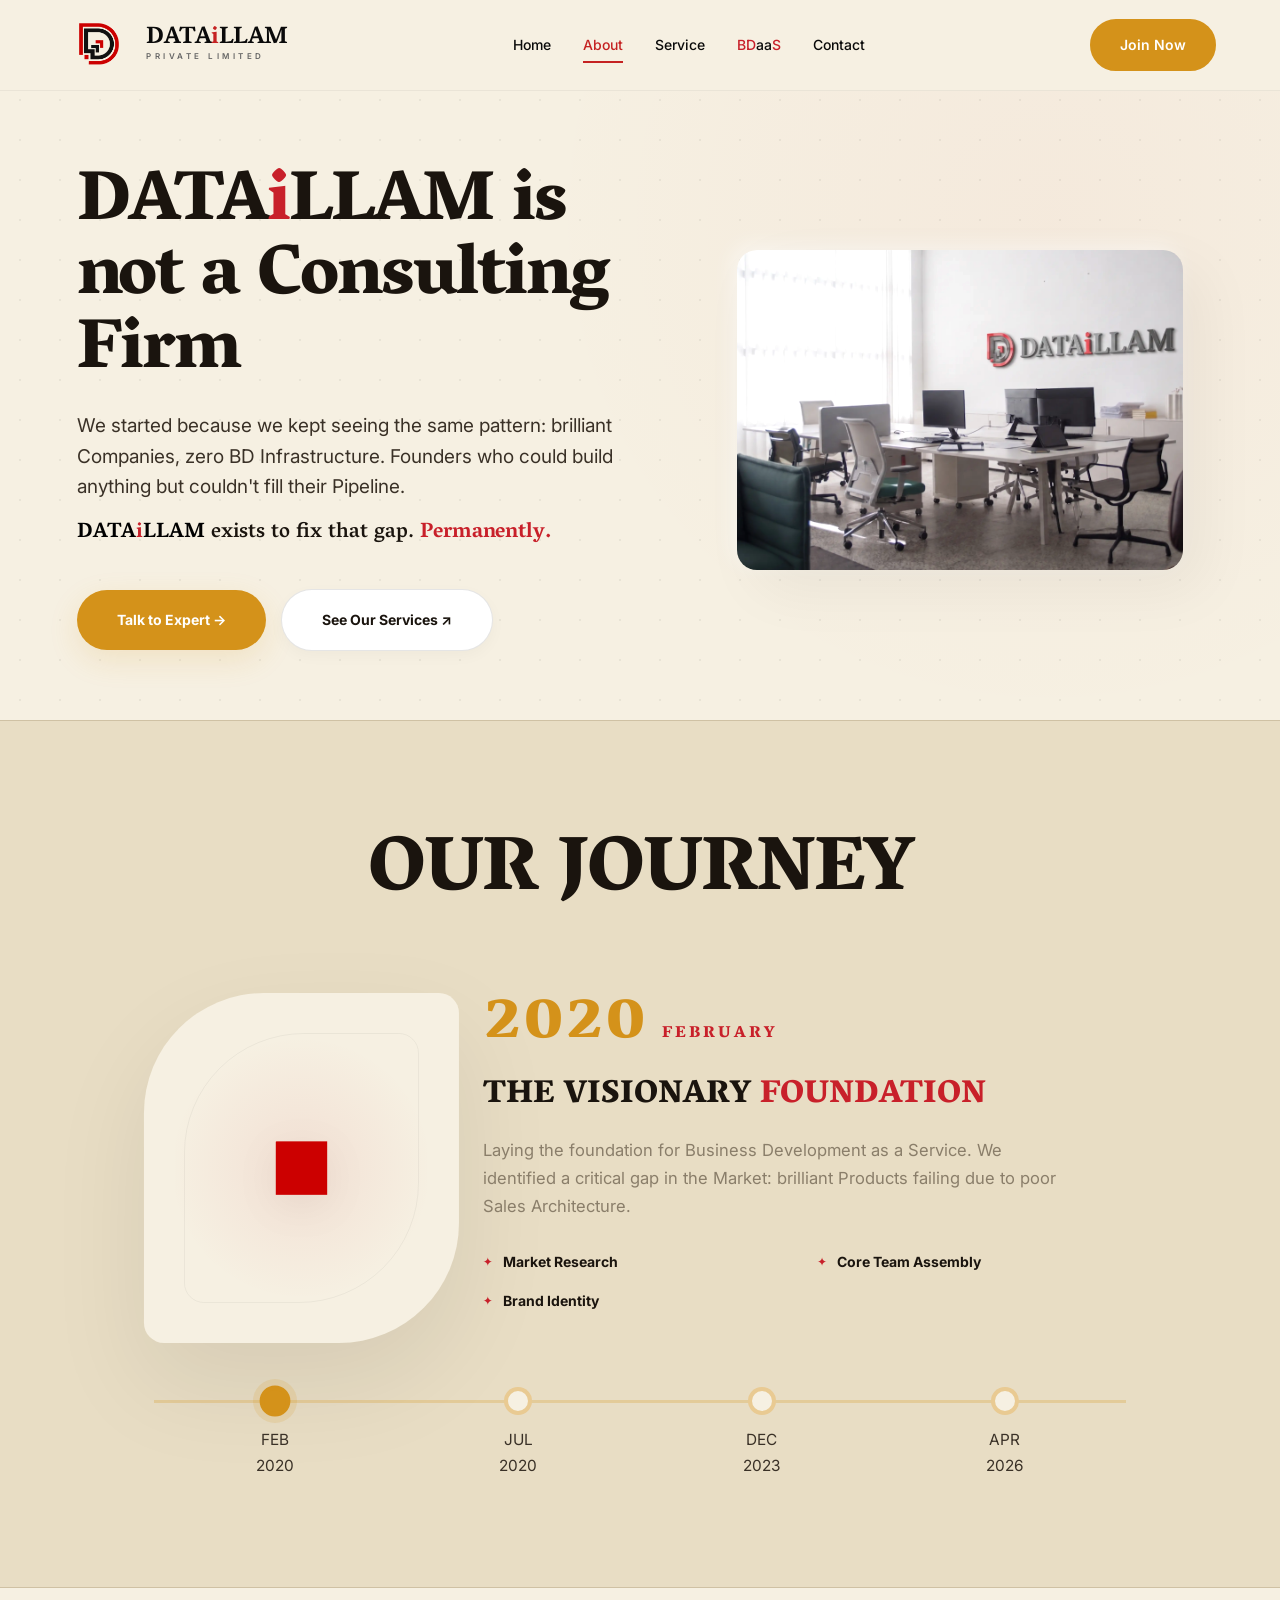
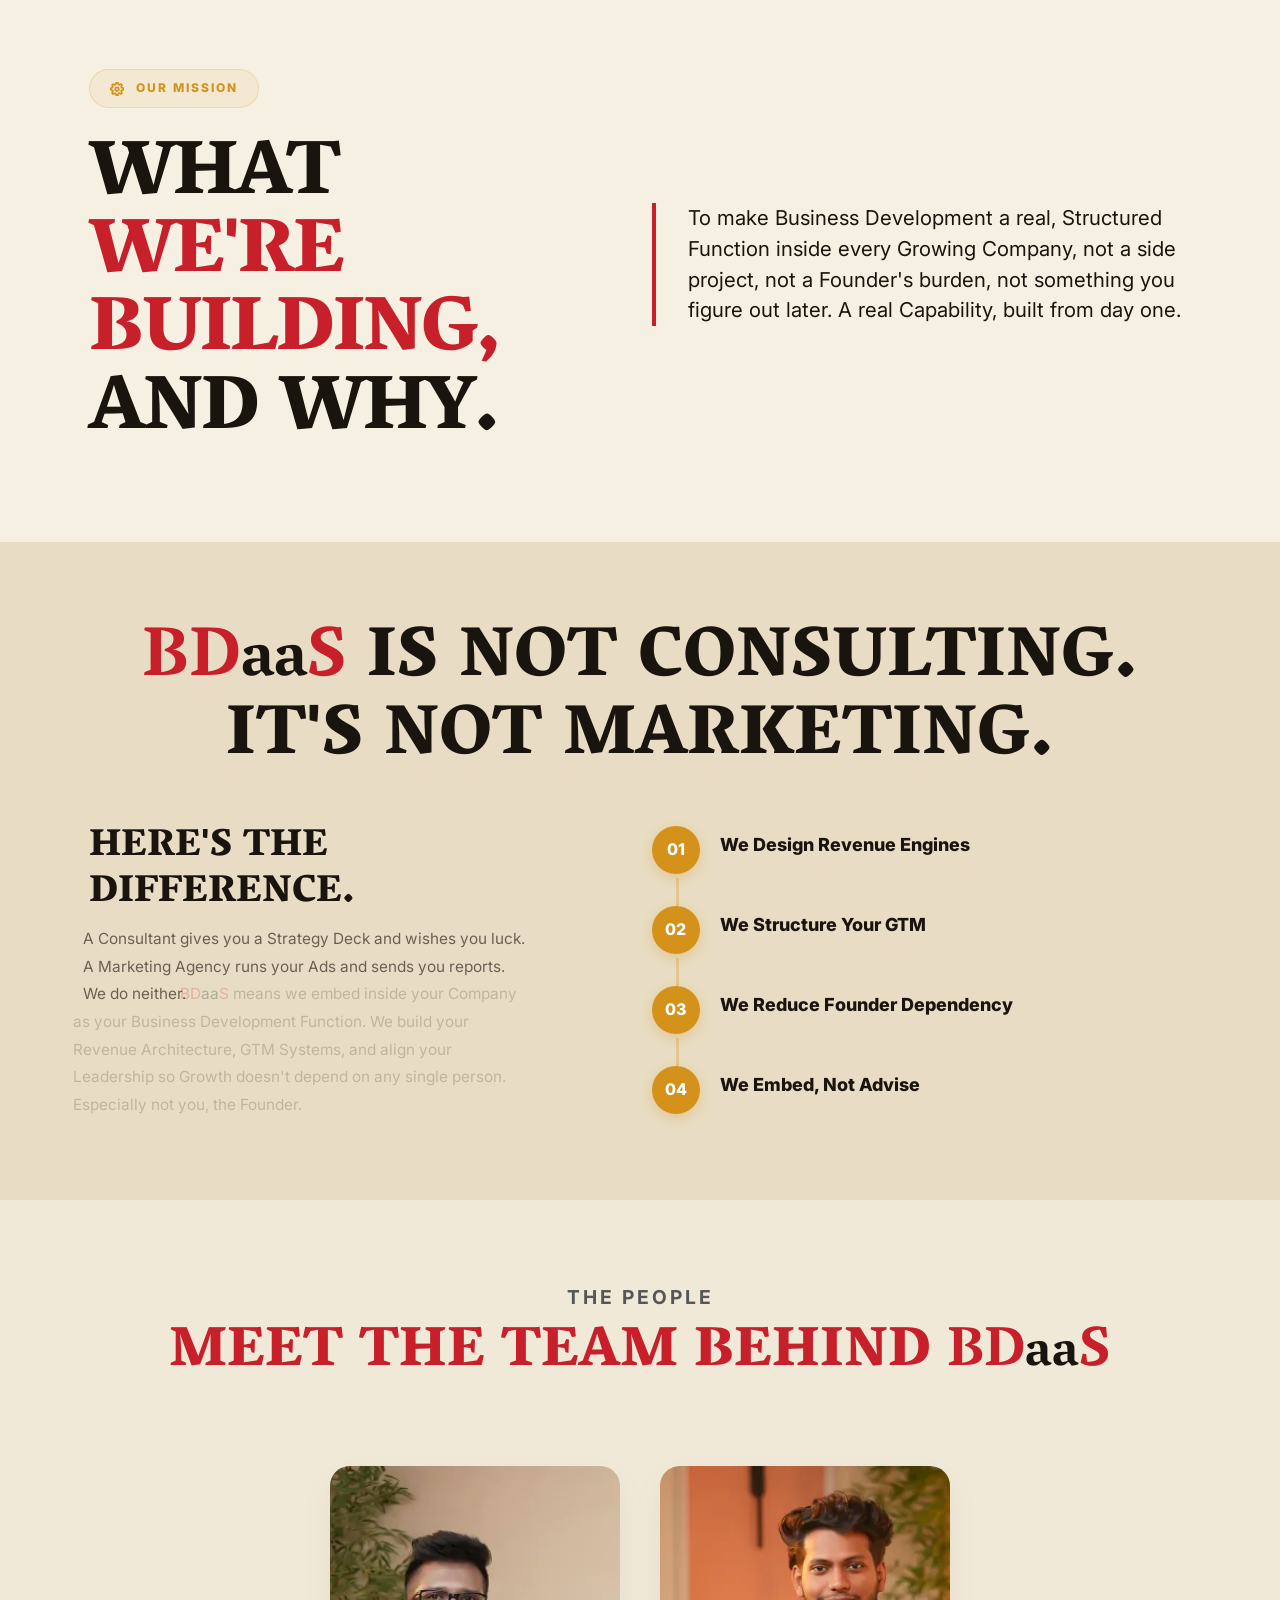
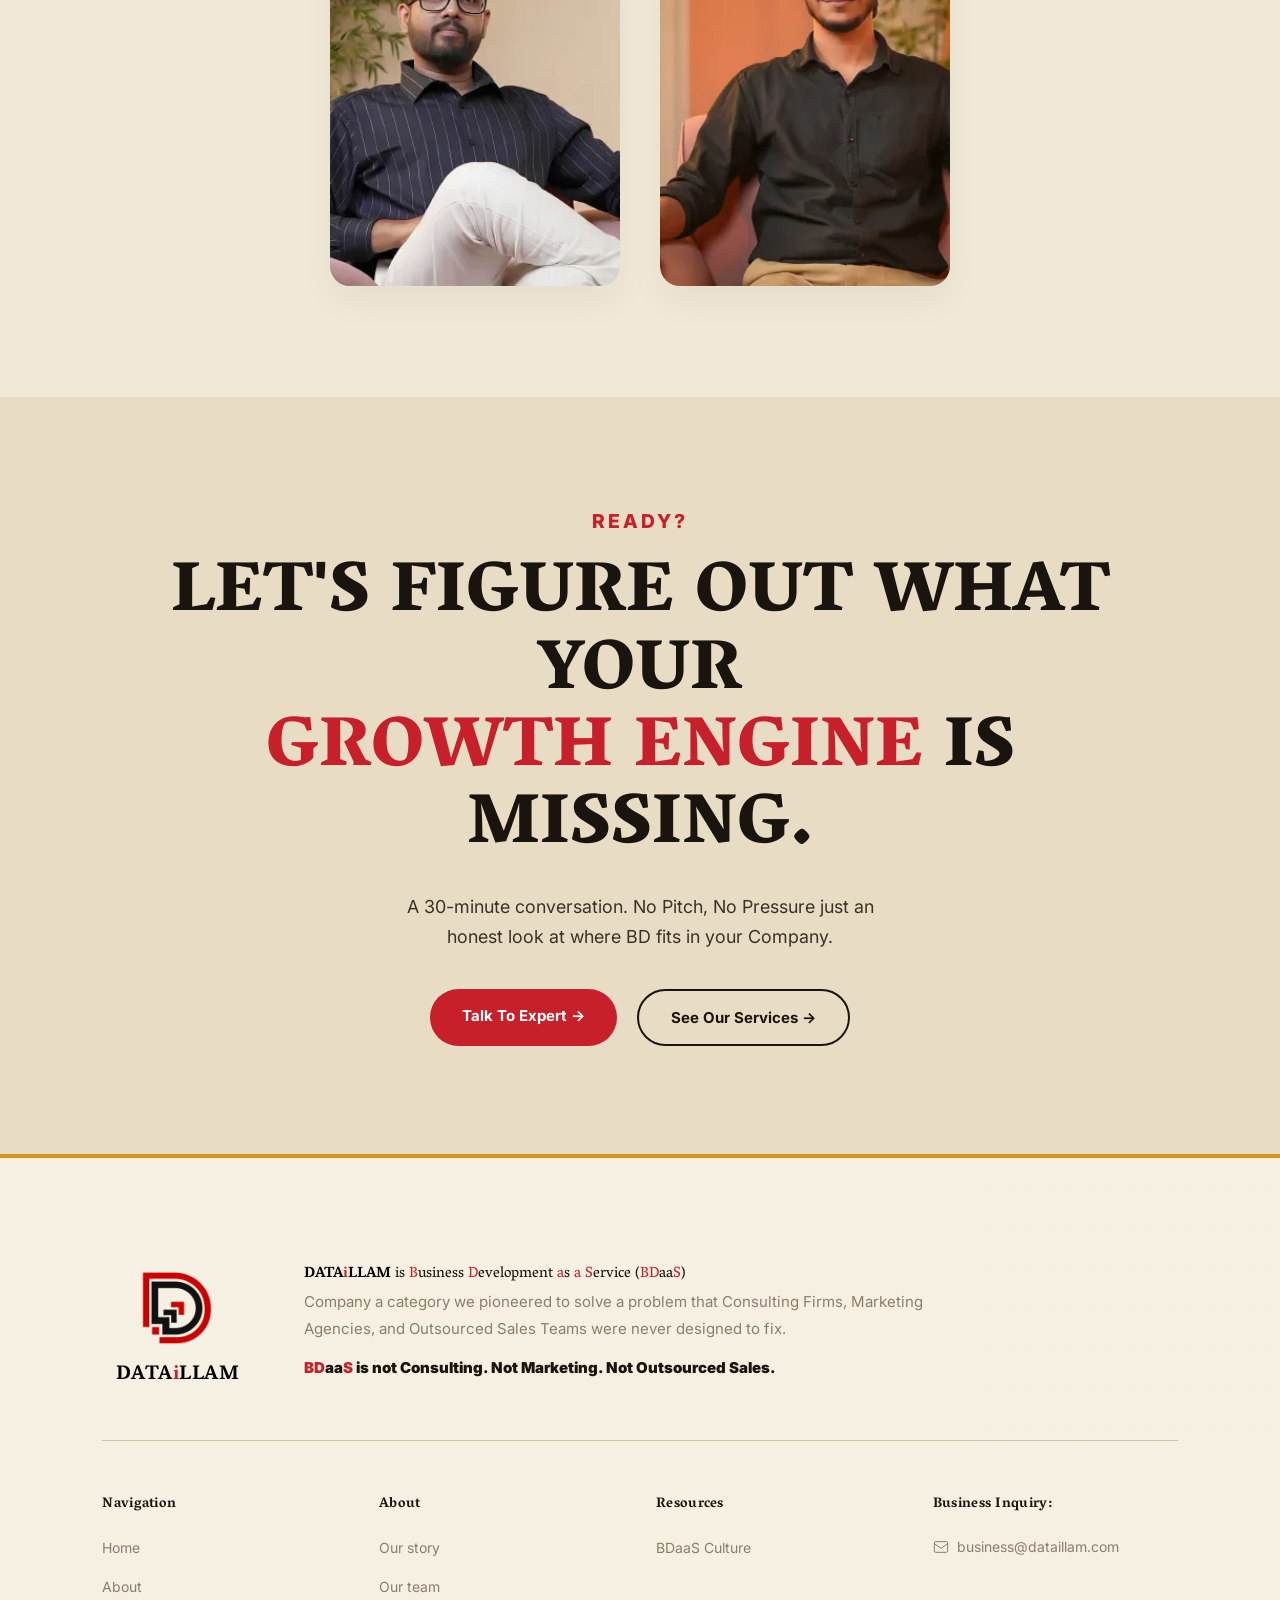
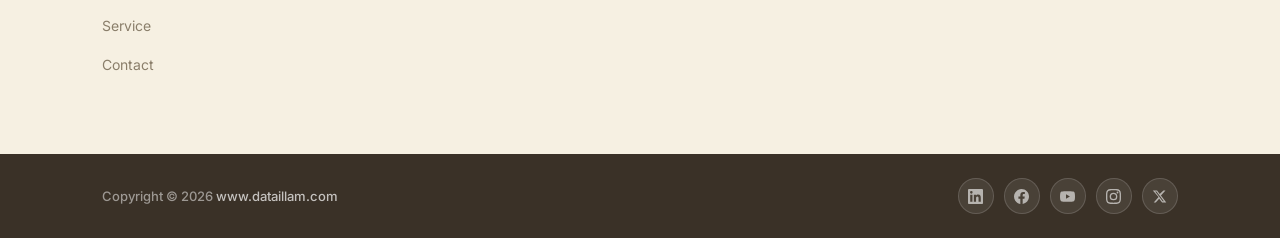
==== About/index.html @ dbd91072 "page speed is completed" ====
<!DOCTYPE html>
<html lang="en">

<head>
    <!-- Google Analytics -->
    <script async src="https://www.googletagmanager.com/gtag/js?id=G-H3YMLE3T8D"></script>
    <script>
        window.dataLayer = window.dataLayer || [];
        function gtag() { dataLayer.push(arguments); }
        gtag('js', new Date());
        gtag('config', 'G-H3YMLE3T8D');
    </script>
    <meta charset="UTF-8">
    <meta name="viewport" content="width=device-width, initial-scale=1.0">
    <meta name="google-site-verification" content="--0mmHBTGhSpj_yF9pYY6tfAIMRShBg6K3k5BnbHZm0" />
    <title>About Dataillam</title>
    <meta name="description" content="Business Development Company Focused on Growth">
    <meta property="og:title" content="About Dataillam">
    <meta property="og:description" content="Business Development Company Focused on Growth">
    <meta property="og:image" content="https://www.dataillam.com/img/Without%20BG%20Without%20Name.png">
    <meta property="og:url" content="https://www.dataillam.com/About/">
    <meta property="og:type" content="website">
    <meta name="twitter:card" content="summary_large_image">
    <meta name="twitter:title" content="About Dataillam">
    <meta name="twitter:description" content="Business Development Company Focused on Growth">
    <meta name="twitter:image" content="https://www.dataillam.com/img/Without%20BG%20Without%20Name.png">
    <link rel="canonical" href="https://www.dataillam.com/About/">
    <meta name="robots" content="index, follow">
    <link rel="preload" href="../img/Gemini_Generated_Image_xd8lttxd8lttxd8l (1).webp" as="image" fetchpriority="high">
    <!-- Bootstrap 5 CSS -->
    <link rel="preload" href="https://cdn.jsdelivr.net/npm/bootstrap@5.3.3/dist/css/bootstrap.min.css" as="style" onload="this.onload=null;this.rel='stylesheet'">
    <noscript><link href="https://cdn.jsdelivr.net/npm/bootstrap@5.3.3/dist/css/bootstrap.min.css" rel="stylesheet"></noscript>
    <!-- Google Fonts -->
    <link rel="preload" href="https://fonts.googleapis.com/css2?family=Vesper+Libre:wght@400;700;900&family=Inter:wght@300;400;500;600;700&display=swap" as="style" onload="this.onload=null;this.rel='stylesheet'">
    <noscript><link href="https://fonts.googleapis.com/css2?family=Vesper+Libre:wght@400;700;900&family=Inter:wght@300;400;500;600;700&display=swap" rel="stylesheet"></noscript>
    <link rel="stylesheet" href="../css/about.css">
    <link rel="stylesheet" href="../css/navbar.css">
    <link rel="stylesheet" href="../css/footer.css">
    <link rel="icon" href="../img/Without BG Without Name.png" />
</head>

<body>


    <!-- ─── UNIFIED NAV ─── -->
    <nav id="mainNav">
        <div class="nav-inner">
            <a href="../" class="logo">
                <div class="logo-img-wrapper">
                    <img src="../img/Without BG Without Name.png" alt="DATAiLLAM Logo" class="logo-img">
                </div>
                <div class="brand-group">
                    <span class="logo-text">DATA<span>i</span>LLAM</span>
                    <span class="brand-sub">PRIVATE LIMITED</span>
                </div>
            </a>
            <ul class="nav-links">
                <li><a href="../" class="nav-link" data-page="home">Home</a></li>
                <li><a href="../About/" class="nav-link" data-page="about">About</a></li>
                <li><a href="../Service/" class="nav-link" data-page="service">Service</a></li>
                <li><a href="../Bdaas/" class="nav-link" data-page="bdaas"> <span class=""><span style="color: var(--red);">B</span><span style="color: var(--red);">D</span>aa<span style="color: var(--red);">S</span></span> </a></li>
                <li><a href="../Contact/" class="nav-link" data-page="contact">Contact</a></li>
            </ul>
            <a href="../Contact/" class="btn-nav">Join Now</a>
            <button class="hamburger" id="hamburger" aria-label="Menu">
                <span></span><span></span><span></span>
            </button>
        </div>
    </nav>
    <div class="mobile-menu" id="mobileMenu">
        <a href="../" class="mob-link" data-page="home">Home</a>
        <a href="../About/" class="mob-link" data-page="about">About</a>
        <a href="../Service/" class="mob-link" data-page="service">Service</a>
        <a href="../Bdaas/" class="mob-link" data-page="bdaas"> <span class=""><span style="color: var(--red);">B</span><span style="color: var(--red);">D</span>aa<span style="color: var(--red);">S</span></span> </a>
        <a href="../Contact/" class="mob-link" data-page="contact">Contact</a>
        <a href="../Contact/" class="btn-mob">Join Now</a>
    </div>

    <!-- Hero Section -->
    <section class="about-hero-v2">


        <div class="hero-main-layout">


            <div class="hero-grid">
                <!-- Left: Content Side -->
                <div class="hero-text-block">
                    <h1 class="hero-title"><span class="brand-text">DATA<span>i</span>LLAM</span> is not a Consulting
                        Firm</h1>

                    <p class="hero-desc">
                        We started because we kept seeing the same pattern: brilliant Companies, zero BD
                        Infrastructure. Founders who could build anything but couldn't fill their Pipeline.
                    </p>
                    <p class="hero-desc-emphasis " style="font-family: var(--serif) !important;">
                        <span class="brand-text">DATA<span>i</span>LLAM</span> exists to fix that gap. <strong
                            style="color: var(--red);">Permanently.</strong>
                    </p>
                    <div class="hero-actions-new">
                        <a href="../Contact/" class="cta-bold-btn">Talk to Expert &rarr;</a>
                        <a href="../Service/" class="cta-outline-btn">See Our Services &#x2197;</a>
                    </div>
                </div>

                <!-- Image Side -->
                <div class="hero-visual-block">
                    <div class="visual-blob-card">
                        <img src="../img/Gemini_Generated_Image_xd8lttxd8lttxd8l (1).webp" alt="DATAiLLAM Hero"
                            class="hero-main-img blob-shape">
                    </div>
                </div>
            </div>
        </div>
    </section>


    <!-- Our Journey (Interactive Carousel) -->
    <section class="journey-section">
        <div class="container">
            <h2 class="journey-title reveal">OUR JOURNEY</h2>

            <!-- Redesigned Journey Layout -->
            <div class="journey-main-container reveal" id="journeyCarousel">
                <div class="row align-items-stretch">
                    <!-- Left: Dynamic Visual Box (Smaller size) -->
                    <div class="col-lg-4 mb-5 mb-lg-0">
                        <div class="journey-visual-frame h-100 d-flex align-items-center">
                            <div class="frame-bg-glow"></div>
                            <div class="frame-inner">
                                <div class="frame-corner corner-tl"></div>
                                <div class="frame-corner corner-br"></div>
                                <img src="../img/Without BG Without Name (2).png" alt="DATAiLLAM Journey"
                                    class="journey-logo">

                            </div>
                        </div>
                    </div>

                    <!-- Right: Content Slides (Wider for better readability) -->
                    <div class="col-lg-8">
                        <div class="journey-slides-wrapper">
                            <!-- Slide 1: FEB 2020 -->
                            <div class="journey-slide active" id="slide-2020-feb"
                                data-img="../img/Without BG Without Name (2).png">
                                <div class="journey-content-new">
                                    <div class="slide-header">
                                        <div class="slide-year serif">2020</div>
                                        <div class="slide-month">FEBRUARY</div>
                                    </div>
                                    <h3 class="slide-title serif">THE VISIONARY <span class="text-red">FOUNDATION</span>
                                    </h3>
                                    <p class="slide-text">Laying the foundation for Business Development as a Service.
                                        We identified a critical gap in the Market: brilliant Products failing due to
                                        poor Sales Architecture.</p>
                                    <div class="slide-features">
                                        <div class="feature-item"><span>&#x2726;</span> Market Research</div>
                                        <div class="feature-item"><span>&#x2726;</span> Core Team Assembly</div>
                                        <div class="feature-item"><span>&#x2726;</span> Brand Identity</div>
                                    </div>
                                </div>
                            </div>

                            <!-- Slide 2: JULY 2020 -->
                            <div class="journey-slide" id="slide-2020-july"
                                data-img="../img/Without BG Without Name (1).png">
                                <div class="journey-content-new">
                                    <div class="slide-header">
                                        <div class="slide-year serif">2020</div>
                                        <div class="slide-month">JULY</div>
                                    </div>
                                    <h3 class="slide-title serif">MODEL 1: <span class="text-red">FOYER FOR
                                            STARTUPS</span></h3>
                                    <p class="slide-text">Executed essential BD Services for B2B Product-based Startups.
                                        This phase validated our "Embedded Growth" philosophy with rapid success.</p>
                                    <div class="slide-features">
                                        <div class="feature-item"><span>&#x2726;</span> Lead Generation</div>
                                        <div class="feature-item"><span>&#x2726;</span> Business Meeting Setup</div>
                                        <div class="feature-item"><span>&#x2726;</span> Sales Partnership</div>
                                    </div>
                                </div>
                            </div>

                            <!-- Slide 3: DEC 2023 -->
                            <div class="journey-slide" id="slide-2023-dec"
                                data-img="../img/Without BG Without Name (3).png">
                                <div class="journey-content-new">
                                    <div class="slide-header">
                                        <div class="slide-year serif">2023</div>
                                        <div class="slide-month">DECEMBER</div>
                                    </div>
                                    <h3 class="slide-title serif">SCALING <span class="text-red">GLOBAL IMPACT</span>
                                    </h3>
                                    <p class="slide-text">Expanding BDaaS to Mid-Market and Enterprise levels,
                                        redefining how Companies institutionalize their Growth Engines.</p>
                                    <div class="slide-features">
                                        <div class="feature-item"><span>&#x2726;</span> Enterprise Outreach</div>
                                        <div class="feature-item"><span>&#x2726;</span> Tech Stack Optimization</div>
                                        <div class="feature-item"><span>&#x2726;</span> Partner Ecosystem</div>
                                    </div>
                                </div>
                            </div>

                            <!-- Slide 4: APRIL 2026 -->
                            <div class="journey-slide" id="slide-2026-april" data-img="../img/Without BG Without Name.png">
                                <div class="journey-content-new">
                                    <div class="slide-header">
                                        <div class="slide-year serif">2026</div>
                                        <div class="slide-month">APRIL</div>
                                    </div>
                                    <h3 class="slide-title serif">THE <span class="text-red">GLOBAL BD ENGINE</span>
                                    </h3>
                                    <p class="slide-text">Redefining global Sales Infrastructure with AI-driven Insights
                                        and a truly borderless BD Service Model.</p>
                                    <div class="slide-features">
                                        <div class="feature-item"><span>&#x2726;</span> Global Expansion</div>
                                        <div class="feature-item"><span>&#x2726;</span> AI Integration</div>
                                        <div class="feature-item"><span>&#x2726;</span> Industry Leadership</div>
                                    </div>
                                    <a href="../Contact/" class="slide-achievement journey-cta-premium">Building the Empire</a>
                                </div>
                            </div>
                        </div>
                    </div> <!-- Close col-lg-6 (Content) -->
                </div> <!-- Close row -->

                <!-- Horizontal Timeline below the carousel (Tightened Spacing) -->
                <div class="mt-4">
                    <div class="timeline-wrapper">
                        <div class="timeline-track">
                            <div class="timeline-line-bg"></div>
                            <div class="timeline-progress" id="timelineProgress"></div>
                            <div class="timeline-point active" data-target="slide-2020-feb" data-index="0">
                                <div class="point-dot"></div>
                                <div class="point-label">FEB<br>2020</div>
                            </div>
                            <div class="timeline-point" data-target="slide-2020-july" data-index="1">
                                <div class="point-dot"></div>
                                <div class="point-label">JUL<br>2020</div>
                            </div>
                            <div class="timeline-point" data-target="slide-2023-dec" data-index="2">
                                <div class="point-dot"></div>
                                <div class="point-label">DEC<br>2023</div>
                            </div>
                            <div class="timeline-point" data-target="slide-2026-april" data-index="3">
                                <div class="point-dot"></div>
                                <div class="point-label">APR<br>2026</div>
                            </div>
                        </div>
                    </div>
                </div>
            </div> <!-- Close journey-main-container -->
        </div> <!-- Close container -->
    </section>

    <!-- Our Mission Matching reference image -->
    <section class="mission-section">
        <div class="mission-bg-shape"></div>
        <div class="container position-relative">
            <div class="row align-items-center">
                <div class="col-lg-5 reveal">
                    <div class="mission-pill">
                        <span class="pill-icon">
                            <svg width="14" height="14" viewBox="0 0 24 24" fill="none" stroke="currentColor"
                                stroke-width="3" stroke-linecap="round" stroke-linejoin="round">
                                <circle cx="12" cy="12" r="3"></circle>
                                <path
                                    d="M19.4 15a1.65 1.65 0 0 0 .33 1.82l.06.06a2 2 0 0 1 0 2.83 2 2 0 0 1-2.83 0l-.06-.06a1.65 1.65 0 0 0-1.82-.33 1.65 1.65 0 0 0-1 1.51V21a2 2 0 0 1-2 2 2 2 0 0 1-2-2v-.09A1.65 1.65 0 0 0 9 19.4a1.65 1.65 0 0 0-1.82.33l-.06.06a2 2 0 0 1-2.83 0 2 2 0 0 1 0-2.83l.06-.06A1.65 1.65 0 0 0 4.68 15a1.65 1.65 0 0 0-1.51-1H3a2 2 0 0 1-2-2 2 2 0 0 1 2-2h.09A1.65 1.65 0 0 0 4.6 9a1.65 1.65 0 0 0-.33-1.82l-.06-.06a2 2 0 0 1 0-2.83 2 2 0 0 1 2.83 0l.06.06A1.65 1.65 0 0 0 9 4.68a1.65 1.65 0 0 0 1-1.51V3a2 2 0 0 1 2-2 2 2 0 0 1 2 2v.09a1.65 1.65 0 0 0 1 1.51 1.65 1.65 0 0 0 1.82-.33l.06-.06a2 2 0 0 1 2.83 0 2 2 0 0 1 0 2.83l-.06.06A1.65 1.65 0 0 0 19.4 9a1.65 1.65 0 0 0 1.51 1H21a2 2 0 0 1 2 2 2 2 0 0 1-2 2h-.09a1.65 1.65 0 0 0-1.51 1z">
                                </path>
                            </svg>
                        </span>
                        <span class="pill-text">OUR MISSION</span>
                    </div>
                    <h2 class="mission-heading serif">WHAT<br><span class="text-red">WE'RE BUILDING,</span><br>AND WHY.
                    </h2>
                </div>
                <div class="col-lg-6 offset-lg-1 reveal">
                    <p class="mission-text">
                        To make Business Development a real, Structured Function inside every Growing Company, not a
                        side project, not a Founder's burden, not something you figure out later. A real Capability,
                        built from day one.
                    </p>
                </div>
            </div>
        </div>
    </section>

    <!-- BDAAS Section Redesigned -->
    <section class="bdaas-section">
        <div class="bdaas-bg-diagonal"></div>
        <div class="container position-relative">
            <!-- Main Heading -->
            <div class="text-center mb-5 reveal">
                <h2 class="bdaas-main-heading serif"><span class="brand-bdaas"><span class=" red-char">B</span><span
                            class="red-char">D</span><span class="small-aa">aa</span><span
                            class="red-char">S</span></span>
                    IS NOT CONSULTING.<br>IT'S NOT MARKETING.</h2>
            </div>

            <div class="row mt-5">
                <!-- Left: Editorial Text -->
                <div class="col-lg-5 reveal">
                    <h3 class="serif bdaas-sub-heading">HERE'S THE DIFFERENCE.</h3>
                    <p class="bdaas-text mt-4 " style="font-family:var(--sans)!important ;">
                        A Consultant gives you a Strategy Deck and wishes you luck. A Marketing Agency runs your Ads and
                        sends you reports. We do neither.
                    </p>
                    <p class="bdaas-text" style="font-family:var(--sans)!important ;">
                        <span>BD<span style="color:black!important;">aa</span>S</span> means we embed inside
                        your Company as your Business Development Function. We build your Revenue Architecture, GTM
                        Systems, and align your Leadership so Growth doesn't depend on any single person. Especially not
                        you, the Founder.
                    </p>
                </div>

                <!-- Right: Vertical Number Timeline with Hover Content -->
                <div class="col-lg-6 offset-lg-1 mt-5 mt-lg-0">
                    <div class="bdaas-steps">
                        <!-- Step 01 -->
                        <div class="bdaas-step reveal" data-step="1">
                            <div class="step-connector"></div>
                            <div class="step-circle-new">01</div>
                            <div class="step-info">
                                <div class="step-title">We Design Revenue Engines</div>
                                <div class="step-content-hover">
                                    <p>We architect your entire Revenue Pipeline from ICP Definition to Outbound
                                        Sequences to CRM Workflows. No guesswork, just Systems.</p>
                                </div>
                            </div>
                        </div>

                        <!-- Step 02 -->
                        <div class="bdaas-step reveal" data-step="2">
                            <div class="step-connector"></div>
                            <div class="step-circle-new">02</div>
                            <div class="step-info">
                                <div class="step-title">We Structure Your GTM</div>
                                <div class="step-content-hover">
                                    <p>Go-To-Market isn't a Slide Deck. We build your Positioning, Messaging, and
                                        Channel Strategy into an Executable Playbook.</p>
                                </div>
                            </div>
                        </div>

                        <!-- Step 03 -->
                        <div class="bdaas-step reveal" data-step="3">
                            <div class="step-connector"></div>
                            <div class="step-circle-new">03</div>
                            <div class="step-info">
                                <div class="step-title">We Reduce Founder Dependency</div>
                                <div class="step-content-hover">
                                    <p>Growth shouldn't rely on one person's calendar. We build BD Teams, Processes and
                                        Accountability that run without you.</p>
                                </div>
                            </div>
                        </div>

                        <!-- Step 04 -->
                        <div class="bdaas-step reveal" data-step="4">
                            <div class="step-connector"></div>
                            <div class="step-circle-new">04</div>
                            <div class="step-info">
                                <div class="step-title">We Embed, Not Advise</div>
                                <div class="step-content-hover">
                                    <p>Our People don't sit on the outside giving recommendations. They sit inside your
                                        Business, own the GTM Motion, and drive results from within. Your Growth is our
                                        responsibility.</p>
                                </div>
                            </div>
                        </div>
                    </div>
                </div>
            </div>
        </div>
    </section>

    <!-- Team Section 3-Card Carousel -->
    <section class="team-section">
        <div class="container">
            <div class="text-center mb-5 reveal">
                <div class="text-uppercase text-muted fw-bold mb-2" style="letter-spacing: 3px; font-size: clamp(18px, 1.5vw, 24px);">THE PEOPLE</div>
                <h2 class="serif text-red" style="font-size: clamp(32px, 5vw, 56px);">MEET THE TEAM BEHIND <span
                        class="brand-bdaas"><span class="red-char">B</span><span class="red-char">D</span><span
                            class="small-aa">aa</span><span class="red-char">S</span></span></h2>
            </div>

            <div class="team-carousel reveal" id="teamCarousel">
                <!-- Card 1: Deepak -->
                <div class="team-card" data-index="0">
                    <div class="team-card-img">
                        <img src="../img/Deepak photo.webp" alt="Deepak Singh C" loading="lazy">
                    </div>
                    <div class="team-card-info">
                        <h3 class="team-name serif">DEEPAK SINGH C</h3>
                        <div class="team-role text-red">FOUNDER & CEO</div>
                        <a href="https://www.linkedin.com/in/deepak-singh-dataillam/" class="team-linkedin">
                            <svg width="16" height="16" viewBox="0 0 24 24" fill="currentColor">
                                <path
                                    d="M20.447 20.452h-3.554v-5.569c0-1.328-.027-3.037-1.852-3.037-1.853 0-2.136 1.445-2.136 2.939v5.667H9.351V9h3.414v1.561h.046c.477-.9 1.637-1.85 3.37-1.85 3.601 0 4.267 2.37 4.267 5.455v6.286zM5.337 7.433c-1.144 0-2.063-.926-2.063-2.065 0-1.138.92-2.063 2.063-2.063 1.14 0 2.064.925 2.064 2.063 0 1.139-.925 2.065-2.064 2.065zm1.782 13.019H3.555V9h3.564v11.452zM22.225 0H1.771C.792 0 0 .774 0 1.729v20.542C0 23.227.792 24 1.771 24h20.451C23.2 24 24 23.227 24 22.271V1.729C24 .774 23.2 0 22.222 0h.003z" />
                            </svg>
                            LinkedIn
                        </a>
                    </div>
                </div>

                <!-- Card 2: Deeraj -->
                <div class="team-card" data-index="1">
                    <div class="team-card-img">
                        <img src="../img/Deeraj photo.webp" alt="Deeraj" loading="lazy">
                    </div>
                    <div class="team-card-info">
                        <h3 class="team-name serif">DEERAJ</h3>
                        <div class="team-role text-red">HEAD OPERATIONS</div>
                        <a href="https://www.linkedin.com/in/deerajprasad/" class="team-linkedin">
                            <svg width="16" height="16" viewBox="0 0 24 24" fill="currentColor">
                                <path
                                    d="M20.447 20.452h-3.554v-5.569c0-1.328-.027-3.037-1.852-3.037-1.853 0-2.136 1.445-2.136 2.939v5.667H9.351V9h3.414v1.561h.046c.477-.9 1.637-1.85 3.37-1.85 3.601 0 4.267 2.37 4.267 5.455v6.286zM5.337 7.433c-1.144 0-2.063-.926-2.063-2.065 0-1.138.92-2.063 2.063-2.063 1.14 0 2.064.925 2.064 2.063 0 1.139-.925 2.065-2.064 2.065zm1.782 13.019H3.555V9h3.564v11.452zM22.225 0H1.771C.792 0 0 .774 0 1.729v20.542C0 23.227.792 24 1.771 24h20.451C23.2 24 24 23.227 24 22.271V1.729C24 .774 23.2 0 22.222 0h.003z" />
                            </svg>
                            LinkedIn
                        </a>
                    </div>
                </div>
            </div>
        </div>
    </section>

    <!-- CTA Section -->
    <section class="cta-section reveal">
        <div class="container text-center">
            <div class="cta-label">READY?</div>
            <h2 class="cta-heading serif">LET'S FIGURE OUT WHAT YOUR<br><span class="text-red">GROWTH ENGINE</span> IS
                MISSING.</h2>
            <p class="cta-desc">A 30-minute conversation. No Pitch, No Pressure just an<br>honest look at where BD
                fits in your Company.</p>
            <div class="cta-buttons">
                <a href="../Contact/" class="btn-cta-red">Talk To Expert &rarr;</a>
                <a href="../Service/" class="btn-cta-outline">See Our Services &rarr;</a>
            </div>
        </div>
    </section>

    <!-- ─── FOOTER ─── -->
    <footer>
        <div class="footer-upper">
            <div class="footer-top-row">
                <div class="footer-logo-block">
                    <img src="../img/Without BG Without Name.png" alt="DATAiLLAM Logo" class="footer-logo-img"
                        onerror="this.style.display='none'">
                    <div class="footer-brand-name brand-text">DATA<span>i</span>LLAM</div>
                </div>
                <div class="footer-description-block">
                    <p class="footer-desc-main"><span class="footer-desc-highlight"><span
                                class="brand-text">DATA<span>i</span>LLAM</span> is <span
                                class="text-red">B</span>usiness <span class="text-red">D</span>evelopment <span
                                class="text-red">a</span>s <span class="text-red">a</span> <span
                                class="text-red">S</span>ervice (<span class="text-red">BD</span>aa<span
                                class="text-red">S</span>)</span><br>
                        Company a category we pioneered to solve a problem that Consulting Firms, Marketing Agencies,
                        and Outsourced Sales Teams were never designed to fix.</p>
                    <p class="footer-desc-tagline"><strong><span><span style="color:var(--red)">B</span><span
                                    style="color:var(--red)">D</span>aa<span style="color:var(--red)">S</span></span> is
                            not Consulting. Not Marketing. Not
                            Outsourced Sales.</strong></p>
                </div>
            </div>
            <div class="footer-nav-row">
                <div>
                    <div class="footer-col-title">Navigation</div>
                    <ul class="footer-links">
                        <li><a href="../">Home</a></li>
                        <li><a href="../About/">About</a></li>
                        <li><a href="../Service/">Service</a></li>
                        <li><a href="../Contact/">Contact</a></li>
                    </ul>
                </div>
                <div>
                    <div class="footer-col-title">About</div>
                    <ul class="footer-links">
                        <li><a href="../About/">Our story</a></li>
                        <li><a href="../About/#teamCarousel">Our team</a></li>
                    </ul>
                </div>
                <div>
                    <div class="footer-col-title">Resources</div>
                    <ul class="footer-links">
                        <li><a href="../Bdaas/">BDaaS Culture</a></li>
                    </ul>
                </div>
                <div>
                    <div class="footer-col-title">Business Inquiry:</div>
                    <ul class="footer-links">
                        <li>
                            <a href="mailto:business@dataillam.com" class="footer-email-link">
                                <svg viewBox="0 0 24 24" xmlns="http://www.w3.org/2000/svg">
                                    <rect x="2" y="4" width="20" height="16" rx="2" />
                                    <path d="M2 7l10 7 10-7" />
                                </svg>
                                business@dataillam.com
                            </a>
                        </li>
                    </ul>
                </div>
            </div>
        </div>
        <div class="footer-bottom-strip">
            <p class="footer-copy">Copyright &copy; 2026 <a href="#">www.dataillam.com</a></p>
            <div class="social-row">
                <a href="https://www.linkedin.com/company/dataillam/" class="social-btn" aria-label="LinkedIn">
                    <svg viewBox="0 0 24 24">
                        <path
                            d="M20.447 20.452h-3.554v-5.569c0-1.328-.027-3.037-1.852-3.037-1.853 0-2.136 1.445-2.136 2.939v5.667H9.351V9h3.414v1.561h.046c.477-.9 1.637-1.85 3.37-1.85 3.601 0 4.267 2.37 4.267 5.455v6.286zM5.337 7.433a2.062 2.062 0 01-2.063-2.065 2.064 2.064 0 112.063 2.065zm1.782 13.019H3.555V9h3.564v11.452zM22.225 0H1.771C.792 0 0 .774 0 1.729v20.542C0 23.227.792 24 1.771 24h20.451C23.2 24 24 23.227 24 22.271V1.729C24 .774 23.2 0 22.222 0h.003z" />
                    </svg>
                </a>
                <a href="https://www.facebook.com/dataillam" class="social-btn" aria-label="Facebook">
                    <svg viewBox="0 0 24 24">
                        <path
                            d="M24 12.073c0-6.627-5.373-12-12-12s-12 5.373-12 12c0 5.99 4.388 10.954 10.125 11.854v-8.385H7.078v-3.47h3.047V9.43c0-3.007 1.792-4.669 4.533-4.669 1.312 0 2.686.235 2.686.235v2.953H15.83c-1.491 0-1.956.925-1.956 1.874v2.25h3.328l-.532 3.47h-2.796v8.385C19.612 23.027 24 18.062 24 12.073z" />
                    </svg>
                </a>
                <a href="#" class="social-btn" aria-label="YouTube">
                    <svg viewBox="0 0 24 24">
                        <path
                            d="M23.495 6.205a3.007 3.007 0 00-2.088-2.088c-1.87-.501-9.396-.501-9.396-.501s-7.507-.01-9.396.501A3.007 3.007 0 00.527 6.205a31.247 31.247 0 00-.522 5.805 31.247 31.247 0 00.522 5.783 3.007 3.007 0 002.088 2.088c1.868.502 9.396.502 9.396.502s7.506 0 9.396-.502a3.007 3.007 0 002.088-2.088 31.247 31.247 0 00.5-5.783 31.247 31.247 0 00-.5-5.805zM9.609 15.601V8.408l6.264 3.602z" />
                    </svg>
                </a>
                <a href="https://www.instagram.com/dataillam/" class="social-btn" aria-label="Instagram">
                    <svg viewBox="0 0 24 24">
                        <path
                            d="M12 2.163c3.204 0 3.584.012 4.85.07 3.252.148 4.771 1.691 4.919 4.919.058 1.265.069 1.645.069 4.849 0 3.205-.012 3.584-.069 4.849-.149 3.225-1.664 4.771-4.919 4.919-1.266.058-1.644.07-4.85.07-3.204 0-3.584-.012-4.849-.07-3.26-.149-4.771-1.699-4.919-4.92-.058-1.265-.07-1.644-.07-4.849 0-3.204.013-3.583.07-4.849.149-3.227 1.664-4.771 4.919-4.919 1.266-.057 1.645-.069 4.849-.069zm0-2.163c-3.259 0-3.667.014-4.947.072-4.358.2-6.78 2.618-6.98 6.98-.059 1.281-.073 1.689-.073 4.948 0 3.259.014 3.668.072 4.948.2 4.358 2.618 6.78 6.98 6.98 1.281.058 1.689.072 4.948.072 3.259 0 3.668-.014 4.948-.072 4.354-.2 6.782-2.618 6.979-6.98.059-1.28.073-1.689.073-4.948 0-3.259-.014-3.667-.072-4.947-.196-4.354-2.617-6.78-6.979-6.98-1.281-.059-1.69-.073-4.949-.073zm0 5.838a6.162 6.162 0 100 12.324 6.162 6.162 0 000-12.324zM12 16a4 4 0 110-8 4 4 0 010 8zm6.406-11.845a1.44 1.44 0 100 2.881 1.44 1.44 0 000-2.881z" />
                    </svg>
                </a>
                <a href="https://x.com/dataillam" class="social-btn" aria-label="X">
                    <svg viewBox="0 0 24 24">
                        <path
                            d="M18.244 2.25h3.308l-7.227 8.26 8.502 11.24H16.17l-4.714-6.231-5.401 6.231H2.744l7.737-8.835L1.254 2.25H8.08l4.253 5.622zm-1.161 17.52h1.833L7.084 4.126H5.117z" />
                    </svg>
                </a>
            </div>
        </div>
    </footer>

    <!-- jQuery and Bootstrap JS -->
    <script src="https://code.jquery.com/jquery-3.7.1.min.js" defer></script>
    <script src="https://cdn.jsdelivr.net/npm/bootstrap@5.3.3/dist/js/bootstrap.bundle.min.js" defer></script>
    <!-- Custom JS -->
    <script src="../js/about.js" defer></script>
    <script src="../js/navbar.js" defer></script>
</body>

</html>
---- css/about.css ----
:root{--paper:#F1E9D8;--paper-deep:#E8DDC4;--paper-soft:#F6F0E2;--ink:#1A140E;--ink-soft:#3A3127;--mute:#8A7E6A;--rule:#CFC1A4;--red:#C8202A;--red-deep:#9A1520;--amber:#D4921A;--amber-light:#E8A830;--amber-pale:#F6EDD6;--serif:'Vesper Libre','Times New Roman',serif;--sans:'Inter',system-ui,sans-serif;--ease:cubic-bezier(.16,1,.3,1);--gold:var(--amber);--gold-light:var(--amber-light);--gold-pale:var(--amber-pale);--off-white:var(--paper);--cream:var(--paper-deep);--warm-white:var(--paper-soft);--black:var(--ink);--dark:var(--ink-soft);--text:var(--ink-soft);--text-muted:var(--mute);--border:var(--rule);}*{margin:0;padding:0;box-sizing:border-box}html{scroll-behavior:smooth}body{font-family:var(--sans);background:var(--paper-soft);color:var(--ink-soft);overflow-x:hidden;font-size:clamp(15px,1.2vw,18px);line-height:1.7;}p,.hero-desc,.slide-desc,.mission-text,.cta-desc{font-family:var(--sans) !important;}h1,h2,h3,h4,h5,h6{font-family:var(--serif) !important;}.brand-text{font-family:var(--serif) !important;font-weight:700;color:#000000 !important;}.brand-text span{color:var(--red) !important;}.brand-bdaas{font-family:var(--serif) !important;font-weight:700;color:var(--ink) !important;display:inline-block;}.brand-bdaas .red-char{color:var(--red) !important;}.brand-bdaas .small-aa{color:var(--ink) !important;text-transform:lowercase;font-size:0.9em;}::-webkit-scrollbar{display:none}html{-ms-overflow-style:none;scrollbar-width:none}.serif{font-family:var(--serif);}h1,h2,h3,.hero-title,.journey-title,.mission-heading,.bdaas-main-heading,.bdaas-sub-heading,.cta-heading,.slide-title,.step-title{font-weight:900;}.text-red,.red{color:var(--red);}.about-hero-v2{padding:160px 6% 60px;min-height:80vh;display:flex;flex-direction:column;justify-content:center;background:var(--paper-soft);position:relative;overflow:hidden;box-sizing:border-box;background-image:radial-gradient(rgba(0,0,0,0.05) 1.2px,transparent 1.2px);background-size:40px 40px;}.about-hero-v2::after{content:'';position:absolute;top:0;right:0;width:60%;height:100%;background:radial-gradient(circle at 70% 30%,rgba(200,32,42,0.03),transparent 70%);pointer-events:none;}.hero-title{font-family:var(--serif);font-size:clamp(42px,5.5vw,96px);font-weight:800;line-height:1.05;color:var(--ink);margin-bottom:20px;text-align:left;letter-spacing:-2px;}.hero-title .brand-text{font-weight:inherit !important;color:inherit !important;letter-spacing:inherit;}.hero-desc{font-size:clamp(19px,1.4vw,26px);line-height:1.6;color:var(--ink-soft);font-family:var(--sans) !important;margin-bottom:16px;font-weight:400;max-width:720px;text-align:left;}.hero-desc-emphasis{font-size:clamp(21px,1.5vw,30px);line-height:1.45;color:var(--ink);font-family:var(--sans) !important;margin-bottom:24px;font-weight:500;text-align:left;}.hero-desc-emphasis .brand-text{font-weight:700 !important;}.hero-desc span{color:var(--red);font-weight:700;}.hero-main-layout{max-width:1700px;margin:0 auto;position:relative;}.layout-bridge{position:absolute;top:50%;left:0;width:100%;height:1px;z-index:1;display:flex;align-items:center;justify-content:center;pointer-events:none;opacity:0.6;}.bridge-line{position:absolute;width:100%;height:1px;background:var(--rule);}.bridge-accent{background:var(--paper-soft);padding:0 20px;font-family:var(--serif);font-size:12px;font-weight:700;letter-spacing:4px;text-transform:uppercase;color:var(--mute);position:relative;z-index:2;}.hero-grid{display:grid;grid-template-columns:1.15fr 1fr;gap:80px;align-items:center;position:relative;z-index:5;}@media (max-width:991px){.hero-grid{grid-template-columns:1fr;gap:50px;text-align:left;}.hero-title{text-align:left;}}.hero-text-block{position:relative;}.hero-text-block{display:flex;flex-direction:column;justify-content:center;padding:0;}.hero-actions-new{margin-top:16px;display:flex;align-items:center;gap:15px;}.cta-bold-btn{display:inline-flex;align-items:center;justify-content:center;text-decoration:none;background:var(--amber);color:#fff;padding:18px 40px;font-weight:700;font-size:14px;border-radius:100px;gap:10px;transition:all 0.3s var(--ease);box-shadow:0 10px 30px rgba(212,146,26,0.15);}.cta-bold-btn:hover{background:var(--ink);transform:translateY(-2px);box-shadow:0 20px 40px rgba(0,0,0,0.15);}.cta-outline-btn{display:inline-flex;align-items:center;justify-content:center;text-decoration:none;background:#fff;color:var(--ink);padding:18px 40px;font-weight:700;font-size:14px;border-radius:100px;transition:all 0.3s var(--ease);border:1px solid rgba(0,0,0,0.1);box-shadow:0 5px 15px rgba(0,0,0,0.03);}.cta-outline-btn:hover{background:var(--paper-soft);transform:translateY(-3px);box-shadow:0 15px 30px rgba(0,0,0,0.08);}.hero-visual-block{position:relative;padding:20px;display:flex;justify-content:center;align-items:center;perspective:1500px;}.visual-blob-card{position:relative;width:100%;max-width:100%;aspect-ratio:1.4 / 1;display:flex;justify-content:center;align-items:center;border-radius:20px;background:transparent;padding:0;box-shadow:20px 20px 60px rgba(0,0,0,0.05),-5px -5px 20px rgba(255,255,255,0.5);transform:rotateY(-12deg) rotateX(8deg);transform-style:preserve-3d;transition:all 0.6s var(--ease);opacity:0;}.hero-main-img.blob-shape{width:100%;height:100%;object-fit:cover;border-radius:inherit;filter:contrast(1.05);transition:all 0.6s var(--ease);}.visual-blob-card:hover{transform:rotateY(-5deg) rotateX(2deg) translateY(-15px) scale(1.02);box-shadow:40px 40px 80px rgba(0,0,0,0.1),-10px -10px 30px rgba(255,255,255,0.8);}.visual-callout{position:absolute;bottom:20px;right:-20px;background:var(--ink);color:#fff;padding:15px 25px;z-index:10;display:flex;flex-direction:column;gap:4px;border-radius:2px;box-shadow:10px 10px 0px var(--red);}.callout-code{font-size:10px;font-weight:800;color:var(--red);letter-spacing:2px;}.callout-text{font-size:12px;font-weight:700;letter-spacing:1px;}.visual-blob-card:hover .hero-main-img.blob-shape{transform:translateY(-12px);box-shadow:0 45px 90px rgba(0,0,0,0.2);}.visual-blob-card:hover::before{top:-10px;left:-10px;border-color:var(--amber);opacity:1;}.visual-blob-card:hover::after{transform:rotate(15deg) scale(1.1);opacity:0.8;}.hero-visual-block:hover .visual-callout{transform:translateY(-10px);}@media (max-width:1100px){.hero-grid{gap:50px;}.layout-bridge{display:none;}}@media (max-width:992px){.about-hero-v2{padding-top:100px;}.hero-grid{grid-template-columns:1fr;text-align:left;gap:40px;}.hero-text-block{order:1;}.hero-visual-block{order:2;max-width:100%;margin:0 auto;padding:0;perspective:none;}.visual-blob-card{transform:none !important;transform-style:flat;box-shadow:0 12px 40px rgba(0,0,0,0.1);max-width:100%;}.visual-blob-card:hover{transform:translateY(-6px) !important;box-shadow:0 20px 50px rgba(0,0,0,0.12);}.hero-title{text-align:left;}.hero-desc{text-align:left;max-width:100%;}.hero-actions-new{justify-content:flex-start;flex-direction:row;flex-wrap:wrap;gap:15px;}}.brand-marquee-section{padding:60px 0;background:var(--paper-soft);border-bottom:1px solid var(--rule);overflow:hidden;}.marquee-container{display:flex;gap:80px;width:fit-content;animation:marqueeScroll 25s linear infinite;}.marquee-item{display:flex;align-items:center;gap:15px;flex-shrink:0;opacity:0.6;transition:opacity 0.3s;}.marquee-item:hover{opacity:1;}.marquee-logo{height:45px;width:auto;filter:grayscale(1) contrast(1.2);}.marquee-text{font-family:var(--serif);font-size:22px;font-weight:700;color:var(--ink);letter-spacing:1px;}@keyframes marqueeScroll{0%{transform:translateX(0);}100%{transform:translateX(-50%);}}.journey-section{padding:12vh 6%;background:var(--paper-deep);border-top:1px solid var(--rule);border-bottom:1px solid var(--rule);}.journey-title{font-family:var(--serif);font-size:clamp(40px,6vw,82px);font-weight:900;text-align:center;margin-bottom:clamp(40px,8vh,100px);letter-spacing:-2px;color:var(--ink);text-transform:uppercase;}.journey-main-container{max-width:1700px;margin:0 auto;padding:0 5%;}.journey-visual-frame{position:relative;width:100%;aspect-ratio:1/1;background:var(--paper-soft);display:flex;align-items:center;justify-content:center;padding:40px;border-radius:120px 20px 120px 20px;box-shadow:0 40px 100px rgba(0,0,0,0.08);transition:all 0.8s var(--ease);overflow:hidden;}@media (max-width:991px){.journey-visual-frame{max-width:340px;margin:0 auto 30px;aspect-ratio:1.1 / 1;border-radius:80px 20px;}.journey-slides-wrapper{margin-top:0;min-height:320px;}}.frame-bg-glow{position:absolute;width:80%;height:80%;background:radial-gradient(circle,rgba(200,32,42,0.08) 0%,transparent 70%);pointer-events:none;}.frame-inner{position:relative;width:100%;height:100%;display:flex;align-items:center;justify-content:center;border:1px solid rgba(0,0,0,0.05);border-radius:inherit;}.frame-corner{position:absolute;width:20px;height:20px;border:2px solid var(--red);}.corner-tl{top:-1px;left:-1px;border-right:none;border-bottom:none;}.corner-br{bottom:-1px;right:-1px;border-left:none;border-top:none;}.journey-logo{max-width:70%;height:auto;filter:drop-shadow(0 10px 20px rgba(0,0,0,0.05));transition:all 0.5s var(--ease);}.visual-badge{position:absolute;bottom:20px;left:20px;font-family:var(--serif);font-size:10px;font-weight:800;letter-spacing:2px;color:var(--mute);opacity:0.6;}.journey-slides-wrapper{position:relative;display:block;width:100%;min-height:350px;}.journey-slide{position:absolute;top:0;left:0;width:100%;opacity:0;visibility:hidden;transform:translateX(15px);transition:opacity 0.6s var(--ease),visibility 0.6s var(--ease),transform 0.6s var(--ease);}.journey-slide.active{position:relative;opacity:1;visibility:visible;transform:translateX(0);z-index:2;}.journey-slide.exiting{opacity:0;transform:translateX(-15px);z-index:1;}.journey-content-new{background:transparent;}.slide-header{display:flex;align-items:baseline;gap:15px;margin-bottom:20px;position:relative;}.slide-year{font-size:64px;font-weight:900;color:var(--amber);line-height:1;opacity:1;}@media (max-width:576px){.slide-year{font-size:40px;}}.slide-month{font-family:var(--serif);font-size:16px;font-weight:800;color:var(--red);letter-spacing:3px;text-transform:uppercase;}.slide-title{font-size:clamp(24px,3vw,32px);font-weight:900;line-height:1.2;margin-bottom:20px;color:var(--ink);}.slide-text{font-size:clamp(14px,1.3vw,18px);line-height:1.7;color:var(--mute);margin-bottom:30px;max-width:90%;}.slide-features{display:grid;grid-template-columns:1fr 1fr;gap:15px;margin-bottom:30px;}@media (max-width:991px){.slide-features{grid-template-columns:1fr;width:100%;max-width:250px;margin:0 0 30px 0;}.journey-content-new{text-align:left;display:flex;flex-direction:column;align-items:flex-start;padding:0 0 15px 0;}.slide-header{justify-content:flex-start;align-items:baseline;width:100%;margin-top:0;}.slide-year{font-size:40px;}.slide-month{font-size:13px;margin-left:5px;}.slide-title{font-size:20px;padding:0;text-align:left;width:100%;margin-bottom:15px;}.slide-text{max-width:100%;margin-bottom:25px;font-size:14px;text-align:left;}.feature-item{justify-content:flex-start;text-align:left;padding-left:0;}}.feature-item{font-size:14px;font-weight:700;color:var(--ink);display:flex;align-items:center;gap:10px;}.feature-item span{color:var(--red);font-size:12px;}.slide-achievement{display:inline-block;padding:12px 24px;background:var(--ink);color:#fff;font-weight:700;font-size:13px;text-transform:uppercase;letter-spacing:1px;border-radius:2px;transition:all 0.4s var(--ease);}.journey-cta-premium{background:var(--amber);border-radius:100px;padding:16px 40px;cursor:pointer;text-decoration:none;display:inline-block;transition:all 0.4s var(--ease);box-shadow:0 10px 25px rgba(212,146,26,0.15);}.journey-cta-premium:hover{background:var(--ink);transform:translateY(-3px);box-shadow:0 15px 35px rgba(0,0,0,0.15);}.journey-visual-frame:hover{transform:translateY(-8px) rotate(1deg);box-shadow:0 50px 120px rgba(200,32,42,0.12);border-radius:140px 10px 140px 10px;}.journey-visual-frame:hover .journey-logo{transform:scale(1.08);}.frame-corner{display:none;}.timeline-wrapper{margin-top:30px;padding:0 10px;}.timeline-track{display:flex;align-items:flex-start;justify-content:space-between;position:relative;padding-top:14px;}.timeline-line-bg{position:absolute;top:27px;left:0;right:0;height:3px;background:rgba(212,146,26,0.25);z-index:1;}.timeline-progress{position:absolute;top:27px;left:0;height:3px;background:var(--amber);z-index:2;transition:width 0.6s var(--ease);width:0%;}.timeline-point{position:relative;z-index:3;text-align:center;cursor:pointer;flex:1;min-width:0;transition:0.3s;}.point-dot{width:28px;height:28px;background:var(--paper-soft);border-radius:50%;margin:0 auto 12px;border:4px solid rgba(212,146,26,0.4);transition:all 0.3s ease;}.timeline-point.active .point-dot{border-color:var(--amber);background:var(--amber);box-shadow:0 0 0 6px rgba(212,146,26,0.15);transform:scale(1.1);}.timeline-point:hover .point-dot{border-color:var(--amber);transform:scale(1.1);}.horizontal-fallback{margin-top:-25px;padding:0 10px;}.horizontal-fallback .timeline-track{display:flex;justify-content:space-between;align-items:center;position:relative;padding-top:25px;}.horizontal-fallback .timeline-line-bg{top:38px;height:2px;}.horizontal-fallback .timeline-progress{top:38px;height:2px;transition:width 0.6s var(--ease);}.horizontal-fallback .point-dot{width:20px;height:20px;margin-bottom:8px;}.horizontal-fallback .point-label{font-size:9px;}.img-placeholder{background:#DDD;width:100%;display:flex;align-items:center;justify-content:center;border-radius:8px;}.reveal{opacity:0;transform:translateY(20px);transition:all 0.6s var(--ease);}.reveal.active{opacity:1;transform:translateY(0);}.mission-section{position:relative;padding:9vh 6%;background:var(--paper-soft);overflow:hidden;}.mission-section .container{max-width:1700px;}.mission-bg-shape{display:none;}.mission-pill{display:inline-flex;align-items:center;gap:12px;padding:8px 20px;background:rgba(212,146,26,0.08);border:1px solid rgba(212,146,26,0.2);border-radius:100px;margin-bottom:32px;opacity:0;}.pill-icon{display:flex;color:var(--amber);}.pill-text{font-size:12px;font-weight:800;letter-spacing:2px;color:var(--amber);text-transform:uppercase;}.mission-heading{font-size:clamp(40px,6vw,92px);font-weight:800;color:var(--ink);line-height:1.02;text-transform:uppercase;letter-spacing:-2px;}.mission-text{font-size:clamp(20px,1.6vw,32px);line-height:1.5;color:var(--ink);font-family:var(--serif);font-weight:400;border-left:4px solid var(--red);padding-left:32px;margin-top:15px;max-width:580px;}.bdaas-section{position:relative;padding:9vh 6%;background:var(--paper-deep);overflow:hidden;}.bdaas-section .container{max-width:1700px;}.bdaas-bg-diagonal{display:none;}.bdaas-main-heading{font-size:clamp(36px,5.5vw,76px);font-weight:900;color:var(--ink);line-height:1.1;text-transform:uppercase;}.bdaas-sub-heading{font-size:clamp(24px,3vw,38px);color:var(--ink);font-weight:900;}.bdaas-text{font-size:clamp(14px,1.4vw,18px);line-height:1.8;color:var(--ink-soft);font-family:var(--serif);}.bdaas-steps{position:relative;padding-left:0;}.bdaas-step{display:flex;align-items:flex-start;gap:20px;position:relative;padding-bottom:32px;cursor:pointer;}.bdaas-step:last-child{padding-bottom:0;}.bdaas-step:last-child .step-connector{display:none;}.step-connector{position:absolute;left:24px;top:52px;width:3px;height:calc(100% - 52px);background:var(--amber);opacity:0.3;}.step-circle-new{width:48px;height:48px;min-width:48px;background:var(--amber);color:white;border-radius:50%;display:flex;align-items:center;justify-content:center;font-weight:800;font-size:16px;font-family:var(--sans);box-shadow:0 4px 14px rgba(212,146,26,0.3);transition:all 0.3s var(--ease);}.bdaas-step:hover .step-circle-new{transform:scale(1.12);box-shadow:0 6px 20px rgba(212,146,26,0.45);}.step-info{flex:1;padding-top:4px;}.step-title{font-size:18px;font-weight:800;color:var(--ink);font-family:var(--sans);text-transform:capitalize;margin-bottom:0;transition:color 0.3s;}.bdaas-step:hover .step-title{color:var(--amber);}.step-content-hover{max-height:0;overflow:hidden;opacity:0;transition:max-height 0.5s var(--ease),opacity 0.4s var(--ease),margin 0.4s var(--ease);margin-top:0;}.bdaas-step:hover .step-content-hover{max-height:200px;opacity:1;margin-top:12px;}.step-content-hover p{font-size:14px;line-height:1.7;color:var(--ink-soft);font-family:var(--sans);padding:14px 16px;background:var(--paper-soft);border-left:3px solid var(--amber);border-radius:0 10px 10px 0;margin:0;}.team-section{padding:80px 0;}.team-img{width:100%;height:auto;border-radius:12px;object-fit:cover;}.cta-section{padding:12vh 6%;background:var(--paper-deep);}.cta-label{font-size:clamp(18px,1.5vw,24px);font-weight:800;text-transform:uppercase;letter-spacing:3px;color:var(--red);margin-bottom:20px;}.cta-heading{font-size:clamp(36px,5.5vw,82px);font-weight:900;color:var(--ink);line-height:1.1;margin-bottom:24px;text-transform:uppercase;}.cta-desc{font-size:clamp(14px,1.4vw,18px);color:var(--ink-soft);line-height:1.7;font-family:var(--serif);margin-bottom:0;}.cta-buttons{margin-top:36px;display:flex;justify-content:center;gap:20px;flex-wrap:wrap;}.btn-cta-red{background:var(--red);color:#fff;padding:14px 32px;border-radius:100px;font-weight:700;font-size:15px;text-decoration:none;transition:all 0.3s var(--ease);font-family:var(--sans);}.btn-cta-red:hover{background:var(--red-deep);color:#fff;transform:translateY(-2px);box-shadow:0 6px 20px rgba(200,32,42,0.25);}.btn-cta-outline{background:transparent;color:var(--ink);padding:14px 32px;border-radius:100px;border:2px solid var(--ink);font-weight:700;font-size:15px;text-decoration:none;transition:all 0.3s var(--ease);font-family:var(--sans);}.btn-cta-outline:hover{background:var(--ink);color:var(--paper);transform:translateY(-2px);}.team-section{padding:9vh 6%;background:var(--paper);overflow:hidden;}.team-carousel{display:flex;align-items:center;justify-content:center;gap:40px;position:relative;height:auto;padding:30px 0;overflow:visible;}.team-card{position:relative;border-radius:20px;overflow:hidden;background:var(--paper-deep);transition:all 0.5s var(--ease);cursor:pointer;flex:0 0 clamp(290px,20vw,380px);height:clamp(420px,28vw,550px);box-shadow:0 15px 35px rgba(26,20,14,0.05);}.team-card:hover{transform:translateY(-8px);box-shadow:0 25px 45px rgba(26,20,14,0.12);}.team-card-img{width:100%;height:100%;overflow:hidden;}.team-card-img img{width:100%;height:100%;object-fit:cover;transition:transform 0.6s var(--ease);}.team-card:hover .team-card-img img{transform:scale(1.05);}.team-card-info{position:absolute;bottom:0;left:0;right:0;padding:24px;background:linear-gradient(to top,rgba(0,0,0,0.9) 0%,rgba(0,0,0,0.4) 60%,transparent 100%);transform:translateY(100%);opacity:0;transition:all 0.4s var(--ease);}.team-card:hover .team-card-info{transform:translateY(0);opacity:1;}.team-num{font-size:14px;font-weight:800;color:rgba(255,255,255,0.5);font-family:var(--sans);margin-bottom:4px;}.team-name{font-size:20px;font-weight:900;color:#fff;margin:0 0 4px;}.team-role{font-size:14px;font-weight:700;margin-bottom:12px;}.team-linkedin{display:inline-flex;align-items:center;gap:8px;background:#0A66C2;color:#fff;padding:8px 18px;border-radius:100px;text-decoration:none;font-size:13px;font-weight:600;transition:0.3s;}.team-linkedin svg{fill:#fff;}.team-linkedin:hover{background:#004182;color:#fff;transform:translateY(-2px);}@media (min-width:1400px){.container{max-width:1580px;}}@media (min-width:1800px){.container{max-width:1720px;}}@media (max-width:992px){.hero-grid{grid-template-columns:1fr;gap:40px;text-align:left;}.hero-text-block{order:1;}.hero-visual-block{order:2;max-width:100%;margin:0 auto;}.layout-bridge{display:none;}.text-tag{justify-content:flex-start;}.hero-actions-new{justify-content:flex-start;}.text-content-wrap{box-shadow:none;padding:30px;}.hero-title{text-align:left;}.journey-visual-frame{margin-bottom:40px;}.bdaas-section{text-align:center;}.bdaas-steps{margin-top:50px;text-align:left;}.bdaas-sub-heading{margin-top:20px;}}@media (max-width:768px){section{padding:60px 0;}.about-hero-v2{padding:100px 5% 60px;}.hero-title{font-size:clamp(28px,8vw,42px);white-space:normal;font-family:var(--serif);text-align:left;}.journey-title{font-size:clamp(28px,6vw,36px);margin-bottom:40px;}.mission-heading{font-size:clamp(28px,6vw,36px);}.bdaas-main-heading{font-size:clamp(28px,6vw,36px);}.cta-heading{font-size:clamp(28px,6vw,36px);}.hero-text-block{order:1;}.hero-visual-block{order:2;padding:0;perspective:none;}.visual-blob-card{transform:none !important;max-width:100%;}.text-content-wrap{padding:25px 20px;}.hero-actions-new{flex-direction:column;gap:14px;width:auto;align-items:flex-start;}.cta-bold-btn,.cta-outline-btn{width:auto;}.cta-label{flex:1;text-align:left;}.journey-visual-frame{padding:20px;aspect-ratio:16/9;}.journey-logo{max-width:150px;}.slide-year{font-size:48px;}.slide-month{font-size:13px;}.slide-title{font-size:24px;}.slide-features{grid-template-columns:1fr;gap:10px;}.timeline-wrapper{margin-top:40px;}.point-label{font-size:9px;letter-spacing:0;}.point-dot{width:22px;height:22px;border-width:3px;}.timeline-line-bg,.timeline-progress{top:25px;}.team-carousel{flex-direction:column;gap:28px;height:auto;padding:10px 0;}.team-card{flex:0 0 auto;width:100%;max-width:320px;height:450px;border-radius:16px;}.team-card-info{transform:translateY(0);opacity:1;}.team-name{font-size:16px;}.team-role{font-size:11px;}.team-linkedin{padding:6px 14px;font-size:11px;}.bdaas-step{gap:15px;}.step-circle-new{width:40px;height:40px;min-width:40px;font-size:14px;}.step-connector{left:20px;top:40px;height:calc(100% - 40px);}.step-title{font-size:16px;}}@media (max-width:480px){.hero-title{font-size:28px;}.journey-visual-frame{aspect-ratio:1/1;}.slide-year{font-size:36px;}.slide-month{font-size:11px;}.slide-title{font-size:20px;}.team-carousel{gap:20px;height:auto;}.team-card{flex:0 0 auto;width:100%;max-width:280px;height:400px;}.point-label{font-size:8px;}}@media (min-width:1600px){.container{max-width:1650px !important;}.about-hero-v2{padding:190px 0 60px;min-height:80vh;}.hero-main-layout{margin:0 auto;max-width:1650px;}.hero-grid{max-width:1650px;gap:100px;margin:0 auto;}.hero-title{font-size:clamp(56px,6.5vw,92px);}.hero-title-main{font-size:clamp(64px,7.5vw,110px);}.hero-desc,.hero-desc-emphasis{font-size:clamp(21px,1.4vw,25px);max-width:760px;}.cta-bold-btn,.cta-outline-btn{padding:20px 46px;font-size:17px;}.journey-section{padding:140px 0;}.journey-main-container{max-width:100% !important;padding:0 2%;}.journey-title{font-size:clamp(38px,4.5vw,64px);}.journey-visual-frame{max-width:1300px;border-radius:24px;padding:60px;min-height:450px;}.slide-year{font-size:140px;}.slide-title{font-size:42px;}.slide-features{gap:24px;}.feature-item{font-size:20px;}.feature-item span{font-size:18px;}.mission-section{padding:150px 0;}.mission-heading{font-size:clamp(48px,6vw,84px);}.mission-desc{font-size:1.3rem;max-width:900px;}.team-section h2{font-size:clamp(48px,6vw,84px) !important;}.team-carousel{gap:48px;height:auto;padding:50px 0;}.team-card{flex:0 0 420px;height:600px;border-radius:24px;}.bdaas-section{padding:140px 0;}.bdaas-main-heading{font-size:clamp(42px,5vw,76px);}.bdaas-sub-heading{font-size:32px !important;max-width:650px;}.bdaas-text{font-size:20px !important;max-width:650px;line-height:1.8 !important;}.step-circle-new{width:64px;height:64px;min-width:64px;font-size:22px;}.step-connector{left:31px;top:64px;width:2px;}.step-title{font-size:24px;}.step-content-hover p{font-size:16px;padding:16px 20px;}.cta-section{padding:120px 0;}.cta-heading{font-size:clamp(38px,4.5vw,64px);}.cta-desc{font-size:1.2rem;}}@media (min-width:2000px){.container{max-width:1920px !important;}.about-hero-v2{padding:240px 0 80px;min-height:80vh;}.hero-main-layout{margin:0 auto;max-width:1920px;}.hero-grid{max-width:1920px;gap:120px;margin:0 auto;}.hero-title{font-size:clamp(68px,7.5vw,120px);}.hero-title-main{font-size:clamp(80px,8.5vw,140px);}.hero-desc,.hero-desc-emphasis{font-size:clamp(25px,1.6vw,32px);max-width:900px;line-height:1.8;}.cta-bold-btn,.cta-outline-btn{padding:22px 54px;font-size:19px;}.journey-section{padding:170px 0;}.journey-main-container{max-width:100% !important;padding:0 2%;}.journey-title{font-size:clamp(46px,5vw,84px);}.journey-visual-frame{max-width:1500px;border-radius:32px;padding:80px;min-height:550px;}.slide-year{font-size:180px;}.slide-month{font-size:24px;}.slide-title{font-size:52px;}.slide-text{font-size:1.4rem;line-height:1.7;max-width:900px;}.slide-features{gap:32px;}.feature-item{font-size:24px;}.feature-item span{font-size:22px;}.mission-section{padding:180px 0;}.mission-heading{font-size:clamp(56px,7vw,110px);}.mission-text{font-size:1.8rem;max-width:1100px;line-height:1.8;}.team-section h2{font-size:clamp(56px,7vw,110px) !important;}.team-carousel{gap:56px;height:auto;padding:60px 0;}.team-card{flex:0 0 520px;height:750px;border-radius:30px;}.team-name{font-size:32px;}.team-role{font-size:20px;}.bdaas-section{padding:170px 0;}.bdaas-grid{gap:100px;margin:0 auto;}.bdaas-main-heading{font-size:clamp(52px,6vw,100px);}.bdaas-sub-heading{font-size:42px !important;max-width:800px;line-height:1.7;}.bdaas-text{font-size:26px !important;max-width:800px;line-height:1.8 !important;}.bdaas-step{gap:40px;margin-bottom:50px;}.step-circle-new{width:80px;height:80px;min-width:80px;font-size:28px;}.step-connector{left:39px;top:80px;width:2px;}.step-title{font-size:32px;}.step-desc{font-size:24px;}.bdaas-step:hover .step-content-hover{max-height:300px;}.step-content-hover p{font-size:20px;padding:20px 24px;border-left-width:4px;}.cta-section{padding:160px 0;}.cta-heading{font-size:clamp(48px,5.5vw,84px);}.cta-desc{font-size:1.7rem;}.btn-cta-red,.btn-cta-outline{padding:20px 48px;font-size:18px;}}@media (min-width:2560px){.container{max-width:2400px !important;}.about-hero-v2{padding:300px 0 90px;min-height:80vh;}.hero-main-layout{margin:0 auto;max-width:2400px;}.hero-grid{max-width:2400px;gap:140px;margin:0 auto;}.hero-title{font-size:clamp(80px,8vw,150px);}.hero-title-main{font-size:clamp(96px,9vw,180px);}.hero-desc,.hero-desc-emphasis{font-size:clamp(30px,2.2vw,42px);max-width:1200px;line-height:1.8;margin-bottom:50px;}.hero-actions-new{gap:30px;}.cta-bold-btn,.cta-outline-btn{padding:26px 64px;font-size:22px;border-radius:100px;}.journey-section{padding:220px 0;}.journey-main-container{max-width:100% !important;padding:0 2%;}.journey-title{font-size:clamp(56px,6vw,110px);margin-bottom:80px;}.journey-visual-frame{max-width:1900px;border-radius:40px;padding:100px;min-height:750px;}.slide-year{font-size:240px;}.slide-month{font-size:32px;letter-spacing:12px;}.slide-title{font-size:68px;margin-bottom:30px;}.slide-text{font-size:1.9rem;line-height:1.7;max-width:1200px;margin-bottom:40px;}.slide-features{gap:40px;}.feature-item{font-size:32px;}.feature-item span{font-size:28px;padding-right:15px;}.mission-section{padding:240px 0;}.mission-heading{font-size:clamp(72px,8vw,150px);margin-bottom:50px;}.mission-text{font-size:2.5rem;max-width:1400px;line-height:1.8;}.team-section h2{font-size:clamp(72px,8vw,150px) !important;}.team-carousel{gap:64px;height:auto;padding:80px 0;}.team-card{flex:0 0 620px;height:900px;border-radius:36px;}.team-info{padding:40px;}.team-name{font-size:42px;margin-bottom:12px;}.team-role{font-size:26px;}.bdaas-section{padding:220px 0;}.bdaas-grid{max-width:2100px;gap:140px;margin:0 auto;}.bdaas-main-heading{font-size:clamp(64px,7vw,130px);margin-bottom:40px;}.bdaas-sub-heading{font-size:56px !important;max-width:1000px;line-height:1.8;margin-bottom:40px;}.bdaas-text{font-size:36px !important;max-width:950px;line-height:1.9 !important;margin-bottom:40px;}.bdaas-step{gap:50px;margin-bottom:70px;}.step-circle-new{width:100px;height:100px;min-width:100px;font-size:36px;border-width:3px;}.step-connector{left:49px;top:100px;width:3px;}.step-title{font-size:40px;margin-bottom:20px;}.step-desc{font-size:32px;line-height:1.7;}.bdaas-step:hover .step-content-hover{max-height:400px;}.step-content-hover p{font-size:24px;padding:24px 32px;border-left-width:5px;}.cta-section{padding:200px 0;}.cta-heading{font-size:clamp(60px,6.5vw,110px);}.cta-desc{font-size:2.4rem;margin-bottom:50px;}.btn-cta-red,.btn-cta-outline{padding:26px 64px;font-size:22px;}}
---- css/navbar.css ----
:root{--nav-bg:rgba(241,233,216,0.97);--nav-ink:#0A0A0A;--nav-red:#C52222;--nav-mute:#666666;--nav-border:rgba(0,0,0,0.05);--nav-sans:'Inter',sans-serif;--nav-serif:'Vesper Libre',serif;}#mainNav{position:fixed;top:0;left:0;width:100%;z-index:1000;background:var(--nav-bg);backdrop-filter:blur(12px);-webkit-backdrop-filter:blur(12px);border-bottom:1px solid var(--nav-border);transition:all 0.3s ease;}#mainNav.scrolled{box-shadow:0 4px 20px rgba(0,0,0,0.03);}.nav-inner{display:flex;justify-content:space-between;align-items:center;height:90px;padding:0 5%;}.logo{display:flex;align-items:center;gap:12px;text-decoration:none;}.logo-img-wrapper{display:flex;align-items:center;justify-content:center;}.logo-img{height:70px;width:auto;object-fit:contain;}.brand-group{display:flex;flex-direction:column;}.logo-text{font-family:var(--nav-serif);font-weight:700;font-size:24px;color:var(--nav-ink);line-height:1.1;letter-spacing:-0.02em;}.logo-text span{color:var(--nav-red);font-family:inherit;}.brand-sub{font-family:var(--nav-sans);font-size:8px;font-weight:600;color:var(--nav-mute);letter-spacing:0.44em;margin-top:-2px;}.nav-links{display:flex;list-style:none;gap:32px;margin:0;padding:0;align-items:center;}.nav-links li{margin:0;}.nav-link{text-decoration:none;color:var(--nav-ink);font-family:var(--nav-sans);font-weight:500;font-size:14px;transition:all 0.3s ease;position:relative;}.nav-link:hover,.nav-link.active{color:var(--nav-red);}.nav-link::after{content:'';position:absolute;bottom:-6px;left:0;width:0;height:2px;background-color:var(--nav-red);transition:width 0.3s ease;}.nav-link.active::after{width:100%;}.bdaas-text{font-family:var(--nav-sans);font-weight:inherit;color:inherit;display:inline;vertical-align:baseline;font-size:inherit;transition:color 0.3s ease;}.bdaas-text span{color:var(--nav-red);transition:color 0.3s ease;}.nav-link.active .bdaas-text,.nav-link:hover .bdaas-text,.nav-link.active .bdaas-text span,.nav-link:hover .bdaas-text span{color:var(--nav-red);}.btn-nav{display:inline-block;padding:12px 28px;background-color:#D4921A;color:#ffffff;text-decoration:none;font-family:var(--nav-sans);font-weight:600;font-size:14px;border-radius:50px;transition:all 0.3s ease;border:2px solid #D4921A;}.btn-nav:hover{background-color:transparent;border-color:#D4921A;color:#D4921A;transform:translateY(-2px);box-shadow:0 4px 12px rgba(212,146,26,0.2);}.hamburger{display:none;flex-direction:column;justify-content:space-between;width:30px;height:20px;background:transparent;border:none;cursor:pointer;padding:0;z-index:1001;}.hamburger span{display:block;width:100%;height:2px;background-color:var(--nav-ink);transition:all 0.3s ease;border-radius:2px;}.hamburger.active span:nth-child(1){transform:translateY(9px) rotate(45deg);}.hamburger.active span:nth-child(2){opacity:0;}.hamburger.active span:nth-child(3){transform:translateY(-9px) rotate(-45deg);}.mobile-menu{position:fixed;top:0;left:0;width:100%;height:100vh;background:var(--nav-bg);display:flex;flex-direction:column;align-items:center;justify-content:flex-start;padding-top:100px;padding-bottom:40px;overflow-y:auto;gap:30px;opacity:0;pointer-events:none;transition:all 0.4s ease;z-index:999;}.mobile-menu.active{opacity:1;pointer-events:auto;}.mob-link{text-decoration:none;font-family:var(--nav-sans);font-weight:600;font-size:24px;color:var(--nav-ink);transition:color 0.3s ease;}.mob-link:hover,.mob-link.active{color:var(--nav-red);}.btn-mob{display:inline-block;padding:14px 36px;background-color:var(--nav-red);color:#ffffff;text-decoration:none;font-family:var(--nav-sans);font-weight:600;font-size:16px;border-radius:50px;margin-top:20px;}@media (min-width:2560px){.nav-inner{height:130px;padding:0 6%;}.logo-img{height:105px;}.logo-text{font-size:38px;}.brand-sub{font-size:12px;letter-spacing:0.6em;}.nav-links{gap:56px;}.nav-link{font-size:20px;}.btn-nav{font-size:18px;padding:16px 38px;border-radius:100px;}}@media (min-width:2000px){.nav-inner{height:120px;padding:0 6%;}.logo-img{height:95px;}.logo-text{font-size:34px;}.brand-sub{font-size:11px;letter-spacing:0.5em;}.nav-links{gap:48px;}.nav-link{font-size:18px;}.btn-nav{font-size:17px;padding:14px 36px;border-radius:100px;}}@media (min-width:1600px){.nav-inner{height:110px;}.logo-img{height:80px;}.logo-text{font-size:28px;}.brand-sub{font-size:10px;}.nav-links{gap:40px;}.nav-link{font-size:16px;}.btn-nav{font-size:16px;padding:14px 32px;border-radius:100px;}}@media (max-width:1100px){.nav-links,.btn-nav{display:none !important;}.hamburger{display:flex;}.nav-inner{height:85px;}}@media (max-width:768px){.nav-inner{height:80px;}.logo-img{height:60px;}.logo-text{font-size:22px;}.brand-sub{font-size:8px;}}@media (max-width:600px){.nav-inner{height:75px;}.logo-img{height:50px;}.logo-text{font-size:20px;}}@media (max-width:480px){.nav-inner{height:70px;}.logo-img{height:45px;}.logo-text{font-size:18px;}.brand-sub{font-size:7px;}}@media (max-width:400px){.nav-inner{height:65px;}.logo-img{height:40px;}.logo-text{font-size:16px;}.brand-sub{font-size:6px;}}.btn-primary:active,.btn-outline:active,.btn-nav:active,.btn-mob:active,.btn-white:active,.btn-card-explore:active,.floating-gold-btn:active,.btn-form:active,.btn-submit:active,.btn-cta-red:active,.btn-cta-outline:active,.cta-bold-btn:active,.cta-outline-btn:active,.journey-cta-premium:active,.btn-price:active,.btn-red-rect:active,.btn-download-pdf:active,.btn-article-pdf:active,.carousel-arrow:active,.carousel-dot:active,.social-btn:active,.team-linkedin:active,.nav-link:active,.mob-link:active{transform:scale(0.95) !important;filter:brightness(0.9) contrast(1.05);transition:transform 0.08s cubic-bezier(0.25,0.46,0.45,0.94),filter 0.08s ease;}
---- css/footer.css ----
footer{background:var(--paper-soft);color:var(--ink)}.footer-upper{padding:80px 8% 60px !important;border-top:4px solid var(--amber);position:relative;overflow:hidden;width:100%;}.footer-upper::before{content:'';position:absolute;top:0;right:0;width:300px;height:300px;background-image:radial-gradient(circle,var(--amber) 1px,transparent 1px);background-size:20px 20px;opacity:0.06;}.footer-top-row{display:grid;grid-template-columns:auto 1fr;gap:52px;align-items:flex-end;margin-bottom:52px;padding-bottom:44px;border-bottom:1px solid var(--rule);}.footer-logo-block{display:flex;flex-direction:column;align-items:center;gap:0;min-width:150px;padding-bottom:4px;}.footer-logo-img{width:120px;height:auto;object-fit:contain;margin-top:12px;margin-bottom:-12px;}.footer-brand-name{font-family:var(--serif,'Vesper Libre',serif);font-size:20px;font-weight:700;color:var(--ink);letter-spacing:0.5px;text-align:center;margin-top:0px;}.footer-brand-name .brand-i{color:var(--red)}.footer-desc-main{font-size:15px;color:var(--mute);line-height:1.8;margin-bottom:14px;max-width:660px;font-family:var(--sans,'Inter',system-ui,sans-serif);}.footer-desc-highlight{font-family:var(--serif,'Vesper Libre',serif) !important;color:var(--ink);}.footer-desc-highlight .text-red{color:var(--red) !important;}.footer-desc-tagline{font-size:15px;font-weight:700;color:var(--ink);line-height:1.6;margin-bottom:16px;font-family:var(--sans,'Inter',system-ui,sans-serif);}.footer-nav-row{display:grid;grid-template-columns:repeat(4,1fr);gap:32px}.footer-col-title{font-size:14px;font-weight:700;color:var(--ink);margin-bottom:18px;letter-spacing:0.3px;font-family:var(--serif,'Vesper Libre',serif);}.footer-links{list-style:none;display:flex;flex-direction:column;gap:13px;padding-left:0;margin-bottom:16px;}.footer-links a{text-decoration:none;color:var(--mute);font-size:14px;transition:color 0.2s;font-family:var(--sans,'Inter',system-ui,sans-serif);}.footer-links a:hover{color:var(--amber)}.footer-email-link{display:inline-flex;align-items:center;gap:8px;color:var(--mute);font-size:14px;text-decoration:none;transition:color 0.2s;font-family:var(--sans,'Inter',system-ui,sans-serif);}.footer-email-link:hover{color:var(--amber)}.footer-email-link svg{width:16px;height:16px;flex-shrink:0;stroke:currentColor;fill:none;stroke-width:1.5}.footer-bottom-strip{background:var(--ink-soft);padding:24px 8% !important;display:flex;align-items:center;justify-content:space-between;flex-wrap:wrap;gap:12px;width:100%;}.footer-copy{font-size:13px;color:rgba(255,255,255,0.5);font-weight:500;font-family:var(--sans,'Inter',system-ui,sans-serif);margin:0;}.footer-copy a{color:rgba(255,255,255,0.7);text-decoration:none}.footer-copy a:hover{color:var(--amber)}.social-row{display:flex;gap:10px}.social-btn{width:36px;height:36px;border-radius:50%;background:rgba(255,255,255,0.08);border:1px solid rgba(255,255,255,0.15);display:flex;align-items:center;justify-content:center;color:rgba(255,255,255,0.6);cursor:pointer;transition:all 0.2s;text-decoration:none;}.social-btn:hover{background:var(--amber);color:#fff;border-color:var(--amber)}.social-btn svg{width:15px;height:15px;fill:currentColor}@media (max-width:1024px){.footer-top-row{grid-template-columns:1fr;gap:32px;align-items:center;text-align:center;}.footer-logo-block{align-items:center;}.footer-desc-main{margin-left:auto;margin-right:auto;}.footer-nav-row{grid-template-columns:repeat(2,1fr);gap:40px;}}@media (max-width:768px){.footer-nav-row{grid-template-columns:repeat(2,1fr);text-align:left;gap:32px 16px;}.footer-nav-row>div:nth-child(even){padding-left:24px;}.footer-links{align-items:flex-start;}.footer-bottom-strip{flex-direction:column;justify-content:center;text-align:center;gap:16px;}}@media (min-width:1600px){.footer-upper{padding:100px 8% 70px !important;}.footer-logo-img{width:140px;}.footer-brand-name{font-size:24px;}.footer-desc-main{font-size:16px;max-width:800px;}.footer-desc-highlight{font-family:var(--serif,'Vesper Libre',serif) !important;color:var(--ink);}.footer-desc-highlight .text-red{color:var(--red) !important;}.footer-desc-tagline{font-size:16px;}.footer-col-title{font-size:16px;margin-bottom:22px;}.footer-links a{font-size:15px;}.footer-links{gap:16px;}.footer-bottom-strip{padding:28px 8% !important;}.footer-copy{font-size:14px;}.social-btn{width:40px;height:40px;}.social-btn svg{width:17px;height:17px;}}@media (min-width:2000px){.footer-upper{padding:120px 8% 80px !important;}.footer-top-row{gap:80px;margin-bottom:70px;padding-bottom:60px;}.footer-logo-img{width:170px;}.footer-brand-name{font-size:28px;}.footer-desc-main{font-size:19px;max-width:1000px;}.footer-desc-highlight{font-family:var(--serif,'Vesper Libre',serif) !important;color:var(--ink);}.footer-desc-highlight .text-red{color:var(--red) !important;}.footer-desc-tagline{font-size:19px;}.footer-col-title{font-size:19px;margin-bottom:26px;}.footer-links a{font-size:18px;}.footer-links{gap:20px;}.footer-email-link{font-size:18px;}.footer-email-link svg{width:22px;height:22px;}.footer-bottom-strip{padding:36px 8% !important;}.footer-copy{font-size:17px;}.social-row{gap:14px;}.social-btn{width:50px;height:50px;}.social-btn svg{width:22px;height:22px;}}@media (min-width:2560px){.footer-upper{padding:150px 8% 100px !important;}.footer-logo-img{width:210px;}.footer-brand-name{font-size:34px;}.footer-desc-main{font-size:24px;max-width:1200px;margin-bottom:24px;}.footer-desc-highlight{font-family:var(--serif,'Vesper Libre',serif) !important;color:var(--ink);}.footer-desc-highlight .text-red{color:var(--red) !important;}.footer-desc-tagline{font-size:24px;}.footer-col-title{font-size:24px;margin-bottom:34px;}.footer-links a{font-size:22px;}.footer-links{gap:26px;}.footer-email-link{font-size:22px;}.footer-email-link svg{width:26px;height:26px;}.footer-bottom-strip{padding:46px 8% !important;}.footer-copy{font-size:22px;}.social-row{gap:18px;}.social-btn{width:64px;height:64px;}.social-btn svg{width:28px;height:28px;}}
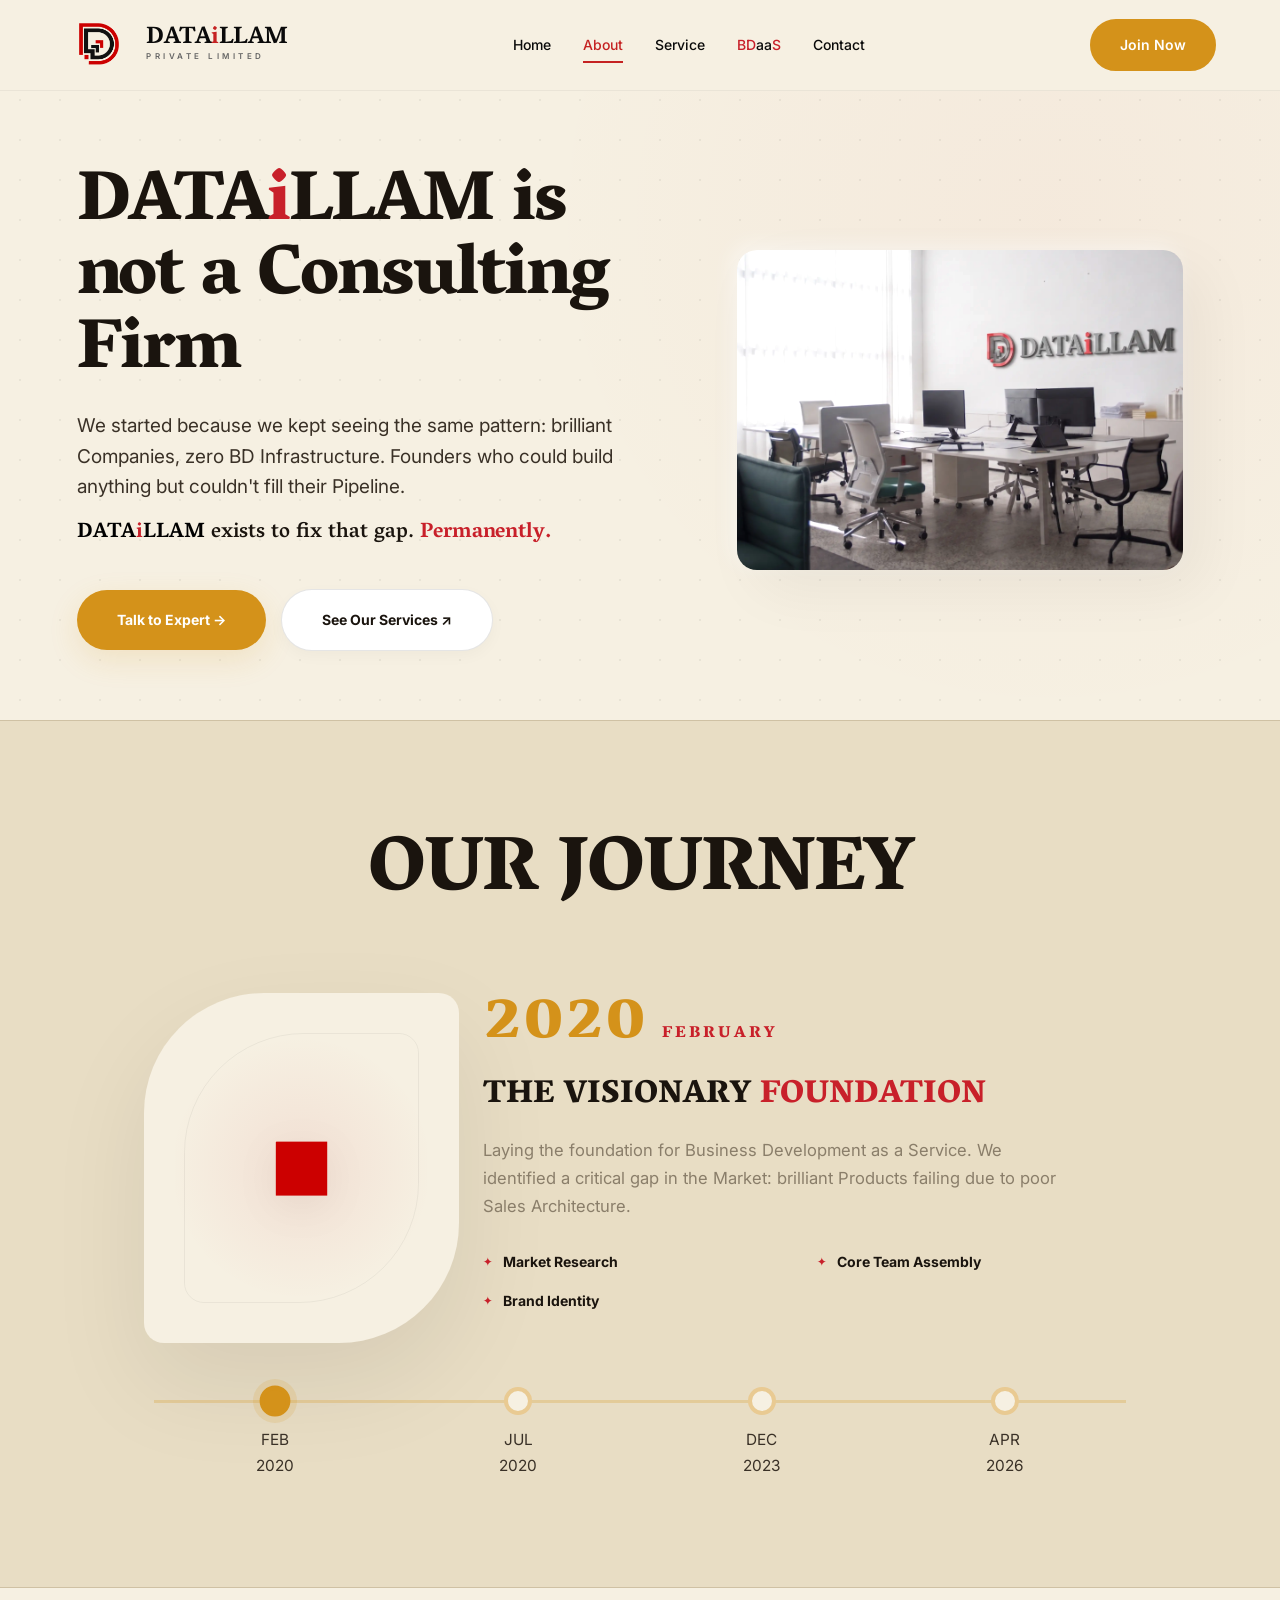
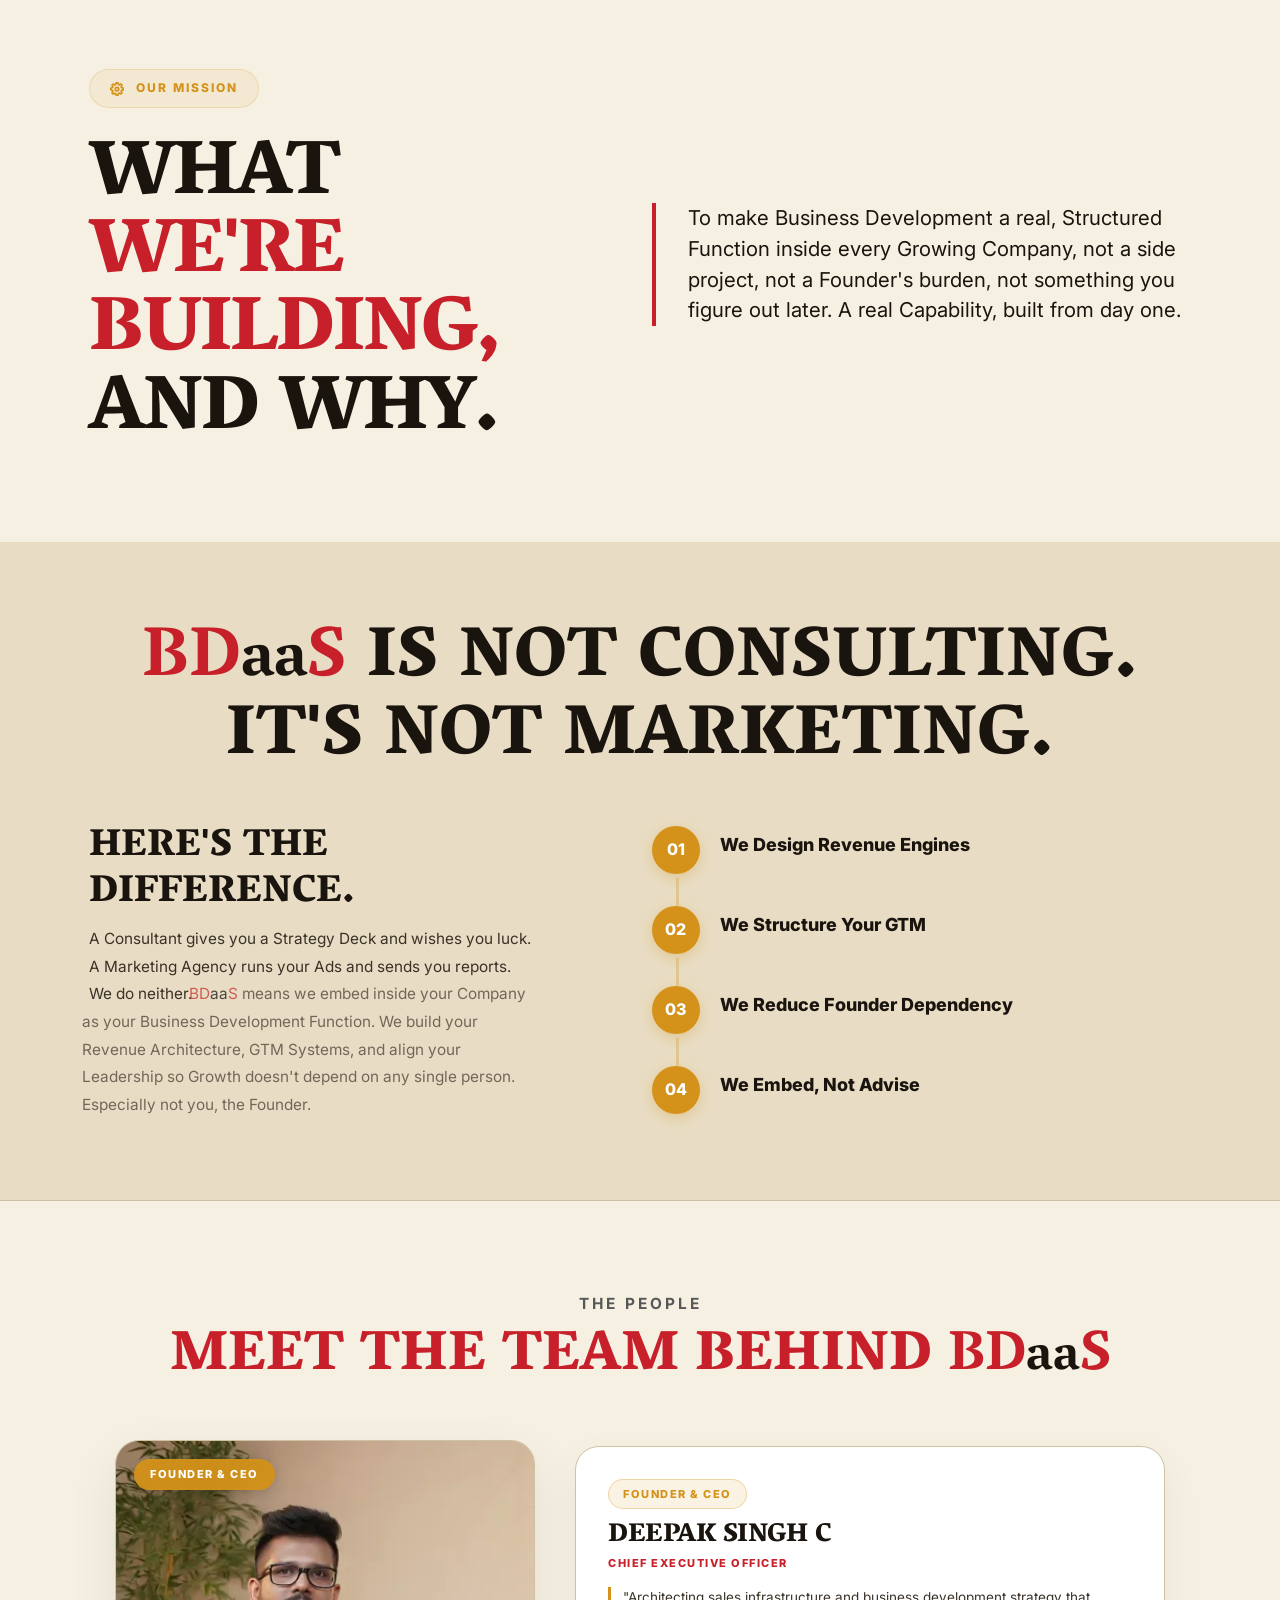
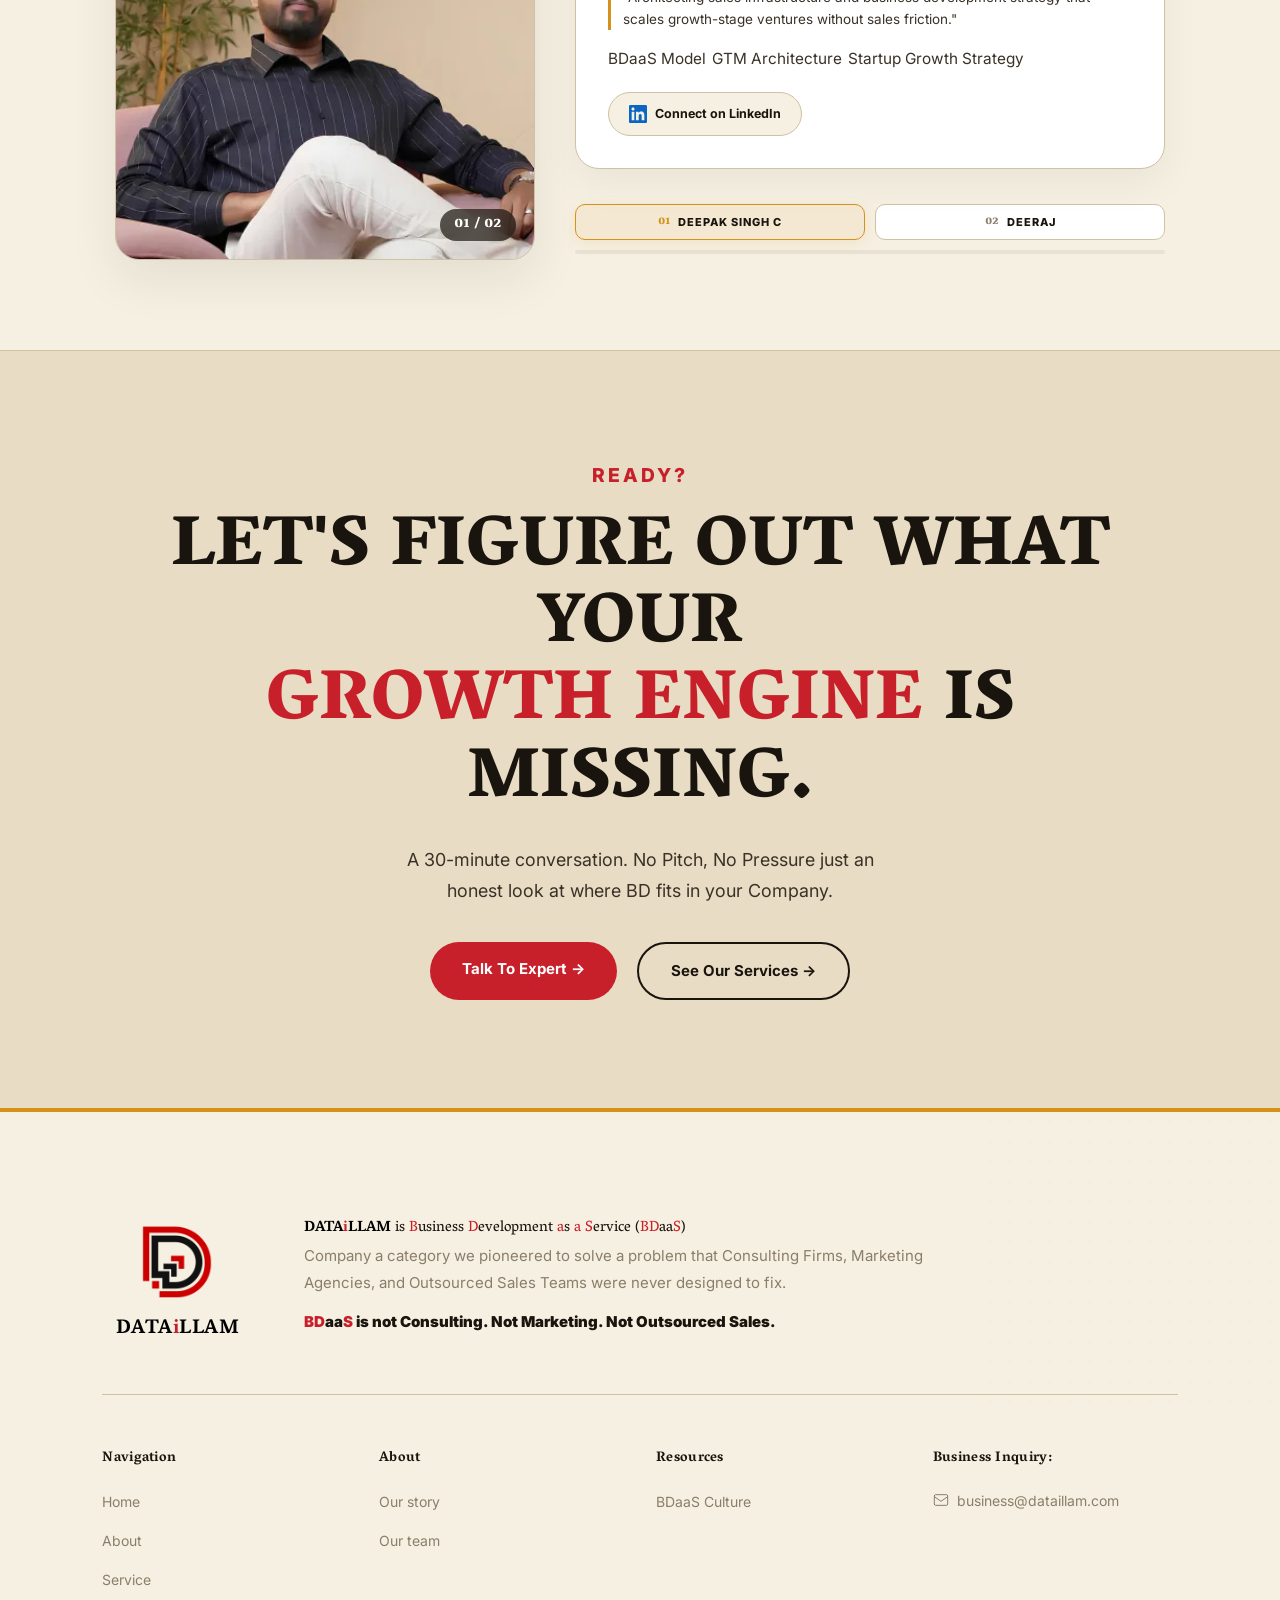
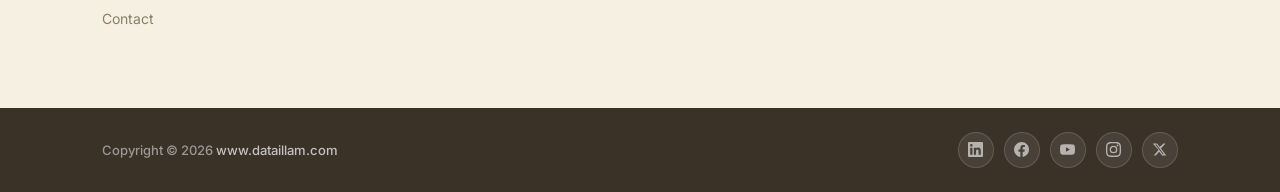
==== commit b2343e2e: "Refactor Team section into 2-column auto-rotating showcase, fix navbar routing and mobile menu" ====
--- a/About/index.html
+++ b/About/index.html
@@ -28,11 +28,20 @@
     <meta name="robots" content="index, follow">
     <link rel="preload" href="../img/Gemini_Generated_Image_xd8lttxd8lttxd8l (1).webp" as="image" fetchpriority="high">
     <!-- Bootstrap 5 CSS -->
-    <link rel="preload" href="https://cdn.jsdelivr.net/npm/bootstrap@5.3.3/dist/css/bootstrap.min.css" as="style" onload="this.onload=null;this.rel='stylesheet'">
-    <noscript><link href="https://cdn.jsdelivr.net/npm/bootstrap@5.3.3/dist/css/bootstrap.min.css" rel="stylesheet"></noscript>
+    <link rel="preload" href="https://cdn.jsdelivr.net/npm/bootstrap@5.3.3/dist/css/bootstrap.min.css" as="style"
+        onload="this.onload=null;this.rel='stylesheet'">
+    <noscript>
+        <link href="https://cdn.jsdelivr.net/npm/bootstrap@5.3.3/dist/css/bootstrap.min.css" rel="stylesheet">
+    </noscript>
     <!-- Google Fonts -->
-    <link rel="preload" href="https://fonts.googleapis.com/css2?family=Vesper+Libre:wght@400;700;900&family=Inter:wght@300;400;500;600;700&display=swap" as="style" onload="this.onload=null;this.rel='stylesheet'">
-    <noscript><link href="https://fonts.googleapis.com/css2?family=Vesper+Libre:wght@400;700;900&family=Inter:wght@300;400;500;600;700&display=swap" rel="stylesheet"></noscript>
+    <link rel="preload"
+        href="https://fonts.googleapis.com/css2?family=Vesper+Libre:wght@400;700;900&family=Inter:wght@300;400;500;600;700&display=swap"
+        as="style" onload="this.onload=null;this.rel='stylesheet'">
+    <noscript>
+        <link
+            href="https://fonts.googleapis.com/css2?family=Vesper+Libre:wght@400;700;900&family=Inter:wght@300;400;500;600;700&display=swap"
+            rel="stylesheet">
+    </noscript>
     <link rel="stylesheet" href="../css/about.css">
     <link rel="stylesheet" href="../css/navbar.css">
     <link rel="stylesheet" href="../css/footer.css">
@@ -58,7 +67,9 @@
                 <li><a href="../" class="nav-link" data-page="home">Home</a></li>
                 <li><a href="../About/" class="nav-link" data-page="about">About</a></li>
                 <li><a href="../Service/" class="nav-link" data-page="service">Service</a></li>
-                <li><a href="../Bdaas/" class="nav-link" data-page="bdaas"> <span class=""><span style="color: var(--red);">B</span><span style="color: var(--red);">D</span>aa<span style="color: var(--red);">S</span></span> </a></li>
+                <li><a href="../Bdaas/" class="nav-link" data-page="bdaas"> <span class=""><span
+                                style="color: var(--red);">B</span><span style="color: var(--red);">D</span>aa<span
+                                style="color: var(--red);">S</span></span> </a></li>
                 <li><a href="../Contact/" class="nav-link" data-page="contact">Contact</a></li>
             </ul>
             <a href="../Contact/" class="btn-nav">Join Now</a>
@@ -71,7 +82,9 @@
         <a href="../" class="mob-link" data-page="home">Home</a>
         <a href="../About/" class="mob-link" data-page="about">About</a>
         <a href="../Service/" class="mob-link" data-page="service">Service</a>
-        <a href="../Bdaas/" class="mob-link" data-page="bdaas"> <span class=""><span style="color: var(--red);">B</span><span style="color: var(--red);">D</span>aa<span style="color: var(--red);">S</span></span> </a>
+        <a href="../Bdaas/" class="mob-link" data-page="bdaas"> <span class=""><span
+                    style="color: var(--red);">B</span><span style="color: var(--red);">D</span>aa<span
+                    style="color: var(--red);">S</span></span> </a>
         <a href="../Contact/" class="mob-link" data-page="contact">Contact</a>
         <a href="../Contact/" class="btn-mob">Join Now</a>
     </div>
@@ -202,7 +215,8 @@
                             </div>
 
                             <!-- Slide 4: APRIL 2026 -->
-                            <div class="journey-slide" id="slide-2026-april" data-img="../img/Without BG Without Name.png">
+                            <div class="journey-slide" id="slide-2026-april"
+                                data-img="../img/Without BG Without Name.png">
                                 <div class="journey-content-new">
                                     <div class="slide-header">
                                         <div class="slide-year serif">2026</div>
@@ -217,7 +231,8 @@
                                         <div class="feature-item"><span>&#x2726;</span> AI Integration</div>
                                         <div class="feature-item"><span>&#x2726;</span> Industry Leadership</div>
                                     </div>
-                                    <a href="../Contact/" class="slide-achievement journey-cta-premium">Building the Empire</a>
+                                    <a href="../Contact/" class="slide-achievement journey-cta-premium">Building the
+                                        Empire</a>
                                 </div>
                             </div>
                         </div>
@@ -374,50 +389,99 @@
         </div>
     </section>
 
-    <!-- Team Section 3-Card Carousel -->
-    <section class="team-section">
+    <!-- Team Section: 2-Column Auto-Rotating Split Showcase -->
+    <section class="team-split-section" id="teamSection">
+        <div class="team-split-bg"></div>
         <div class="container">
             <div class="text-center mb-5 reveal">
-                <div class="text-uppercase text-muted fw-bold mb-2" style="letter-spacing: 3px; font-size: clamp(18px, 1.5vw, 24px);">THE PEOPLE</div>
+                <div class="text-uppercase text-muted fw-bold mb-2" style="letter-spacing: 3px; font-size: clamp(14px, 1.2vw, 18px);">THE PEOPLE</div>
                 <h2 class="serif text-red" style="font-size: clamp(32px, 5vw, 56px);">MEET THE TEAM BEHIND <span
                         class="brand-bdaas"><span class="red-char">B</span><span class="red-char">D</span><span
                             class="small-aa">aa</span><span class="red-char">S</span></span></h2>
             </div>
 
-            <div class="team-carousel reveal" id="teamCarousel">
-                <!-- Card 1: Deepak -->
-                <div class="team-card" data-index="0">
-                    <div class="team-card-img">
-                        <img src="../img/Deepak photo.webp" alt="Deepak Singh C" loading="lazy">
-                    </div>
-                    <div class="team-card-info">
-                        <h3 class="team-name serif">DEEPAK SINGH C</h3>
-                        <div class="team-role text-red">FOUNDER & CEO</div>
-                        <a href="https://www.linkedin.com/in/deepak-singh-dataillam/" class="team-linkedin">
-                            <svg width="16" height="16" viewBox="0 0 24 24" fill="currentColor">
-                                <path
-                                    d="M20.447 20.452h-3.554v-5.569c0-1.328-.027-3.037-1.852-3.037-1.853 0-2.136 1.445-2.136 2.939v5.667H9.351V9h3.414v1.561h.046c.477-.9 1.637-1.85 3.37-1.85 3.601 0 4.267 2.37 4.267 5.455v6.286zM5.337 7.433c-1.144 0-2.063-.926-2.063-2.065 0-1.138.92-2.063 2.063-2.063 1.14 0 2.064.925 2.064 2.063 0 1.139-.925 2.065-2.064 2.065zm1.782 13.019H3.555V9h3.564v11.452zM22.225 0H1.771C.792 0 0 .774 0 1.729v20.542C0 23.227.792 24 1.771 24h20.451C23.2 24 24 23.227 24 22.271V1.729C24 .774 23.2 0 22.222 0h.003z" />
-                            </svg>
-                            LinkedIn
-                        </a>
-                    </div>
-                </div>
-
-                <!-- Card 2: Deeraj -->
-                <div class="team-card" data-index="1">
-                    <div class="team-card-img">
-                        <img src="../img/Deeraj photo.webp" alt="Deeraj" loading="lazy">
-                    </div>
-                    <div class="team-card-info">
-                        <h3 class="team-name serif">DEERAJ</h3>
-                        <div class="team-role text-red">HEAD OPERATIONS</div>
-                        <a href="https://www.linkedin.com/in/deerajprasad/" class="team-linkedin">
-                            <svg width="16" height="16" viewBox="0 0 24 24" fill="currentColor">
-                                <path
-                                    d="M20.447 20.452h-3.554v-5.569c0-1.328-.027-3.037-1.852-3.037-1.853 0-2.136 1.445-2.136 2.939v5.667H9.351V9h3.414v1.561h.046c.477-.9 1.637-1.85 3.37-1.85 3.601 0 4.267 2.37 4.267 5.455v6.286zM5.337 7.433c-1.144 0-2.063-.926-2.063-2.065 0-1.138.92-2.063 2.063-2.063 1.14 0 2.064.925 2.064 2.063 0 1.139-.925 2.065-2.064 2.065zm1.782 13.019H3.555V9h3.564v11.452zM22.225 0H1.771C.792 0 0 .774 0 1.729v20.542C0 23.227.792 24 1.771 24h20.451C23.2 24 24 23.227 24 22.271V1.729C24 .774 23.2 0 22.222 0h.003z" />
-                            </svg>
-                            LinkedIn
-                        </a>
+            <!-- 2-Column Split Showcase Grid -->
+            <div class="team-split-grid reveal" id="teamSplitShowcase">
+                <!-- Left Column: Image Card -->
+                <div class="team-split-image-col">
+                    <div class="split-image-frame">
+                        <img src="../img/Deepak photo.webp" alt="Deepak Singh C" class="split-exec-img active" id="teamImg0">
+                        <img src="../img/Deeraj photo.webp" alt="Deeraj" class="split-exec-img" id="teamImg1">
+                        
+                        <div class="split-image-badge" id="teamBadge">FOUNDER & CEO</div>
+                        <div class="split-image-num" id="teamNum">01 / 02</div>
+                    </div>
+                </div>
+
+                <!-- Right Column: Details Card -->
+                <div class="team-split-details-col">
+                    <div class="details-cards-wrapper">
+                        <!-- Content 1: Deepak -->
+                        <div class="split-details-card active" id="teamCard0">
+                            <div class="details-role-badge amber">FOUNDER & CEO</div>
+                            <h3 class="details-name serif">DEEPAK SINGH C</h3>
+                            <div class="details-subtitle text-red">CHIEF EXECUTIVE OFFICER</div>
+                            <blockquote class="details-quote">
+                                "Architecting sales infrastructure and business development strategy that scales growth-stage ventures without sales friction."
+                            </blockquote>
+                            
+                            <div class="details-tags">
+                                <span class="tag-pill">BDaaS Model</span>
+                                <span class="tag-pill">GTM Architecture</span>
+                                <span class="tag-pill">Startup Growth Strategy</span>
+                            </div>
+
+                            <div class="details-footer">
+                                <a href="https://www.linkedin.com/in/deepak-singh-dataillam/" target="_blank" rel="noopener" class="details-linkedin-btn">
+                                    <svg width="18" height="18" viewBox="0 0 24 24" fill="currentColor">
+                                        <path d="M20.447 20.452h-3.554v-5.569c0-1.328-.027-3.037-1.852-3.037-1.853 0-2.136 1.445-2.136 2.939v5.667H9.351V9h3.414v1.561h.046c.477-.9 1.637-1.85 3.37-1.85 3.601 0 4.267 2.37 4.267 5.455v6.286zM5.337 7.433c-1.144 0-2.063-.926-2.063-2.065 0-1.138.92-2.063 2.063-2.063 1.14 0 2.064.925 2.064 2.063 0 1.139-.925 2.065-2.064 2.065zm1.782 13.019H3.555V9h3.564v11.452zM22.225 0H1.771C.792 0 0 .774 0 1.729v20.542C0 23.227.792 24 1.771 24h20.451C23.2 24 24 23.227 24 22.271V1.729C24 .774 23.2 0 22.222 0h.003z"/>
+                                    </svg>
+                                    <span>Connect on LinkedIn</span>
+                                </a>
+                            </div>
+                        </div>
+
+                        <!-- Content 2: Deeraj -->
+                        <div class="split-details-card" id="teamCard1">
+                            <div class="details-role-badge red">HEAD OPERATIONS</div>
+                            <h3 class="details-name serif">DEERAJ</h3>
+                            <div class="details-subtitle text-red">HEAD OF OPERATIONS</div>
+                            <blockquote class="details-quote">
+                                "Translating strategic GTM mandates into high-yield operational workflows and accountable performance delivery."
+                            </blockquote>
+                            
+                            <div class="details-tags">
+                                <span class="tag-pill">Process Governance</span>
+                                <span class="tag-pill">Pipeline Operations</span>
+                                <span class="tag-pill">Execution Metrics</span>
+                            </div>
+
+                            <div class="details-footer">
+                                <a href="https://www.linkedin.com/in/deerajprasad/" target="_blank" rel="noopener" class="details-linkedin-btn">
+                                    <svg width="18" height="18" viewBox="0 0 24 24" fill="currentColor">
+                                        <path d="M20.447 20.452h-3.554v-5.569c0-1.328-.027-3.037-1.852-3.037-1.853 0-2.136 1.445-2.136 2.939v5.667H9.351V9h3.414v1.561h.046c.477-.9 1.637-1.85 3.37-1.85 3.601 0 4.267 2.37 4.267 5.455v6.286zM5.337 7.433c-1.144 0-2.063-.926-2.063-2.065 0-1.138.92-2.063 2.063-2.063 1.14 0 2.064.925 2.064 2.063 0 1.139-.925 2.065-2.064 2.065zm1.782 13.019H3.555V9h3.564v11.452zM22.225 0H1.771C.792 0 0 .774 0 1.729v20.542C0 23.227.792 24 1.771 24h20.451C23.2 24 24 23.227 24 22.271V1.729C24 .774 23.2 0 22.222 0h.003z"/>
+                                    </svg>
+                                    <span>Connect on LinkedIn</span>
+                                </a>
+                            </div>
+                        </div>
+                    </div>
+
+                    <!-- Navigation Controls & Timer Progress Bar -->
+                    <div class="team-split-controls">
+                        <div class="team-nav-dots">
+                            <button class="team-dot active" data-index="0" aria-label="Deepak Singh C">
+                                <span class="dot-num">01</span>
+                                <span class="dot-name">DEEPAK SINGH C</span>
+                            </button>
+                            <button class="team-dot" data-index="1" aria-label="Deeraj">
+                                <span class="dot-num">02</span>
+                                <span class="dot-name">DEERAJ</span>
+                            </button>
+                        </div>
+                        <div class="team-timer-progress">
+                            <div class="timer-bar" id="teamTimerBar"></div>
+                        </div>
                     </div>
                 </div>
             </div>
--- a/css/about.css
+++ b/css/about.css
@@ -1 +1,2862 @@
-:root{--paper:#F1E9D8;--paper-deep:#E8DDC4;--paper-soft:#F6F0E2;--ink:#1A140E;--ink-soft:#3A3127;--mute:#8A7E6A;--rule:#CFC1A4;--red:#C8202A;--red-deep:#9A1520;--amber:#D4921A;--amber-light:#E8A830;--amber-pale:#F6EDD6;--serif:'Vesper Libre','Times New Roman',serif;--sans:'Inter',system-ui,sans-serif;--ease:cubic-bezier(.16,1,.3,1);--gold:var(--amber);--gold-light:var(--amber-light);--gold-pale:var(--amber-pale);--off-white:var(--paper);--cream:var(--paper-deep);--warm-white:var(--paper-soft);--black:var(--ink);--dark:var(--ink-soft);--text:var(--ink-soft);--text-muted:var(--mute);--border:var(--rule);}*{margin:0;padding:0;box-sizing:border-box}html{scroll-behavior:smooth}body{font-family:var(--sans);background:var(--paper-soft);color:var(--ink-soft);overflow-x:hidden;font-size:clamp(15px,1.2vw,18px);line-height:1.7;}p,.hero-desc,.slide-desc,.mission-text,.cta-desc{font-family:var(--sans) !important;}h1,h2,h3,h4,h5,h6{font-family:var(--serif) !important;}.brand-text{font-family:var(--serif) !important;font-weight:700;color:#000000 !important;}.brand-text span{color:var(--red) !important;}.brand-bdaas{font-family:var(--serif) !important;font-weight:700;color:var(--ink) !important;display:inline-block;}.brand-bdaas .red-char{color:var(--red) !important;}.brand-bdaas .small-aa{color:var(--ink) !important;text-transform:lowercase;font-size:0.9em;}::-webkit-scrollbar{display:none}html{-ms-overflow-style:none;scrollbar-width:none}.serif{font-family:var(--serif);}h1,h2,h3,.hero-title,.journey-title,.mission-heading,.bdaas-main-heading,.bdaas-sub-heading,.cta-heading,.slide-title,.step-title{font-weight:900;}.text-red,.red{color:var(--red);}.about-hero-v2{padding:160px 6% 60px;min-height:80vh;display:flex;flex-direction:column;justify-content:center;background:var(--paper-soft);position:relative;overflow:hidden;box-sizing:border-box;background-image:radial-gradient(rgba(0,0,0,0.05) 1.2px,transparent 1.2px);background-size:40px 40px;}.about-hero-v2::after{content:'';position:absolute;top:0;right:0;width:60%;height:100%;background:radial-gradient(circle at 70% 30%,rgba(200,32,42,0.03),transparent 70%);pointer-events:none;}.hero-title{font-family:var(--serif);font-size:clamp(42px,5.5vw,96px);font-weight:800;line-height:1.05;color:var(--ink);margin-bottom:20px;text-align:left;letter-spacing:-2px;}.hero-title .brand-text{font-weight:inherit !important;color:inherit !important;letter-spacing:inherit;}.hero-desc{font-size:clamp(19px,1.4vw,26px);line-height:1.6;color:var(--ink-soft);font-family:var(--sans) !important;margin-bottom:16px;font-weight:400;max-width:720px;text-align:left;}.hero-desc-emphasis{font-size:clamp(21px,1.5vw,30px);line-height:1.45;color:var(--ink);font-family:var(--sans) !important;margin-bottom:24px;font-weight:500;text-align:left;}.hero-desc-emphasis .brand-text{font-weight:700 !important;}.hero-desc span{color:var(--red);font-weight:700;}.hero-main-layout{max-width:1700px;margin:0 auto;position:relative;}.layout-bridge{position:absolute;top:50%;left:0;width:100%;height:1px;z-index:1;display:flex;align-items:center;justify-content:center;pointer-events:none;opacity:0.6;}.bridge-line{position:absolute;width:100%;height:1px;background:var(--rule);}.bridge-accent{background:var(--paper-soft);padding:0 20px;font-family:var(--serif);font-size:12px;font-weight:700;letter-spacing:4px;text-transform:uppercase;color:var(--mute);position:relative;z-index:2;}.hero-grid{display:grid;grid-template-columns:1.15fr 1fr;gap:80px;align-items:center;position:relative;z-index:5;}@media (max-width:991px){.hero-grid{grid-template-columns:1fr;gap:50px;text-align:left;}.hero-title{text-align:left;}}.hero-text-block{position:relative;}.hero-text-block{display:flex;flex-direction:column;justify-content:center;padding:0;}.hero-actions-new{margin-top:16px;display:flex;align-items:center;gap:15px;}.cta-bold-btn{display:inline-flex;align-items:center;justify-content:center;text-decoration:none;background:var(--amber);color:#fff;padding:18px 40px;font-weight:700;font-size:14px;border-radius:100px;gap:10px;transition:all 0.3s var(--ease);box-shadow:0 10px 30px rgba(212,146,26,0.15);}.cta-bold-btn:hover{background:var(--ink);transform:translateY(-2px);box-shadow:0 20px 40px rgba(0,0,0,0.15);}.cta-outline-btn{display:inline-flex;align-items:center;justify-content:center;text-decoration:none;background:#fff;color:var(--ink);padding:18px 40px;font-weight:700;font-size:14px;border-radius:100px;transition:all 0.3s var(--ease);border:1px solid rgba(0,0,0,0.1);box-shadow:0 5px 15px rgba(0,0,0,0.03);}.cta-outline-btn:hover{background:var(--paper-soft);transform:translateY(-3px);box-shadow:0 15px 30px rgba(0,0,0,0.08);}.hero-visual-block{position:relative;padding:20px;display:flex;justify-content:center;align-items:center;perspective:1500px;}.visual-blob-card{position:relative;width:100%;max-width:100%;aspect-ratio:1.4 / 1;display:flex;justify-content:center;align-items:center;border-radius:20px;background:transparent;padding:0;box-shadow:20px 20px 60px rgba(0,0,0,0.05),-5px -5px 20px rgba(255,255,255,0.5);transform:rotateY(-12deg) rotateX(8deg);transform-style:preserve-3d;transition:all 0.6s var(--ease);opacity:0;}.hero-main-img.blob-shape{width:100%;height:100%;object-fit:cover;border-radius:inherit;filter:contrast(1.05);transition:all 0.6s var(--ease);}.visual-blob-card:hover{transform:rotateY(-5deg) rotateX(2deg) translateY(-15px) scale(1.02);box-shadow:40px 40px 80px rgba(0,0,0,0.1),-10px -10px 30px rgba(255,255,255,0.8);}.visual-callout{position:absolute;bottom:20px;right:-20px;background:var(--ink);color:#fff;padding:15px 25px;z-index:10;display:flex;flex-direction:column;gap:4px;border-radius:2px;box-shadow:10px 10px 0px var(--red);}.callout-code{font-size:10px;font-weight:800;color:var(--red);letter-spacing:2px;}.callout-text{font-size:12px;font-weight:700;letter-spacing:1px;}.visual-blob-card:hover .hero-main-img.blob-shape{transform:translateY(-12px);box-shadow:0 45px 90px rgba(0,0,0,0.2);}.visual-blob-card:hover::before{top:-10px;left:-10px;border-color:var(--amber);opacity:1;}.visual-blob-card:hover::after{transform:rotate(15deg) scale(1.1);opacity:0.8;}.hero-visual-block:hover .visual-callout{transform:translateY(-10px);}@media (max-width:1100px){.hero-grid{gap:50px;}.layout-bridge{display:none;}}@media (max-width:992px){.about-hero-v2{padding-top:100px;}.hero-grid{grid-template-columns:1fr;text-align:left;gap:40px;}.hero-text-block{order:1;}.hero-visual-block{order:2;max-width:100%;margin:0 auto;padding:0;perspective:none;}.visual-blob-card{transform:none !important;transform-style:flat;box-shadow:0 12px 40px rgba(0,0,0,0.1);max-width:100%;}.visual-blob-card:hover{transform:translateY(-6px) !important;box-shadow:0 20px 50px rgba(0,0,0,0.12);}.hero-title{text-align:left;}.hero-desc{text-align:left;max-width:100%;}.hero-actions-new{justify-content:flex-start;flex-direction:row;flex-wrap:wrap;gap:15px;}}.brand-marquee-section{padding:60px 0;background:var(--paper-soft);border-bottom:1px solid var(--rule);overflow:hidden;}.marquee-container{display:flex;gap:80px;width:fit-content;animation:marqueeScroll 25s linear infinite;}.marquee-item{display:flex;align-items:center;gap:15px;flex-shrink:0;opacity:0.6;transition:opacity 0.3s;}.marquee-item:hover{opacity:1;}.marquee-logo{height:45px;width:auto;filter:grayscale(1) contrast(1.2);}.marquee-text{font-family:var(--serif);font-size:22px;font-weight:700;color:var(--ink);letter-spacing:1px;}@keyframes marqueeScroll{0%{transform:translateX(0);}100%{transform:translateX(-50%);}}.journey-section{padding:12vh 6%;background:var(--paper-deep);border-top:1px solid var(--rule);border-bottom:1px solid var(--rule);}.journey-title{font-family:var(--serif);font-size:clamp(40px,6vw,82px);font-weight:900;text-align:center;margin-bottom:clamp(40px,8vh,100px);letter-spacing:-2px;color:var(--ink);text-transform:uppercase;}.journey-main-container{max-width:1700px;margin:0 auto;padding:0 5%;}.journey-visual-frame{position:relative;width:100%;aspect-ratio:1/1;background:var(--paper-soft);display:flex;align-items:center;justify-content:center;padding:40px;border-radius:120px 20px 120px 20px;box-shadow:0 40px 100px rgba(0,0,0,0.08);transition:all 0.8s var(--ease);overflow:hidden;}@media (max-width:991px){.journey-visual-frame{max-width:340px;margin:0 auto 30px;aspect-ratio:1.1 / 1;border-radius:80px 20px;}.journey-slides-wrapper{margin-top:0;min-height:320px;}}.frame-bg-glow{position:absolute;width:80%;height:80%;background:radial-gradient(circle,rgba(200,32,42,0.08) 0%,transparent 70%);pointer-events:none;}.frame-inner{position:relative;width:100%;height:100%;display:flex;align-items:center;justify-content:center;border:1px solid rgba(0,0,0,0.05);border-radius:inherit;}.frame-corner{position:absolute;width:20px;height:20px;border:2px solid var(--red);}.corner-tl{top:-1px;left:-1px;border-right:none;border-bottom:none;}.corner-br{bottom:-1px;right:-1px;border-left:none;border-top:none;}.journey-logo{max-width:70%;height:auto;filter:drop-shadow(0 10px 20px rgba(0,0,0,0.05));transition:all 0.5s var(--ease);}.visual-badge{position:absolute;bottom:20px;left:20px;font-family:var(--serif);font-size:10px;font-weight:800;letter-spacing:2px;color:var(--mute);opacity:0.6;}.journey-slides-wrapper{position:relative;display:block;width:100%;min-height:350px;}.journey-slide{position:absolute;top:0;left:0;width:100%;opacity:0;visibility:hidden;transform:translateX(15px);transition:opacity 0.6s var(--ease),visibility 0.6s var(--ease),transform 0.6s var(--ease);}.journey-slide.active{position:relative;opacity:1;visibility:visible;transform:translateX(0);z-index:2;}.journey-slide.exiting{opacity:0;transform:translateX(-15px);z-index:1;}.journey-content-new{background:transparent;}.slide-header{display:flex;align-items:baseline;gap:15px;margin-bottom:20px;position:relative;}.slide-year{font-size:64px;font-weight:900;color:var(--amber);line-height:1;opacity:1;}@media (max-width:576px){.slide-year{font-size:40px;}}.slide-month{font-family:var(--serif);font-size:16px;font-weight:800;color:var(--red);letter-spacing:3px;text-transform:uppercase;}.slide-title{font-size:clamp(24px,3vw,32px);font-weight:900;line-height:1.2;margin-bottom:20px;color:var(--ink);}.slide-text{font-size:clamp(14px,1.3vw,18px);line-height:1.7;color:var(--mute);margin-bottom:30px;max-width:90%;}.slide-features{display:grid;grid-template-columns:1fr 1fr;gap:15px;margin-bottom:30px;}@media (max-width:991px){.slide-features{grid-template-columns:1fr;width:100%;max-width:250px;margin:0 0 30px 0;}.journey-content-new{text-align:left;display:flex;flex-direction:column;align-items:flex-start;padding:0 0 15px 0;}.slide-header{justify-content:flex-start;align-items:baseline;width:100%;margin-top:0;}.slide-year{font-size:40px;}.slide-month{font-size:13px;margin-left:5px;}.slide-title{font-size:20px;padding:0;text-align:left;width:100%;margin-bottom:15px;}.slide-text{max-width:100%;margin-bottom:25px;font-size:14px;text-align:left;}.feature-item{justify-content:flex-start;text-align:left;padding-left:0;}}.feature-item{font-size:14px;font-weight:700;color:var(--ink);display:flex;align-items:center;gap:10px;}.feature-item span{color:var(--red);font-size:12px;}.slide-achievement{display:inline-block;padding:12px 24px;background:var(--ink);color:#fff;font-weight:700;font-size:13px;text-transform:uppercase;letter-spacing:1px;border-radius:2px;transition:all 0.4s var(--ease);}.journey-cta-premium{background:var(--amber);border-radius:100px;padding:16px 40px;cursor:pointer;text-decoration:none;display:inline-block;transition:all 0.4s var(--ease);box-shadow:0 10px 25px rgba(212,146,26,0.15);}.journey-cta-premium:hover{background:var(--ink);transform:translateY(-3px);box-shadow:0 15px 35px rgba(0,0,0,0.15);}.journey-visual-frame:hover{transform:translateY(-8px) rotate(1deg);box-shadow:0 50px 120px rgba(200,32,42,0.12);border-radius:140px 10px 140px 10px;}.journey-visual-frame:hover .journey-logo{transform:scale(1.08);}.frame-corner{display:none;}.timeline-wrapper{margin-top:30px;padding:0 10px;}.timeline-track{display:flex;align-items:flex-start;justify-content:space-between;position:relative;padding-top:14px;}.timeline-line-bg{position:absolute;top:27px;left:0;right:0;height:3px;background:rgba(212,146,26,0.25);z-index:1;}.timeline-progress{position:absolute;top:27px;left:0;height:3px;background:var(--amber);z-index:2;transition:width 0.6s var(--ease);width:0%;}.timeline-point{position:relative;z-index:3;text-align:center;cursor:pointer;flex:1;min-width:0;transition:0.3s;}.point-dot{width:28px;height:28px;background:var(--paper-soft);border-radius:50%;margin:0 auto 12px;border:4px solid rgba(212,146,26,0.4);transition:all 0.3s ease;}.timeline-point.active .point-dot{border-color:var(--amber);background:var(--amber);box-shadow:0 0 0 6px rgba(212,146,26,0.15);transform:scale(1.1);}.timeline-point:hover .point-dot{border-color:var(--amber);transform:scale(1.1);}.horizontal-fallback{margin-top:-25px;padding:0 10px;}.horizontal-fallback .timeline-track{display:flex;justify-content:space-between;align-items:center;position:relative;padding-top:25px;}.horizontal-fallback .timeline-line-bg{top:38px;height:2px;}.horizontal-fallback .timeline-progress{top:38px;height:2px;transition:width 0.6s var(--ease);}.horizontal-fallback .point-dot{width:20px;height:20px;margin-bottom:8px;}.horizontal-fallback .point-label{font-size:9px;}.img-placeholder{background:#DDD;width:100%;display:flex;align-items:center;justify-content:center;border-radius:8px;}.reveal{opacity:0;transform:translateY(20px);transition:all 0.6s var(--ease);}.reveal.active{opacity:1;transform:translateY(0);}.mission-section{position:relative;padding:9vh 6%;background:var(--paper-soft);overflow:hidden;}.mission-section .container{max-width:1700px;}.mission-bg-shape{display:none;}.mission-pill{display:inline-flex;align-items:center;gap:12px;padding:8px 20px;background:rgba(212,146,26,0.08);border:1px solid rgba(212,146,26,0.2);border-radius:100px;margin-bottom:32px;opacity:0;}.pill-icon{display:flex;color:var(--amber);}.pill-text{font-size:12px;font-weight:800;letter-spacing:2px;color:var(--amber);text-transform:uppercase;}.mission-heading{font-size:clamp(40px,6vw,92px);font-weight:800;color:var(--ink);line-height:1.02;text-transform:uppercase;letter-spacing:-2px;}.mission-text{font-size:clamp(20px,1.6vw,32px);line-height:1.5;color:var(--ink);font-family:var(--serif);font-weight:400;border-left:4px solid var(--red);padding-left:32px;margin-top:15px;max-width:580px;}.bdaas-section{position:relative;padding:9vh 6%;background:var(--paper-deep);overflow:hidden;}.bdaas-section .container{max-width:1700px;}.bdaas-bg-diagonal{display:none;}.bdaas-main-heading{font-size:clamp(36px,5.5vw,76px);font-weight:900;color:var(--ink);line-height:1.1;text-transform:uppercase;}.bdaas-sub-heading{font-size:clamp(24px,3vw,38px);color:var(--ink);font-weight:900;}.bdaas-text{font-size:clamp(14px,1.4vw,18px);line-height:1.8;color:var(--ink-soft);font-family:var(--serif);}.bdaas-steps{position:relative;padding-left:0;}.bdaas-step{display:flex;align-items:flex-start;gap:20px;position:relative;padding-bottom:32px;cursor:pointer;}.bdaas-step:last-child{padding-bottom:0;}.bdaas-step:last-child .step-connector{display:none;}.step-connector{position:absolute;left:24px;top:52px;width:3px;height:calc(100% - 52px);background:var(--amber);opacity:0.3;}.step-circle-new{width:48px;height:48px;min-width:48px;background:var(--amber);color:white;border-radius:50%;display:flex;align-items:center;justify-content:center;font-weight:800;font-size:16px;font-family:var(--sans);box-shadow:0 4px 14px rgba(212,146,26,0.3);transition:all 0.3s var(--ease);}.bdaas-step:hover .step-circle-new{transform:scale(1.12);box-shadow:0 6px 20px rgba(212,146,26,0.45);}.step-info{flex:1;padding-top:4px;}.step-title{font-size:18px;font-weight:800;color:var(--ink);font-family:var(--sans);text-transform:capitalize;margin-bottom:0;transition:color 0.3s;}.bdaas-step:hover .step-title{color:var(--amber);}.step-content-hover{max-height:0;overflow:hidden;opacity:0;transition:max-height 0.5s var(--ease),opacity 0.4s var(--ease),margin 0.4s var(--ease);margin-top:0;}.bdaas-step:hover .step-content-hover{max-height:200px;opacity:1;margin-top:12px;}.step-content-hover p{font-size:14px;line-height:1.7;color:var(--ink-soft);font-family:var(--sans);padding:14px 16px;background:var(--paper-soft);border-left:3px solid var(--amber);border-radius:0 10px 10px 0;margin:0;}.team-section{padding:80px 0;}.team-img{width:100%;height:auto;border-radius:12px;object-fit:cover;}.cta-section{padding:12vh 6%;background:var(--paper-deep);}.cta-label{font-size:clamp(18px,1.5vw,24px);font-weight:800;text-transform:uppercase;letter-spacing:3px;color:var(--red);margin-bottom:20px;}.cta-heading{font-size:clamp(36px,5.5vw,82px);font-weight:900;color:var(--ink);line-height:1.1;margin-bottom:24px;text-transform:uppercase;}.cta-desc{font-size:clamp(14px,1.4vw,18px);color:var(--ink-soft);line-height:1.7;font-family:var(--serif);margin-bottom:0;}.cta-buttons{margin-top:36px;display:flex;justify-content:center;gap:20px;flex-wrap:wrap;}.btn-cta-red{background:var(--red);color:#fff;padding:14px 32px;border-radius:100px;font-weight:700;font-size:15px;text-decoration:none;transition:all 0.3s var(--ease);font-family:var(--sans);}.btn-cta-red:hover{background:var(--red-deep);color:#fff;transform:translateY(-2px);box-shadow:0 6px 20px rgba(200,32,42,0.25);}.btn-cta-outline{background:transparent;color:var(--ink);padding:14px 32px;border-radius:100px;border:2px solid var(--ink);font-weight:700;font-size:15px;text-decoration:none;transition:all 0.3s var(--ease);font-family:var(--sans);}.btn-cta-outline:hover{background:var(--ink);color:var(--paper);transform:translateY(-2px);}.team-section{padding:9vh 6%;background:var(--paper);overflow:hidden;}.team-carousel{display:flex;align-items:center;justify-content:center;gap:40px;position:relative;height:auto;padding:30px 0;overflow:visible;}.team-card{position:relative;border-radius:20px;overflow:hidden;background:var(--paper-deep);transition:all 0.5s var(--ease);cursor:pointer;flex:0 0 clamp(290px,20vw,380px);height:clamp(420px,28vw,550px);box-shadow:0 15px 35px rgba(26,20,14,0.05);}.team-card:hover{transform:translateY(-8px);box-shadow:0 25px 45px rgba(26,20,14,0.12);}.team-card-img{width:100%;height:100%;overflow:hidden;}.team-card-img img{width:100%;height:100%;object-fit:cover;transition:transform 0.6s var(--ease);}.team-card:hover .team-card-img img{transform:scale(1.05);}.team-card-info{position:absolute;bottom:0;left:0;right:0;padding:24px;background:linear-gradient(to top,rgba(0,0,0,0.9) 0%,rgba(0,0,0,0.4) 60%,transparent 100%);transform:translateY(100%);opacity:0;transition:all 0.4s var(--ease);}.team-card:hover .team-card-info{transform:translateY(0);opacity:1;}.team-num{font-size:14px;font-weight:800;color:rgba(255,255,255,0.5);font-family:var(--sans);margin-bottom:4px;}.team-name{font-size:20px;font-weight:900;color:#fff;margin:0 0 4px;}.team-role{font-size:14px;font-weight:700;margin-bottom:12px;}.team-linkedin{display:inline-flex;align-items:center;gap:8px;background:#0A66C2;color:#fff;padding:8px 18px;border-radius:100px;text-decoration:none;font-size:13px;font-weight:600;transition:0.3s;}.team-linkedin svg{fill:#fff;}.team-linkedin:hover{background:#004182;color:#fff;transform:translateY(-2px);}@media (min-width:1400px){.container{max-width:1580px;}}@media (min-width:1800px){.container{max-width:1720px;}}@media (max-width:992px){.hero-grid{grid-template-columns:1fr;gap:40px;text-align:left;}.hero-text-block{order:1;}.hero-visual-block{order:2;max-width:100%;margin:0 auto;}.layout-bridge{display:none;}.text-tag{justify-content:flex-start;}.hero-actions-new{justify-content:flex-start;}.text-content-wrap{box-shadow:none;padding:30px;}.hero-title{text-align:left;}.journey-visual-frame{margin-bottom:40px;}.bdaas-section{text-align:center;}.bdaas-steps{margin-top:50px;text-align:left;}.bdaas-sub-heading{margin-top:20px;}}@media (max-width:768px){section{padding:60px 0;}.about-hero-v2{padding:100px 5% 60px;}.hero-title{font-size:clamp(28px,8vw,42px);white-space:normal;font-family:var(--serif);text-align:left;}.journey-title{font-size:clamp(28px,6vw,36px);margin-bottom:40px;}.mission-heading{font-size:clamp(28px,6vw,36px);}.bdaas-main-heading{font-size:clamp(28px,6vw,36px);}.cta-heading{font-size:clamp(28px,6vw,36px);}.hero-text-block{order:1;}.hero-visual-block{order:2;padding:0;perspective:none;}.visual-blob-card{transform:none !important;max-width:100%;}.text-content-wrap{padding:25px 20px;}.hero-actions-new{flex-direction:column;gap:14px;width:auto;align-items:flex-start;}.cta-bold-btn,.cta-outline-btn{width:auto;}.cta-label{flex:1;text-align:left;}.journey-visual-frame{padding:20px;aspect-ratio:16/9;}.journey-logo{max-width:150px;}.slide-year{font-size:48px;}.slide-month{font-size:13px;}.slide-title{font-size:24px;}.slide-features{grid-template-columns:1fr;gap:10px;}.timeline-wrapper{margin-top:40px;}.point-label{font-size:9px;letter-spacing:0;}.point-dot{width:22px;height:22px;border-width:3px;}.timeline-line-bg,.timeline-progress{top:25px;}.team-carousel{flex-direction:column;gap:28px;height:auto;padding:10px 0;}.team-card{flex:0 0 auto;width:100%;max-width:320px;height:450px;border-radius:16px;}.team-card-info{transform:translateY(0);opacity:1;}.team-name{font-size:16px;}.team-role{font-size:11px;}.team-linkedin{padding:6px 14px;font-size:11px;}.bdaas-step{gap:15px;}.step-circle-new{width:40px;height:40px;min-width:40px;font-size:14px;}.step-connector{left:20px;top:40px;height:calc(100% - 40px);}.step-title{font-size:16px;}}@media (max-width:480px){.hero-title{font-size:28px;}.journey-visual-frame{aspect-ratio:1/1;}.slide-year{font-size:36px;}.slide-month{font-size:11px;}.slide-title{font-size:20px;}.team-carousel{gap:20px;height:auto;}.team-card{flex:0 0 auto;width:100%;max-width:280px;height:400px;}.point-label{font-size:8px;}}@media (min-width:1600px){.container{max-width:1650px !important;}.about-hero-v2{padding:190px 0 60px;min-height:80vh;}.hero-main-layout{margin:0 auto;max-width:1650px;}.hero-grid{max-width:1650px;gap:100px;margin:0 auto;}.hero-title{font-size:clamp(56px,6.5vw,92px);}.hero-title-main{font-size:clamp(64px,7.5vw,110px);}.hero-desc,.hero-desc-emphasis{font-size:clamp(21px,1.4vw,25px);max-width:760px;}.cta-bold-btn,.cta-outline-btn{padding:20px 46px;font-size:17px;}.journey-section{padding:140px 0;}.journey-main-container{max-width:100% !important;padding:0 2%;}.journey-title{font-size:clamp(38px,4.5vw,64px);}.journey-visual-frame{max-width:1300px;border-radius:24px;padding:60px;min-height:450px;}.slide-year{font-size:140px;}.slide-title{font-size:42px;}.slide-features{gap:24px;}.feature-item{font-size:20px;}.feature-item span{font-size:18px;}.mission-section{padding:150px 0;}.mission-heading{font-size:clamp(48px,6vw,84px);}.mission-desc{font-size:1.3rem;max-width:900px;}.team-section h2{font-size:clamp(48px,6vw,84px) !important;}.team-carousel{gap:48px;height:auto;padding:50px 0;}.team-card{flex:0 0 420px;height:600px;border-radius:24px;}.bdaas-section{padding:140px 0;}.bdaas-main-heading{font-size:clamp(42px,5vw,76px);}.bdaas-sub-heading{font-size:32px !important;max-width:650px;}.bdaas-text{font-size:20px !important;max-width:650px;line-height:1.8 !important;}.step-circle-new{width:64px;height:64px;min-width:64px;font-size:22px;}.step-connector{left:31px;top:64px;width:2px;}.step-title{font-size:24px;}.step-content-hover p{font-size:16px;padding:16px 20px;}.cta-section{padding:120px 0;}.cta-heading{font-size:clamp(38px,4.5vw,64px);}.cta-desc{font-size:1.2rem;}}@media (min-width:2000px){.container{max-width:1920px !important;}.about-hero-v2{padding:240px 0 80px;min-height:80vh;}.hero-main-layout{margin:0 auto;max-width:1920px;}.hero-grid{max-width:1920px;gap:120px;margin:0 auto;}.hero-title{font-size:clamp(68px,7.5vw,120px);}.hero-title-main{font-size:clamp(80px,8.5vw,140px);}.hero-desc,.hero-desc-emphasis{font-size:clamp(25px,1.6vw,32px);max-width:900px;line-height:1.8;}.cta-bold-btn,.cta-outline-btn{padding:22px 54px;font-size:19px;}.journey-section{padding:170px 0;}.journey-main-container{max-width:100% !important;padding:0 2%;}.journey-title{font-size:clamp(46px,5vw,84px);}.journey-visual-frame{max-width:1500px;border-radius:32px;padding:80px;min-height:550px;}.slide-year{font-size:180px;}.slide-month{font-size:24px;}.slide-title{font-size:52px;}.slide-text{font-size:1.4rem;line-height:1.7;max-width:900px;}.slide-features{gap:32px;}.feature-item{font-size:24px;}.feature-item span{font-size:22px;}.mission-section{padding:180px 0;}.mission-heading{font-size:clamp(56px,7vw,110px);}.mission-text{font-size:1.8rem;max-width:1100px;line-height:1.8;}.team-section h2{font-size:clamp(56px,7vw,110px) !important;}.team-carousel{gap:56px;height:auto;padding:60px 0;}.team-card{flex:0 0 520px;height:750px;border-radius:30px;}.team-name{font-size:32px;}.team-role{font-size:20px;}.bdaas-section{padding:170px 0;}.bdaas-grid{gap:100px;margin:0 auto;}.bdaas-main-heading{font-size:clamp(52px,6vw,100px);}.bdaas-sub-heading{font-size:42px !important;max-width:800px;line-height:1.7;}.bdaas-text{font-size:26px !important;max-width:800px;line-height:1.8 !important;}.bdaas-step{gap:40px;margin-bottom:50px;}.step-circle-new{width:80px;height:80px;min-width:80px;font-size:28px;}.step-connector{left:39px;top:80px;width:2px;}.step-title{font-size:32px;}.step-desc{font-size:24px;}.bdaas-step:hover .step-content-hover{max-height:300px;}.step-content-hover p{font-size:20px;padding:20px 24px;border-left-width:4px;}.cta-section{padding:160px 0;}.cta-heading{font-size:clamp(48px,5.5vw,84px);}.cta-desc{font-size:1.7rem;}.btn-cta-red,.btn-cta-outline{padding:20px 48px;font-size:18px;}}@media (min-width:2560px){.container{max-width:2400px !important;}.about-hero-v2{padding:300px 0 90px;min-height:80vh;}.hero-main-layout{margin:0 auto;max-width:2400px;}.hero-grid{max-width:2400px;gap:140px;margin:0 auto;}.hero-title{font-size:clamp(80px,8vw,150px);}.hero-title-main{font-size:clamp(96px,9vw,180px);}.hero-desc,.hero-desc-emphasis{font-size:clamp(30px,2.2vw,42px);max-width:1200px;line-height:1.8;margin-bottom:50px;}.hero-actions-new{gap:30px;}.cta-bold-btn,.cta-outline-btn{padding:26px 64px;font-size:22px;border-radius:100px;}.journey-section{padding:220px 0;}.journey-main-container{max-width:100% !important;padding:0 2%;}.journey-title{font-size:clamp(56px,6vw,110px);margin-bottom:80px;}.journey-visual-frame{max-width:1900px;border-radius:40px;padding:100px;min-height:750px;}.slide-year{font-size:240px;}.slide-month{font-size:32px;letter-spacing:12px;}.slide-title{font-size:68px;margin-bottom:30px;}.slide-text{font-size:1.9rem;line-height:1.7;max-width:1200px;margin-bottom:40px;}.slide-features{gap:40px;}.feature-item{font-size:32px;}.feature-item span{font-size:28px;padding-right:15px;}.mission-section{padding:240px 0;}.mission-heading{font-size:clamp(72px,8vw,150px);margin-bottom:50px;}.mission-text{font-size:2.5rem;max-width:1400px;line-height:1.8;}.team-section h2{font-size:clamp(72px,8vw,150px) !important;}.team-carousel{gap:64px;height:auto;padding:80px 0;}.team-card{flex:0 0 620px;height:900px;border-radius:36px;}.team-info{padding:40px;}.team-name{font-size:42px;margin-bottom:12px;}.team-role{font-size:26px;}.bdaas-section{padding:220px 0;}.bdaas-grid{max-width:2100px;gap:140px;margin:0 auto;}.bdaas-main-heading{font-size:clamp(64px,7vw,130px);margin-bottom:40px;}.bdaas-sub-heading{font-size:56px !important;max-width:1000px;line-height:1.8;margin-bottom:40px;}.bdaas-text{font-size:36px !important;max-width:950px;line-height:1.9 !important;margin-bottom:40px;}.bdaas-step{gap:50px;margin-bottom:70px;}.step-circle-new{width:100px;height:100px;min-width:100px;font-size:36px;border-width:3px;}.step-connector{left:49px;top:100px;width:3px;}.step-title{font-size:40px;margin-bottom:20px;}.step-desc{font-size:32px;line-height:1.7;}.bdaas-step:hover .step-content-hover{max-height:400px;}.step-content-hover p{font-size:24px;padding:24px 32px;border-left-width:5px;}.cta-section{padding:200px 0;}.cta-heading{font-size:clamp(60px,6.5vw,110px);}.cta-desc{font-size:2.4rem;margin-bottom:50px;}.btn-cta-red,.btn-cta-outline{padding:26px 64px;font-size:22px;}}+:root {
+    --paper: #F1E9D8;
+    --paper-deep: #E8DDC4;
+    --paper-soft: #F6F0E2;
+    --ink: #1A140E;
+    --ink-soft: #3A3127;
+    --mute: #8A7E6A;
+    --rule: #CFC1A4;
+    --red: #C8202A;
+    --red-deep: #9A1520;
+    --amber: #D4921A;
+    --amber-light: #E8A830;
+    --amber-pale: #F6EDD6;
+    --serif: 'Vesper Libre', 'Times New Roman', serif;
+    --sans: 'Inter', system-ui, sans-serif;
+    --ease: cubic-bezier(.16, 1, .3, 1);
+    --gold: var(--amber);
+    --gold-light: var(--amber-light);
+    --gold-pale: var(--amber-pale);
+    --off-white: var(--paper);
+    --cream: var(--paper-deep);
+    --warm-white: var(--paper-soft);
+    --black: var(--ink);
+    --dark: var(--ink-soft);
+    --text: var(--ink-soft);
+    --text-muted: var(--mute);
+    --border: var(--rule);
+}
+
+* {
+    margin: 0;
+    padding: 0;
+    box-sizing: border-box
+}
+
+html {
+    scroll-behavior: smooth
+}
+
+body {
+    font-family: var(--sans);
+    background: var(--paper-soft);
+    color: var(--ink-soft);
+    overflow-x: hidden;
+    font-size: clamp(15px, 1.2vw, 18px);
+    line-height: 1.7;
+}
+
+p,
+.hero-desc,
+.slide-desc,
+.mission-text,
+.cta-desc {
+    font-family: var(--sans) !important;
+}
+
+h1,
+h2,
+h3,
+h4,
+h5,
+h6 {
+    font-family: var(--serif) !important;
+}
+
+.brand-text {
+    font-family: var(--serif) !important;
+    font-weight: 700;
+    color: #000000 !important;
+}
+
+.brand-text span {
+    color: var(--red) !important;
+}
+
+.brand-bdaas {
+    font-family: var(--serif) !important;
+    font-weight: 700;
+    color: var(--ink) !important;
+    display: inline-block;
+}
+
+.brand-bdaas .red-char {
+    color: var(--red) !important;
+}
+
+.brand-bdaas .small-aa {
+    color: var(--ink) !important;
+    text-transform: lowercase;
+    font-size: 0.9em;
+}
+
+::-webkit-scrollbar {
+    display: none
+}
+
+html {
+    -ms-overflow-style: none;
+    scrollbar-width: none
+}
+
+.serif {
+    font-family: var(--serif);
+}
+
+h1,
+h2,
+h3,
+.hero-title,
+.journey-title,
+.mission-heading,
+.bdaas-main-heading,
+.bdaas-sub-heading,
+.cta-heading,
+.slide-title,
+.step-title {
+    font-weight: 900;
+}
+
+.text-red,
+.red {
+    color: var(--red);
+}
+
+.about-hero-v2 {
+    padding: 160px 6% 60px;
+    min-height: 80vh;
+    display: flex;
+    flex-direction: column;
+    justify-content: center;
+    background: var(--paper-soft);
+    position: relative;
+    overflow: hidden;
+    box-sizing: border-box;
+    background-image: radial-gradient(rgba(0, 0, 0, 0.05) 1.2px, transparent 1.2px);
+    background-size: 40px 40px;
+}
+
+.about-hero-v2::after {
+    content: '';
+    position: absolute;
+    top: 0;
+    right: 0;
+    width: 60%;
+    height: 100%;
+    background: radial-gradient(circle at 70% 30%, rgba(200, 32, 42, 0.03), transparent 70%);
+    pointer-events: none;
+}
+
+.hero-title {
+    font-family: var(--serif);
+    font-size: clamp(42px, 5.5vw, 96px);
+    font-weight: 800;
+    line-height: 1.05;
+    color: var(--ink);
+    margin-bottom: 20px;
+    text-align: left;
+    letter-spacing: -2px;
+}
+
+.hero-title .brand-text {
+    font-weight: inherit !important;
+    color: inherit !important;
+    letter-spacing: inherit;
+}
+
+.hero-desc {
+    font-size: clamp(19px, 1.4vw, 26px);
+    line-height: 1.6;
+    color: var(--ink-soft);
+    font-family: var(--sans) !important;
+    margin-bottom: 16px;
+    font-weight: 400;
+    max-width: 720px;
+    text-align: left;
+}
+
+.hero-desc-emphasis {
+    font-size: clamp(21px, 1.5vw, 30px);
+    line-height: 1.45;
+    color: var(--ink);
+    font-family: var(--sans) !important;
+    margin-bottom: 24px;
+    font-weight: 500;
+    text-align: left;
+}
+
+.hero-desc-emphasis .brand-text {
+    font-weight: 700 !important;
+}
+
+.hero-desc span {
+    color: var(--red);
+    font-weight: 700;
+}
+
+.hero-main-layout {
+    max-width: 1700px;
+    margin: 0 auto;
+    position: relative;
+}
+
+.layout-bridge {
+    position: absolute;
+    top: 50%;
+    left: 0;
+    width: 100%;
+    height: 1px;
+    z-index: 1;
+    display: flex;
+    align-items: center;
+    justify-content: center;
+    pointer-events: none;
+    opacity: 0.6;
+}
+
+.bridge-line {
+    position: absolute;
+    width: 100%;
+    height: 1px;
+    background: var(--rule);
+}
+
+.bridge-accent {
+    background: var(--paper-soft);
+    padding: 0 20px;
+    font-family: var(--serif);
+    font-size: 12px;
+    font-weight: 700;
+    letter-spacing: 4px;
+    text-transform: uppercase;
+    color: var(--mute);
+    position: relative;
+    z-index: 2;
+}
+
+.hero-grid {
+    display: grid;
+    grid-template-columns: 1.15fr 1fr;
+    gap: 80px;
+    align-items: center;
+    position: relative;
+    z-index: 5;
+}
+
+@media (max-width:991px) {
+    .hero-grid {
+        grid-template-columns: 1fr;
+        gap: 50px;
+        text-align: left;
+    }
+
+    .hero-title {
+        text-align: left;
+    }
+}
+
+.hero-text-block {
+    position: relative;
+}
+
+.hero-text-block {
+    display: flex;
+    flex-direction: column;
+    justify-content: center;
+    padding: 0;
+}
+
+.hero-actions-new {
+    margin-top: 16px;
+    display: flex;
+    align-items: center;
+    gap: 15px;
+}
+
+.cta-bold-btn {
+    display: inline-flex;
+    align-items: center;
+    justify-content: center;
+    text-decoration: none;
+    background: var(--amber);
+    color: #fff;
+    padding: 18px 40px;
+    font-weight: 700;
+    font-size: 14px;
+    border-radius: 100px;
+    gap: 10px;
+    transition: all 0.3s var(--ease);
+    box-shadow: 0 10px 30px rgba(212, 146, 26, 0.15);
+}
+
+.cta-bold-btn:hover {
+    background: var(--ink);
+    transform: translateY(-2px);
+    box-shadow: 0 20px 40px rgba(0, 0, 0, 0.15);
+}
+
+.cta-outline-btn {
+    display: inline-flex;
+    align-items: center;
+    justify-content: center;
+    text-decoration: none;
+    background: #fff;
+    color: var(--ink);
+    padding: 18px 40px;
+    font-weight: 700;
+    font-size: 14px;
+    border-radius: 100px;
+    transition: all 0.3s var(--ease);
+    border: 1px solid rgba(0, 0, 0, 0.1);
+    box-shadow: 0 5px 15px rgba(0, 0, 0, 0.03);
+}
+
+.cta-outline-btn:hover {
+    background: var(--paper-soft);
+    transform: translateY(-3px);
+    box-shadow: 0 15px 30px rgba(0, 0, 0, 0.08);
+}
+
+.hero-visual-block {
+    position: relative;
+    padding: 20px;
+    display: flex;
+    justify-content: center;
+    align-items: center;
+    perspective: 1500px;
+}
+
+.visual-blob-card {
+    position: relative;
+    width: 100%;
+    max-width: 100%;
+    aspect-ratio: 1.4 / 1;
+    display: flex;
+    justify-content: center;
+    align-items: center;
+    border-radius: 20px;
+    background: transparent;
+    padding: 0;
+    box-shadow: 20px 20px 60px rgba(0, 0, 0, 0.05), -5px -5px 20px rgba(255, 255, 255, 0.5);
+    transform: rotateY(-12deg) rotateX(8deg);
+    transform-style: preserve-3d;
+    transition: all 0.6s var(--ease);
+    opacity: 0;
+}
+
+.hero-main-img.blob-shape {
+    width: 100%;
+    height: 100%;
+    object-fit: cover;
+    border-radius: inherit;
+    filter: contrast(1.05);
+    transition: all 0.6s var(--ease);
+}
+
+.visual-blob-card:hover {
+    transform: rotateY(-5deg) rotateX(2deg) translateY(-15px) scale(1.02);
+    box-shadow: 40px 40px 80px rgba(0, 0, 0, 0.1), -10px -10px 30px rgba(255, 255, 255, 0.8);
+}
+
+.visual-callout {
+    position: absolute;
+    bottom: 20px;
+    right: -20px;
+    background: var(--ink);
+    color: #fff;
+    padding: 15px 25px;
+    z-index: 10;
+    display: flex;
+    flex-direction: column;
+    gap: 4px;
+    border-radius: 2px;
+    box-shadow: 10px 10px 0px var(--red);
+}
+
+.callout-code {
+    font-size: 10px;
+    font-weight: 800;
+    color: var(--red);
+    letter-spacing: 2px;
+}
+
+.callout-text {
+    font-size: 12px;
+    font-weight: 700;
+    letter-spacing: 1px;
+}
+
+.visual-blob-card:hover .hero-main-img.blob-shape {
+    transform: translateY(-12px);
+    box-shadow: 0 45px 90px rgba(0, 0, 0, 0.2);
+}
+
+.visual-blob-card:hover::before {
+    top: -10px;
+    left: -10px;
+    border-color: var(--amber);
+    opacity: 1;
+}
+
+.visual-blob-card:hover::after {
+    transform: rotate(15deg) scale(1.1);
+    opacity: 0.8;
+}
+
+.hero-visual-block:hover .visual-callout {
+    transform: translateY(-10px);
+}
+
+@media (max-width:1100px) {
+    .hero-grid {
+        gap: 50px;
+    }
+
+    .layout-bridge {
+        display: none;
+    }
+}
+
+@media (max-width:992px) {
+    .about-hero-v2 {
+        padding-top: 100px;
+    }
+
+    .hero-grid {
+        grid-template-columns: 1fr;
+        text-align: left;
+        gap: 40px;
+    }
+
+    .hero-text-block {
+        order: 1;
+    }
+
+    .hero-visual-block {
+        order: 2;
+        max-width: 100%;
+        margin: 0 auto;
+        padding: 0;
+        perspective: none;
+    }
+
+    .visual-blob-card {
+        transform: none !important;
+        transform-style: flat;
+        box-shadow: 0 12px 40px rgba(0, 0, 0, 0.1);
+        max-width: 100%;
+    }
+
+    .visual-blob-card:hover {
+        transform: translateY(-6px) !important;
+        box-shadow: 0 20px 50px rgba(0, 0, 0, 0.12);
+    }
+
+    .hero-title {
+        text-align: left;
+    }
+
+    .hero-desc {
+        text-align: left;
+        max-width: 100%;
+    }
+
+    .hero-actions-new {
+        justify-content: flex-start;
+        flex-direction: row;
+        flex-wrap: wrap;
+        gap: 15px;
+    }
+}
+
+.brand-marquee-section {
+    padding: 60px 0;
+    background: var(--paper-soft);
+    border-bottom: 1px solid var(--rule);
+    overflow: hidden;
+}
+
+.marquee-container {
+    display: flex;
+    gap: 80px;
+    width: fit-content;
+    animation: marqueeScroll 25s linear infinite;
+}
+
+.marquee-item {
+    display: flex;
+    align-items: center;
+    gap: 15px;
+    flex-shrink: 0;
+    opacity: 0.6;
+    transition: opacity 0.3s;
+}
+
+.marquee-item:hover {
+    opacity: 1;
+}
+
+.marquee-logo {
+    height: 45px;
+    width: auto;
+    filter: grayscale(1) contrast(1.2);
+}
+
+.marquee-text {
+    font-family: var(--serif);
+    font-size: 22px;
+    font-weight: 700;
+    color: var(--ink);
+    letter-spacing: 1px;
+}
+
+@keyframes marqueeScroll {
+    0% {
+        transform: translateX(0);
+    }
+
+    100% {
+        transform: translateX(-50%);
+    }
+}
+
+.journey-section {
+    padding: 12vh 6%;
+    background: var(--paper-deep);
+    border-top: 1px solid var(--rule);
+    border-bottom: 1px solid var(--rule);
+}
+
+.journey-title {
+    font-family: var(--serif);
+    font-size: clamp(40px, 6vw, 82px);
+    font-weight: 900;
+    text-align: center;
+    margin-bottom: clamp(40px, 8vh, 100px);
+    letter-spacing: -2px;
+    color: var(--ink);
+    text-transform: uppercase;
+}
+
+.journey-main-container {
+    max-width: 1700px;
+    margin: 0 auto;
+    padding: 0 5%;
+}
+
+.journey-visual-frame {
+    position: relative;
+    width: 100%;
+    aspect-ratio: 1/1;
+    background: var(--paper-soft);
+    display: flex;
+    align-items: center;
+    justify-content: center;
+    padding: 40px;
+    border-radius: 120px 20px 120px 20px;
+    box-shadow: 0 40px 100px rgba(0, 0, 0, 0.08);
+    transition: all 0.8s var(--ease);
+    overflow: hidden;
+}
+
+@media (max-width:991px) {
+    .journey-visual-frame {
+        max-width: 340px;
+        margin: 0 auto 30px;
+        aspect-ratio: 1.1 / 1;
+        border-radius: 80px 20px;
+    }
+
+    .journey-slides-wrapper {
+        margin-top: 0;
+        min-height: 320px;
+    }
+}
+
+.frame-bg-glow {
+    position: absolute;
+    width: 80%;
+    height: 80%;
+    background: radial-gradient(circle, rgba(200, 32, 42, 0.08) 0%, transparent 70%);
+    pointer-events: none;
+}
+
+.frame-inner {
+    position: relative;
+    width: 100%;
+    height: 100%;
+    display: flex;
+    align-items: center;
+    justify-content: center;
+    border: 1px solid rgba(0, 0, 0, 0.05);
+    border-radius: inherit;
+}
+
+.frame-corner {
+    position: absolute;
+    width: 20px;
+    height: 20px;
+    border: 2px solid var(--red);
+}
+
+.corner-tl {
+    top: -1px;
+    left: -1px;
+    border-right: none;
+    border-bottom: none;
+}
+
+.corner-br {
+    bottom: -1px;
+    right: -1px;
+    border-left: none;
+    border-top: none;
+}
+
+.journey-logo {
+    max-width: 70%;
+    height: auto;
+    filter: drop-shadow(0 10px 20px rgba(0, 0, 0, 0.05));
+    transition: all 0.5s var(--ease);
+}
+
+.visual-badge {
+    position: absolute;
+    bottom: 20px;
+    left: 20px;
+    font-family: var(--serif);
+    font-size: 10px;
+    font-weight: 800;
+    letter-spacing: 2px;
+    color: var(--mute);
+    opacity: 0.6;
+}
+
+.journey-slides-wrapper {
+    position: relative;
+    display: block;
+    width: 100%;
+    min-height: 350px;
+}
+
+.journey-slide {
+    position: absolute;
+    top: 0;
+    left: 0;
+    width: 100%;
+    opacity: 0;
+    visibility: hidden;
+    transform: translateX(15px);
+    transition: opacity 0.6s var(--ease), visibility 0.6s var(--ease), transform 0.6s var(--ease);
+}
+
+.journey-slide.active {
+    position: relative;
+    opacity: 1;
+    visibility: visible;
+    transform: translateX(0);
+    z-index: 2;
+}
+
+.journey-slide.exiting {
+    opacity: 0;
+    transform: translateX(-15px);
+    z-index: 1;
+}
+
+.journey-content-new {
+    background: transparent;
+}
+
+.slide-header {
+    display: flex;
+    align-items: baseline;
+    gap: 15px;
+    margin-bottom: 20px;
+    position: relative;
+}
+
+.slide-year {
+    font-size: 64px;
+    font-weight: 900;
+    color: var(--amber);
+    line-height: 1;
+    opacity: 1;
+}
+
+@media (max-width:576px) {
+    .slide-year {
+        font-size: 40px;
+    }
+}
+
+.slide-month {
+    font-family: var(--serif);
+    font-size: 16px;
+    font-weight: 800;
+    color: var(--red);
+    letter-spacing: 3px;
+    text-transform: uppercase;
+}
+
+.slide-title {
+    font-size: clamp(24px, 3vw, 32px);
+    font-weight: 900;
+    line-height: 1.2;
+    margin-bottom: 20px;
+    color: var(--ink);
+}
+
+.slide-text {
+    font-size: clamp(14px, 1.3vw, 18px);
+    line-height: 1.7;
+    color: var(--mute);
+    margin-bottom: 30px;
+    max-width: 90%;
+}
+
+.slide-features {
+    display: grid;
+    grid-template-columns: 1fr 1fr;
+    gap: 15px;
+    margin-bottom: 30px;
+}
+
+@media (max-width:991px) {
+    .slide-features {
+        grid-template-columns: 1fr;
+        width: 100%;
+        max-width: 250px;
+        margin: 0 0 30px 0;
+    }
+
+    .journey-content-new {
+        text-align: left;
+        display: flex;
+        flex-direction: column;
+        align-items: flex-start;
+        padding: 0 0 15px 0;
+    }
+
+    .slide-header {
+        justify-content: flex-start;
+        align-items: baseline;
+        width: 100%;
+        margin-top: 0;
+    }
+
+    .slide-year {
+        font-size: 40px;
+    }
+
+    .slide-month {
+        font-size: 13px;
+        margin-left: 5px;
+    }
+
+    .slide-title {
+        font-size: 20px;
+        padding: 0;
+        text-align: left;
+        width: 100%;
+        margin-bottom: 15px;
+    }
+
+    .slide-text {
+        max-width: 100%;
+        margin-bottom: 25px;
+        font-size: 14px;
+        text-align: left;
+    }
+
+    .feature-item {
+        justify-content: flex-start;
+        text-align: left;
+        padding-left: 0;
+    }
+}
+
+.feature-item {
+    font-size: 14px;
+    font-weight: 700;
+    color: var(--ink);
+    display: flex;
+    align-items: center;
+    gap: 10px;
+}
+
+.feature-item span {
+    color: var(--red);
+    font-size: 12px;
+}
+
+.slide-achievement {
+    display: inline-block;
+    padding: 12px 24px;
+    background: var(--ink);
+    color: #fff;
+    font-weight: 700;
+    font-size: 13px;
+    text-transform: uppercase;
+    letter-spacing: 1px;
+    border-radius: 2px;
+    transition: all 0.4s var(--ease);
+}
+
+.journey-cta-premium {
+    background: var(--amber);
+    border-radius: 100px;
+    padding: 16px 40px;
+    cursor: pointer;
+    text-decoration: none;
+    display: inline-block;
+    transition: all 0.4s var(--ease);
+    box-shadow: 0 10px 25px rgba(212, 146, 26, 0.15);
+}
+
+.journey-cta-premium:hover {
+    background: var(--ink);
+    transform: translateY(-3px);
+    box-shadow: 0 15px 35px rgba(0, 0, 0, 0.15);
+}
+
+.journey-visual-frame:hover {
+    transform: translateY(-8px) rotate(1deg);
+    box-shadow: 0 50px 120px rgba(200, 32, 42, 0.12);
+    border-radius: 140px 10px 140px 10px;
+}
+
+.journey-visual-frame:hover .journey-logo {
+    transform: scale(1.08);
+}
+
+.frame-corner {
+    display: none;
+}
+
+.timeline-wrapper {
+    margin-top: 30px;
+    padding: 0 10px;
+}
+
+.timeline-track {
+    display: flex;
+    align-items: flex-start;
+    justify-content: space-between;
+    position: relative;
+    padding-top: 14px;
+}
+
+.timeline-line-bg {
+    position: absolute;
+    top: 27px;
+    left: 0;
+    right: 0;
+    height: 3px;
+    background: rgba(212, 146, 26, 0.25);
+    z-index: 1;
+}
+
+.timeline-progress {
+    position: absolute;
+    top: 27px;
+    left: 0;
+    height: 3px;
+    background: var(--amber);
+    z-index: 2;
+    transition: width 0.6s var(--ease);
+    width: 0%;
+}
+
+.timeline-point {
+    position: relative;
+    z-index: 3;
+    text-align: center;
+    cursor: pointer;
+    flex: 1;
+    min-width: 0;
+    transition: 0.3s;
+}
+
+.point-dot {
+    width: 28px;
+    height: 28px;
+    background: var(--paper-soft);
+    border-radius: 50%;
+    margin: 0 auto 12px;
+    border: 4px solid rgba(212, 146, 26, 0.4);
+    transition: all 0.3s ease;
+}
+
+.timeline-point.active .point-dot {
+    border-color: var(--amber);
+    background: var(--amber);
+    box-shadow: 0 0 0 6px rgba(212, 146, 26, 0.15);
+    transform: scale(1.1);
+}
+
+.timeline-point:hover .point-dot {
+    border-color: var(--amber);
+    transform: scale(1.1);
+}
+
+.horizontal-fallback {
+    margin-top: -25px;
+    padding: 0 10px;
+}
+
+.horizontal-fallback .timeline-track {
+    display: flex;
+    justify-content: space-between;
+    align-items: center;
+    position: relative;
+    padding-top: 25px;
+}
+
+.horizontal-fallback .timeline-line-bg {
+    top: 38px;
+    height: 2px;
+}
+
+.horizontal-fallback .timeline-progress {
+    top: 38px;
+    height: 2px;
+    transition: width 0.6s var(--ease);
+}
+
+.horizontal-fallback .point-dot {
+    width: 20px;
+    height: 20px;
+    margin-bottom: 8px;
+}
+
+.horizontal-fallback .point-label {
+    font-size: 9px;
+}
+
+.img-placeholder {
+    background: #DDD;
+    width: 100%;
+    display: flex;
+    align-items: center;
+    justify-content: center;
+    border-radius: 8px;
+}
+
+.reveal {
+    opacity: 0;
+    transform: translateY(20px);
+    transition: all 0.6s var(--ease);
+}
+
+.reveal.active {
+    opacity: 1;
+    transform: translateY(0);
+}
+
+.mission-section {
+    position: relative;
+    padding: 9vh 6%;
+    background: var(--paper-soft);
+    overflow: hidden;
+}
+
+.mission-section .container {
+    max-width: 1700px;
+}
+
+.mission-bg-shape {
+    display: none;
+}
+
+.mission-pill {
+    display: inline-flex;
+    align-items: center;
+    gap: 12px;
+    padding: 8px 20px;
+    background: rgba(212, 146, 26, 0.08);
+    border: 1px solid rgba(212, 146, 26, 0.2);
+    border-radius: 100px;
+    margin-bottom: 32px;
+    opacity: 0;
+}
+
+.pill-icon {
+    display: flex;
+    color: var(--amber);
+}
+
+.pill-text {
+    font-size: 12px;
+    font-weight: 800;
+    letter-spacing: 2px;
+    color: var(--amber);
+    text-transform: uppercase;
+}
+
+.mission-heading {
+    font-size: clamp(40px, 6vw, 92px);
+    font-weight: 800;
+    color: var(--ink);
+    line-height: 1.02;
+    text-transform: uppercase;
+    letter-spacing: -2px;
+}
+
+.mission-text {
+    font-size: clamp(20px, 1.6vw, 32px);
+    line-height: 1.5;
+    color: var(--ink);
+    font-family: var(--serif);
+    font-weight: 400;
+    border-left: 4px solid var(--red);
+    padding-left: 32px;
+    margin-top: 15px;
+    max-width: 580px;
+}
+
+.bdaas-section {
+    position: relative;
+    padding: 9vh 6%;
+    background: var(--paper-deep);
+    overflow: hidden;
+}
+
+.bdaas-section .container {
+    max-width: 1700px;
+}
+
+.bdaas-bg-diagonal {
+    display: none;
+}
+
+.bdaas-main-heading {
+    font-size: clamp(36px, 5.5vw, 76px);
+    font-weight: 900;
+    color: var(--ink);
+    line-height: 1.1;
+    text-transform: uppercase;
+}
+
+.bdaas-sub-heading {
+    font-size: clamp(24px, 3vw, 38px);
+    color: var(--ink);
+    font-weight: 900;
+}
+
+.bdaas-text {
+    font-size: clamp(14px, 1.4vw, 18px);
+    line-height: 1.8;
+    color: var(--ink-soft);
+    font-family: var(--serif);
+}
+
+.bdaas-steps {
+    position: relative;
+    padding-left: 0;
+}
+
+.bdaas-step {
+    display: flex;
+    align-items: flex-start;
+    gap: 20px;
+    position: relative;
+    padding-bottom: 32px;
+    cursor: pointer;
+}
+
+.bdaas-step:last-child {
+    padding-bottom: 0;
+}
+
+.bdaas-step:last-child .step-connector {
+    display: none;
+}
+
+.step-connector {
+    position: absolute;
+    left: 24px;
+    top: 52px;
+    width: 3px;
+    height: calc(100% - 52px);
+    background: var(--amber);
+    opacity: 0.3;
+}
+
+.step-circle-new {
+    width: 48px;
+    height: 48px;
+    min-width: 48px;
+    background: var(--amber);
+    color: white;
+    border-radius: 50%;
+    display: flex;
+    align-items: center;
+    justify-content: center;
+    font-weight: 800;
+    font-size: 16px;
+    font-family: var(--sans);
+    box-shadow: 0 4px 14px rgba(212, 146, 26, 0.3);
+    transition: all 0.3s var(--ease);
+}
+
+.bdaas-step:hover .step-circle-new {
+    transform: scale(1.12);
+    box-shadow: 0 6px 20px rgba(212, 146, 26, 0.45);
+}
+
+.step-info {
+    flex: 1;
+    padding-top: 4px;
+}
+
+.step-title {
+    font-size: 18px;
+    font-weight: 800;
+    color: var(--ink);
+    font-family: var(--sans);
+    text-transform: capitalize;
+    margin-bottom: 0;
+    transition: color 0.3s;
+}
+
+.bdaas-step:hover .step-title {
+    color: var(--amber);
+}
+
+.step-content-hover {
+    max-height: 0;
+    overflow: hidden;
+    opacity: 0;
+    transition: max-height 0.5s var(--ease), opacity 0.4s var(--ease), margin 0.4s var(--ease);
+    margin-top: 0;
+}
+
+.bdaas-step:hover .step-content-hover {
+    max-height: 200px;
+    opacity: 1;
+    margin-top: 12px;
+}
+
+.step-content-hover p {
+    font-size: 14px;
+    line-height: 1.7;
+    color: var(--ink-soft);
+    font-family: var(--sans);
+    padding: 14px 16px;
+    background: var(--paper-soft);
+    border-left: 3px solid var(--amber);
+    border-radius: 0 10px 10px 0;
+    margin: 0;
+}
+
+.team-section {
+    padding: 80px 0;
+}
+
+.team-img {
+    width: 100%;
+    height: auto;
+    border-radius: 12px;
+    object-fit: cover;
+}
+
+.cta-section {
+    padding: 12vh 6%;
+    background: var(--paper-deep);
+}
+
+.cta-label {
+    font-size: clamp(18px, 1.5vw, 24px);
+    font-weight: 800;
+    text-transform: uppercase;
+    letter-spacing: 3px;
+    color: var(--red);
+    margin-bottom: 20px;
+}
+
+.cta-heading {
+    font-size: clamp(36px, 5.5vw, 82px);
+    font-weight: 900;
+    color: var(--ink);
+    line-height: 1.1;
+    margin-bottom: 24px;
+    text-transform: uppercase;
+}
+
+.cta-desc {
+    font-size: clamp(14px, 1.4vw, 18px);
+    color: var(--ink-soft);
+    line-height: 1.7;
+    font-family: var(--serif);
+    margin-bottom: 0;
+}
+
+.cta-buttons {
+    margin-top: 36px;
+    display: flex;
+    justify-content: center;
+    gap: 20px;
+    flex-wrap: wrap;
+}
+
+.btn-cta-red {
+    background: var(--red);
+    color: #fff;
+    padding: 14px 32px;
+    border-radius: 100px;
+    font-weight: 700;
+    font-size: 15px;
+    text-decoration: none;
+    transition: all 0.3s var(--ease);
+    font-family: var(--sans);
+}
+
+.btn-cta-red:hover {
+    background: var(--red-deep);
+    color: #fff;
+    transform: translateY(-2px);
+    box-shadow: 0 6px 20px rgba(200, 32, 42, 0.25);
+}
+
+.btn-cta-outline {
+    background: transparent;
+    color: var(--ink);
+    padding: 14px 32px;
+    border-radius: 100px;
+    border: 2px solid var(--ink);
+    font-weight: 700;
+    font-size: 15px;
+    text-decoration: none;
+    transition: all 0.3s var(--ease);
+    font-family: var(--sans);
+}
+
+.btn-cta-outline:hover {
+    background: var(--ink);
+    color: var(--paper);
+    transform: translateY(-2px);
+}
+
+.team-section {
+    padding: 9vh 6%;
+    background: var(--paper);
+    overflow: hidden;
+}
+
+.team-carousel {
+    display: flex;
+    align-items: center;
+    justify-content: center;
+    gap: 40px;
+    position: relative;
+    height: auto;
+    padding: 30px 0;
+    overflow: visible;
+}
+
+.team-card {
+    position: relative;
+    border-radius: 20px;
+    overflow: hidden;
+    background: var(--paper-deep);
+    transition: all 0.5s var(--ease);
+    cursor: pointer;
+    flex: 0 0 clamp(290px, 20vw, 380px);
+    height: clamp(420px, 28vw, 550px);
+    box-shadow: 0 15px 35px rgba(26, 20, 14, 0.05);
+}
+
+.team-card:hover {
+    transform: translateY(-8px);
+    box-shadow: 0 25px 45px rgba(26, 20, 14, 0.12);
+}
+
+.team-card-img {
+    width: 100%;
+    height: 100%;
+    overflow: hidden;
+}
+
+.team-card-img img {
+    width: 100%;
+    height: 100%;
+    object-fit: cover;
+    transition: transform 0.6s var(--ease);
+}
+
+.team-card:hover .team-card-img img {
+    transform: scale(1.05);
+}
+
+.team-card-info {
+    position: absolute;
+    bottom: 0;
+    left: 0;
+    right: 0;
+    padding: 24px;
+    background: linear-gradient(to top, rgba(0, 0, 0, 0.9) 0%, rgba(0, 0, 0, 0.4) 60%, transparent 100%);
+    transform: translateY(100%);
+    opacity: 0;
+    transition: all 0.4s var(--ease);
+}
+
+.team-card:hover .team-card-info {
+    transform: translateY(0);
+    opacity: 1;
+}
+
+.team-num {
+    font-size: 14px;
+    font-weight: 800;
+    color: rgba(255, 255, 255, 0.5);
+    font-family: var(--sans);
+    margin-bottom: 4px;
+}
+
+.team-name {
+    font-size: 20px;
+    font-weight: 900;
+    color: #fff;
+    margin: 0 0 4px;
+}
+
+.team-role {
+    font-size: 14px;
+    font-weight: 700;
+    margin-bottom: 12px;
+}
+
+.team-linkedin {
+    display: inline-flex;
+    align-items: center;
+    gap: 8px;
+    background: #0A66C2;
+    color: #fff;
+    padding: 8px 18px;
+    border-radius: 100px;
+    text-decoration: none;
+    font-size: 13px;
+    font-weight: 600;
+    transition: 0.3s;
+}
+
+.team-linkedin svg {
+    fill: #fff;
+}
+
+.team-linkedin:hover {
+    background: #004182;
+    color: #fff;
+    transform: translateY(-2px);
+}
+
+@media (min-width:1400px) {
+    .container {
+        max-width: 1580px;
+    }
+}
+
+@media (min-width:1800px) {
+    .container {
+        max-width: 1720px;
+    }
+}
+
+@media (max-width:992px) {
+    .hero-grid {
+        grid-template-columns: 1fr;
+        gap: 40px;
+        text-align: left;
+    }
+
+    .hero-text-block {
+        order: 1;
+    }
+
+    .hero-visual-block {
+        order: 2;
+        max-width: 100%;
+        margin: 0 auto;
+    }
+
+    .layout-bridge {
+        display: none;
+    }
+
+    .text-tag {
+        justify-content: flex-start;
+    }
+
+    .hero-actions-new {
+        justify-content: flex-start;
+    }
+
+    .text-content-wrap {
+        box-shadow: none;
+        padding: 30px;
+    }
+
+    .hero-title {
+        text-align: left;
+    }
+
+    .journey-visual-frame {
+        margin-bottom: 40px;
+    }
+
+    .bdaas-section {
+        text-align: center;
+    }
+
+    .bdaas-steps {
+        margin-top: 50px;
+        text-align: left;
+    }
+
+    .bdaas-sub-heading {
+        margin-top: 20px;
+    }
+}
+
+@media (max-width:768px) {
+    section {
+        padding: 60px 0;
+    }
+
+    .about-hero-v2 {
+        padding: 100px 5% 60px;
+    }
+
+    .hero-title {
+        font-size: clamp(28px, 8vw, 42px);
+        white-space: normal;
+        font-family: var(--serif);
+        text-align: left;
+    }
+
+    .journey-title {
+        font-size: clamp(28px, 6vw, 36px);
+        margin-bottom: 40px;
+    }
+
+    .mission-heading {
+        font-size: clamp(28px, 6vw, 36px);
+    }
+
+    .bdaas-main-heading {
+        font-size: clamp(28px, 6vw, 36px);
+    }
+
+    .cta-heading {
+        font-size: clamp(28px, 6vw, 36px);
+    }
+
+    .hero-text-block {
+        order: 1;
+    }
+
+    .hero-visual-block {
+        order: 2;
+        padding: 0;
+        perspective: none;
+    }
+
+    .visual-blob-card {
+        transform: none !important;
+        max-width: 100%;
+    }
+
+    .text-content-wrap {
+        padding: 25px 20px;
+    }
+
+    .hero-actions-new {
+        flex-direction: column;
+        gap: 14px;
+        width: auto;
+        align-items: flex-start;
+    }
+
+    .cta-bold-btn,
+    .cta-outline-btn {
+        width: auto;
+    }
+
+    .cta-label {
+        flex: 1;
+        text-align: left;
+    }
+
+    .journey-visual-frame {
+        padding: 20px;
+        aspect-ratio: 16/9;
+    }
+
+    .journey-logo {
+        max-width: 150px;
+    }
+
+    .slide-year {
+        font-size: 48px;
+    }
+
+    .slide-month {
+        font-size: 13px;
+    }
+
+    .slide-title {
+        font-size: 24px;
+    }
+
+    .slide-features {
+        grid-template-columns: 1fr;
+        gap: 10px;
+    }
+
+    .timeline-wrapper {
+        margin-top: 40px;
+    }
+
+    .point-label {
+        font-size: 9px;
+        letter-spacing: 0;
+    }
+
+    .point-dot {
+        width: 22px;
+        height: 22px;
+        border-width: 3px;
+    }
+
+    .timeline-line-bg,
+    .timeline-progress {
+        top: 25px;
+    }
+
+    .team-carousel {
+        flex-direction: column;
+        gap: 28px;
+        height: auto;
+        padding: 10px 0;
+    }
+
+    .team-card {
+        flex: 0 0 auto;
+        width: 100%;
+        max-width: 320px;
+        height: 450px;
+        border-radius: 16px;
+    }
+
+    .team-card-info {
+        transform: translateY(0);
+        opacity: 1;
+    }
+
+    .team-name {
+        font-size: 16px;
+    }
+
+    .team-role {
+        font-size: 11px;
+    }
+
+    .team-linkedin {
+        padding: 6px 14px;
+        font-size: 11px;
+    }
+
+    .bdaas-step {
+        gap: 15px;
+    }
+
+    .step-circle-new {
+        width: 40px;
+        height: 40px;
+        min-width: 40px;
+        font-size: 14px;
+    }
+
+    .step-connector {
+        left: 20px;
+        top: 40px;
+        height: calc(100% - 40px);
+    }
+
+    .step-title {
+        font-size: 16px;
+    }
+}
+
+@media (max-width:480px) {
+    .hero-title {
+        font-size: 28px;
+    }
+
+    .journey-visual-frame {
+        aspect-ratio: 1/1;
+    }
+
+    .slide-year {
+        font-size: 36px;
+    }
+
+    .slide-month {
+        font-size: 11px;
+    }
+
+    .slide-title {
+        font-size: 20px;
+    }
+
+    .team-carousel {
+        gap: 20px;
+        height: auto;
+    }
+
+    .team-card {
+        flex: 0 0 auto;
+        width: 100%;
+        max-width: 280px;
+        height: 400px;
+    }
+
+    .point-label {
+        font-size: 8px;
+    }
+}
+
+@media (min-width:1600px) {
+    .container {
+        max-width: 1650px !important;
+    }
+
+    .about-hero-v2 {
+        padding: 190px 0 60px;
+        min-height: 80vh;
+    }
+
+    .hero-main-layout {
+        margin: 0 auto;
+        max-width: 1650px;
+    }
+
+    .hero-grid {
+        max-width: 1650px;
+        gap: 100px;
+        margin: 0 auto;
+    }
+
+    .hero-title {
+        font-size: clamp(56px, 6.5vw, 92px);
+    }
+
+    .hero-title-main {
+        font-size: clamp(64px, 7.5vw, 110px);
+    }
+
+    .hero-desc,
+    .hero-desc-emphasis {
+        font-size: clamp(21px, 1.4vw, 25px);
+        max-width: 760px;
+    }
+
+    .cta-bold-btn,
+    .cta-outline-btn {
+        padding: 20px 46px;
+        font-size: 17px;
+    }
+
+    .journey-section {
+        padding: 140px 0;
+    }
+
+    .journey-main-container {
+        max-width: 100% !important;
+        padding: 0 2%;
+    }
+
+    .journey-title {
+        font-size: clamp(38px, 4.5vw, 64px);
+    }
+
+    .journey-visual-frame {
+        max-width: 1300px;
+        border-radius: 24px;
+        padding: 60px;
+        min-height: 450px;
+    }
+
+    .slide-year {
+        font-size: 140px;
+    }
+
+    .slide-title {
+        font-size: 42px;
+    }
+
+    .slide-features {
+        gap: 24px;
+    }
+
+    .feature-item {
+        font-size: 20px;
+    }
+
+    .feature-item span {
+        font-size: 18px;
+    }
+
+    .mission-section {
+        padding: 150px 0;
+    }
+
+    .mission-heading {
+        font-size: clamp(48px, 6vw, 84px);
+    }
+
+    .mission-desc {
+        font-size: 1.3rem;
+        max-width: 900px;
+    }
+
+    .team-section h2 {
+        font-size: clamp(48px, 6vw, 84px) !important;
+    }
+
+    .team-carousel {
+        gap: 48px;
+        height: auto;
+        padding: 50px 0;
+    }
+
+    .team-card {
+        flex: 0 0 420px;
+        height: 600px;
+        border-radius: 24px;
+    }
+
+    .bdaas-section {
+        padding: 140px 0;
+    }
+
+    .bdaas-main-heading {
+        font-size: clamp(42px, 5vw, 76px);
+    }
+
+    .bdaas-sub-heading {
+        font-size: 32px !important;
+        max-width: 650px;
+    }
+
+    .bdaas-text {
+        font-size: 20px !important;
+        max-width: 650px;
+        line-height: 1.8 !important;
+    }
+
+    .step-circle-new {
+        width: 64px;
+        height: 64px;
+        min-width: 64px;
+        font-size: 22px;
+    }
+
+    .step-connector {
+        left: 31px;
+        top: 64px;
+        width: 2px;
+    }
+
+    .step-title {
+        font-size: 24px;
+    }
+
+    .step-content-hover p {
+        font-size: 16px;
+        padding: 16px 20px;
+    }
+
+    .cta-section {
+        padding: 120px 0;
+    }
+
+    .cta-heading {
+        font-size: clamp(38px, 4.5vw, 64px);
+    }
+
+    .cta-desc {
+        font-size: 1.2rem;
+    }
+}
+
+@media (min-width:2000px) {
+    .container {
+        max-width: 1920px !important;
+    }
+
+    .about-hero-v2 {
+        padding: 240px 0 80px;
+        min-height: 80vh;
+    }
+
+    .hero-main-layout {
+        margin: 0 auto;
+        max-width: 1920px;
+    }
+
+    .hero-grid {
+        max-width: 1920px;
+        gap: 120px;
+        margin: 0 auto;
+    }
+
+    .hero-title {
+        font-size: clamp(68px, 7.5vw, 120px);
+    }
+
+    .hero-title-main {
+        font-size: clamp(80px, 8.5vw, 140px);
+    }
+
+    .hero-desc,
+    .hero-desc-emphasis {
+        font-size: clamp(25px, 1.6vw, 32px);
+        max-width: 900px;
+        line-height: 1.8;
+    }
+
+    .cta-bold-btn,
+    .cta-outline-btn {
+        padding: 22px 54px;
+        font-size: 19px;
+    }
+
+    .journey-section {
+        padding: 170px 0;
+    }
+
+    .journey-main-container {
+        max-width: 100% !important;
+        padding: 0 2%;
+    }
+
+    .journey-title {
+        font-size: clamp(46px, 5vw, 84px);
+    }
+
+    .journey-visual-frame {
+        max-width: 1500px;
+        border-radius: 32px;
+        padding: 80px;
+        min-height: 550px;
+    }
+
+    .slide-year {
+        font-size: 180px;
+    }
+
+    .slide-month {
+        font-size: 24px;
+    }
+
+    .slide-title {
+        font-size: 52px;
+    }
+
+    .slide-text {
+        font-size: 1.4rem;
+        line-height: 1.7;
+        max-width: 900px;
+    }
+
+    .slide-features {
+        gap: 32px;
+    }
+
+    .feature-item {
+        font-size: 24px;
+    }
+
+    .feature-item span {
+        font-size: 22px;
+    }
+
+    .mission-section {
+        padding: 180px 0;
+    }
+
+    .mission-heading {
+        font-size: clamp(56px, 7vw, 110px);
+    }
+
+    .mission-text {
+        font-size: 1.8rem;
+        max-width: 1100px;
+        line-height: 1.8;
+    }
+
+    .team-section h2 {
+        font-size: clamp(56px, 7vw, 110px) !important;
+    }
+
+    .team-carousel {
+        gap: 56px;
+        height: auto;
+        padding: 60px 0;
+    }
+
+    .team-card {
+        flex: 0 0 520px;
+        height: 750px;
+        border-radius: 30px;
+    }
+
+    .team-name {
+        font-size: 32px;
+    }
+
+    .team-role {
+        font-size: 20px;
+    }
+
+    .bdaas-section {
+        padding: 170px 0;
+    }
+
+    .bdaas-grid {
+        gap: 100px;
+        margin: 0 auto;
+    }
+
+    .bdaas-main-heading {
+        font-size: clamp(52px, 6vw, 100px);
+    }
+
+    .bdaas-sub-heading {
+        font-size: 42px !important;
+        max-width: 800px;
+        line-height: 1.7;
+    }
+
+    .bdaas-text {
+        font-size: 26px !important;
+        max-width: 800px;
+        line-height: 1.8 !important;
+    }
+
+    .bdaas-step {
+        gap: 40px;
+        margin-bottom: 50px;
+    }
+
+    .step-circle-new {
+        width: 80px;
+        height: 80px;
+        min-width: 80px;
+        font-size: 28px;
+    }
+
+    .step-connector {
+        left: 39px;
+        top: 80px;
+        width: 2px;
+    }
+
+    .step-title {
+        font-size: 32px;
+    }
+
+    .step-desc {
+        font-size: 24px;
+    }
+
+    .bdaas-step:hover .step-content-hover {
+        max-height: 300px;
+    }
+
+    .step-content-hover p {
+        font-size: 20px;
+        padding: 20px 24px;
+        border-left-width: 4px;
+    }
+
+    .cta-section {
+        padding: 160px 0;
+    }
+
+    .cta-heading {
+        font-size: clamp(48px, 5.5vw, 84px);
+    }
+
+    .cta-desc {
+        font-size: 1.7rem;
+    }
+
+    .btn-cta-red,
+    .btn-cta-outline {
+        padding: 20px 48px;
+        font-size: 18px;
+    }
+}
+
+@media (min-width:2560px) {
+    .container {
+        max-width: 2400px !important;
+    }
+
+    .about-hero-v2 {
+        padding: 300px 0 90px;
+        min-height: 80vh;
+    }
+
+    .hero-main-layout {
+        margin: 0 auto;
+        max-width: 2400px;
+    }
+
+    .hero-grid {
+        max-width: 2400px;
+        gap: 140px;
+        margin: 0 auto;
+    }
+
+    .hero-title {
+        font-size: clamp(80px, 8vw, 150px);
+    }
+
+    .hero-title-main {
+        font-size: clamp(96px, 9vw, 180px);
+    }
+
+    .hero-desc,
+    .hero-desc-emphasis {
+        font-size: clamp(30px, 2.2vw, 42px);
+        max-width: 1200px;
+        line-height: 1.8;
+        margin-bottom: 50px;
+    }
+
+    .hero-actions-new {
+        gap: 30px;
+    }
+
+    .cta-bold-btn,
+    .cta-outline-btn {
+        padding: 26px 64px;
+        font-size: 22px;
+        border-radius: 100px;
+    }
+
+    .journey-section {
+        padding: 220px 0;
+    }
+
+    .journey-main-container {
+        max-width: 100% !important;
+        padding: 0 2%;
+    }
+
+    .journey-title {
+        font-size: clamp(56px, 6vw, 110px);
+        margin-bottom: 80px;
+    }
+
+    .journey-visual-frame {
+        max-width: 1900px;
+        border-radius: 40px;
+        padding: 100px;
+        min-height: 750px;
+    }
+
+    .slide-year {
+        font-size: 240px;
+    }
+
+    .slide-month {
+        font-size: 32px;
+        letter-spacing: 12px;
+    }
+
+    .slide-title {
+        font-size: 68px;
+        margin-bottom: 30px;
+    }
+
+    .slide-text {
+        font-size: 1.9rem;
+        line-height: 1.7;
+        max-width: 1200px;
+        margin-bottom: 40px;
+    }
+
+    .slide-features {
+        gap: 40px;
+    }
+
+    .feature-item {
+        font-size: 32px;
+    }
+
+    .feature-item span {
+        font-size: 28px;
+        padding-right: 15px;
+    }
+
+    .mission-section {
+        padding: 240px 0;
+    }
+
+    .mission-heading {
+        font-size: clamp(72px, 8vw, 150px);
+        margin-bottom: 50px;
+    }
+
+    .mission-text {
+        font-size: 2.5rem;
+        max-width: 1400px;
+        line-height: 1.8;
+    }
+
+    .team-section h2 {
+        font-size: clamp(72px, 8vw, 150px) !important;
+    }
+
+    .team-carousel {
+        gap: 64px;
+        height: auto;
+        padding: 80px 0;
+    }
+
+    .team-card {
+        flex: 0 0 620px;
+        height: 900px;
+        border-radius: 36px;
+    }
+
+    .team-info {
+        padding: 40px;
+    }
+
+    .team-name {
+        font-size: 42px;
+        margin-bottom: 12px;
+    }
+
+    .team-role {
+        font-size: 26px;
+    }
+
+    .bdaas-section {
+        padding: 220px 0;
+    }
+
+    .bdaas-grid {
+        max-width: 2100px;
+        gap: 140px;
+        margin: 0 auto;
+    }
+
+    .bdaas-main-heading {
+        font-size: clamp(64px, 7vw, 130px);
+        margin-bottom: 40px;
+    }
+
+    .bdaas-sub-heading {
+        font-size: 56px !important;
+        max-width: 1000px;
+        line-height: 1.8;
+        margin-bottom: 40px;
+    }
+
+    .bdaas-text {
+        font-size: 36px !important;
+        max-width: 950px;
+        line-height: 1.9 !important;
+        margin-bottom: 40px;
+    }
+
+    .bdaas-step {
+        gap: 50px;
+        margin-bottom: 70px;
+    }
+
+    .step-circle-new {
+        width: 100px;
+        height: 100px;
+        min-width: 100px;
+        font-size: 36px;
+        border-width: 3px;
+    }
+
+    .step-connector {
+        left: 49px;
+        top: 100px;
+        width: 3px;
+    }
+
+    .step-title {
+        font-size: 40px;
+        margin-bottom: 20px;
+    }
+
+    .step-desc {
+        font-size: 32px;
+        line-height: 1.7;
+    }
+
+    .bdaas-step:hover .step-content-hover {
+        max-height: 400px;
+    }
+
+    .step-content-hover p {
+        font-size: 24px;
+        padding: 24px 32px;
+        border-left-width: 5px;
+    }
+
+    .cta-section {
+        padding: 200px 0;
+    }
+
+    .cta-heading {
+        font-size: clamp(60px, 6.5vw, 110px);
+    }
+
+    .cta-desc {
+        font-size: 2.4rem;
+        margin-bottom: 50px;
+    }
+
+    .btn-cta-red,
+    .btn-cta-outline {
+        padding: 26px 64px;
+        font-size: 22px;
+    }
+}
+
+/* IDEA 2: EXECUTIVE BLUEPRINT SHOWCASE STYLES */
+.team-blueprint-section {
+    position: relative;
+    padding: 100px 5%;
+    background: var(--paper-deep);
+    border-top: 1px solid var(--rule);
+    border-bottom: 1px solid var(--rule);
+    overflow: hidden;
+}
+.team-blueprint-bg {
+    position: absolute;
+    inset: 0;
+    pointer-events: none;
+    opacity: 0.15;
+}
+.team-grid-pattern {
+    width: 100%;
+    height: 100%;
+    background-image: radial-gradient(var(--ink) 1px, transparent 1px);
+    background-size: 24px 24px;
+}
+.team-blueprint-grid {
+    display: grid;
+    grid-template-columns: repeat(auto-fit, minmax(340px, 560px));
+    gap: 40px;
+    justify-content: center;
+    align-items: stretch;
+    margin-top: 40px;
+}
+.team-exec-box {
+    background: var(--paper-soft);
+    border: 1.5px solid var(--rule);
+    border-radius: 20px;
+    padding: 32px;
+    box-shadow: 0 15px 45px rgba(26, 20, 14, 0.05);
+    transition: transform 0.4s var(--ease), box-shadow 0.4s var(--ease), border-color 0.4s var(--ease);
+    display: flex;
+    flex-direction: column;
+    position: relative;
+}
+.team-exec-box:hover {
+    transform: translateY(-6px);
+    box-shadow: 0 25px 60px rgba(212, 146, 26, 0.12);
+    border-color: var(--amber);
+}
+.team-exec-header {
+    display: flex;
+    justify-content: space-between;
+    align-items: center;
+    margin-bottom: 24px;
+    border-bottom: 1px solid rgba(26, 20, 14, 0.08);
+    padding-bottom: 16px;
+}
+.exec-pill {
+    font-size: 11px;
+    font-weight: 800;
+    letter-spacing: 1.5px;
+    text-transform: uppercase;
+    padding: 4px 12px;
+    border-radius: 6px;
+    font-family: var(--sans);
+}
+.exec-pill.amber {
+    background: rgba(212, 146, 26, 0.12);
+    color: var(--amber);
+    border: 1px solid rgba(212, 146, 26, 0.3);
+}
+.exec-pill.red {
+    background: rgba(200, 32, 42, 0.12);
+    color: var(--red);
+    border: 1px solid rgba(200, 32, 42, 0.3);
+}
+.exec-social-icon {
+    width: 36px;
+    height: 36px;
+    border-radius: 50%;
+    background: var(--paper);
+    border: 1px solid var(--rule);
+    display: flex;
+    align-items: center;
+    justify-content: center;
+    color: var(--ink);
+    transition: all 0.3s ease;
+    text-decoration: none;
+}
+.exec-social-icon:hover {
+    background: #0A66C2;
+    color: #ffffff;
+    border-color: #0A66C2;
+    transform: scale(1.1);
+}
+.team-exec-body {
+    display: grid;
+    grid-template-columns: 160px 1fr;
+    gap: 24px;
+    align-items: flex-start;
+}
+.exec-avatar-frame {
+    position: relative;
+    width: 160px;
+    height: 200px;
+    border-radius: 14px;
+    overflow: hidden;
+    box-shadow: 0 8px 24px rgba(0, 0, 0, 0.08);
+    border: 2px solid var(--paper);
+}
+.exec-avatar-frame img {
+    width: 100%;
+    height: 100%;
+    object-fit: cover;
+    transition: transform 0.5s var(--ease);
+}
+.team-exec-box:hover .exec-avatar-frame img {
+    transform: scale(1.06);
+}
+.exec-frame-tag {
+    position: absolute;
+    bottom: 8px;
+    right: 8px;
+    background: var(--ink);
+    color: #ffffff;
+    font-size: 9px;
+    font-weight: 800;
+    letter-spacing: 1px;
+    padding: 2px 8px;
+    border-radius: 4px;
+}
+.exec-info-col {
+    display: flex;
+    flex-direction: column;
+}
+.exec-title {
+    font-family: var(--serif);
+    font-size: 22px;
+    font-weight: 900;
+    color: var(--ink);
+    margin-bottom: 2px;
+}
+.exec-role {
+    font-size: 12px;
+    font-weight: 800;
+    letter-spacing: 1px;
+    margin-bottom: 12px;
+}
+.exec-quote {
+    font-family: var(--serif);
+    font-style: italic;
+    font-size: 13.5px;
+    line-height: 1.5;
+    color: var(--ink-soft);
+    margin-bottom: 16px;
+    padding-left: 12px;
+    border-left: 2.5px solid var(--amber);
+}
+.exec-highlights {
+    list-style: none;
+    padding: 0;
+    margin: 0;
+    display: flex;
+    flex-direction: column;
+    gap: 6px;
+}
+.exec-highlights li {
+    font-size: 12.5px;
+    font-weight: 600;
+    color: var(--mute);
+    display: flex;
+    align-items: center;
+    gap: 8px;
+}
+.bullet-star {
+    color: var(--red);
+    font-size: 10px;
+}
+/* IDEA 3: EXECUTIVE MONOLITH & LEADERSHIP DOSSIER STYLES */
+.team-monolith-section {
+    position: relative;
+    padding: 110px 5%;
+    background: var(--paper-soft);
+    overflow: hidden;
+}
+.monolith-grid {
+    display: grid;
+    grid-template-columns: repeat(auto-fit, minmax(360px, 580px));
+    gap: 40px;
+    justify-content: center;
+    align-items: stretch;
+    margin-top: 40px;
+}
+.monolith-card {
+    background: #ffffff;
+    border: 1.5px solid var(--rule);
+    border-radius: 24px;
+    overflow: hidden;
+    display: grid;
+    grid-template-columns: 220px 1fr;
+    box-shadow: 0 20px 50px rgba(26, 20, 14, 0.06);
+    transition: transform 0.4s var(--ease), box-shadow 0.4s var(--ease), border-color 0.4s var(--ease);
+}
+.monolith-card:hover {
+    transform: translateY(-8px);
+    box-shadow: 0 30px 70px rgba(212, 146, 26, 0.15);
+    border-color: var(--amber);
+}
+.monolith-image-col {
+    position: relative;
+    width: 100%;
+    height: 100%;
+    min-height: 320px;
+    background: var(--ink);
+}
+.monolith-image-col img {
+    width: 100%;
+    height: 100%;
+    object-fit: cover;
+    transition: transform 0.6s var(--ease);
+}
+.monolith-card:hover .monolith-image-col img {
+    transform: scale(1.06);
+}
+.monolith-image-badge {
+    position: absolute;
+    top: 16px;
+    left: 16px;
+    background: rgba(26, 20, 14, 0.85);
+    backdrop-filter: blur(8px);
+    color: #ffffff;
+    font-size: 10px;
+    font-weight: 800;
+    letter-spacing: 1.5px;
+    padding: 4px 10px;
+    border-radius: 6px;
+}
+.monolith-content-col {
+    padding: 32px 28px;
+    display: flex;
+    flex-direction: column;
+}
+.monolith-header {
+    display: flex;
+    justify-content: space-between;
+    align-items: center;
+    margin-bottom: 12px;
+}
+.monolith-status {
+    font-size: 11px;
+    font-weight: 800;
+    letter-spacing: 1px;
+    text-transform: uppercase;
+}
+.monolith-status.amber {
+    color: var(--amber);
+}
+.monolith-status.red {
+    color: var(--red);
+}
+.monolith-tag {
+    font-size: 10px;
+    font-weight: 800;
+    letter-spacing: 1px;
+    color: var(--mute);
+    opacity: 0.6;
+}
+.monolith-name {
+    font-family: var(--serif);
+    font-size: 24px;
+    font-weight: 900;
+    color: var(--ink);
+    margin-bottom: 8px;
+}
+.monolith-quote {
+    font-family: var(--sans);
+    font-size: 13px;
+    line-height: 1.55;
+    color: var(--ink-soft);
+    margin-bottom: 20px;
+}
+.monolith-matrix {
+    display: flex;
+    flex-direction: column;
+    gap: 10px;
+    background: var(--paper-soft);
+    padding: 14px;
+    border-radius: 12px;
+    border: 1px solid rgba(0, 0, 0, 0.04);
+    margin-bottom: 24px;
+}
+.matrix-item {
+    display: flex;
+    flex-direction: column;
+}
+.matrix-label {
+    font-size: 9px;
+    font-weight: 800;
+    letter-spacing: 1.5px;
+    color: var(--mute);
+}
+.matrix-val {
+    font-size: 12.5px;
+    font-weight: 700;
+    color: var(--ink);
+}
+.monolith-footer {
+    margin-top: auto;
+}
+.monolith-btn {
+    display: inline-flex;
+    align-items: center;
+    gap: 8px;
+    background: var(--ink);
+    color: #ffffff;
+    padding: 10px 20px;
+    border-radius: 100px;
+    font-size: 12.5px;
+    font-weight: 700;
+    text-decoration: none;
+    transition: all 0.3s var(--ease);
+}
+.monolith-btn svg {
+    fill: #ffffff;
+}
+.monolith-btn:hover {
+    background: #0A66C2;
+    transform: translateY(-2px);
+    box-shadow: 0 8px 20px rgba(10, 102, 194, 0.3);
+}
+/* ═══════════════════════════════════════════════
+   2-COLUMN AUTO-ROTATING SPLIT TEAM SHOWCASE STYLES
+   (OPTIMIZED FOR NATIVE 1:1 SQUARE ASPECT RATIO 400x400)
+   ═══════════════════════════════════════════════ */
+.team-split-section {
+    position: relative;
+    padding: 90px 5%;
+    background: var(--paper-soft);
+    border-top: 1px solid var(--rule);
+    border-bottom: 1px solid var(--rule);
+    overflow: hidden;
+}
+.team-split-grid {
+    display: grid;
+    grid-template-columns: minmax(280px, 420px) 1fr;
+    gap: 40px;
+    align-items: center;
+    max-width: 1050px;
+    margin: 30px auto 0;
+}
+.team-split-image-col {
+    position: relative;
+    width: 100%;
+}
+.split-image-frame {
+    position: relative;
+    width: 100%;
+    aspect-ratio: 1 / 1;
+    max-width: 420px;
+    margin: 0 auto;
+    border-radius: 24px;
+    overflow: hidden;
+    box-shadow: 0 20px 50px rgba(26, 20, 14, 0.08);
+    border: 1.5px solid var(--rule);
+    background: var(--paper-deep);
+}
+.split-exec-img {
+    position: absolute;
+    inset: 0;
+    width: 100%;
+    height: 100%;
+    object-fit: cover;
+    object-position: center top;
+    opacity: 0;
+    transform: scale(0.96);
+    transition: opacity 0.7s var(--ease), transform 0.7s var(--ease);
+}
+.split-exec-img.active {
+    opacity: 1;
+    transform: scale(1);
+    z-index: 1;
+}
+.split-image-badge {
+    position: absolute;
+    top: 18px;
+    left: 18px;
+    z-index: 2;
+    font-size: 11px;
+    font-weight: 800;
+    letter-spacing: 1.5px;
+    text-transform: uppercase;
+    padding: 6px 16px;
+    border-radius: 100px;
+    background: rgba(212, 146, 26, 0.95);
+    color: #ffffff;
+    backdrop-filter: blur(10px);
+    box-shadow: 0 4px 14px rgba(0, 0, 0, 0.15);
+    transition: all 0.4s ease;
+}
+.split-image-num {
+    position: absolute;
+    bottom: 18px;
+    right: 18px;
+    z-index: 2;
+    font-family: var(--serif);
+    font-size: 14px;
+    font-weight: 900;
+    color: #ffffff;
+    background: rgba(26, 20, 14, 0.7);
+    backdrop-filter: blur(8px);
+    padding: 4px 14px;
+    border-radius: 100px;
+}
+.team-split-details-col {
+    display: flex;
+    flex-direction: column;
+    justify-content: center;
+    position: relative;
+    width: 100%;
+}
+.details-cards-wrapper {
+    position: relative;
+    width: 100%;
+    min-height: 340px;
+}
+.split-details-card {
+    opacity: 0;
+    transform: translateY(15px);
+    position: absolute;
+    top: 0;
+    left: 0;
+    width: 100%;
+    transition: opacity 0.6s var(--ease), transform 0.6s var(--ease);
+    pointer-events: none;
+    background: #ffffff;
+    border: 1.5px solid var(--rule);
+    border-radius: 24px;
+    padding: 32px;
+    box-shadow: 0 15px 40px rgba(26, 20, 14, 0.05);
+}
+.split-details-card.active {
+    opacity: 1;
+    transform: translateY(0);
+    position: relative;
+    top: auto;
+    left: auto;
+    pointer-events: auto;
+}
+.details-role-badge {
+    display: inline-block;
+    font-size: 11px;
+    font-weight: 800;
+    letter-spacing: 1.5px;
+    text-transform: uppercase;
+    padding: 5px 14px;
+    border-radius: 100px;
+    margin-bottom: 12px;
+    align-self: flex-start;
+}
+.details-role-badge.amber {
+    background: rgba(212, 146, 26, 0.12);
+    color: var(--amber);
+    border: 1px solid rgba(212, 146, 26, 0.3);
+}
+.details-role-badge.red {
+    background: rgba(200, 32, 42, 0.12);
+    color: var(--red);
+    border: 1px solid rgba(200, 32, 42, 0.3);
+}
+.details-name {
+    font-family: var(--serif);
+    font-size: 26px;
+    font-weight: 900;
+    color: var(--ink);
+    margin-bottom: 2px;
+    letter-spacing: -0.5px;
+}
+.details-subtitle {
+    font-size: 11px;
+    font-weight: 800;
+    letter-spacing: 1.5px;
+    margin-bottom: 14px;
+}
+.details-quote {
+    font-family: var(--sans);
+    font-size: 13.5px;
+    line-height: 1.6;
+    color: var(--ink-soft);
+    margin-bottom: 16px;
+    padding-left: 12px;
+    border-left: 3px solid var(--amber);
+}
+.details-tags {
+    display: flex;
+    flex-wrap: wrap;
+    gap: 6px;
+    margin-bottom: 20px;
+}
+.details-footer {
+    margin-top: auto;
+}
+.details-linkedin-btn {
+    display: inline-flex;
+    align-items: center;
+    gap: 8px;
+    background: var(--paper-soft);
+    color: var(--ink);
+    border: 1.5px solid var(--rule);
+    padding: 10px 20px;
+    border-radius: 100px;
+    font-size: 12.5px;
+    font-weight: 700;
+    text-decoration: none;
+    transition: all 0.3s var(--ease);
+}
+.details-linkedin-btn svg {
+    fill: #0A66C2;
+    transition: transform 0.3s var(--ease);
+}
+.details-linkedin-btn:hover {
+    background: #0A66C2;
+    color: #ffffff;
+    border-color: #0A66C2;
+    transform: translateY(-2px);
+    box-shadow: 0 8px 20px rgba(10, 102, 194, 0.25);
+}
+.details-linkedin-btn:hover svg {
+    fill: #ffffff;
+    transform: scale(1.1);
+}
+.team-split-controls {
+    margin-top: 18px;
+    display: flex;
+    flex-direction: column;
+    gap: 10px;
+}
+.team-nav-dots {
+    display: flex;
+    gap: 10px;
+}
+.team-dot {
+    background: #ffffff;
+    border: 1.5px solid var(--rule);
+    padding: 8px 16px;
+    border-radius: 10px;
+    display: flex;
+    align-items: center;
+    gap: 8px;
+    cursor: pointer;
+    transition: all 0.3s var(--ease);
+    flex: 1;
+    justify-content: center;
+}
+.team-dot .dot-num {
+    font-family: var(--serif);
+    font-size: 11px;
+    font-weight: 900;
+    color: var(--mute);
+}
+.team-dot .dot-name {
+    font-size: 11px;
+    font-weight: 800;
+    letter-spacing: 1px;
+    color: var(--ink);
+}
+.team-dot:hover, .team-dot.active {
+    border-color: var(--amber);
+    background: rgba(212, 146, 26, 0.08);
+    box-shadow: 0 4px 14px rgba(212, 146, 26, 0.12);
+}
+.team-dot.active .dot-num {
+    color: var(--amber);
+}
+.team-timer-progress {
+    width: 100%;
+    height: 4px;
+    background: rgba(0, 0, 0, 0.06);
+    border-radius: 100px;
+    overflow: hidden;
+}
+.timer-bar {
+    height: 100%;
+    width: 0%;
+    background: var(--amber);
+    border-radius: 100px;
+}
+
+/* RESPONSIVE BREAKPOINTS FOR TABLET & MOBILE */
+@media (max-width: 991px) {
+    .team-split-grid {
+        grid-template-columns: 1fr;
+        gap: 24px;
+        max-width: 520px;
+    }
+    .split-image-frame {
+        max-width: 360px;
+        aspect-ratio: 1 / 1;
+    }
+    .details-cards-wrapper {
+        min-height: auto;
+    }
+}
+@media (max-width: 576px) {
+    .team-split-section {
+        padding: 60px 4%;
+    }
+    .split-image-frame {
+        max-width: 100%;
+        aspect-ratio: 1 / 1;
+        border-radius: 20px;
+    }
+    .split-details-card {
+        padding: 24px 20px;
+        border-radius: 20px;
+    }
+    .details-name {
+        font-size: 22px;
+    }
+    .details-quote {
+        font-size: 13px;
+    }
+    .team-dot {
+        padding: 8px 10px;
+    }
+    .team-dot .dot-name {
+        font-size: 10px;
+    }
+}
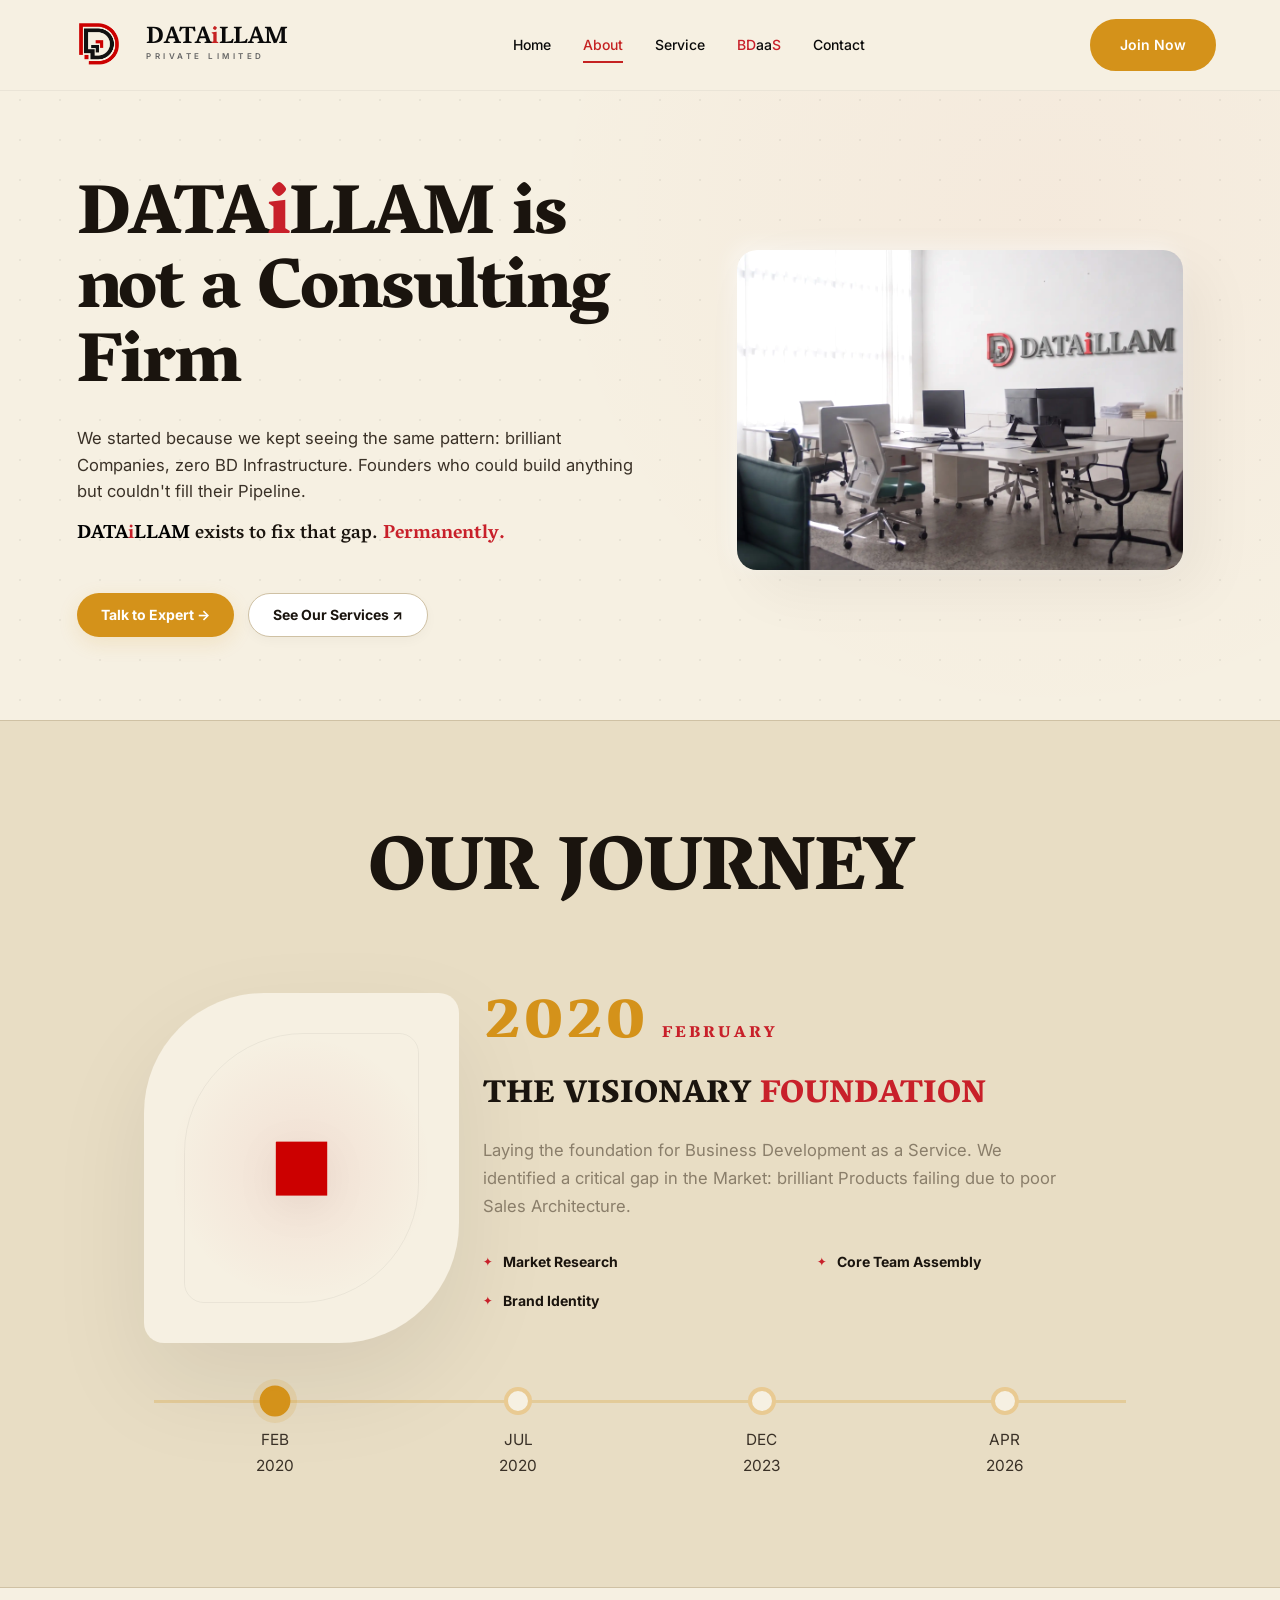
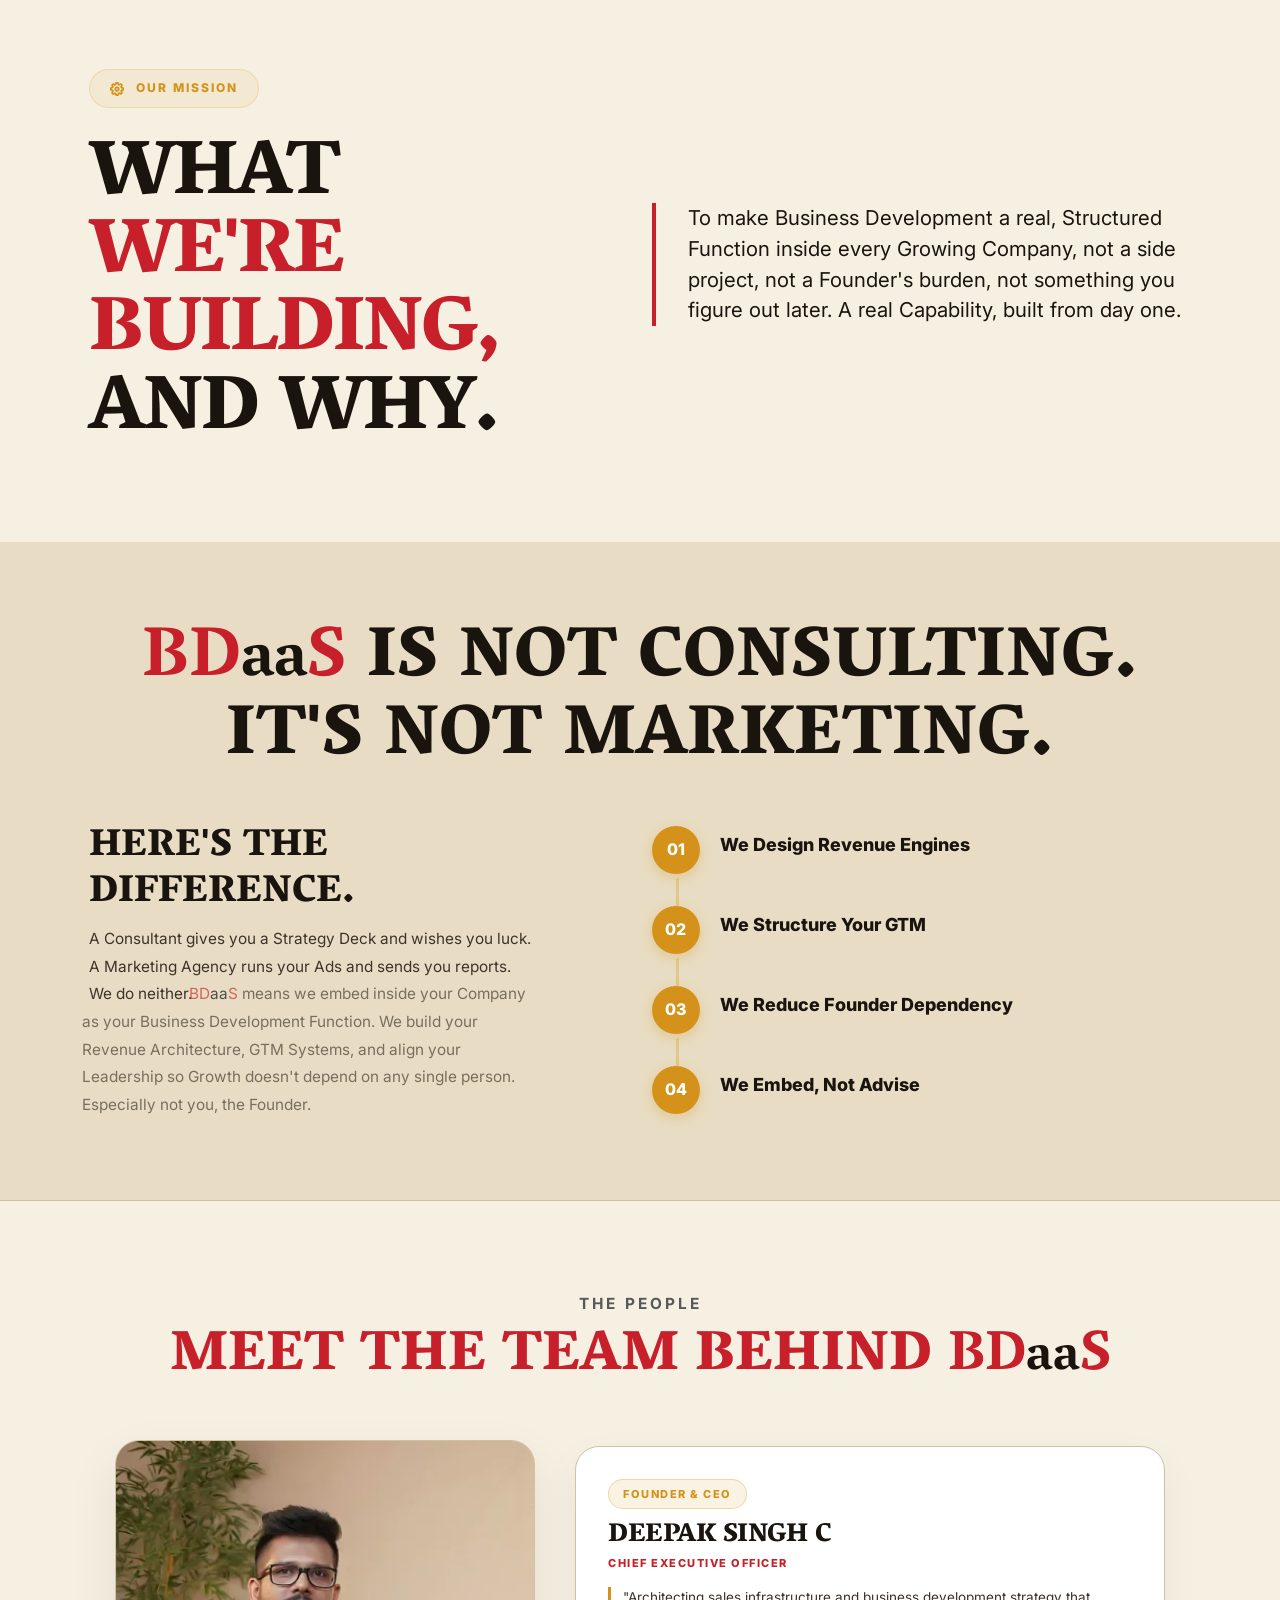
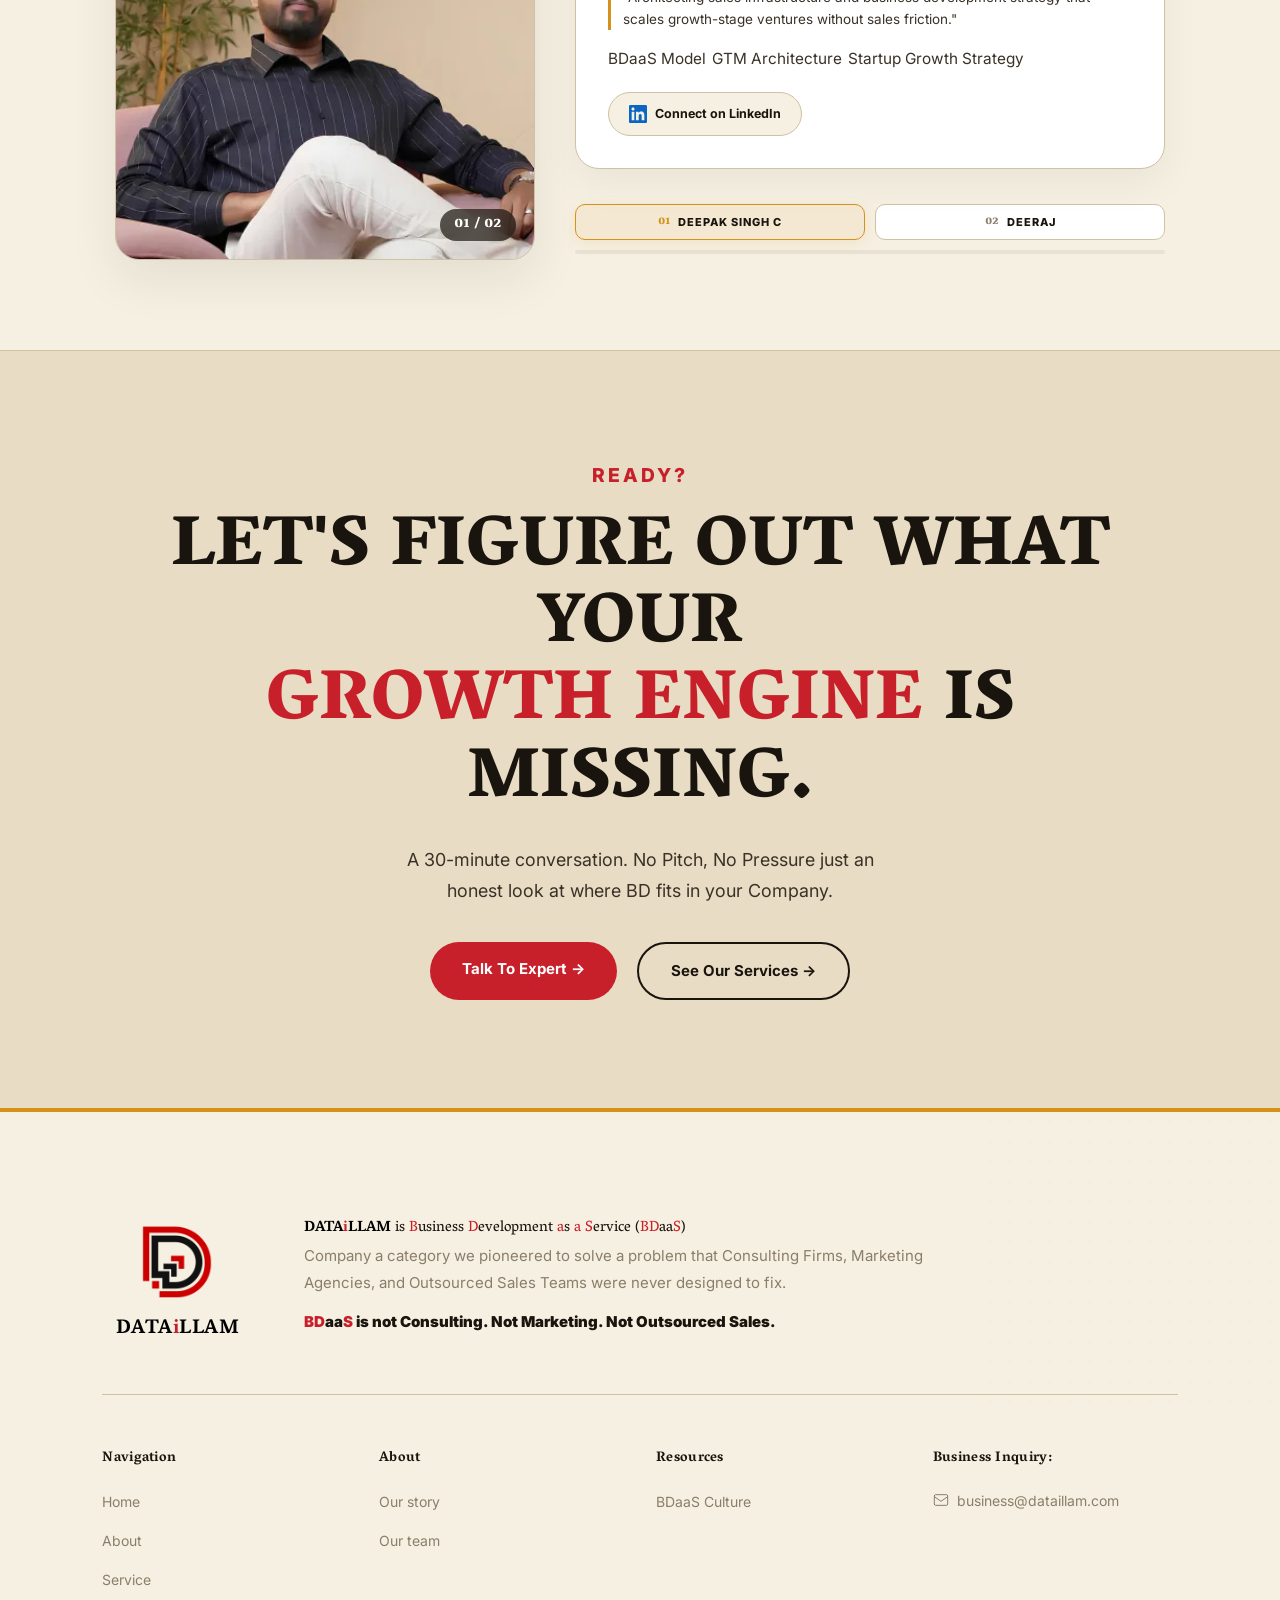
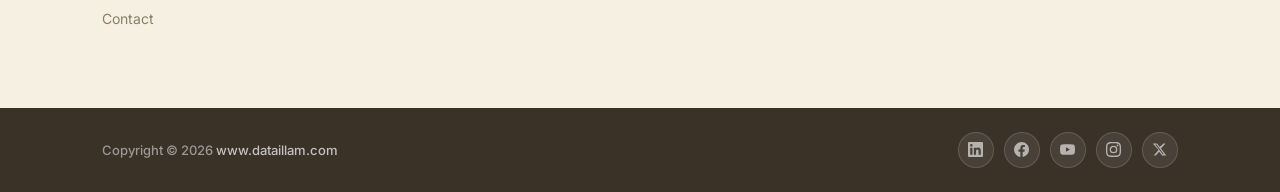
==== commit 7f2c543d: "Fix hero button mobile alignment, remove team image badges, and optimize mobile heading typography" ====
--- a/About/index.html
+++ b/About/index.html
@@ -309,7 +309,7 @@
                 <h2 class="bdaas-main-heading serif"><span class="brand-bdaas"><span class=" red-char">B</span><span
                             class="red-char">D</span><span class="small-aa">aa</span><span
                             class="red-char">S</span></span>
-                    IS NOT CONSULTING.<br>IT'S NOT MARKETING.</h2>
+                    IS NOT CONSULTING. <br class="d-none d-md-inline">IT'S NOT MARKETING.</h2>
             </div>
 
             <div class="row mt-5">
@@ -408,7 +408,6 @@
                         <img src="../img/Deepak photo.webp" alt="Deepak Singh C" class="split-exec-img active" id="teamImg0">
                         <img src="../img/Deeraj photo.webp" alt="Deeraj" class="split-exec-img" id="teamImg1">
                         
-                        <div class="split-image-badge" id="teamBadge">FOUNDER & CEO</div>
                         <div class="split-image-num" id="teamNum">01 / 02</div>
                     </div>
                 </div>
--- a/css/about.css
+++ b/css/about.css
@@ -165,18 +165,18 @@
 }
 
 .hero-desc {
-    font-size: clamp(19px, 1.4vw, 26px);
+    font-size: clamp(16px, 1.3vw, 20px);
     line-height: 1.6;
     color: var(--ink-soft);
     font-family: var(--sans) !important;
     margin-bottom: 16px;
+    max-width: 600px;
     font-weight: 400;
-    max-width: 720px;
     text-align: left;
 }
 
 .hero-desc-emphasis {
-    font-size: clamp(21px, 1.5vw, 30px);
+    font-size: clamp(18px, 1.5vw, 22px);
     line-height: 1.45;
     color: var(--ink);
     font-family: var(--sans) !important;
@@ -246,7 +246,7 @@
 @media (max-width:991px) {
     .hero-grid {
         grid-template-columns: 1fr;
-        gap: 50px;
+        gap: 40px;
         text-align: left;
     }
 
@@ -267,10 +267,13 @@
 }
 
 .hero-actions-new {
-    margin-top: 16px;
+    margin-top: 20px;
     display: flex;
     align-items: center;
-    gap: 15px;
+    gap: 14px;
+    flex-direction: row;
+    flex-wrap: nowrap;
+    width: 100%;
 }
 
 .cta-bold-btn {
@@ -280,19 +283,23 @@
     text-decoration: none;
     background: var(--amber);
     color: #fff;
-    padding: 18px 40px;
+    padding: 11px 24px;
+    height: 44px;
     font-weight: 700;
     font-size: 14px;
     border-radius: 100px;
-    gap: 10px;
+    gap: 6px;
     transition: all 0.3s var(--ease);
-    box-shadow: 0 10px 30px rgba(212, 146, 26, 0.15);
+    box-shadow: 0 6px 20px rgba(212, 146, 26, 0.15);
+    box-sizing: border-box;
+    white-space: nowrap;
 }
 
 .cta-bold-btn:hover {
     background: var(--ink);
+    color: #fff;
     transform: translateY(-2px);
-    box-shadow: 0 20px 40px rgba(0, 0, 0, 0.15);
+    box-shadow: 0 12px 28px rgba(0, 0, 0, 0.15);
 }
 
 .cta-outline-btn {
@@ -302,19 +309,62 @@
     text-decoration: none;
     background: #fff;
     color: var(--ink);
-    padding: 18px 40px;
+    padding: 11px 24px;
+    height: 44px;
     font-weight: 700;
     font-size: 14px;
     border-radius: 100px;
     transition: all 0.3s var(--ease);
-    border: 1px solid rgba(0, 0, 0, 0.1);
-    box-shadow: 0 5px 15px rgba(0, 0, 0, 0.03);
+    border: 1.5px solid var(--rule);
+    box-shadow: 0 4px 12px rgba(0, 0, 0, 0.03);
+    box-sizing: border-box;
+    white-space: nowrap;
 }
 
 .cta-outline-btn:hover {
     background: var(--paper-soft);
-    transform: translateY(-3px);
-    box-shadow: 0 15px 30px rgba(0, 0, 0, 0.08);
+    transform: translateY(-2px);
+    box-shadow: 0 10px 24px rgba(0, 0, 0, 0.08);
+}
+
+@media (max-width: 991px) {
+    .hero-actions-new {
+        display: flex !important;
+        flex-direction: row !important;
+        flex-wrap: nowrap !important;
+        align-items: center !important;
+        justify-content: flex-start !important;
+        gap: 10px !important;
+        width: 100% !important;
+        margin-top: 20px !important;
+    }
+
+    .cta-bold-btn,
+    .cta-outline-btn {
+        flex: 1 1 0% !important;
+        min-width: 0 !important;
+        padding: 0 10px !important;
+        height: 44px !important;
+        font-size: 13px !important;
+        font-weight: 700 !important;
+        text-align: center !important;
+        justify-content: center !important;
+        white-space: nowrap !important;
+        box-sizing: border-box !important;
+    }
+}
+
+@media (max-width: 480px) {
+    .hero-actions-new {
+        gap: 8px !important;
+    }
+
+    .cta-bold-btn,
+    .cta-outline-btn {
+        padding: 0 6px !important;
+        height: 42px !important;
+        font-size: 12px !important;
+    }
 }
 
 .hero-visual-block {
@@ -1015,6 +1065,10 @@
     max-width: 580px;
 }
 
+.split-image-badge {
+    display: none !important;
+}
+
 .bdaas-section {
     position: relative;
     padding: 9vh 6%;
@@ -1036,6 +1090,31 @@
     color: var(--ink);
     line-height: 1.1;
     text-transform: uppercase;
+}
+
+@media (max-width: 768px) {
+    .bdaas-section {
+        padding: 50px 5% !important;
+    }
+
+    .bdaas-main-heading {
+        font-size: clamp(22px, 5.5vw, 30px) !important;
+        line-height: 1.25 !important;
+        font-weight: 900 !important;
+        letter-spacing: -0.5px !important;
+        text-align: center !important;
+        margin-bottom: 16px !important;
+    }
+
+    .bdaas-sub-heading {
+        font-size: 20px !important;
+        margin-top: 10px !important;
+    }
+
+    .bdaas-text {
+        font-size: 14.5px !important;
+        line-height: 1.65 !important;
+    }
 }
 
 .bdaas-sub-heading {
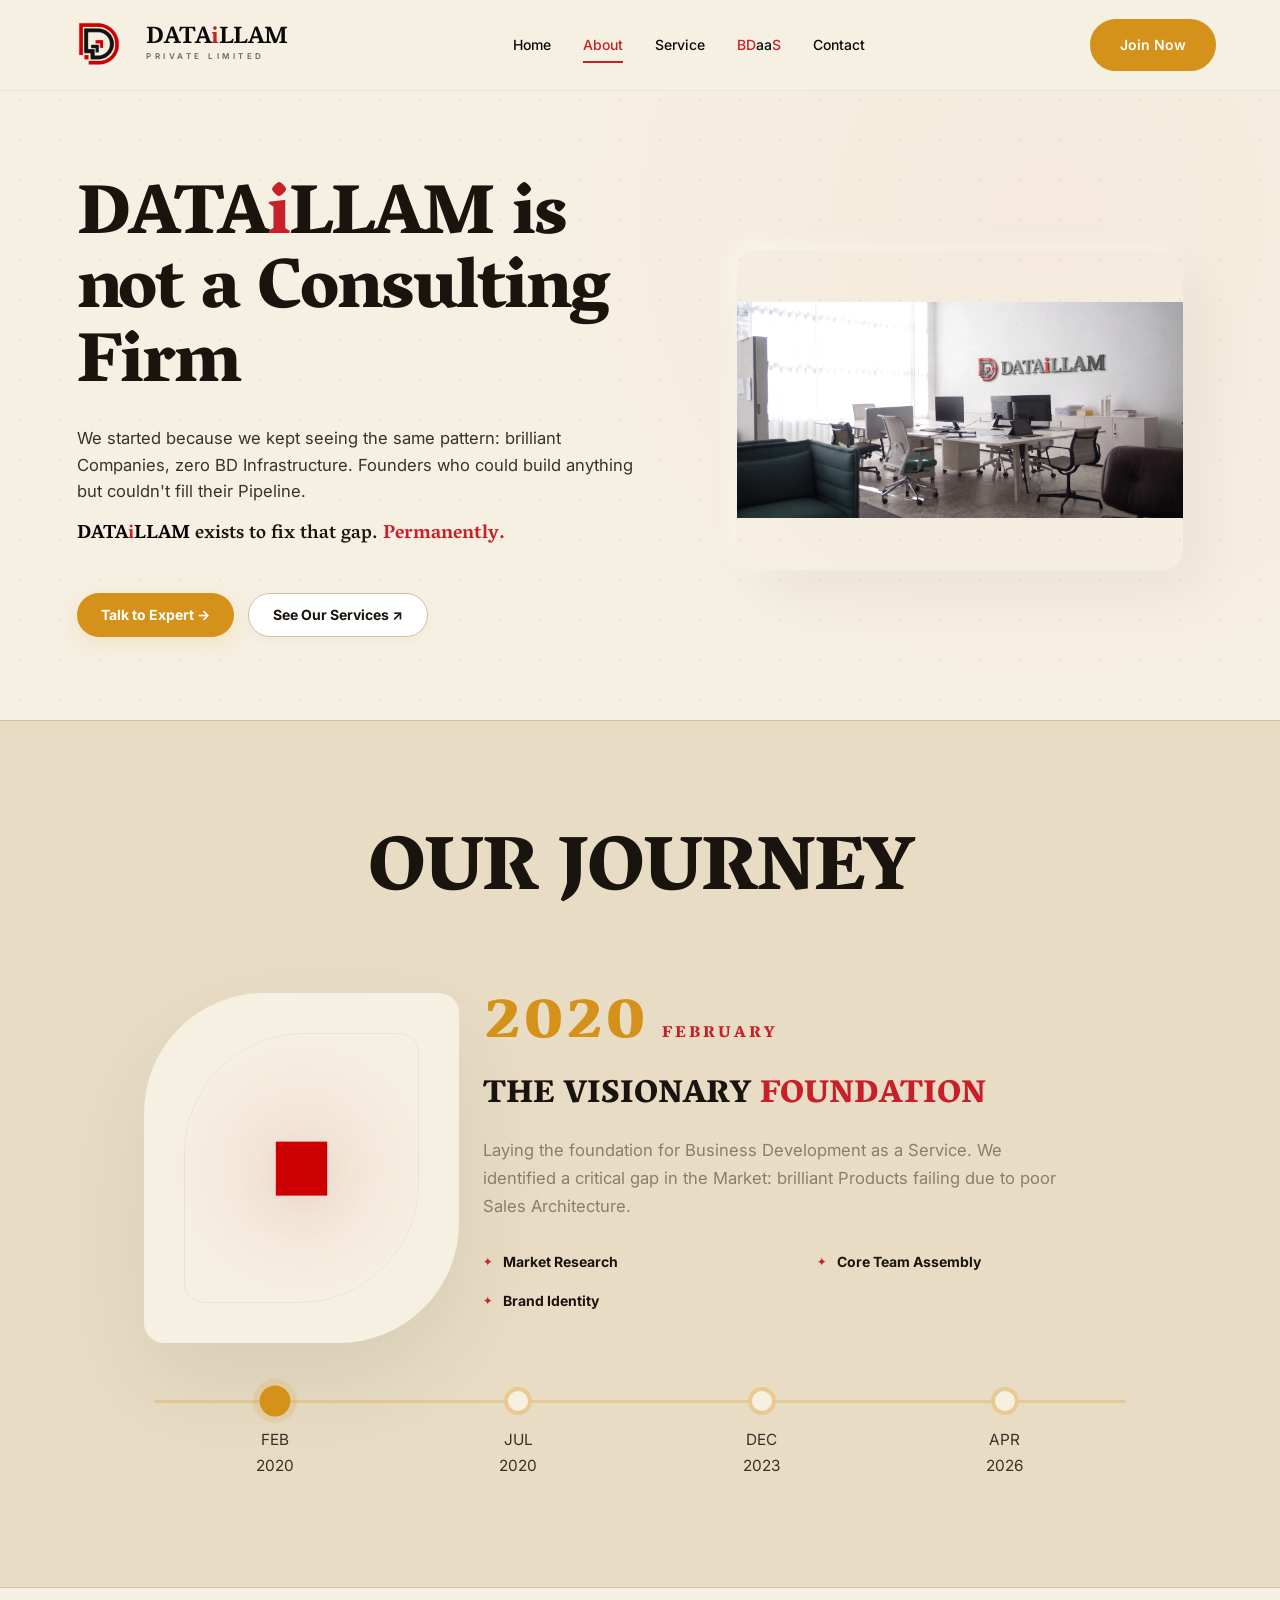
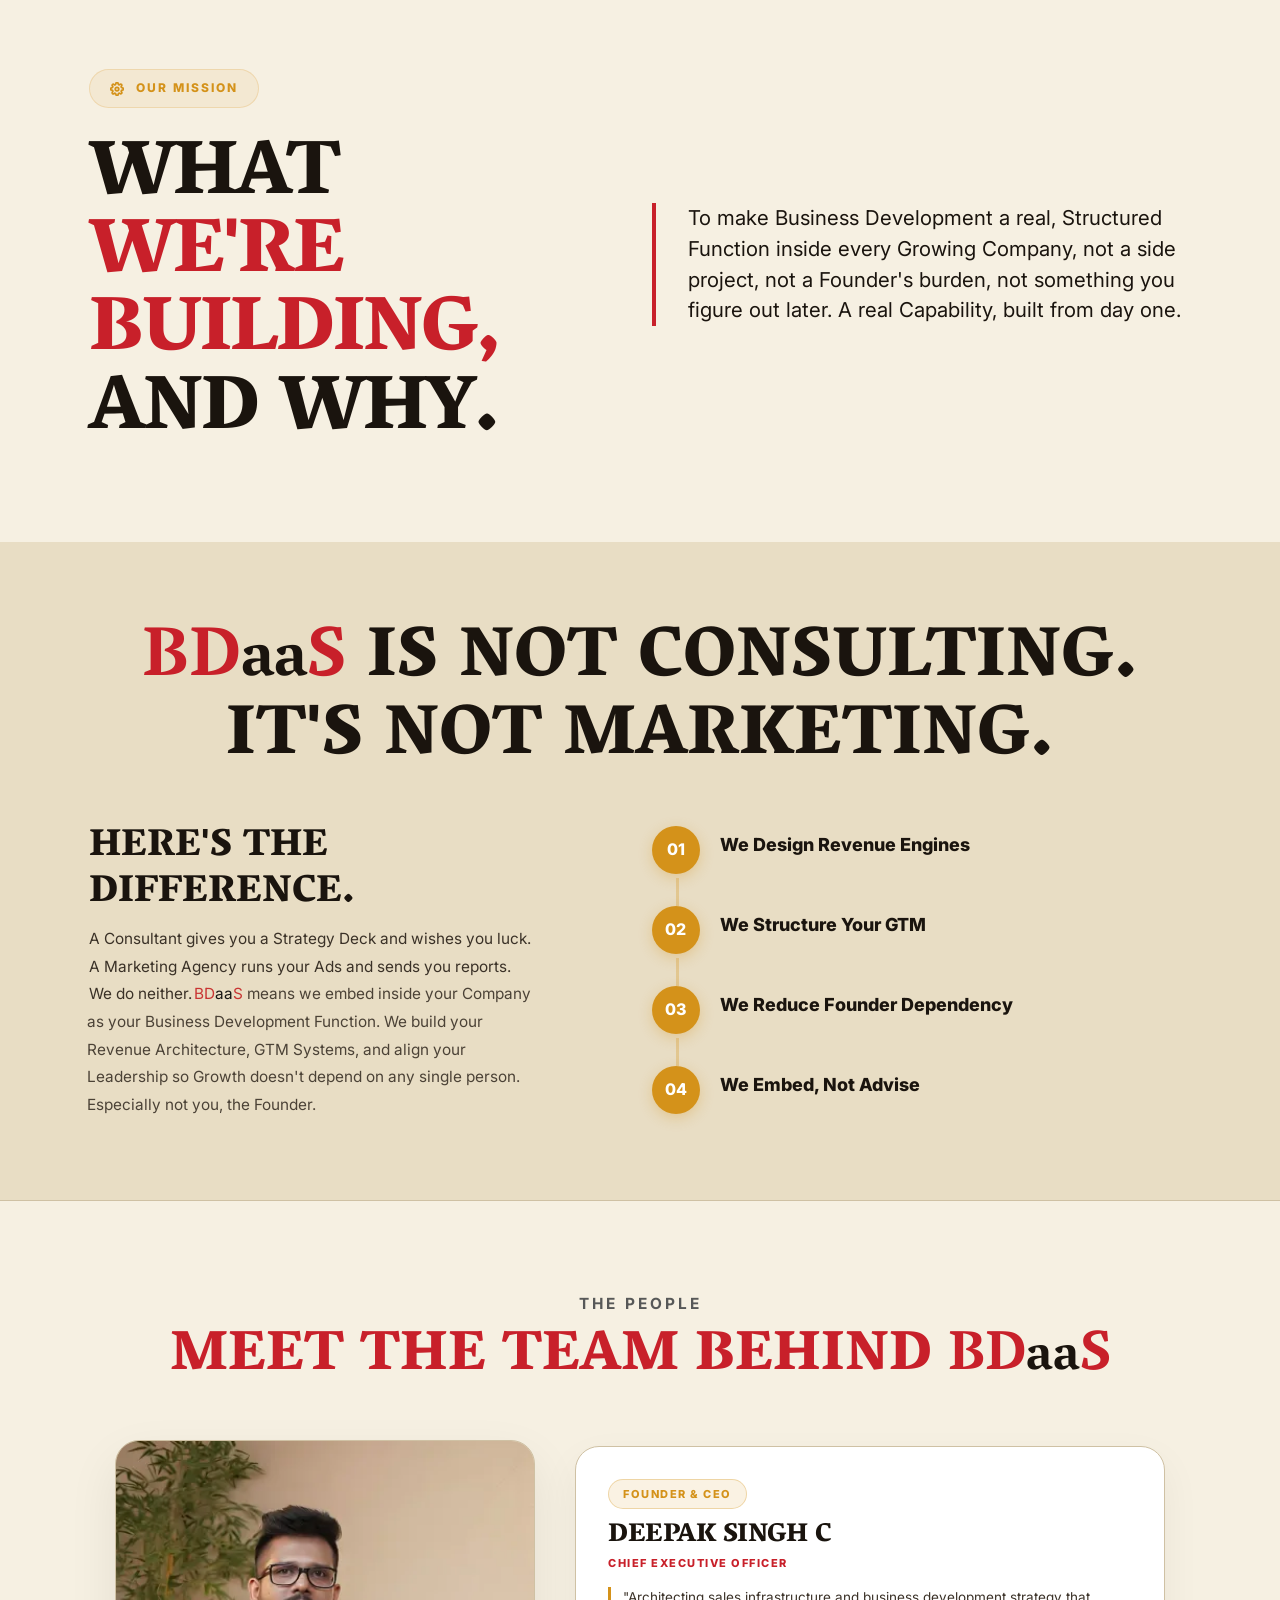
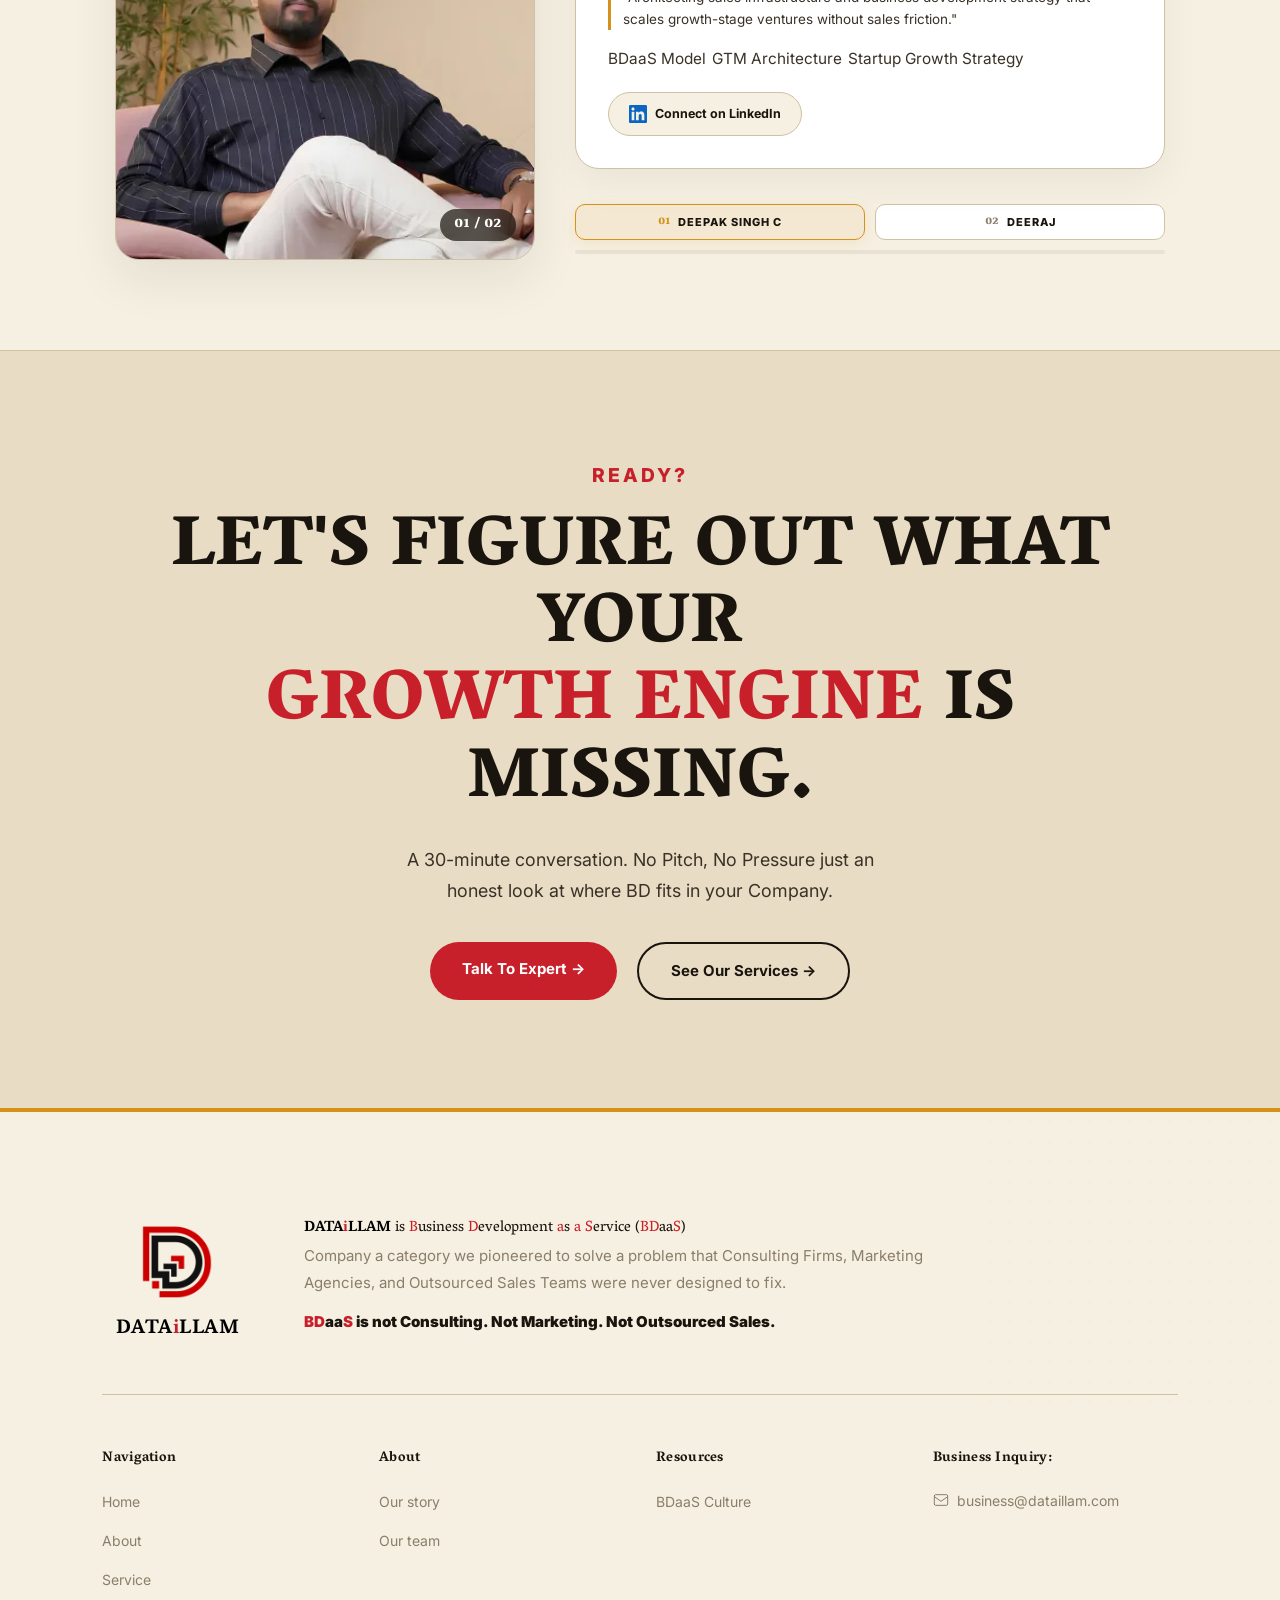
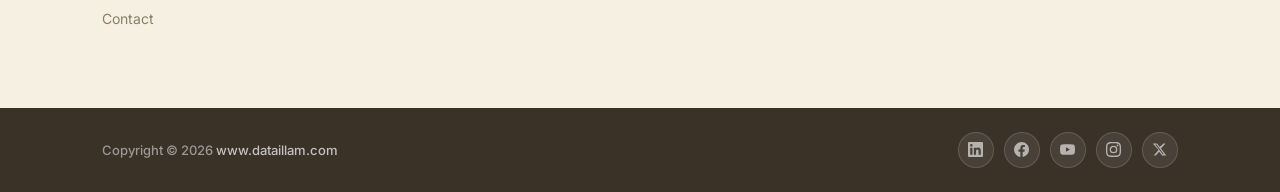
==== commit 572db62f: "Optimize mobile performance: responsive WebP LCP images, non-blocking CSS/fonts, zero-CLS dimensions" ====
--- a/About/index.html
+++ b/About/index.html
@@ -26,7 +26,8 @@
     <meta name="twitter:image" content="https://www.dataillam.com/img/Without%20BG%20Without%20Name.png">
     <link rel="canonical" href="https://www.dataillam.com/About/">
     <meta name="robots" content="index, follow">
-    <link rel="preload" href="../img/Gemini_Generated_Image_xd8lttxd8lttxd8l (1).webp" as="image" fetchpriority="high">
+    <link rel="preload" href="../img/Gemini_Generated_Image_mobile.webp" as="image" media="(max-width: 768px)" fetchpriority="high">
+    <link rel="preload" href="../img/Gemini_Generated_Image_xd8lttxd8lttxd8l (1).webp" as="image" media="(min-width: 769px)" fetchpriority="high">
     <!-- Bootstrap 5 CSS -->
     <link rel="preload" href="https://cdn.jsdelivr.net/npm/bootstrap@5.3.3/dist/css/bootstrap.min.css" as="style"
         onload="this.onload=null;this.rel='stylesheet'">
@@ -56,7 +57,7 @@
         <div class="nav-inner">
             <a href="../" class="logo">
                 <div class="logo-img-wrapper">
-                    <img src="../img/Without BG Without Name.png" alt="DATAiLLAM Logo" class="logo-img">
+                    <img src="../img/logo_optimized.webp" alt="DATAiLLAM Symbol" class="logo-img" width="40" height="40">
                 </div>
                 <div class="brand-group">
                     <span class="logo-text">DATA<span>i</span>LLAM</span>
@@ -119,8 +120,11 @@
                 <!-- Image Side -->
                 <div class="hero-visual-block">
                     <div class="visual-blob-card">
-                        <img src="../img/Gemini_Generated_Image_xd8lttxd8lttxd8l (1).webp" alt="DATAiLLAM Hero"
-                            class="hero-main-img blob-shape">
+                        <picture>
+                            <source media="(max-width: 768px)" srcset="../img/Gemini_Generated_Image_mobile.webp">
+                            <img src="../img/Gemini_Generated_Image_xd8lttxd8lttxd8l (1).webp" alt="DATAiLLAM Hero"
+                                class="hero-main-img blob-shape" width="600" height="600" fetchpriority="high">
+                        </picture>
                     </div>
                 </div>
             </div>
@@ -405,8 +409,8 @@
                 <!-- Left Column: Image Card -->
                 <div class="team-split-image-col">
                     <div class="split-image-frame">
-                        <img src="../img/Deepak photo.webp" alt="Deepak Singh C" class="split-exec-img active" id="teamImg0">
-                        <img src="../img/Deeraj photo.webp" alt="Deeraj" class="split-exec-img" id="teamImg1">
+                        <img src="../img/Deepak photo.webp" alt="Deepak Singh C" class="split-exec-img active" id="teamImg0" width="400" height="480" loading="lazy" decoding="async">
+                        <img src="../img/Deeraj photo.webp" alt="Deeraj" class="split-exec-img" id="teamImg1" width="400" height="480" loading="lazy" decoding="async">
                         
                         <div class="split-image-num" id="teamNum">01 / 02</div>
                     </div>
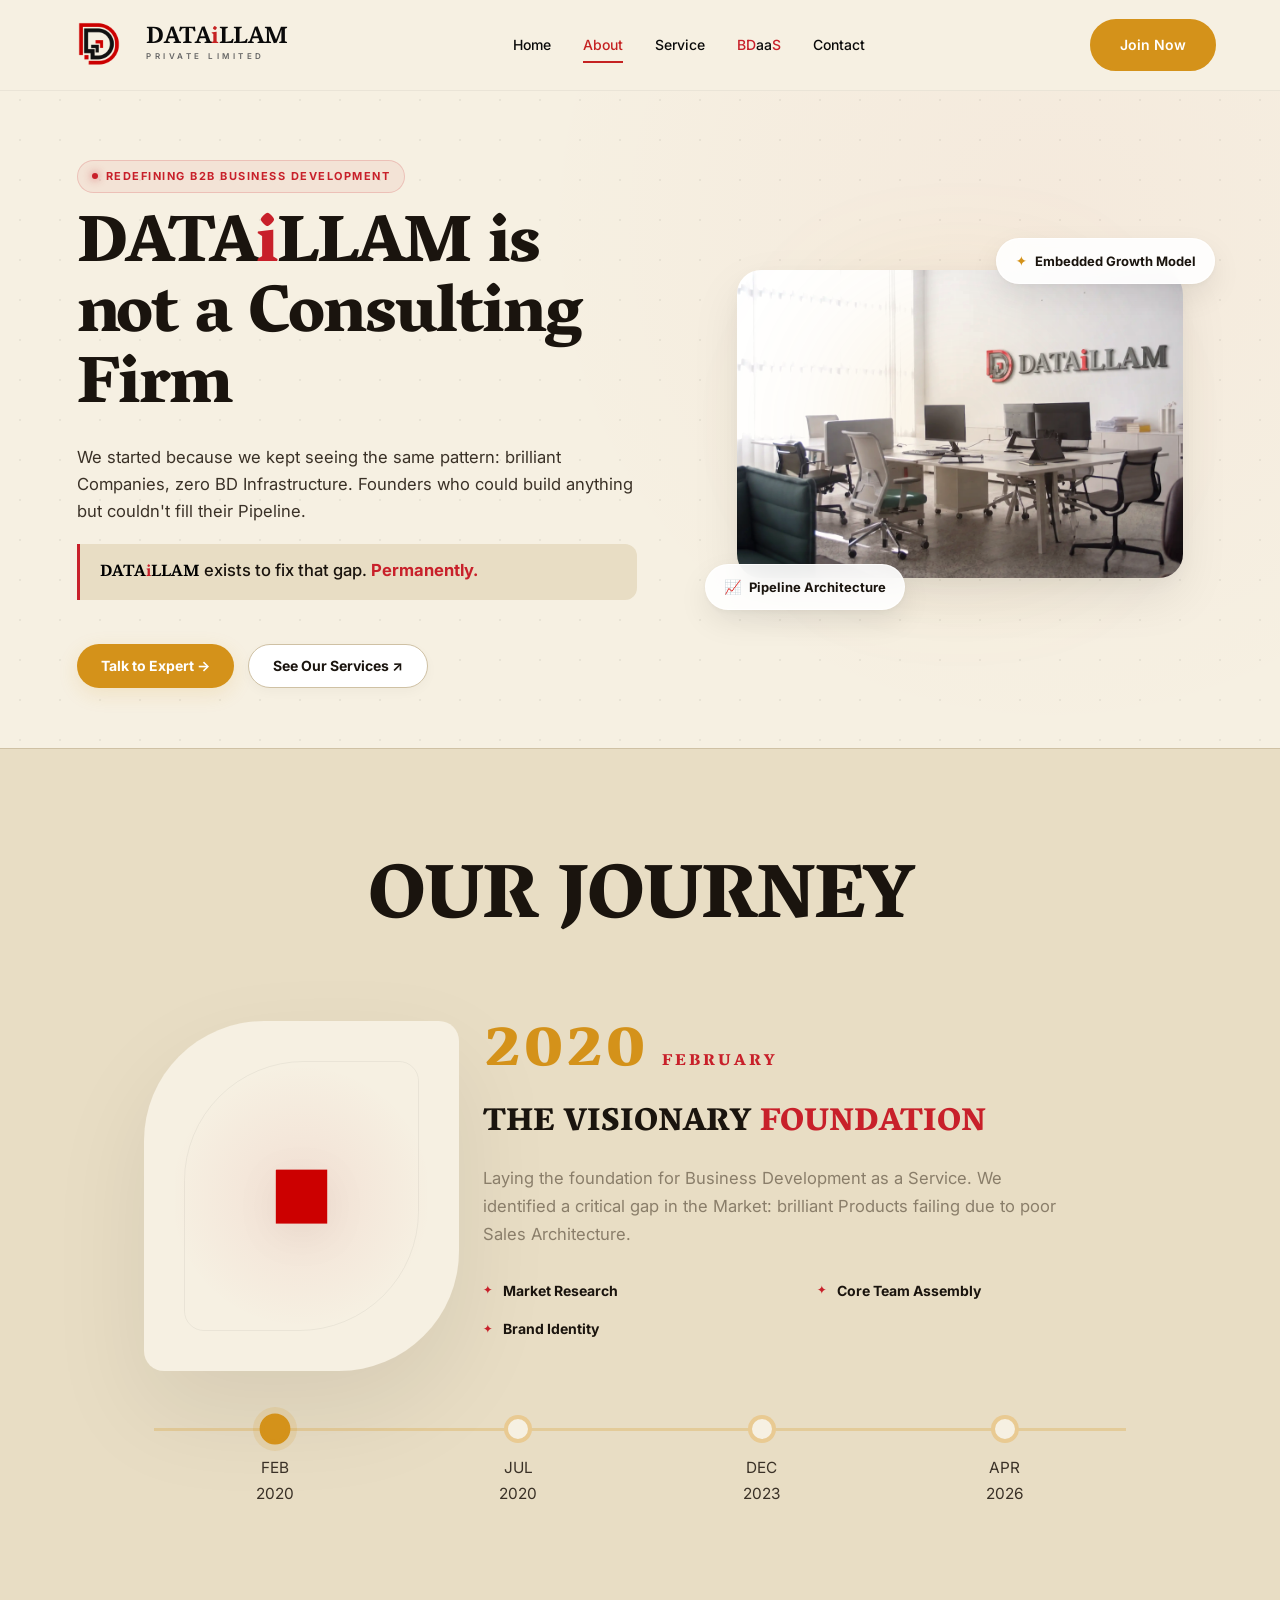
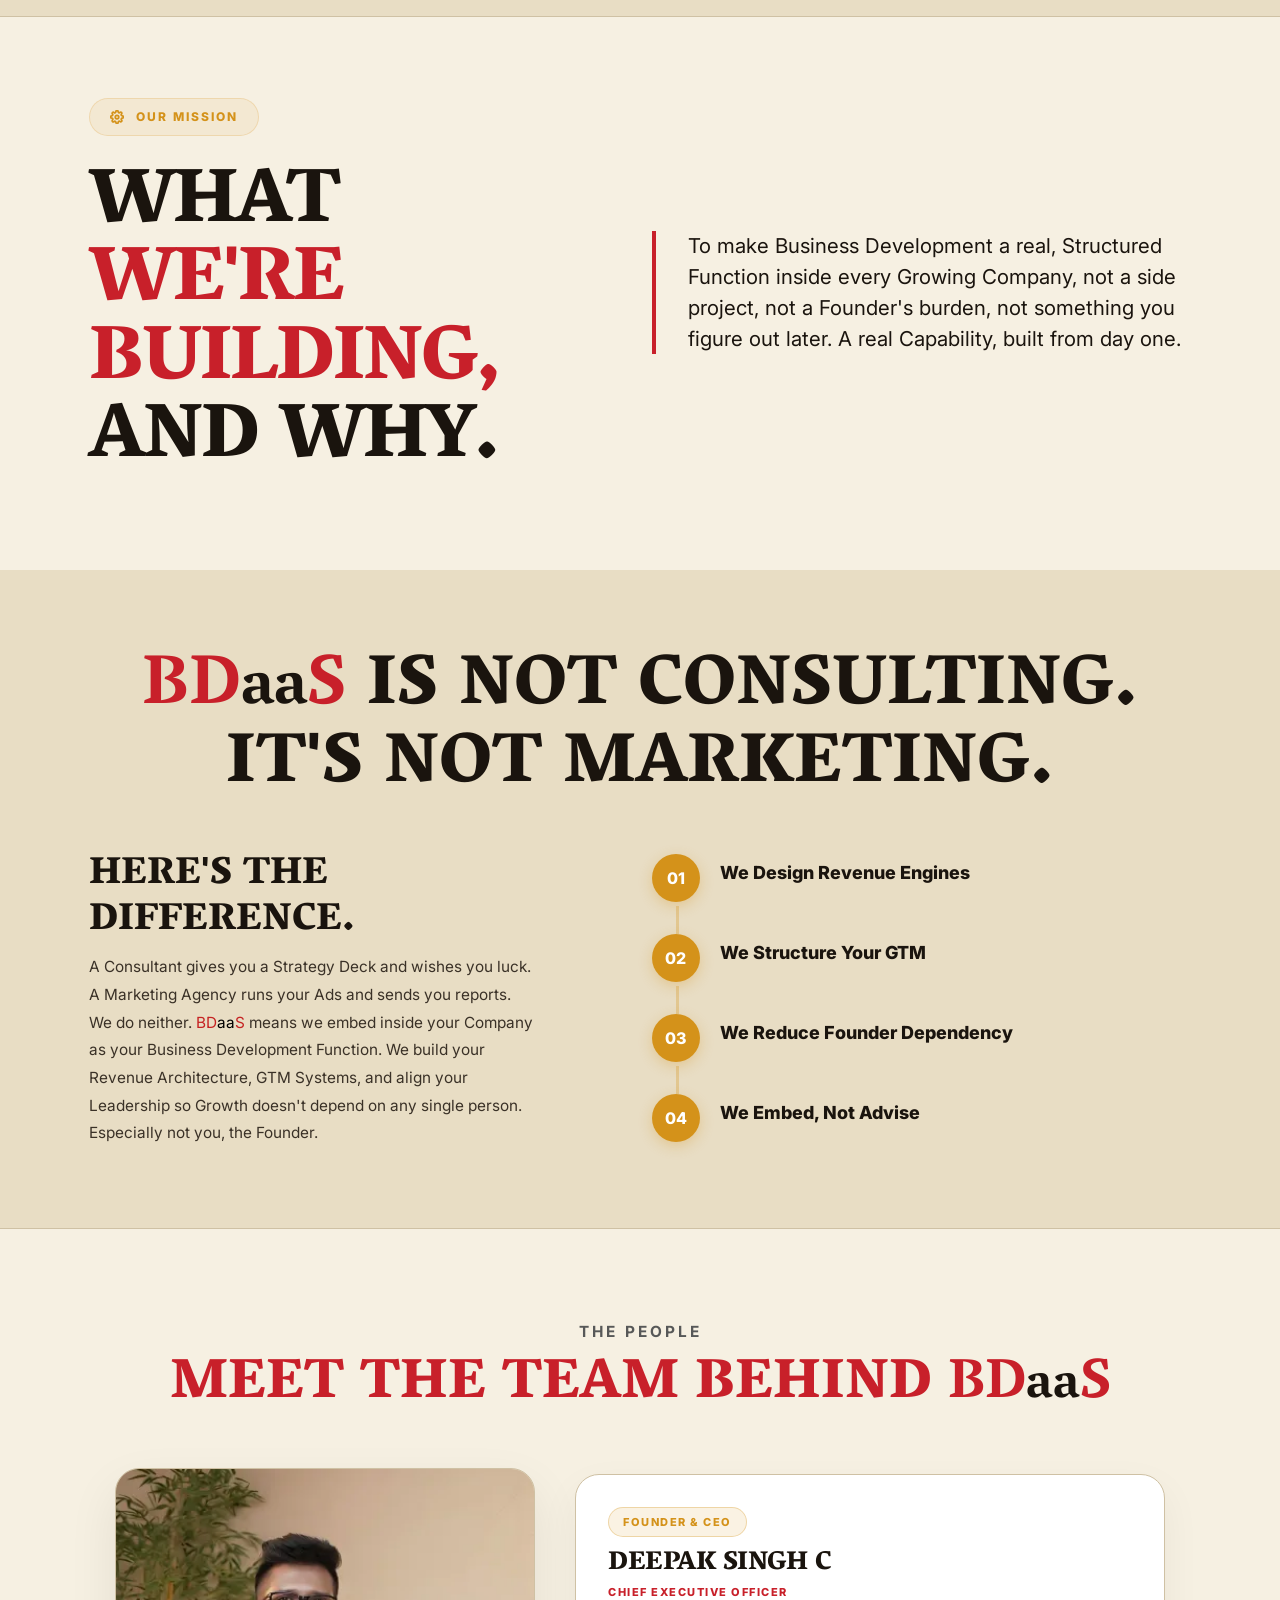
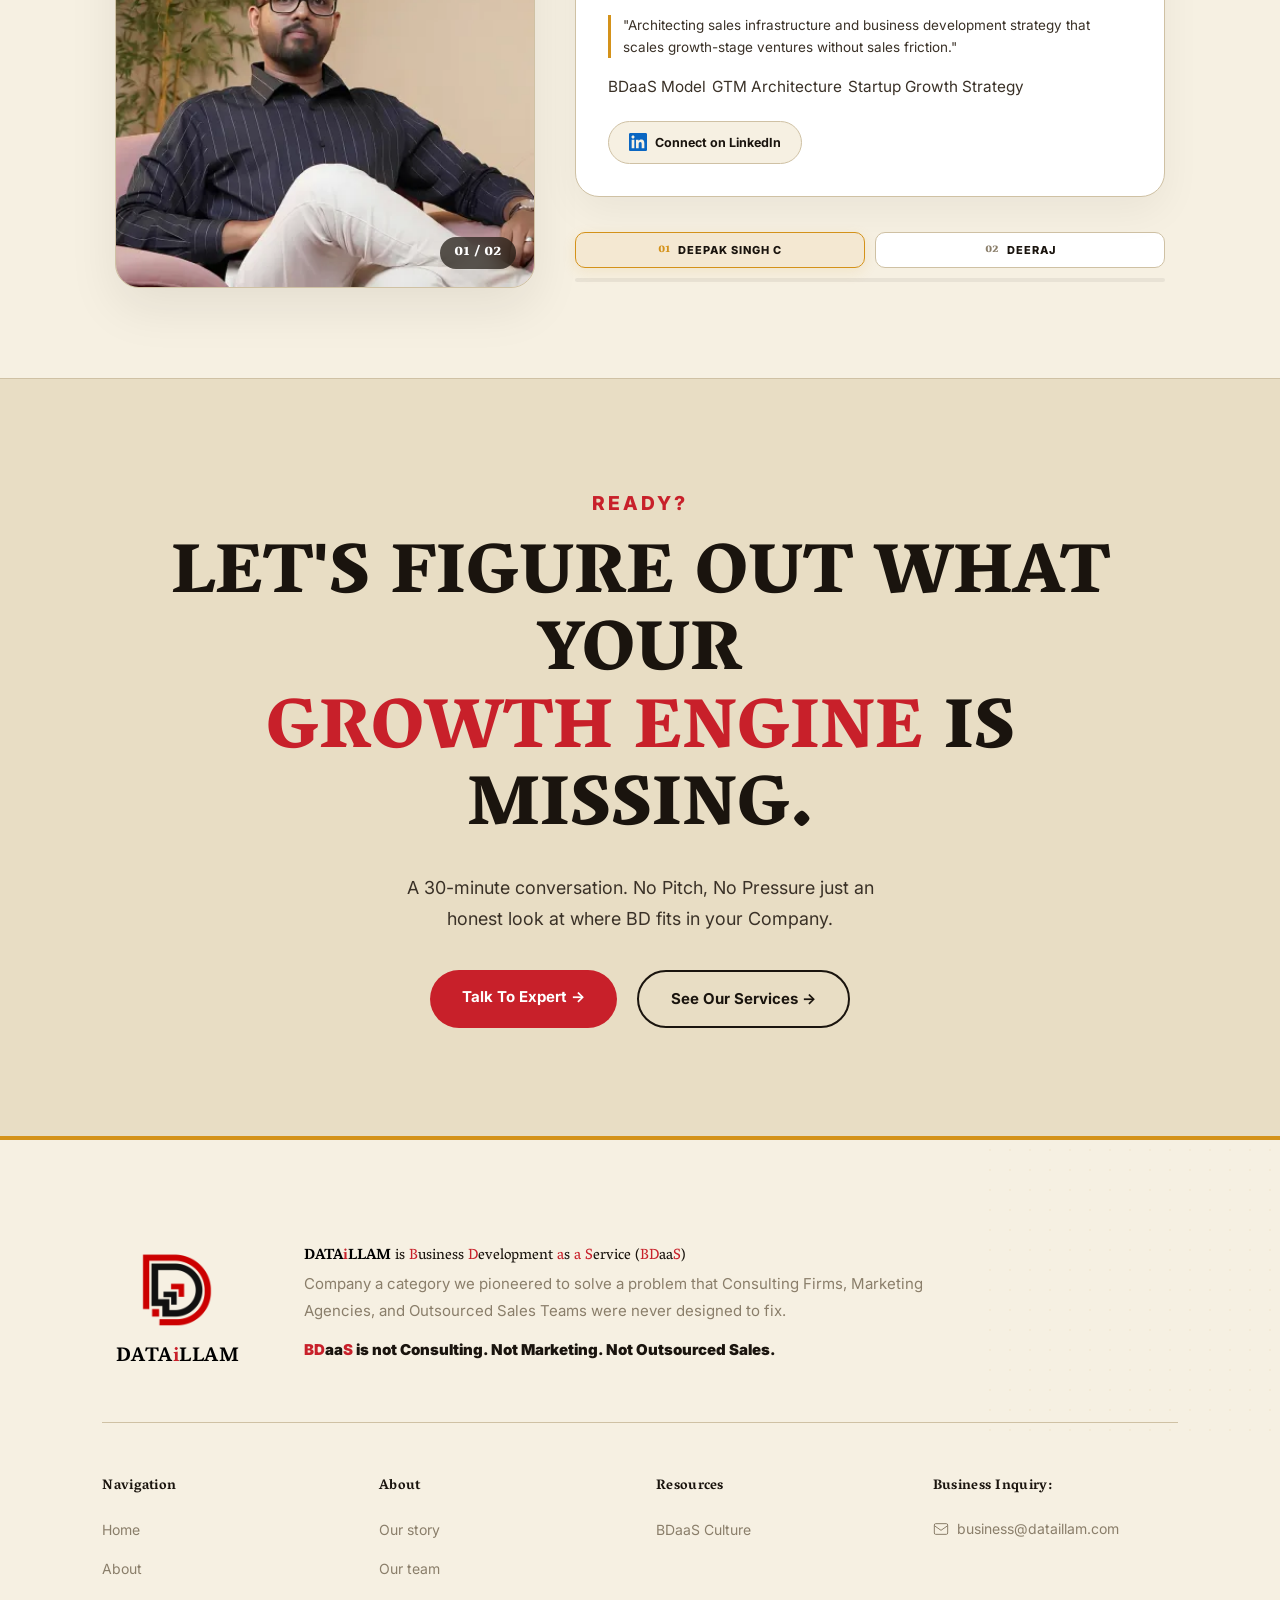
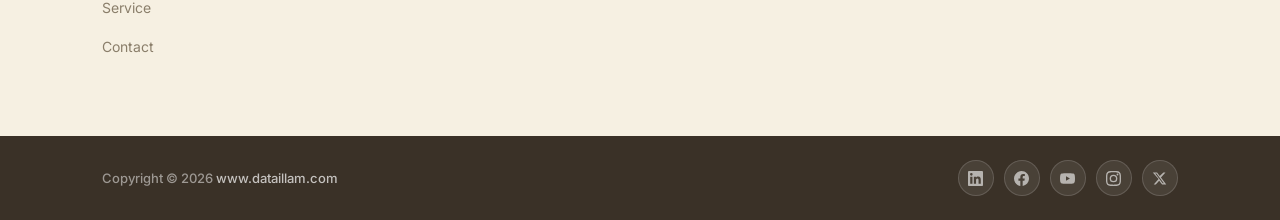
==== commit f7ad9931: "Refine About page hero section, floating card layout, YouTube links, and navbar active page indicato" ====
--- a/About/index.html
+++ b/About/index.html
@@ -92,25 +92,29 @@
 
     <!-- Hero Section -->
     <section class="about-hero-v2">
-
-
+        <div class="hero-ambient-bg"></div>
         <div class="hero-main-layout">
-
-
             <div class="hero-grid">
                 <!-- Left: Content Side -->
                 <div class="hero-text-block">
-                    <h1 class="hero-title"><span class="brand-text">DATA<span>i</span>LLAM</span> is not a Consulting
-                        Firm</h1>
+                    <div class="hero-badge">
+                        <span class="badge-dot"></span>
+                        <span>REDEFINING B2B BUSINESS DEVELOPMENT</span>
+                    </div>
+
+                    <h1 class="hero-title"><span class="brand-text">DATA<span>i</span>LLAM</span> is not a Consulting Firm</h1>
 
                     <p class="hero-desc">
                         We started because we kept seeing the same pattern: brilliant Companies, zero BD
                         Infrastructure. Founders who could build anything but couldn't fill their Pipeline.
                     </p>
-                    <p class="hero-desc-emphasis " style="font-family: var(--serif) !important;">
-                        <span class="brand-text">DATA<span>i</span>LLAM</span> exists to fix that gap. <strong
-                            style="color: var(--red);">Permanently.</strong>
-                    </p>
+
+                    <div class="hero-emphasis-box">
+                        <p class="hero-desc-emphasis">
+                            <span class="brand-text">DATA<span>i</span>LLAM</span> exists to fix that gap. <strong style="color: var(--red);">Permanently.</strong>
+                        </p>
+                    </div>
+
                     <div class="hero-actions-new">
                         <a href="../Contact/" class="cta-bold-btn">Talk to Expert &rarr;</a>
                         <a href="../Service/" class="cta-outline-btn">See Our Services &#x2197;</a>
@@ -119,12 +123,23 @@
 
                 <!-- Image Side -->
                 <div class="hero-visual-block">
+                    <div class="hero-ambient-glow"></div>
                     <div class="visual-blob-card">
                         <picture>
                             <source media="(max-width: 768px)" srcset="../img/Gemini_Generated_Image_mobile.webp">
                             <img src="../img/Gemini_Generated_Image_xd8lttxd8lttxd8l (1).webp" alt="DATAiLLAM Hero"
                                 class="hero-main-img blob-shape" width="600" height="600" fetchpriority="high">
                         </picture>
+                    </div>
+
+                    <div class="glass-badge badge-top-right">
+                        <span class="badge-icon">✦</span>
+                        <span>Embedded Growth Model</span>
+                    </div>
+
+                    <div class="glass-badge badge-bottom-left">
+                        <span class="badge-icon">📈</span>
+                        <span>Pipeline Architecture</span>
                     </div>
                 </div>
             </div>
@@ -544,7 +559,7 @@
                     <div class="footer-col-title">About</div>
                     <ul class="footer-links">
                         <li><a href="../About/">Our story</a></li>
-                        <li><a href="../About/#teamCarousel">Our team</a></li>
+                        <li><a href="#teamSection">Our team</a></li>
                     </ul>
                 </div>
                 <div>
@@ -584,7 +599,7 @@
                             d="M24 12.073c0-6.627-5.373-12-12-12s-12 5.373-12 12c0 5.99 4.388 10.954 10.125 11.854v-8.385H7.078v-3.47h3.047V9.43c0-3.007 1.792-4.669 4.533-4.669 1.312 0 2.686.235 2.686.235v2.953H15.83c-1.491 0-1.956.925-1.956 1.874v2.25h3.328l-.532 3.47h-2.796v8.385C19.612 23.027 24 18.062 24 12.073z" />
                     </svg>
                 </a>
-                <a href="#" class="social-btn" aria-label="YouTube">
+                <a href="https://www.youtube.com/@BDaaSLaunchbyDATAiLLAM" class="social-btn" aria-label="YouTube" target="_blank" rel="noopener noreferrer">
                     <svg viewBox="0 0 24 24">
                         <path
                             d="M23.495 6.205a3.007 3.007 0 00-2.088-2.088c-1.87-.501-9.396-.501-9.396-.501s-7.507-.01-9.396.501A3.007 3.007 0 00.527 6.205a31.247 31.247 0 00-.522 5.805 31.247 31.247 0 00.522 5.783 3.007 3.007 0 002.088 2.088c1.868.502 9.396.502 9.396.502s7.506 0 9.396-.502a3.007 3.007 0 002.088-2.088 31.247 31.247 0 00.5-5.783 31.247 31.247 0 00-.5-5.805zM9.609 15.601V8.408l6.264 3.602z" />
--- a/css/about.css
+++ b/css/about.css
@@ -1,107 +1,189 @@
-:root {
+:root  {
+    
     --paper: #F1E9D8;
+    
     --paper-deep: #E8DDC4;
+    
     --paper-soft: #F6F0E2;
+    
     --ink: #1A140E;
+    
     --ink-soft: #3A3127;
+    
     --mute: #8A7E6A;
+    
     --rule: #CFC1A4;
+    
     --red: #C8202A;
+    
     --red-deep: #9A1520;
+    
     --amber: #D4921A;
+    
     --amber-light: #E8A830;
+    
     --amber-pale: #F6EDD6;
+    
     --serif: 'Vesper Libre', 'Times New Roman', serif;
+    
     --sans: 'Inter', system-ui, sans-serif;
+    
     --ease: cubic-bezier(.16, 1, .3, 1);
+    
     --gold: var(--amber);
+    
     --gold-light: var(--amber-light);
+    
     --gold-pale: var(--amber-pale);
+    
     --off-white: var(--paper);
+    
     --cream: var(--paper-deep);
+    
     --warm-white: var(--paper-soft);
+    
     --black: var(--ink);
+    
     --dark: var(--ink-soft);
+    
     --text: var(--ink-soft);
+    
     --text-muted: var(--mute);
+    
     --border: var(--rule);
 }
 
-* {
+
+
+*  {
+    
     margin: 0;
+    
     padding: 0;
+    
     box-sizing: border-box
 }
 
-html {
+
+
+html  {
+    
     scroll-behavior: smooth
 }
 
-body {
+
+
+body  {
+    
     font-family: var(--sans);
+    
     background: var(--paper-soft);
+    
     color: var(--ink-soft);
+    
     overflow-x: hidden;
+    
     font-size: clamp(15px, 1.2vw, 18px);
+    
     line-height: 1.7;
 }
+
+
 
 p,
 .hero-desc,
 .slide-desc,
 .mission-text,
-.cta-desc {
+.cta-desc  {
+    
     font-family: var(--sans) !important;
 }
+
+
 
 h1,
 h2,
 h3,
 h4,
 h5,
-h6 {
+h6  {
+    
     font-family: var(--serif) !important;
 }
 
-.brand-text {
+
+
+.brand-text  {
+    
     font-family: var(--serif) !important;
+    
     font-weight: 700;
+    
     color: #000000 !important;
 }
 
-.brand-text span {
+
+
+.brand-text span  {
+    
     color: var(--red) !important;
 }
 
-.brand-bdaas {
+
+
+.brand-bdaas  {
+    
     font-family: var(--serif) !important;
+    
     font-weight: 700;
+    
     color: var(--ink) !important;
+    
     display: inline-block;
 }
 
-.brand-bdaas .red-char {
+
+
+.brand-bdaas .red-char  {
+    
     color: var(--red) !important;
 }
 
-.brand-bdaas .small-aa {
+
+
+.brand-bdaas .small-aa  {
+    
     color: var(--ink) !important;
+    
     text-transform: lowercase;
+    
     font-size: 0.9em;
 }
 
-::-webkit-scrollbar {
+
+
+::-webkit-scrollbar  {
+    
     display: none
 }
 
-html {
+
+
+html  {
+    
     -ms-overflow-style: none;
+    
     scrollbar-width: none
 }
 
-.serif {
+
+
+.serif  {
+    
     font-family: var(--serif);
 }
+
+
 
 h1,
 h2,
@@ -113,2829 +195,5399 @@
 .bdaas-sub-heading,
 .cta-heading,
 .slide-title,
-.step-title {
+.step-title  {
+    
     font-weight: 900;
 }
 
+
+
 .text-red,
-.red {
+.red  {
+    
     color: var(--red);
 }
 
-.about-hero-v2 {
+
+
+.about-hero-v2  {
+    
     padding: 160px 6% 60px;
+    
     min-height: 80vh;
+    
     display: flex;
+    
     flex-direction: column;
+    
     justify-content: center;
+    
     background: var(--paper-soft);
+    
     position: relative;
+    
     overflow: hidden;
+    
     box-sizing: border-box;
+    
     background-image: radial-gradient(rgba(0, 0, 0, 0.05) 1.2px, transparent 1.2px);
+    
     background-size: 40px 40px;
 }
 
-.about-hero-v2::after {
+
+
+.about-hero-v2::after  {
+    
     content: '';
+    
     position: absolute;
+    
     top: 0;
+    
     right: 0;
+    
     width: 60%;
+    
     height: 100%;
+    
     background: radial-gradient(circle at 70% 30%, rgba(200, 32, 42, 0.03), transparent 70%);
+    
+    
     pointer-events: none;
 }
 
-.hero-title {
-    font-family: var(--serif);
-    font-size: clamp(42px, 5.5vw, 96px);
-    font-weight: 800;
-    line-height: 1.05;
-    color: var(--ink);
-    margin-bottom: 20px;
-    text-align: left;
-    letter-spacing: -2px;
-}
-
-.hero-title .brand-text {
-    font-weight: inherit !important;
-    color: inherit !important;
-    letter-spacing: inherit;
-}
-
-.hero-desc {
-    font-size: clamp(16px, 1.3vw, 20px);
-    line-height: 1.6;
-    color: var(--ink-soft);
-    font-family: var(--sans) !important;
-    margin-bottom: 16px;
-    max-width: 600px;
-    font-weight: 400;
-    text-align: left;
-}
-
-.hero-desc-emphasis {
-    font-size: clamp(18px, 1.5vw, 22px);
-    line-height: 1.45;
-    color: var(--ink);
-    font-family: var(--sans) !important;
-    margin-bottom: 24px;
-    font-weight: 500;
-    text-align: left;
-}
-
-.hero-desc-emphasis .brand-text {
-    font-weight: 700 !important;
-}
-
-.hero-desc span {
-    color: var(--red);
-    font-weight: 700;
-}
-
-.hero-main-layout {
-    max-width: 1700px;
-    margin: 0 auto;
-    position: relative;
-}
-
-.layout-bridge {
-    position: absolute;
-    top: 50%;
-    left: 0;
-    width: 100%;
-    height: 1px;
-    z-index: 1;
-    display: flex;
-    align-items: center;
-    justify-content: center;
-    pointer-events: none;
-    opacity: 0.6;
-}
-
-.bridge-line {
-    position: absolute;
-    width: 100%;
-    height: 1px;
-    background: var(--rule);
-}
-
-.bridge-accent {
-    background: var(--paper-soft);
-    padding: 0 20px;
-    font-family: var(--serif);
-    font-size: 12px;
-    font-weight: 700;
-    letter-spacing: 4px;
-    text-transform: uppercase;
-    color: var(--mute);
-    position: relative;
-    z-index: 2;
-}
-
-.hero-grid {
-    display: grid;
-    grid-template-columns: 1.15fr 1fr;
-    gap: 80px;
-    align-items: center;
-    position: relative;
-    z-index: 5;
-}
-
-@media (max-width:991px) {
-    .hero-grid {
-        grid-template-columns: 1fr;
-        gap: 40px;
-        text-align: left;
-    }
-
-    .hero-title {
-        text-align: left;
-    }
-}
-
-.hero-text-block {
-    position: relative;
-}
-
-.hero-text-block {
-    display: flex;
-    flex-direction: column;
-    justify-content: center;
-    padding: 0;
-}
-
-.hero-actions-new {
-    margin-top: 20px;
-    display: flex;
-    align-items: center;
-    gap: 14px;
-    flex-direction: row;
-    flex-wrap: nowrap;
-    width: 100%;
-}
-
-.cta-bold-btn {
-    display: inline-flex;
-    align-items: center;
-    justify-content: center;
-    text-decoration: none;
-    background: var(--amber);
-    color: #fff;
-    padding: 11px 24px;
-    height: 44px;
-    font-weight: 700;
-    font-size: 14px;
-    border-radius: 100px;
-    gap: 6px;
-    transition: all 0.3s var(--ease);
-    box-shadow: 0 6px 20px rgba(212, 146, 26, 0.15);
-    box-sizing: border-box;
-    white-space: nowrap;
-}
-
-.cta-bold-btn:hover {
-    background: var(--ink);
-    color: #fff;
-    transform: translateY(-2px);
-    box-shadow: 0 12px 28px rgba(0, 0, 0, 0.15);
-}
-
-.cta-outline-btn {
-    display: inline-flex;
-    align-items: center;
-    justify-content: center;
-    text-decoration: none;
-    background: #fff;
-    color: var(--ink);
-    padding: 11px 24px;
-    height: 44px;
-    font-weight: 700;
-    font-size: 14px;
-    border-radius: 100px;
-    transition: all 0.3s var(--ease);
-    border: 1.5px solid var(--rule);
-    box-shadow: 0 4px 12px rgba(0, 0, 0, 0.03);
-    box-sizing: border-box;
-    white-space: nowrap;
-}
-
-.cta-outline-btn:hover {
-    background: var(--paper-soft);
-    transform: translateY(-2px);
-    box-shadow: 0 10px 24px rgba(0, 0, 0, 0.08);
-}
-
-@media (max-width: 991px) {
-    .hero-actions-new {
-        display: flex !important;
-        flex-direction: row !important;
-        flex-wrap: nowrap !important;
-        align-items: center !important;
-        justify-content: flex-start !important;
-        gap: 10px !important;
-        width: 100% !important;
-        margin-top: 20px !important;
-    }
-
-    .cta-bold-btn,
-    .cta-outline-btn {
-        flex: 1 1 0% !important;
-        min-width: 0 !important;
-        padding: 0 10px !important;
-        height: 44px !important;
-        font-size: 13px !important;
-        font-weight: 700 !important;
-        text-align: center !important;
-        justify-content: center !important;
-        white-space: nowrap !important;
-        box-sizing: border-box !important;
-    }
-}
-
-@media (max-width: 480px) {
-    .hero-actions-new {
-        gap: 8px !important;
-    }
-
-    .cta-bold-btn,
-    .cta-outline-btn {
-        padding: 0 6px !important;
-        height: 42px !important;
-        font-size: 12px !important;
-    }
-}
-
-.hero-visual-block {
-    position: relative;
-    padding: 20px;
-    display: flex;
-    justify-content: center;
-    align-items: center;
-    perspective: 1500px;
-}
-
-.visual-blob-card {
-    position: relative;
-    width: 100%;
-    max-width: 100%;
-    aspect-ratio: 1.4 / 1;
-    display: flex;
-    justify-content: center;
-    align-items: center;
-    border-radius: 20px;
-    background: transparent;
-    padding: 0;
-    box-shadow: 20px 20px 60px rgba(0, 0, 0, 0.05), -5px -5px 20px rgba(255, 255, 255, 0.5);
-    transform: rotateY(-12deg) rotateX(8deg);
-    transform-style: preserve-3d;
-    transition: all 0.6s var(--ease);
-    opacity: 0;
-}
-
-.hero-main-img.blob-shape {
-    width: 100%;
-    height: 100%;
-    object-fit: cover;
-    border-radius: inherit;
-    filter: contrast(1.05);
-    transition: all 0.6s var(--ease);
-}
-
-.visual-blob-card:hover {
-    transform: rotateY(-5deg) rotateX(2deg) translateY(-15px) scale(1.02);
-    box-shadow: 40px 40px 80px rgba(0, 0, 0, 0.1), -10px -10px 30px rgba(255, 255, 255, 0.8);
-}
-
-.visual-callout {
-    position: absolute;
-    bottom: 20px;
-    right: -20px;
-    background: var(--ink);
-    color: #fff;
-    padding: 15px 25px;
-    z-index: 10;
-    display: flex;
-    flex-direction: column;
-    gap: 4px;
-    border-radius: 2px;
-    box-shadow: 10px 10px 0px var(--red);
-}
-
-.callout-code {
-    font-size: 10px;
-    font-weight: 800;
-    color: var(--red);
-    letter-spacing: 2px;
-}
-
-.callout-text {
-    font-size: 12px;
-    font-weight: 700;
-    letter-spacing: 1px;
-}
-
-.visual-blob-card:hover .hero-main-img.blob-shape {
-    transform: translateY(-12px);
-    box-shadow: 0 45px 90px rgba(0, 0, 0, 0.2);
-}
-
-.visual-blob-card:hover::before {
-    top: -10px;
-    left: -10px;
-    border-color: var(--amber);
-    opacity: 1;
-}
-
-.visual-blob-card:hover::after {
-    transform: rotate(15deg) scale(1.1);
-    opacity: 0.8;
-}
-
-.hero-visual-block:hover .visual-callout {
-    transform: translateY(-10px);
-}
-
-@media (max-width:1100px) {
-    .hero-grid {
-        gap: 50px;
-    }
-
-    .layout-bridge {
-        display: none;
-    }
-}
-
-@media (max-width:992px) {
-    .about-hero-v2 {
-        padding-top: 100px;
-    }
-
-    .hero-grid {
-        grid-template-columns: 1fr;
-        text-align: left;
-        gap: 40px;
-    }
-
-    .hero-text-block {
-        order: 1;
-    }
-
-    .hero-visual-block {
-        order: 2;
-        max-width: 100%;
-        margin: 0 auto;
-        padding: 0;
-        perspective: none;
-    }
-
-    .visual-blob-card {
-        transform: none !important;
-        transform-style: flat;
-        box-shadow: 0 12px 40px rgba(0, 0, 0, 0.1);
-        max-width: 100%;
-    }
-
-    .visual-blob-card:hover {
-        transform: translateY(-6px) !important;
-        box-shadow: 0 20px 50px rgba(0, 0, 0, 0.12);
-    }
-
-    .hero-title {
-        text-align: left;
-    }
-
-    .hero-desc {
-        text-align: left;
-        max-width: 100%;
-    }
-
-    .hero-actions-new {
-        justify-content: flex-start;
-        flex-direction: row;
-        flex-wrap: wrap;
-        gap: 15px;
-    }
-}
-
-.brand-marquee-section {
-    padding: 60px 0;
-    background: var(--paper-soft);
-    border-bottom: 1px solid var(--rule);
-    overflow: hidden;
-}
-
-.marquee-container {
-    display: flex;
-    gap: 80px;
-    width: fit-content;
-    animation: marqueeScroll 25s linear infinite;
-}
-
-.marquee-item {
-    display: flex;
-    align-items: center;
-    gap: 15px;
-    flex-shrink: 0;
-    opacity: 0.6;
-    transition: opacity 0.3s;
-}
-
-.marquee-item:hover {
-    opacity: 1;
-}
-
-.marquee-logo {
-    height: 45px;
-    width: auto;
-    filter: grayscale(1) contrast(1.2);
-}
-
-.marquee-text {
-    font-family: var(--serif);
-    font-size: 22px;
-    font-weight: 700;
-    color: var(--ink);
-    letter-spacing: 1px;
-}
-
-@keyframes marqueeScroll {
-    0% {
-        transform: translateX(0);
-    }
-
-    100% {
-        transform: translateX(-50%);
-    }
-}
-
-.journey-section {
-    padding: 12vh 6%;
-    background: var(--paper-deep);
-    border-top: 1px solid var(--rule);
-    border-bottom: 1px solid var(--rule);
-}
-
-.journey-title {
-    font-family: var(--serif);
-    font-size: clamp(40px, 6vw, 82px);
-    font-weight: 900;
-    text-align: center;
-    margin-bottom: clamp(40px, 8vh, 100px);
-    letter-spacing: -2px;
-    color: var(--ink);
-    text-transform: uppercase;
-}
-
-.journey-main-container {
-    max-width: 1700px;
-    margin: 0 auto;
-    padding: 0 5%;
-}
-
-.journey-visual-frame {
-    position: relative;
-    width: 100%;
-    aspect-ratio: 1/1;
-    background: var(--paper-soft);
-    display: flex;
-    align-items: center;
-    justify-content: center;
-    padding: 40px;
-    border-radius: 120px 20px 120px 20px;
-    box-shadow: 0 40px 100px rgba(0, 0, 0, 0.08);
-    transition: all 0.8s var(--ease);
-    overflow: hidden;
-}
-
-@media (max-width:991px) {
-    .journey-visual-frame {
-        max-width: 340px;
-        margin: 0 auto 30px;
-        aspect-ratio: 1.1 / 1;
-        border-radius: 80px 20px;
-    }
-
-    .journey-slides-wrapper {
-        margin-top: 0;
-        min-height: 320px;
-    }
-}
-
-.frame-bg-glow {
-    position: absolute;
-    width: 80%;
-    height: 80%;
-    background: radial-gradient(circle, rgba(200, 32, 42, 0.08) 0%, transparent 70%);
-    pointer-events: none;
-}
-
-.frame-inner {
-    position: relative;
-    width: 100%;
-    height: 100%;
-    display: flex;
-    align-items: center;
-    justify-content: center;
-    border: 1px solid rgba(0, 0, 0, 0.05);
-    border-radius: inherit;
-}
-
-.frame-corner {
-    position: absolute;
-    width: 20px;
-    height: 20px;
-    border: 2px solid var(--red);
-}
-
-.corner-tl {
-    top: -1px;
-    left: -1px;
-    border-right: none;
-    border-bottom: none;
-}
-
-.corner-br {
-    bottom: -1px;
-    right: -1px;
-    border-left: none;
-    border-top: none;
-}
-
-.journey-logo {
-    max-width: 70%;
-    height: auto;
-    filter: drop-shadow(0 10px 20px rgba(0, 0, 0, 0.05));
-    transition: all 0.5s var(--ease);
-}
-
-.visual-badge {
-    position: absolute;
-    bottom: 20px;
-    left: 20px;
-    font-family: var(--serif);
-    font-size: 10px;
-    font-weight: 800;
-    letter-spacing: 2px;
-    color: var(--mute);
-    opacity: 0.6;
-}
-
-.journey-slides-wrapper {
-    position: relative;
-    display: block;
-    width: 100%;
-    min-height: 350px;
-}
-
-.journey-slide {
-    position: absolute;
-    top: 0;
-    left: 0;
-    width: 100%;
-    opacity: 0;
-    visibility: hidden;
-    transform: translateX(15px);
-    transition: opacity 0.6s var(--ease), visibility 0.6s var(--ease), transform 0.6s var(--ease);
-}
-
-.journey-slide.active {
-    position: relative;
-    opacity: 1;
-    visibility: visible;
-    transform: translateX(0);
-    z-index: 2;
-}
-
-.journey-slide.exiting {
-    opacity: 0;
-    transform: translateX(-15px);
-    z-index: 1;
-}
-
-.journey-content-new {
-    background: transparent;
-}
-
-.slide-header {
-    display: flex;
-    align-items: baseline;
-    gap: 15px;
-    margin-bottom: 20px;
-    position: relative;
-}
-
-.slide-year {
-    font-size: 64px;
-    font-weight: 900;
-    color: var(--amber);
-    line-height: 1;
-    opacity: 1;
-}
-
-@media (max-width:576px) {
-    .slide-year {
-        font-size: 40px;
-    }
-}
-
-.slide-month {
-    font-family: var(--serif);
-    font-size: 16px;
-    font-weight: 800;
-    color: var(--red);
-    letter-spacing: 3px;
-    text-transform: uppercase;
-}
-
-.slide-title {
-    font-size: clamp(24px, 3vw, 32px);
-    font-weight: 900;
-    line-height: 1.2;
-    margin-bottom: 20px;
-    color: var(--ink);
-}
-
-.slide-text {
-    font-size: clamp(14px, 1.3vw, 18px);
-    line-height: 1.7;
-    color: var(--mute);
-    margin-bottom: 30px;
-    max-width: 90%;
-}
-
-.slide-features {
-    display: grid;
-    grid-template-columns: 1fr 1fr;
-    gap: 15px;
-    margin-bottom: 30px;
-}
-
-@media (max-width:991px) {
-    .slide-features {
-        grid-template-columns: 1fr;
-        width: 100%;
-        max-width: 250px;
-        margin: 0 0 30px 0;
-    }
-
-    .journey-content-new {
-        text-align: left;
-        display: flex;
-        flex-direction: column;
-        align-items: flex-start;
-        padding: 0 0 15px 0;
-    }
-
-    .slide-header {
-        justify-content: flex-start;
-        align-items: baseline;
-        width: 100%;
-        margin-top: 0;
-    }
-
-    .slide-year {
-        font-size: 40px;
-    }
-
-    .slide-month {
-        font-size: 13px;
-        margin-left: 5px;
-    }
-
-    .slide-title {
-        font-size: 20px;
-        padding: 0;
-        text-align: left;
-        width: 100%;
-        margin-bottom: 15px;
-    }
-
-    .slide-text {
-        max-width: 100%;
-        margin-bottom: 25px;
-        font-size: 14px;
-        text-align: left;
-    }
-
-    .feature-item {
-        justify-content: flex-start;
-        text-align: left;
-        padding-left: 0;
-    }
-}
-
-.feature-item {
-    font-size: 14px;
-    font-weight: 700;
-    color: var(--ink);
-    display: flex;
-    align-items: center;
-    gap: 10px;
-}
-
-.feature-item span {
-    color: var(--red);
-    font-size: 12px;
-}
-
-.slide-achievement {
-    display: inline-block;
-    padding: 12px 24px;
-    background: var(--ink);
-    color: #fff;
-    font-weight: 700;
-    font-size: 13px;
-    text-transform: uppercase;
-    letter-spacing: 1px;
-    border-radius: 2px;
-    transition: all 0.4s var(--ease);
-}
-
-.journey-cta-premium {
-    background: var(--amber);
-    border-radius: 100px;
-    padding: 16px 40px;
-    cursor: pointer;
-    text-decoration: none;
-    display: inline-block;
-    transition: all 0.4s var(--ease);
-    box-shadow: 0 10px 25px rgba(212, 146, 26, 0.15);
-}
-
-.journey-cta-premium:hover {
-    background: var(--ink);
-    transform: translateY(-3px);
-    box-shadow: 0 15px 35px rgba(0, 0, 0, 0.15);
-}
-
-.journey-visual-frame:hover {
-    transform: translateY(-8px) rotate(1deg);
-    box-shadow: 0 50px 120px rgba(200, 32, 42, 0.12);
-    border-radius: 140px 10px 140px 10px;
-}
-
-.journey-visual-frame:hover .journey-logo {
-    transform: scale(1.08);
-}
-
-.frame-corner {
-    display: none;
-}
-
-.timeline-wrapper {
-    margin-top: 30px;
-    padding: 0 10px;
-}
-
-.timeline-track {
-    display: flex;
-    align-items: flex-start;
-    justify-content: space-between;
-    position: relative;
-    padding-top: 14px;
-}
-
-.timeline-line-bg {
-    position: absolute;
-    top: 27px;
-    left: 0;
-    right: 0;
-    height: 3px;
-    background: rgba(212, 146, 26, 0.25);
-    z-index: 1;
-}
-
-.timeline-progress {
-    position: absolute;
-    top: 27px;
-    left: 0;
-    height: 3px;
-    background: var(--amber);
-    z-index: 2;
-    transition: width 0.6s var(--ease);
-    width: 0%;
-}
-
-.timeline-point {
-    position: relative;
-    z-index: 3;
-    text-align: center;
-    cursor: pointer;
-    flex: 1;
-    min-width: 0;
-    transition: 0.3s;
-}
-
-.point-dot {
-    width: 28px;
-    height: 28px;
-    background: var(--paper-soft);
-    border-radius: 50%;
-    margin: 0 auto 12px;
-    border: 4px solid rgba(212, 146, 26, 0.4);
-    transition: all 0.3s ease;
-}
-
-.timeline-point.active .point-dot {
-    border-color: var(--amber);
-    background: var(--amber);
-    box-shadow: 0 0 0 6px rgba(212, 146, 26, 0.15);
-    transform: scale(1.1);
-}
-
-.timeline-point:hover .point-dot {
-    border-color: var(--amber);
-    transform: scale(1.1);
-}
-
-.horizontal-fallback {
-    margin-top: -25px;
-    padding: 0 10px;
-}
-
-.horizontal-fallback .timeline-track {
-    display: flex;
-    justify-content: space-between;
-    align-items: center;
-    position: relative;
-    padding-top: 25px;
-}
-
-.horizontal-fallback .timeline-line-bg {
-    top: 38px;
-    height: 2px;
-}
-
-.horizontal-fallback .timeline-progress {
-    top: 38px;
-    height: 2px;
-    transition: width 0.6s var(--ease);
-}
-
-.horizontal-fallback .point-dot {
-    width: 20px;
-    height: 20px;
-    margin-bottom: 8px;
-}
-
-.horizontal-fallback .point-label {
-    font-size: 9px;
-}
-
-.img-placeholder {
-    background: #DDD;
-    width: 100%;
-    display: flex;
-    align-items: center;
-    justify-content: center;
-    border-radius: 8px;
-}
-
-.reveal {
-    opacity: 0;
-    transform: translateY(20px);
-    transition: all 0.6s var(--ease);
-}
-
-.reveal.active {
-    opacity: 1;
-    transform: translateY(0);
-}
-
-.mission-section {
-    position: relative;
-    padding: 9vh 6%;
-    background: var(--paper-soft);
-    overflow: hidden;
-}
-
-.mission-section .container {
-    max-width: 1700px;
-}
-
-.mission-bg-shape {
-    display: none;
-}
-
-.mission-pill {
-    display: inline-flex;
-    align-items: center;
-    gap: 12px;
-    padding: 8px 20px;
-    background: rgba(212, 146, 26, 0.08);
-    border: 1px solid rgba(212, 146, 26, 0.2);
-    border-radius: 100px;
-    margin-bottom: 32px;
-    opacity: 0;
-}
-
-.pill-icon {
-    display: flex;
-    color: var(--amber);
-}
-
-.pill-text {
-    font-size: 12px;
-    font-weight: 800;
-    letter-spacing: 2px;
-    color: var(--amber);
-    text-transform: uppercase;
-}
-
-.mission-heading {
-    font-size: clamp(40px, 6vw, 92px);
-    font-weight: 800;
-    color: var(--ink);
-    line-height: 1.02;
-    text-transform: uppercase;
-    letter-spacing: -2px;
-}
-
-.mission-text {
-    font-size: clamp(20px, 1.6vw, 32px);
-    line-height: 1.5;
-    color: var(--ink);
-    font-family: var(--serif);
-    font-weight: 400;
-    border-left: 4px solid var(--red);
-    padding-left: 32px;
-    margin-top: 15px;
-    max-width: 580px;
-}
-
-.split-image-badge {
-    display: none !important;
-}
-
-.bdaas-section {
-    position: relative;
-    padding: 9vh 6%;
-    background: var(--paper-deep);
-    overflow: hidden;
-}
-
-.bdaas-section .container {
-    max-width: 1700px;
-}
-
-.bdaas-bg-diagonal {
-    display: none;
-}
-
-.bdaas-main-heading {
-    font-size: clamp(36px, 5.5vw, 76px);
-    font-weight: 900;
-    color: var(--ink);
-    line-height: 1.1;
-    text-transform: uppercase;
-}
-
-@media (max-width: 768px) {
-    .bdaas-section {
-        padding: 50px 5% !important;
-    }
-
-    .bdaas-main-heading {
-        font-size: clamp(22px, 5.5vw, 30px) !important;
-        line-height: 1.25 !important;
-        font-weight: 900 !important;
-        letter-spacing: -0.5px !important;
-        text-align: center !important;
-        margin-bottom: 16px !important;
-    }
-
-    .bdaas-sub-heading {
-        font-size: 20px !important;
-        margin-top: 10px !important;
-    }
-
-    .bdaas-text {
-        font-size: 14.5px !important;
-        line-height: 1.65 !important;
-    }
-}
-
-.bdaas-sub-heading {
-    font-size: clamp(24px, 3vw, 38px);
-    color: var(--ink);
-    font-weight: 900;
-}
-
-.bdaas-text {
-    font-size: clamp(14px, 1.4vw, 18px);
-    line-height: 1.8;
-    color: var(--ink-soft);
-    font-family: var(--serif);
-}
-
-.bdaas-steps {
-    position: relative;
-    padding-left: 0;
-}
-
-.bdaas-step {
-    display: flex;
-    align-items: flex-start;
-    gap: 20px;
-    position: relative;
-    padding-bottom: 32px;
-    cursor: pointer;
-}
-
-.bdaas-step:last-child {
-    padding-bottom: 0;
-}
-
-.bdaas-step:last-child .step-connector {
-    display: none;
-}
-
-.step-connector {
-    position: absolute;
-    left: 24px;
-    top: 52px;
-    width: 3px;
-    height: calc(100% - 52px);
-    background: var(--amber);
-    opacity: 0.3;
-}
-
-.step-circle-new {
-    width: 48px;
-    height: 48px;
-    min-width: 48px;
-    background: var(--amber);
-    color: white;
-    border-radius: 50%;
-    display: flex;
-    align-items: center;
-    justify-content: center;
-    font-weight: 800;
-    font-size: 16px;
-    font-family: var(--sans);
-    box-shadow: 0 4px 14px rgba(212, 146, 26, 0.3);
-    transition: all 0.3s var(--ease);
-}
-
-.bdaas-step:hover .step-circle-new {
-    transform: scale(1.12);
-    box-shadow: 0 6px 20px rgba(212, 146, 26, 0.45);
-}
-
-.step-info {
-    flex: 1;
-    padding-top: 4px;
-}
-
-.step-title {
-    font-size: 18px;
-    font-weight: 800;
-    color: var(--ink);
-    font-family: var(--sans);
-    text-transform: capitalize;
-    margin-bottom: 0;
-    transition: color 0.3s;
-}
-
-.bdaas-step:hover .step-title {
-    color: var(--amber);
-}
-
-.step-content-hover {
-    max-height: 0;
-    overflow: hidden;
-    opacity: 0;
-    transition: max-height 0.5s var(--ease), opacity 0.4s var(--ease), margin 0.4s var(--ease);
-    margin-top: 0;
-}
-
-.bdaas-step:hover .step-content-hover {
-    max-height: 200px;
-    opacity: 1;
-    margin-top: 12px;
-}
-
-.step-content-hover p {
-    font-size: 14px;
-    line-height: 1.7;
-    color: var(--ink-soft);
-    font-family: var(--sans);
-    padding: 14px 16px;
-    background: var(--paper-soft);
-    border-left: 3px solid var(--amber);
-    border-radius: 0 10px 10px 0;
-    margin: 0;
-}
-
-.team-section {
-    padding: 80px 0;
-}
-
-.team-img {
-    width: 100%;
-    height: auto;
-    border-radius: 12px;
-    object-fit: cover;
-}
-
-.cta-section {
-    padding: 12vh 6%;
-    background: var(--paper-deep);
-}
-
-.cta-label {
-    font-size: clamp(18px, 1.5vw, 24px);
-    font-weight: 800;
-    text-transform: uppercase;
-    letter-spacing: 3px;
-    color: var(--red);
-    margin-bottom: 20px;
-}
-
-.cta-heading {
-    font-size: clamp(36px, 5.5vw, 82px);
-    font-weight: 900;
-    color: var(--ink);
-    line-height: 1.1;
-    margin-bottom: 24px;
-    text-transform: uppercase;
-}
-
-.cta-desc {
-    font-size: clamp(14px, 1.4vw, 18px);
-    color: var(--ink-soft);
-    line-height: 1.7;
-    font-family: var(--serif);
-    margin-bottom: 0;
-}
-
-.cta-buttons {
-    margin-top: 36px;
-    display: flex;
-    justify-content: center;
-    gap: 20px;
-    flex-wrap: wrap;
-}
-
-.btn-cta-red {
-    background: var(--red);
-    color: #fff;
-    padding: 14px 32px;
-    border-radius: 100px;
-    font-weight: 700;
-    font-size: 15px;
-    text-decoration: none;
-    transition: all 0.3s var(--ease);
-    font-family: var(--sans);
-}
-
-.btn-cta-red:hover {
-    background: var(--red-deep);
-    color: #fff;
-    transform: translateY(-2px);
-    box-shadow: 0 6px 20px rgba(200, 32, 42, 0.25);
-}
-
-.btn-cta-outline {
-    background: transparent;
-    color: var(--ink);
-    padding: 14px 32px;
-    border-radius: 100px;
-    border: 2px solid var(--ink);
-    font-weight: 700;
-    font-size: 15px;
-    text-decoration: none;
-    transition: all 0.3s var(--ease);
-    font-family: var(--sans);
-}
-
-.btn-cta-outline:hover {
-    background: var(--ink);
-    color: var(--paper);
-    transform: translateY(-2px);
-}
-
-.team-section {
-    padding: 9vh 6%;
-    background: var(--paper);
-    overflow: hidden;
-}
-
-.team-carousel {
-    display: flex;
-    align-items: center;
-    justify-content: center;
-    gap: 40px;
-    position: relative;
-    height: auto;
-    padding: 30px 0;
-    overflow: visible;
-}
-
-.team-card {
-    position: relative;
-    border-radius: 20px;
-    overflow: hidden;
-    background: var(--paper-deep);
-    transition: all 0.5s var(--ease);
-    cursor: pointer;
-    flex: 0 0 clamp(290px, 20vw, 380px);
-    height: clamp(420px, 28vw, 550px);
-    box-shadow: 0 15px 35px rgba(26, 20, 14, 0.05);
-}
-
-.team-card:hover {
-    transform: translateY(-8px);
-    box-shadow: 0 25px 45px rgba(26, 20, 14, 0.12);
-}
-
-.team-card-img {
-    width: 100%;
-    height: 100%;
-    overflow: hidden;
-}
-
-.team-card-img img {
-    width: 100%;
-    height: 100%;
-    object-fit: cover;
-    transition: transform 0.6s var(--ease);
-}
-
-.team-card:hover .team-card-img img {
-    transform: scale(1.05);
-}
-
-.team-card-info {
-    position: absolute;
-    bottom: 0;
-    left: 0;
-    right: 0;
-    padding: 24px;
-    background: linear-gradient(to top, rgba(0, 0, 0, 0.9) 0%, rgba(0, 0, 0, 0.4) 60%, transparent 100%);
-    transform: translateY(100%);
-    opacity: 0;
-    transition: all 0.4s var(--ease);
-}
-
-.team-card:hover .team-card-info {
-    transform: translateY(0);
-    opacity: 1;
-}
-
-.team-num {
-    font-size: 14px;
-    font-weight: 800;
-    color: rgba(255, 255, 255, 0.5);
-    font-family: var(--sans);
-    margin-bottom: 4px;
-}
-
-.team-name {
-    font-size: 20px;
-    font-weight: 900;
-    color: #fff;
-    margin: 0 0 4px;
-}
-
-.team-role {
-    font-size: 14px;
-    font-weight: 700;
-    margin-bottom: 12px;
-}
-
-.team-linkedin {
+
+
+.hero-badge  {
     display: inline-flex;
     align-items: center;
     gap: 8px;
-    background: #0A66C2;
+    padding: 6px 14px;
+    background: rgba(200, 32, 42, 0.06);
+    border: 1px solid rgba(200, 32, 42, 0.18);
+    border-radius: 100px;
+    font-size: 11px;
+    font-weight: 700;
+    letter-spacing: 1.5px;
+    color: var(--red);
+    margin-bottom: 20px;
+    text-transform: uppercase;
+    width: fit-content;
+}
+
+.badge-dot  {
+    width: 6px;
+    height: 6px;
+    border-radius: 50%;
+    background: var(--red);
+    box-shadow: 0 0 8px rgba(200, 32, 42, 0.8);
+    animation: pulseDot 2s infinite ease-in-out;
+}
+
+@keyframes pulseDot  {
+    0%, 100% { transform: scale(1); opacity: 1; }
+    50% { transform: scale(1.4); opacity: 0.6; }
+}
+
+.hero-title  {
+    
+    font-family: var(--serif);
+    
+    font-size: clamp(40px, 5.2vw, 86px);
+    
+    font-weight: 800;
+    
+    line-height: 1.06;
+    
+    color: var(--ink);
+    
+    margin-bottom: 20px;
+    
+    text-align: left;
+    
+    letter-spacing: -2px;
+}
+
+
+
+.hero-title .brand-text  {
+    
+    font-weight: inherit !important;
+    
+    color: inherit !important;
+    
+    letter-spacing: inherit;
+}
+
+
+
+.hero-desc  {
+    
+    font-size: clamp(16px, 1.3vw, 20px);
+    
+    line-height: 1.6;
+    
+    color: var(--ink-soft);
+    
+    font-family: var(--sans) !important;
+    
+    margin-bottom: 20px;
+    
+    max-width: 620px;
+    
+    font-weight: 400;
+    
+    text-align: left;
+}
+
+.hero-emphasis-box  {
+    background: var(--paper-deep);
+    border-left: 3.5px solid var(--red);
+    padding: 14px 20px;
+    border-radius: 0 12px 12px 0;
+    margin-bottom: 24px;
+    max-width: 620px;
+}
+
+.hero-desc-emphasis  {
+    
+    font-size: clamp(16px, 1.3vw, 20px);
+    
+    line-height: 1.5;
+    
+    color: var(--ink);
+    
+    font-family: var(--sans) !important;
+    
+    margin-bottom: 0;
+    
+    font-weight: 500;
+    
+    text-align: left;
+}
+
+
+
+.hero-desc-emphasis .brand-text  {
+    
+    font-weight: 700 !important;
+}
+
+
+
+.hero-desc span  {
+    
+    color: var(--red);
+    
+    font-weight: 700;
+}
+
+.hero-main-layout  {
+    
+    max-width: 1700px;
+    
+    margin: 0 auto;
+    
+    position: relative;
+}
+
+
+
+.layout-bridge  {
+    
+    position: absolute;
+    
+    top: 50%;
+    
+    left: 0;
+    
+    width: 100%;
+    
+    height: 1px;
+    
+    z-index: 1;
+    
+    display: flex;
+    
+    align-items: center;
+    
+    justify-content: center;
+    
+    pointer-events: none;
+    
+    opacity: 0.6;
+}
+
+
+
+.bridge-line  {
+    
+    position: absolute;
+    
+    width: 100%;
+    
+    height: 1px;
+    
+    background: var(--rule);
+}
+
+
+
+.bridge-accent  {
+    
+    background: var(--paper-soft);
+    
+    padding: 0 20px;
+    
+    font-family: var(--serif);
+    
+    font-size: 12px;
+    
+    font-weight: 700;
+    
+    letter-spacing: 4px;
+    
+    text-transform: uppercase;
+    
+    color: var(--mute);
+    
+    position: relative;
+    
+    z-index: 2;
+}
+
+
+
+.hero-grid  {
+    
+    display: grid;
+    
+    grid-template-columns: 1.15fr 1fr;
+    
+    gap: 80px;
+    
+    align-items: center;
+    
+    position: relative;
+    
+    z-index: 5;
+}
+
+
+
+@media (max-width:991px)  {
+  .hero-grid  {
+    
+        grid-template-columns: 1fr;
+    
+        gap: 40px;
+    
+        text-align: left;
+}
+
+
+
+    .hero-title  {
+    
+        text-align: left;
+}
+
+}
+
+
+
+.hero-text-block  {
+    
+    position: relative;
+}
+
+
+
+.hero-text-block  {
+    
+    display: flex;
+    
+    flex-direction: column;
+    
+    justify-content: center;
+    
+    padding: 0;
+}
+
+
+
+.hero-actions-new  {
+    
+    margin-top: 20px;
+    
+    display: flex;
+    
+    align-items: center;
+    
+    gap: 14px;
+    
+    flex-direction: row;
+    
+    flex-wrap: nowrap;
+    
+    width: 100%;
+}
+
+
+
+.cta-bold-btn  {
+    
+    display: inline-flex;
+    
+    align-items: center;
+    
+    justify-content: center;
+    
+    text-decoration: none;
+    
+    background: var(--amber);
+    
     color: #fff;
-    padding: 8px 18px;
+    
+    padding: 11px 24px;
+    
+    height: 44px;
+    
+    font-weight: 700;
+    
+    font-size: 14px;
+    
     border-radius: 100px;
+    
+    gap: 6px;
+    
+    transition: all 0.3s var(--ease);
+    
+    box-shadow: 0 6px 20px rgba(212, 146, 26, 0.15);
+    
+    box-sizing: border-box;
+    
+    white-space: nowrap;
+}
+
+
+
+.cta-bold-btn:hover  {
+    
+    background: var(--ink);
+    
+    color: #fff;
+    
+    transform: translateY(-2px);
+    
+    box-shadow: 0 12px 28px rgba(0, 0, 0, 0.15);
+}
+
+
+
+.cta-outline-btn  {
+    
+    display: inline-flex;
+    
+    align-items: center;
+    
+    justify-content: center;
+    
     text-decoration: none;
-    font-size: 13px;
-    font-weight: 600;
-    transition: 0.3s;
-}
-
-.team-linkedin svg {
-    fill: #fff;
-}
-
-.team-linkedin:hover {
-    background: #004182;
-    color: #fff;
+    
+    background: #fff;
+    
+    color: var(--ink);
+    
+    padding: 11px 24px;
+    
+    height: 44px;
+    
+    font-weight: 700;
+    
+    font-size: 14px;
+    
+    border-radius: 100px;
+    
+    transition: all 0.3s var(--ease);
+    
+    border: 1.5px solid var(--rule);
+    
+    box-shadow: 0 4px 12px rgba(0, 0, 0, 0.03);
+    
+    box-sizing: border-box;
+    
+    white-space: nowrap;
+}
+
+
+
+.cta-outline-btn:hover  {
+    
+    background: var(--paper-soft);
+    
     transform: translateY(-2px);
-}
-
-@media (min-width:1400px) {
-    .container {
-        max-width: 1580px;
-    }
-}
-
-@media (min-width:1800px) {
-    .container {
-        max-width: 1720px;
-    }
-}
-
-@media (max-width:992px) {
-    .hero-grid {
-        grid-template-columns: 1fr;
-        gap: 40px;
-        text-align: left;
-    }
-
-    .hero-text-block {
-        order: 1;
-    }
-
-    .hero-visual-block {
-        order: 2;
-        max-width: 100%;
-        margin: 0 auto;
-    }
-
-    .layout-bridge {
-        display: none;
-    }
-
-    .text-tag {
-        justify-content: flex-start;
-    }
-
-    .hero-actions-new {
-        justify-content: flex-start;
-    }
-
-    .text-content-wrap {
-        box-shadow: none;
-        padding: 30px;
-    }
-
-    .hero-title {
-        text-align: left;
-    }
-
-    .journey-visual-frame {
-        margin-bottom: 40px;
-    }
-
-    .bdaas-section {
-        text-align: center;
-    }
-
-    .bdaas-steps {
-        margin-top: 50px;
-        text-align: left;
-    }
-
-    .bdaas-sub-heading {
-        margin-top: 20px;
-    }
-}
-
-@media (max-width:768px) {
-    section {
-        padding: 60px 0;
-    }
-
-    .about-hero-v2 {
-        padding: 100px 5% 60px;
-    }
-
-    .hero-title {
-        font-size: clamp(28px, 8vw, 42px);
-        white-space: normal;
-        font-family: var(--serif);
-        text-align: left;
-    }
-
-    .journey-title {
-        font-size: clamp(28px, 6vw, 36px);
-        margin-bottom: 40px;
-    }
-
-    .mission-heading {
-        font-size: clamp(28px, 6vw, 36px);
-    }
-
-    .bdaas-main-heading {
-        font-size: clamp(28px, 6vw, 36px);
-    }
-
-    .cta-heading {
-        font-size: clamp(28px, 6vw, 36px);
-    }
-
-    .hero-text-block {
-        order: 1;
-    }
-
-    .hero-visual-block {
-        order: 2;
-        padding: 0;
-        perspective: none;
-    }
-
-    .visual-blob-card {
-        transform: none !important;
-        max-width: 100%;
-    }
-
-    .text-content-wrap {
-        padding: 25px 20px;
-    }
-
-    .hero-actions-new {
-        flex-direction: column;
-        gap: 14px;
-        width: auto;
-        align-items: flex-start;
-    }
+    
+    box-shadow: 0 10px 24px rgba(0, 0, 0, 0.08);
+}
+
+
+
+@media (max-width: 991px)  {
+  .hero-actions-new  {
+    
+        display: flex !important;
+    
+        flex-direction: row !important;
+    
+        flex-wrap: nowrap !important;
+    
+        align-items: center !important;
+    
+        justify-content: flex-start !important;
+    
+        gap: 10px !important;
+    
+        width: 100% !important;
+    
+        margin-top: 20px !important;
+}
+
+
 
     .cta-bold-btn,
-    .cta-outline-btn {
-        width: auto;
-    }
-
-    .cta-label {
-        flex: 1;
-        text-align: left;
-    }
-
-    .journey-visual-frame {
-        padding: 20px;
-        aspect-ratio: 16/9;
-    }
-
-    .journey-logo {
-        max-width: 150px;
-    }
-
-    .slide-year {
-        font-size: 48px;
-    }
-
-    .slide-month {
-        font-size: 13px;
-    }
-
-    .slide-title {
-        font-size: 24px;
-    }
-
-    .slide-features {
-        grid-template-columns: 1fr;
-        gap: 10px;
-    }
-
-    .timeline-wrapper {
-        margin-top: 40px;
-    }
-
-    .point-label {
-        font-size: 9px;
-        letter-spacing: 0;
-    }
-
-    .point-dot {
-        width: 22px;
-        height: 22px;
-        border-width: 3px;
-    }
-
-    .timeline-line-bg,
-    .timeline-progress {
-        top: 25px;
-    }
-
-    .team-carousel {
-        flex-direction: column;
-        gap: 28px;
-        height: auto;
-        padding: 10px 0;
-    }
-
-    .team-card {
-        flex: 0 0 auto;
-        width: 100%;
-        max-width: 320px;
-        height: 450px;
-        border-radius: 16px;
-    }
-
-    .team-card-info {
-        transform: translateY(0);
-        opacity: 1;
-    }
-
-    .team-name {
-        font-size: 16px;
-    }
-
-    .team-role {
-        font-size: 11px;
-    }
-
-    .team-linkedin {
-        padding: 6px 14px;
-        font-size: 11px;
-    }
-
-    .bdaas-step {
-        gap: 15px;
-    }
-
-    .step-circle-new {
-        width: 40px;
-        height: 40px;
-        min-width: 40px;
-        font-size: 14px;
-    }
-
-    .step-connector {
-        left: 20px;
-        top: 40px;
-        height: calc(100% - 40px);
-    }
-
-    .step-title {
-        font-size: 16px;
-    }
-}
-
-@media (max-width:480px) {
-    .hero-title {
-        font-size: 28px;
-    }
-
-    .journey-visual-frame {
-        aspect-ratio: 1/1;
-    }
-
-    .slide-year {
-        font-size: 36px;
-    }
-
-    .slide-month {
-        font-size: 11px;
-    }
-
-    .slide-title {
-        font-size: 20px;
-    }
-
-    .team-carousel {
-        gap: 20px;
-        height: auto;
-    }
-
-    .team-card {
-        flex: 0 0 auto;
-        width: 100%;
-        max-width: 280px;
-        height: 400px;
-    }
-
-    .point-label {
-        font-size: 8px;
-    }
-}
-
-@media (min-width:1600px) {
-    .container {
-        max-width: 1650px !important;
-    }
-
-    .about-hero-v2 {
-        padding: 190px 0 60px;
-        min-height: 80vh;
-    }
-
-    .hero-main-layout {
-        margin: 0 auto;
-        max-width: 1650px;
-    }
-
-    .hero-grid {
-        max-width: 1650px;
-        gap: 100px;
-        margin: 0 auto;
-    }
-
-    .hero-title {
-        font-size: clamp(56px, 6.5vw, 92px);
-    }
-
-    .hero-title-main {
-        font-size: clamp(64px, 7.5vw, 110px);
-    }
-
-    .hero-desc,
-    .hero-desc-emphasis {
-        font-size: clamp(21px, 1.4vw, 25px);
-        max-width: 760px;
-    }
+    .cta-outline-btn  {
+    
+        flex: 1 1 0% !important;
+    
+        min-width: 0 !important;
+    
+        padding: 0 10px !important;
+    
+        height: 44px !important;
+    
+        font-size: 13px !important;
+    
+        font-weight: 700 !important;
+    
+        text-align: center !important;
+    
+        justify-content: center !important;
+    
+        white-space: nowrap !important;
+    
+        box-sizing: border-box !important;
+}
+
+}
+
+
+
+@media (max-width: 480px)  {
+  .hero-actions-new  {
+    
+        gap: 8px !important;
+}
+
+
 
     .cta-bold-btn,
-    .cta-outline-btn {
-        padding: 20px 46px;
-        font-size: 17px;
-    }
-
-    .journey-section {
-        padding: 140px 0;
-    }
-
-    .journey-main-container {
-        max-width: 100% !important;
-        padding: 0 2%;
-    }
-
-    .journey-title {
-        font-size: clamp(38px, 4.5vw, 64px);
-    }
-
-    .journey-visual-frame {
-        max-width: 1300px;
-        border-radius: 24px;
-        padding: 60px;
-        min-height: 450px;
-    }
-
-    .slide-year {
-        font-size: 140px;
-    }
-
-    .slide-title {
-        font-size: 42px;
-    }
-
-    .slide-features {
-        gap: 24px;
-    }
-
-    .feature-item {
-        font-size: 20px;
-    }
-
-    .feature-item span {
-        font-size: 18px;
-    }
-
-    .mission-section {
-        padding: 150px 0;
-    }
-
-    .mission-heading {
-        font-size: clamp(48px, 6vw, 84px);
-    }
-
-    .mission-desc {
-        font-size: 1.3rem;
-        max-width: 900px;
-    }
-
-    .team-section h2 {
-        font-size: clamp(48px, 6vw, 84px) !important;
-    }
-
-    .team-carousel {
-        gap: 48px;
-        height: auto;
-        padding: 50px 0;
-    }
-
-    .team-card {
-        flex: 0 0 420px;
-        height: 600px;
-        border-radius: 24px;
-    }
-
-    .bdaas-section {
-        padding: 140px 0;
-    }
-
-    .bdaas-main-heading {
-        font-size: clamp(42px, 5vw, 76px);
-    }
-
-    .bdaas-sub-heading {
-        font-size: 32px !important;
-        max-width: 650px;
-    }
-
-    .bdaas-text {
-        font-size: 20px !important;
-        max-width: 650px;
-        line-height: 1.8 !important;
-    }
-
-    .step-circle-new {
-        width: 64px;
-        height: 64px;
-        min-width: 64px;
-        font-size: 22px;
-    }
-
-    .step-connector {
-        left: 31px;
-        top: 64px;
-        width: 2px;
-    }
-
-    .step-title {
-        font-size: 24px;
-    }
-
-    .step-content-hover p {
-        font-size: 16px;
-        padding: 16px 20px;
-    }
-
-    .cta-section {
-        padding: 120px 0;
-    }
-
-    .cta-heading {
-        font-size: clamp(38px, 4.5vw, 64px);
-    }
-
-    .cta-desc {
-        font-size: 1.2rem;
-    }
-}
-
-@media (min-width:2000px) {
-    .container {
-        max-width: 1920px !important;
-    }
-
-    .about-hero-v2 {
-        padding: 240px 0 80px;
-        min-height: 80vh;
-    }
-
-    .hero-main-layout {
-        margin: 0 auto;
-        max-width: 1920px;
-    }
-
-    .hero-grid {
-        max-width: 1920px;
-        gap: 120px;
-        margin: 0 auto;
-    }
-
-    .hero-title {
-        font-size: clamp(68px, 7.5vw, 120px);
-    }
-
-    .hero-title-main {
-        font-size: clamp(80px, 8.5vw, 140px);
-    }
-
-    .hero-desc,
-    .hero-desc-emphasis {
-        font-size: clamp(25px, 1.6vw, 32px);
-        max-width: 900px;
-        line-height: 1.8;
-    }
-
-    .cta-bold-btn,
-    .cta-outline-btn {
-        padding: 22px 54px;
-        font-size: 19px;
-    }
-
-    .journey-section {
-        padding: 170px 0;
-    }
-
-    .journey-main-container {
-        max-width: 100% !important;
-        padding: 0 2%;
-    }
-
-    .journey-title {
-        font-size: clamp(46px, 5vw, 84px);
-    }
-
-    .journey-visual-frame {
-        max-width: 1500px;
-        border-radius: 32px;
-        padding: 80px;
-        min-height: 550px;
-    }
-
-    .slide-year {
-        font-size: 180px;
-    }
-
-    .slide-month {
-        font-size: 24px;
-    }
-
-    .slide-title {
-        font-size: 52px;
-    }
-
-    .slide-text {
-        font-size: 1.4rem;
-        line-height: 1.7;
-        max-width: 900px;
-    }
-
-    .slide-features {
-        gap: 32px;
-    }
-
-    .feature-item {
-        font-size: 24px;
-    }
-
-    .feature-item span {
-        font-size: 22px;
-    }
-
-    .mission-section {
-        padding: 180px 0;
-    }
-
-    .mission-heading {
-        font-size: clamp(56px, 7vw, 110px);
-    }
-
-    .mission-text {
-        font-size: 1.8rem;
-        max-width: 1100px;
-        line-height: 1.8;
-    }
-
-    .team-section h2 {
-        font-size: clamp(56px, 7vw, 110px) !important;
-    }
-
-    .team-carousel {
-        gap: 56px;
-        height: auto;
-        padding: 60px 0;
-    }
-
-    .team-card {
-        flex: 0 0 520px;
-        height: 750px;
-        border-radius: 30px;
-    }
-
-    .team-name {
-        font-size: 32px;
-    }
-
-    .team-role {
-        font-size: 20px;
-    }
-
-    .bdaas-section {
-        padding: 170px 0;
-    }
-
-    .bdaas-grid {
-        gap: 100px;
-        margin: 0 auto;
-    }
-
-    .bdaas-main-heading {
-        font-size: clamp(52px, 6vw, 100px);
-    }
-
-    .bdaas-sub-heading {
-        font-size: 42px !important;
-        max-width: 800px;
-        line-height: 1.7;
-    }
-
-    .bdaas-text {
-        font-size: 26px !important;
-        max-width: 800px;
-        line-height: 1.8 !important;
-    }
-
-    .bdaas-step {
-        gap: 40px;
-        margin-bottom: 50px;
-    }
-
-    .step-circle-new {
-        width: 80px;
-        height: 80px;
-        min-width: 80px;
-        font-size: 28px;
-    }
-
-    .step-connector {
-        left: 39px;
-        top: 80px;
-        width: 2px;
-    }
-
-    .step-title {
-        font-size: 32px;
-    }
-
-    .step-desc {
-        font-size: 24px;
-    }
-
-    .bdaas-step:hover .step-content-hover {
-        max-height: 300px;
-    }
-
-    .step-content-hover p {
-        font-size: 20px;
-        padding: 20px 24px;
-        border-left-width: 4px;
-    }
-
-    .cta-section {
-        padding: 160px 0;
-    }
-
-    .cta-heading {
-        font-size: clamp(48px, 5.5vw, 84px);
-    }
-
-    .cta-desc {
-        font-size: 1.7rem;
-    }
-
-    .btn-cta-red,
-    .btn-cta-outline {
-        padding: 20px 48px;
-        font-size: 18px;
-    }
-}
-
-@media (min-width:2560px) {
-    .container {
-        max-width: 2400px !important;
-    }
-
-    .about-hero-v2 {
-        padding: 300px 0 90px;
-        min-height: 80vh;
-    }
-
-    .hero-main-layout {
-        margin: 0 auto;
-        max-width: 2400px;
-    }
-
-    .hero-grid {
-        max-width: 2400px;
-        gap: 140px;
-        margin: 0 auto;
-    }
-
-    .hero-title {
-        font-size: clamp(80px, 8vw, 150px);
-    }
-
-    .hero-title-main {
-        font-size: clamp(96px, 9vw, 180px);
-    }
-
-    .hero-desc,
-    .hero-desc-emphasis {
-        font-size: clamp(30px, 2.2vw, 42px);
-        max-width: 1200px;
-        line-height: 1.8;
-        margin-bottom: 50px;
-    }
-
-    .hero-actions-new {
-        gap: 30px;
-    }
-
-    .cta-bold-btn,
-    .cta-outline-btn {
-        padding: 26px 64px;
-        font-size: 22px;
-        border-radius: 100px;
-    }
-
-    .journey-section {
-        padding: 220px 0;
-    }
-
-    .journey-main-container {
-        max-width: 100% !important;
-        padding: 0 2%;
-    }
-
-    .journey-title {
-        font-size: clamp(56px, 6vw, 110px);
-        margin-bottom: 80px;
-    }
-
-    .journey-visual-frame {
-        max-width: 1900px;
-        border-radius: 40px;
-        padding: 100px;
-        min-height: 750px;
-    }
-
-    .slide-year {
-        font-size: 240px;
-    }
-
-    .slide-month {
-        font-size: 32px;
-        letter-spacing: 12px;
-    }
-
-    .slide-title {
-        font-size: 68px;
-        margin-bottom: 30px;
-    }
-
-    .slide-text {
-        font-size: 1.9rem;
-        line-height: 1.7;
-        max-width: 1200px;
-        margin-bottom: 40px;
-    }
-
-    .slide-features {
-        gap: 40px;
-    }
-
-    .feature-item {
-        font-size: 32px;
-    }
-
-    .feature-item span {
-        font-size: 28px;
-        padding-right: 15px;
-    }
-
-    .mission-section {
-        padding: 240px 0;
-    }
-
-    .mission-heading {
-        font-size: clamp(72px, 8vw, 150px);
-        margin-bottom: 50px;
-    }
-
-    .mission-text {
-        font-size: 2.5rem;
-        max-width: 1400px;
-        line-height: 1.8;
-    }
-
-    .team-section h2 {
-        font-size: clamp(72px, 8vw, 150px) !important;
-    }
-
-    .team-carousel {
-        gap: 64px;
-        height: auto;
-        padding: 80px 0;
-    }
-
-    .team-card {
-        flex: 0 0 620px;
-        height: 900px;
-        border-radius: 36px;
-    }
-
-    .team-info {
-        padding: 40px;
-    }
-
-    .team-name {
-        font-size: 42px;
-        margin-bottom: 12px;
-    }
-
-    .team-role {
-        font-size: 26px;
-    }
-
-    .bdaas-section {
-        padding: 220px 0;
-    }
-
-    .bdaas-grid {
-        max-width: 2100px;
-        gap: 140px;
-        margin: 0 auto;
-    }
-
-    .bdaas-main-heading {
-        font-size: clamp(64px, 7vw, 130px);
-        margin-bottom: 40px;
-    }
-
-    .bdaas-sub-heading {
-        font-size: 56px !important;
-        max-width: 1000px;
-        line-height: 1.8;
-        margin-bottom: 40px;
-    }
-
-    .bdaas-text {
-        font-size: 36px !important;
-        max-width: 950px;
-        line-height: 1.9 !important;
-        margin-bottom: 40px;
-    }
-
-    .bdaas-step {
-        gap: 50px;
-        margin-bottom: 70px;
-    }
-
-    .step-circle-new {
-        width: 100px;
-        height: 100px;
-        min-width: 100px;
-        font-size: 36px;
-        border-width: 3px;
-    }
-
-    .step-connector {
-        left: 49px;
-        top: 100px;
-        width: 3px;
-    }
-
-    .step-title {
-        font-size: 40px;
-        margin-bottom: 20px;
-    }
-
-    .step-desc {
-        font-size: 32px;
-        line-height: 1.7;
-    }
-
-    .bdaas-step:hover .step-content-hover {
-        max-height: 400px;
-    }
-
-    .step-content-hover p {
-        font-size: 24px;
-        padding: 24px 32px;
-        border-left-width: 5px;
-    }
-
-    .cta-section {
-        padding: 200px 0;
-    }
-
-    .cta-heading {
-        font-size: clamp(60px, 6.5vw, 110px);
-    }
-
-    .cta-desc {
-        font-size: 2.4rem;
-        margin-bottom: 50px;
-    }
-
-    .btn-cta-red,
-    .btn-cta-outline {
-        padding: 26px 64px;
-        font-size: 22px;
-    }
-}
-
-/* IDEA 2: EXECUTIVE BLUEPRINT SHOWCASE STYLES */
-.team-blueprint-section {
+    .cta-outline-btn  {
+    
+        padding: 0 6px !important;
+    
+        height: 42px !important;
+    
+        font-size: 12px !important;
+}
+
+}
+
+
+
+.hero-visual-block  {
+    
     position: relative;
-    padding: 100px 5%;
-    background: var(--paper-deep);
-    border-top: 1px solid var(--rule);
-    border-bottom: 1px solid var(--rule);
-    overflow: hidden;
-}
-.team-blueprint-bg {
+    
+    padding: 20px;
+    
+    display: flex;
+    
+    justify-content: center;
+    
+    align-items: center;
+    
+    perspective: 1500px;
+
+    width: 100%;
+
+    max-width: 620px;
+
+    margin: 0 auto;
+
+    align-self: center;
+}
+
+.hero-ambient-glow  {
     position: absolute;
-    inset: 0;
+    width: 110%;
+    height: 110%;
+    top: -5%;
+    left: -5%;
+    background: radial-gradient(circle, rgba(212, 146, 26, 0.15) 0%, rgba(212, 146, 26, 0.04) 40%, transparent 70%);
+    filter: blur(40px);
+    z-index: 1;
     pointer-events: none;
-    opacity: 0.15;
-}
-.team-grid-pattern {
-    width: 100%;
-    height: 100%;
-    background-image: radial-gradient(var(--ink) 1px, transparent 1px);
-    background-size: 24px 24px;
-}
-.team-blueprint-grid {
-    display: grid;
-    grid-template-columns: repeat(auto-fit, minmax(340px, 560px));
-    gap: 40px;
-    justify-content: center;
-    align-items: stretch;
-    margin-top: 40px;
-}
-.team-exec-box {
-    background: var(--paper-soft);
-    border: 1.5px solid var(--rule);
-    border-radius: 20px;
-    padding: 32px;
-    box-shadow: 0 15px 45px rgba(26, 20, 14, 0.05);
-    transition: transform 0.4s var(--ease), box-shadow 0.4s var(--ease), border-color 0.4s var(--ease);
-    display: flex;
-    flex-direction: column;
-    position: relative;
-}
-.team-exec-box:hover {
-    transform: translateY(-6px);
-    box-shadow: 0 25px 60px rgba(212, 146, 26, 0.12);
-    border-color: var(--amber);
-}
-.team-exec-header {
-    display: flex;
-    justify-content: space-between;
-    align-items: center;
-    margin-bottom: 24px;
-    border-bottom: 1px solid rgba(26, 20, 14, 0.08);
-    padding-bottom: 16px;
-}
-.exec-pill {
-    font-size: 11px;
-    font-weight: 800;
-    letter-spacing: 1.5px;
-    text-transform: uppercase;
-    padding: 4px 12px;
-    border-radius: 6px;
-    font-family: var(--sans);
-}
-.exec-pill.amber {
-    background: rgba(212, 146, 26, 0.12);
-    color: var(--amber);
-    border: 1px solid rgba(212, 146, 26, 0.3);
-}
-.exec-pill.red {
-    background: rgba(200, 32, 42, 0.12);
-    color: var(--red);
-    border: 1px solid rgba(200, 32, 42, 0.3);
-}
-.exec-social-icon {
-    width: 36px;
-    height: 36px;
-    border-radius: 50%;
-    background: var(--paper);
-    border: 1px solid var(--rule);
-    display: flex;
-    align-items: center;
-    justify-content: center;
-    color: var(--ink);
-    transition: all 0.3s ease;
-    text-decoration: none;
-}
-.exec-social-icon:hover {
-    background: #0A66C2;
-    color: #ffffff;
-    border-color: #0A66C2;
-    transform: scale(1.1);
-}
-.team-exec-body {
-    display: grid;
-    grid-template-columns: 160px 1fr;
-    gap: 24px;
-    align-items: flex-start;
-}
-.exec-avatar-frame {
-    position: relative;
-    width: 160px;
-    height: 200px;
-    border-radius: 14px;
-    overflow: hidden;
-    box-shadow: 0 8px 24px rgba(0, 0, 0, 0.08);
-    border: 2px solid var(--paper);
-}
-.exec-avatar-frame img {
-    width: 100%;
-    height: 100%;
-    object-fit: cover;
-    transition: transform 0.5s var(--ease);
-}
-.team-exec-box:hover .exec-avatar-frame img {
-    transform: scale(1.06);
-}
-.exec-frame-tag {
+}
+
+.glass-badge  {
     position: absolute;
-    bottom: 8px;
-    right: 8px;
-    background: var(--ink);
-    color: #ffffff;
-    font-size: 9px;
-    font-weight: 800;
-    letter-spacing: 1px;
-    padding: 2px 8px;
-    border-radius: 4px;
-}
-.exec-info-col {
-    display: flex;
-    flex-direction: column;
-}
-.exec-title {
-    font-family: var(--serif);
-    font-size: 22px;
-    font-weight: 900;
-    color: var(--ink);
-    margin-bottom: 2px;
-}
-.exec-role {
-    font-size: 12px;
-    font-weight: 800;
-    letter-spacing: 1px;
-    margin-bottom: 12px;
-}
-.exec-quote {
-    font-family: var(--serif);
-    font-style: italic;
-    font-size: 13.5px;
-    line-height: 1.5;
-    color: var(--ink-soft);
-    margin-bottom: 16px;
-    padding-left: 12px;
-    border-left: 2.5px solid var(--amber);
-}
-.exec-highlights {
-    list-style: none;
-    padding: 0;
-    margin: 0;
-    display: flex;
-    flex-direction: column;
-    gap: 6px;
-}
-.exec-highlights li {
-    font-size: 12.5px;
-    font-weight: 600;
-    color: var(--mute);
-    display: flex;
-    align-items: center;
-    gap: 8px;
-}
-.bullet-star {
-    color: var(--red);
-    font-size: 10px;
-}
-/* IDEA 3: EXECUTIVE MONOLITH & LEADERSHIP DOSSIER STYLES */
-.team-monolith-section {
-    position: relative;
-    padding: 110px 5%;
-    background: var(--paper-soft);
-    overflow: hidden;
-}
-.monolith-grid {
-    display: grid;
-    grid-template-columns: repeat(auto-fit, minmax(360px, 580px));
-    gap: 40px;
-    justify-content: center;
-    align-items: stretch;
-    margin-top: 40px;
-}
-.monolith-card {
-    background: #ffffff;
-    border: 1.5px solid var(--rule);
-    border-radius: 24px;
-    overflow: hidden;
-    display: grid;
-    grid-template-columns: 220px 1fr;
-    box-shadow: 0 20px 50px rgba(26, 20, 14, 0.06);
-    transition: transform 0.4s var(--ease), box-shadow 0.4s var(--ease), border-color 0.4s var(--ease);
-}
-.monolith-card:hover {
-    transform: translateY(-8px);
-    box-shadow: 0 30px 70px rgba(212, 146, 26, 0.15);
-    border-color: var(--amber);
-}
-.monolith-image-col {
-    position: relative;
-    width: 100%;
-    height: 100%;
-    min-height: 320px;
-    background: var(--ink);
-}
-.monolith-image-col img {
-    width: 100%;
-    height: 100%;
-    object-fit: cover;
-    transition: transform 0.6s var(--ease);
-}
-.monolith-card:hover .monolith-image-col img {
-    transform: scale(1.06);
-}
-.monolith-image-badge {
-    position: absolute;
-    top: 16px;
-    left: 16px;
-    background: rgba(26, 20, 14, 0.85);
-    backdrop-filter: blur(8px);
-    color: #ffffff;
-    font-size: 10px;
-    font-weight: 800;
-    letter-spacing: 1.5px;
-    padding: 4px 10px;
-    border-radius: 6px;
-}
-.monolith-content-col {
-    padding: 32px 28px;
-    display: flex;
-    flex-direction: column;
-}
-.monolith-header {
-    display: flex;
-    justify-content: space-between;
-    align-items: center;
-    margin-bottom: 12px;
-}
-.monolith-status {
-    font-size: 11px;
-    font-weight: 800;
-    letter-spacing: 1px;
-    text-transform: uppercase;
-}
-.monolith-status.amber {
-    color: var(--amber);
-}
-.monolith-status.red {
-    color: var(--red);
-}
-.monolith-tag {
-    font-size: 10px;
-    font-weight: 800;
-    letter-spacing: 1px;
-    color: var(--mute);
-    opacity: 0.6;
-}
-.monolith-name {
-    font-family: var(--serif);
-    font-size: 24px;
-    font-weight: 900;
-    color: var(--ink);
-    margin-bottom: 8px;
-}
-.monolith-quote {
-    font-family: var(--sans);
-    font-size: 13px;
-    line-height: 1.55;
-    color: var(--ink-soft);
-    margin-bottom: 20px;
-}
-.monolith-matrix {
-    display: flex;
-    flex-direction: column;
-    gap: 10px;
-    background: var(--paper-soft);
-    padding: 14px;
-    border-radius: 12px;
-    border: 1px solid rgba(0, 0, 0, 0.04);
-    margin-bottom: 24px;
-}
-.matrix-item {
-    display: flex;
-    flex-direction: column;
-}
-.matrix-label {
-    font-size: 9px;
-    font-weight: 800;
-    letter-spacing: 1.5px;
-    color: var(--mute);
-}
-.matrix-val {
-    font-size: 12.5px;
-    font-weight: 700;
-    color: var(--ink);
-}
-.monolith-footer {
-    margin-top: auto;
-}
-.monolith-btn {
+    z-index: 10;
     display: inline-flex;
     align-items: center;
     gap: 8px;
+    padding: 10px 18px;
+    background: rgba(255, 255, 255, 0.9);
+    backdrop-filter: blur(12px);
+    -webkit-backdrop-filter: blur(12px);
+    border: 1.5px solid rgba(255, 255, 255, 0.8);
+    border-radius: 100px;
+    box-shadow: 0 12px 30px rgba(0, 0, 0, 0.08), 0 2px 6px rgba(0, 0, 0, 0.04);
+    font-size: 13px;
+    font-weight: 700;
+    color: var(--ink);
+    white-space: nowrap;
+    transition: transform 0.4s var(--ease), box-shadow 0.4s var(--ease);
+}
+
+.glass-badge:hover  {
+    transform: translateY(-4px) scale(1.03);
+    box-shadow: 0 18px 40px rgba(0, 0, 0, 0.14);
+}
+
+.badge-top-right  {
+    top: -12px;
+    right: -12px;
+}
+
+.badge-bottom-left  {
+    bottom: -12px;
+    left: -12px;
+}
+
+.badge-icon  {
+    font-size: 14px;
+    color: var(--amber);
+}
+
+
+
+
+
+.visual-blob-card  {
+    
+    position: relative;
+    
+    width: 100%;
+    
+    max-width: 100%;
+    
+    aspect-ratio: 1.45 / 1;
+    
+    display: flex;
+    
+    justify-content: center;
+    
+    align-items: center;
+    
+    border-radius: 24px;
+    
+    background: transparent;
+    
+    padding: 0;
+    
+    overflow: hidden;
+    
+    box-shadow: 0 20px 50px rgba(0, 0, 0, 0.08), 0 6px 18px rgba(0, 0, 0, 0.03);
+    
+    transition: transform 0.5s var(--ease), box-shadow 0.5s var(--ease);
+    
+    opacity: 0;
+}
+
+
+
+.visual-blob-card picture  {
+    
+    width: 100%;
+    
+    height: 100%;
+    
+    display: block;
+}
+
+
+
+.hero-main-img.blob-shape  {
+    
+    width: 100%;
+    
+    height: 100%;
+    
+    object-fit: cover;
+    
+    border-radius: inherit;
+    
+    filter: contrast(1.05);
+    
+    transition: transform 0.6s var(--ease), filter 0.6s var(--ease);
+    
+    display: block;
+}
+
+
+
+.visual-blob-card:hover  {
+    
+    transform: translateY(-8px);
+    
+    box-shadow: 0 30px 65px rgba(0, 0, 0, 0.12), 0 10px 25px rgba(0, 0, 0, 0.05);
+}
+
+
+
+.visual-callout  {
+    
+    position: absolute;
+    
+    bottom: 20px;
+    
+    right: -20px;
+    
     background: var(--ink);
+    
+    color: #fff;
+    
+    padding: 15px 25px;
+    
+    z-index: 10;
+    
+    display: flex;
+    
+    flex-direction: column;
+    
+    gap: 4px;
+    
+    border-radius: 2px;
+    
+    box-shadow: 10px 10px 0px var(--red);
+}
+
+
+
+.callout-code  {
+    
+    font-size: 10px;
+    
+    font-weight: 800;
+    
+    color: var(--red);
+    
+    letter-spacing: 2px;
+}
+
+
+
+.callout-text  {
+    
+    font-size: 12px;
+    
+    font-weight: 700;
+    
+    letter-spacing: 1px;
+}
+
+
+
+.visual-blob-card:hover .hero-main-img.blob-shape  {
+    
+    transform: scale(1.05);
+    
+    filter: contrast(1.08) brightness(1.02);
+}
+
+
+
+.visual-blob-card:hover::before  {
+    
+    top: -10px;
+    
+    left: -10px;
+    
+    border-color: var(--amber);
+    
+    opacity: 1;
+}
+
+
+
+.visual-blob-card:hover::after  {
+    
+    transform: rotate(15deg) scale(1.1);
+    
+    opacity: 0.8;
+}
+
+
+
+.hero-visual-block:hover .visual-callout  {
+    
+    transform: translateY(-10px);
+}
+
+
+
+@media (max-width:1100px)  {
+  .hero-grid  {
+    
+        gap: 50px;
+}
+
+
+
+    .layout-bridge  {
+    
+        display: none;
+}
+
+}
+
+
+
+@media (max-width:992px)  {
+  .about-hero-v2  {
+    
+        padding-top: 110px;
+        padding-bottom: 40px;
+}
+
+
+
+    .hero-grid  {
+    
+        grid-template-columns: 1fr;
+    
+        text-align: left;
+    
+        gap: 36px;
+}
+
+
+
+    .hero-text-block  {
+    
+        order: 1;
+}
+
+
+
+    .hero-visual-block  {
+    
+        order: 2;
+    
+        max-width: 680px;
+    
+        width: 100%;
+    
+        margin: 0 auto;
+    
+        padding: 0;
+    
+        perspective: none;
+}
+
+
+
+    .glass-badge  {
+        padding: 8px 14px;
+        font-size: 12px;
+        background: rgba(255, 255, 255, 0.94);
+        box-shadow: 0 6px 20px rgba(0, 0, 0, 0.1);
+}
+
+    .badge-top-right  {
+        top: 12px;
+        right: 12px;
+}
+
+    .badge-bottom-left  {
+        bottom: 12px;
+        left: 12px;
+}
+
+    .visual-blob-card  {
+        aspect-ratio: 1.6 / 1;
+        border-radius: 20px;
+        box-shadow: 0 16px 40px rgba(0, 0, 0, 0.08);
+}
+
+
+
+    .visual-blob-card  {
+    
+        transform: none !important;
+    
+        transform-style: flat;
+    
+        box-shadow: 0 12px 40px rgba(0, 0, 0, 0.1);
+    
+        max-width: 100%;
+}
+
+
+
+    .visual-blob-card:hover  {
+    
+        transform: translateY(-6px) !important;
+    
+        box-shadow: 0 20px 50px rgba(0, 0, 0, 0.12);
+}
+
+
+
+    .hero-title  {
+    
+        text-align: left;
+}
+
+
+
+    .hero-desc  {
+    
+        text-align: left;
+    
+        max-width: 100%;
+}
+
+
+
+    .hero-actions-new  {
+    
+        justify-content: flex-start;
+    
+        flex-direction: row;
+    
+        flex-wrap: wrap;
+    
+        gap: 15px;
+}
+
+}
+
+
+
+.brand-marquee-section  {
+    
+    padding: 60px 0;
+    
+    background: var(--paper-soft);
+    
+    border-bottom: 1px solid var(--rule);
+    
+    overflow: hidden;
+}
+
+
+
+.marquee-container  {
+    
+    display: flex;
+    
+    gap: 80px;
+    
+    width: fit-content;
+    
+    animation: marqueeScroll 25s linear infinite;
+}
+
+
+
+.marquee-item  {
+    
+    display: flex;
+    
+    align-items: center;
+    
+    gap: 15px;
+    
+    flex-shrink: 0;
+    
+    opacity: 0.6;
+    
+    transition: opacity 0.3s;
+}
+
+
+
+.marquee-item:hover  {
+    
+    opacity: 1;
+}
+
+
+
+.marquee-logo  {
+    
+    height: 45px;
+    
+    width: auto;
+    
+    filter: grayscale(1) contrast(1.2);
+}
+
+
+
+.marquee-text  {
+    
+    font-family: var(--serif);
+    
+    font-size: 22px;
+    
+    font-weight: 700;
+    
+    color: var(--ink);
+    
+    letter-spacing: 1px;
+}
+
+
+
+@keyframes marqueeScroll  {
+    
+    0%  {
+    
+        transform: translateX(0);
+}
+
+
+
+    100%  {
+    
+        transform: translateX(-50%);
+}
+
+}
+
+
+
+.journey-section  {
+    
+    padding: 12vh 6%;
+    
+    background: var(--paper-deep);
+    
+    border-top: 1px solid var(--rule);
+    
+    border-bottom: 1px solid var(--rule);
+}
+
+
+
+.journey-title  {
+    
+    font-family: var(--serif);
+    
+    font-size: clamp(40px, 6vw, 82px);
+    
+    font-weight: 900;
+    
+    text-align: center;
+    
+    margin-bottom: clamp(40px, 8vh, 100px);
+    
+    letter-spacing: -2px;
+    
+    color: var(--ink);
+    
+    text-transform: uppercase;
+}
+
+
+
+.journey-main-container  {
+    
+    max-width: 1700px;
+    
+    margin: 0 auto;
+    
+    padding: 0 5%;
+}
+
+
+
+.journey-visual-frame  {
+    
+    position: relative;
+    
+    width: 100%;
+    
+    aspect-ratio: 1/1;
+    
+    background: var(--paper-soft);
+    
+    display: flex;
+    
+    align-items: center;
+    
+    justify-content: center;
+    
+    padding: 40px;
+    
+    border-radius: 120px 20px 120px 20px;
+    
+    box-shadow: 0 40px 100px rgba(0, 0, 0, 0.08);
+    
+    transition: all 0.8s var(--ease);
+    
+    overflow: hidden;
+}
+
+
+
+@media (max-width:991px)  {
+  .journey-visual-frame  {
+    
+        max-width: 340px;
+    
+        margin: 0 auto 30px;
+    
+        aspect-ratio: 1.1 / 1;
+    
+        border-radius: 80px 20px;
+}
+
+
+
+    .journey-slides-wrapper  {
+    
+        margin-top: 0;
+    
+        min-height: 320px;
+}
+
+}
+
+
+
+.frame-bg-glow  {
+    
+    position: absolute;
+    
+    width: 80%;
+    
+    height: 80%;
+    
+    background: radial-gradient(circle, rgba(200, 32, 42, 0.08) 0%, transparent 70%);
+    
+    pointer-events: none;
+}
+
+
+
+.frame-inner  {
+    
+    position: relative;
+    
+    width: 100%;
+    
+    height: 100%;
+    
+    display: flex;
+    
+    align-items: center;
+    
+    justify-content: center;
+    
+    border: 1px solid rgba(0, 0, 0, 0.05);
+    
+    border-radius: inherit;
+}
+
+
+
+.frame-corner  {
+    
+    position: absolute;
+    
+    width: 20px;
+    
+    height: 20px;
+    
+    border: 2px solid var(--red);
+}
+
+
+
+.corner-tl  {
+    
+    top: -1px;
+    
+    left: -1px;
+    
+    border-right: none;
+    
+    border-bottom: none;
+}
+
+
+
+.corner-br  {
+    
+    bottom: -1px;
+    
+    right: -1px;
+    
+    border-left: none;
+    
+    border-top: none;
+}
+
+
+
+.journey-logo  {
+    
+    max-width: 70%;
+    
+    height: auto;
+    
+    filter: drop-shadow(0 10px 20px rgba(0, 0, 0, 0.05));
+    
+    transition: all 0.5s var(--ease);
+}
+
+
+
+.visual-badge  {
+    
+    position: absolute;
+    
+    bottom: 20px;
+    
+    left: 20px;
+    
+    font-family: var(--serif);
+    
+    font-size: 10px;
+    
+    font-weight: 800;
+    
+    letter-spacing: 2px;
+    
+    color: var(--mute);
+    
+    opacity: 0.6;
+}
+
+
+
+.journey-slides-wrapper  {
+    
+    position: relative;
+    
+    display: block;
+    
+    width: 100%;
+    
+    min-height: 350px;
+}
+
+
+
+.journey-slide  {
+    
+    position: absolute;
+    
+    top: 0;
+    
+    left: 0;
+    
+    width: 100%;
+    
+    opacity: 0;
+    
+    visibility: hidden;
+    
+    transform: translateX(15px);
+    
+    transition: opacity 0.6s var(--ease), visibility 0.6s var(--ease), transform 0.6s var(--ease);
+}
+
+
+
+.journey-slide.active  {
+    
+    position: relative;
+    
+    opacity: 1;
+    
+    visibility: visible;
+    
+    transform: translateX(0);
+    
+    z-index: 2;
+}
+
+
+
+.journey-slide.exiting  {
+    
+    opacity: 0;
+    
+    transform: translateX(-15px);
+    
+    z-index: 1;
+}
+
+
+
+.journey-content-new  {
+    
+    background: transparent;
+}
+
+
+
+.slide-header  {
+    
+    display: flex;
+    
+    align-items: baseline;
+    
+    gap: 15px;
+    
+    margin-bottom: 20px;
+    
+    position: relative;
+}
+
+
+
+.slide-year  {
+    
+    font-size: 64px;
+    
+    font-weight: 900;
+    
+    color: var(--amber);
+    
+    line-height: 1;
+    
+    opacity: 1;
+}
+
+
+
+@media (max-width:576px)  {
+  .slide-year  {
+    
+        font-size: 40px;
+}
+
+}
+
+
+
+.slide-month  {
+    
+    font-family: var(--serif);
+    
+    font-size: 16px;
+    
+    font-weight: 800;
+    
+    color: var(--red);
+    
+    letter-spacing: 3px;
+    
+    text-transform: uppercase;
+}
+
+
+
+.slide-title  {
+    
+    font-size: clamp(24px, 3vw, 32px);
+    
+    font-weight: 900;
+    
+    line-height: 1.2;
+    
+    margin-bottom: 20px;
+    
+    color: var(--ink);
+}
+
+
+
+.slide-text  {
+    
+    font-size: clamp(14px, 1.3vw, 18px);
+    
+    line-height: 1.7;
+    
+    color: var(--mute);
+    
+    margin-bottom: 30px;
+    
+    max-width: 90%;
+}
+
+
+
+.slide-features  {
+    
+    display: grid;
+    
+    grid-template-columns: 1fr 1fr;
+    
+    gap: 15px;
+    
+    margin-bottom: 30px;
+}
+
+
+
+@media (max-width:991px)  {
+  .slide-features  {
+    
+        grid-template-columns: 1fr;
+    
+        width: 100%;
+    
+        max-width: 250px;
+    
+        margin: 0 0 30px 0;
+}
+
+
+
+    .journey-content-new  {
+    
+        text-align: left;
+    
+        display: flex;
+    
+        flex-direction: column;
+    
+        align-items: flex-start;
+    
+        padding: 0 0 15px 0;
+}
+
+
+
+    .slide-header  {
+    
+        justify-content: flex-start;
+    
+        align-items: baseline;
+    
+        width: 100%;
+    
+        margin-top: 0;
+}
+
+
+
+    .slide-year  {
+    
+        font-size: 40px;
+}
+
+
+
+    .slide-month  {
+    
+        font-size: 13px;
+    
+        margin-left: 5px;
+}
+
+
+
+    .slide-title  {
+    
+        font-size: 20px;
+    
+        padding: 0;
+    
+        text-align: left;
+    
+        width: 100%;
+    
+        margin-bottom: 15px;
+}
+
+
+
+    .slide-text  {
+    
+        max-width: 100%;
+    
+        margin-bottom: 25px;
+    
+        font-size: 14px;
+    
+        text-align: left;
+}
+
+
+
+    .feature-item  {
+    
+        justify-content: flex-start;
+    
+        text-align: left;
+    
+        padding-left: 0;
+}
+
+}
+
+
+
+.feature-item  {
+    
+    font-size: 14px;
+    
+    font-weight: 700;
+    
+    color: var(--ink);
+    
+    display: flex;
+    
+    align-items: center;
+    
+    gap: 10px;
+}
+
+
+
+.feature-item span  {
+    
+    color: var(--red);
+    
+    font-size: 12px;
+}
+
+
+
+.slide-achievement  {
+    
+    display: inline-block;
+    
+    padding: 12px 24px;
+    
+    background: var(--ink);
+    
+    color: #fff;
+    
+    font-weight: 700;
+    
+    font-size: 13px;
+    
+    text-transform: uppercase;
+    
+    letter-spacing: 1px;
+    
+    border-radius: 2px;
+    
+    transition: all 0.4s var(--ease);
+}
+
+
+
+.journey-cta-premium  {
+    
+    background: var(--amber);
+    
+    border-radius: 100px;
+    
+    padding: 16px 40px;
+    
+    cursor: pointer;
+    
+    text-decoration: none;
+    
+    display: inline-block;
+    
+    transition: all 0.4s var(--ease);
+    
+    box-shadow: 0 10px 25px rgba(212, 146, 26, 0.15);
+}
+
+
+
+.journey-cta-premium:hover  {
+    
+    background: var(--ink);
+    
+    transform: translateY(-3px);
+    
+    box-shadow: 0 15px 35px rgba(0, 0, 0, 0.15);
+}
+
+
+
+.journey-visual-frame:hover  {
+    
+    transform: translateY(-8px) rotate(1deg);
+    
+    box-shadow: 0 50px 120px rgba(200, 32, 42, 0.12);
+    
+    border-radius: 140px 10px 140px 10px;
+}
+
+
+
+.journey-visual-frame:hover .journey-logo  {
+    
+    transform: scale(1.08);
+}
+
+
+
+.frame-corner  {
+    
+    display: none;
+}
+
+
+
+.timeline-wrapper  {
+    
+    margin-top: 30px;
+    
+    padding: 0 10px;
+}
+
+
+
+.timeline-track  {
+    
+    display: flex;
+    
+    align-items: flex-start;
+    
+    justify-content: space-between;
+    
+    position: relative;
+    
+    padding-top: 14px;
+}
+
+
+
+.timeline-line-bg  {
+    
+    position: absolute;
+    
+    top: 27px;
+    
+    left: 0;
+    
+    right: 0;
+    
+    height: 3px;
+    
+    background: rgba(212, 146, 26, 0.25);
+    
+    z-index: 1;
+}
+
+
+
+.timeline-progress  {
+    
+    position: absolute;
+    
+    top: 27px;
+    
+    left: 0;
+    
+    height: 3px;
+    
+    background: var(--amber);
+    
+    z-index: 2;
+    
+    transition: width 0.6s var(--ease);
+    
+    width: 0%;
+}
+
+
+
+.timeline-point  {
+    
+    position: relative;
+    
+    z-index: 3;
+    
+    text-align: center;
+    
+    cursor: pointer;
+    
+    flex: 1;
+    
+    min-width: 0;
+    
+    transition: 0.3s;
+}
+
+
+
+.point-dot  {
+    
+    width: 28px;
+    
+    height: 28px;
+    
+    background: var(--paper-soft);
+    
+    border-radius: 50%;
+    
+    margin: 0 auto 12px;
+    
+    border: 4px solid rgba(212, 146, 26, 0.4);
+    
+    transition: all 0.3s ease;
+}
+
+
+
+.timeline-point.active .point-dot  {
+    
+    border-color: var(--amber);
+    
+    background: var(--amber);
+    
+    box-shadow: 0 0 0 6px rgba(212, 146, 26, 0.15);
+    
+    transform: scale(1.1);
+}
+
+
+
+.timeline-point:hover .point-dot  {
+    
+    border-color: var(--amber);
+    
+    transform: scale(1.1);
+}
+
+
+
+.horizontal-fallback  {
+    
+    margin-top: -25px;
+    
+    padding: 0 10px;
+}
+
+
+
+.horizontal-fallback .timeline-track  {
+    
+    display: flex;
+    
+    justify-content: space-between;
+    
+    align-items: center;
+    
+    position: relative;
+    
+    padding-top: 25px;
+}
+
+
+
+.horizontal-fallback .timeline-line-bg  {
+    
+    top: 38px;
+    
+    height: 2px;
+}
+
+
+
+.horizontal-fallback .timeline-progress  {
+    
+    top: 38px;
+    
+    height: 2px;
+    
+    transition: width 0.6s var(--ease);
+}
+
+
+
+.horizontal-fallback .point-dot  {
+    
+    width: 20px;
+    
+    height: 20px;
+    
+    margin-bottom: 8px;
+}
+
+
+
+.horizontal-fallback .point-label  {
+    
+    font-size: 9px;
+}
+
+
+
+.img-placeholder  {
+    
+    background: #DDD;
+    
+    width: 100%;
+    
+    display: flex;
+    
+    align-items: center;
+    
+    justify-content: center;
+    
+    border-radius: 8px;
+}
+
+
+
+.reveal  {
+    
+    opacity: 0;
+    
+    transform: translateY(20px);
+    
+    transition: all 0.6s var(--ease);
+}
+
+
+
+.reveal.active  {
+    
+    opacity: 1;
+    
+    transform: translateY(0);
+}
+
+
+
+.mission-section  {
+    
+    position: relative;
+    
+    padding: 9vh 6%;
+    
+    background: var(--paper-soft);
+    
+    overflow: hidden;
+}
+
+
+
+.mission-section .container  {
+    
+    max-width: 1700px;
+}
+
+
+
+.mission-bg-shape  {
+    
+    display: none;
+}
+
+
+
+.mission-pill  {
+    
+    display: inline-flex;
+    
+    align-items: center;
+    
+    gap: 12px;
+    
+    padding: 8px 20px;
+    
+    background: rgba(212, 146, 26, 0.08);
+    
+    border: 1px solid rgba(212, 146, 26, 0.2);
+    
+    border-radius: 100px;
+    
+    margin-bottom: 32px;
+    
+    opacity: 0;
+}
+
+
+
+.pill-icon  {
+    
+    display: flex;
+    
+    color: var(--amber);
+}
+
+
+
+.pill-text  {
+    
+    font-size: 12px;
+    
+    font-weight: 800;
+    
+    letter-spacing: 2px;
+    
+    color: var(--amber);
+    
+    text-transform: uppercase;
+}
+
+
+
+.mission-heading  {
+    
+    font-size: clamp(40px, 6vw, 92px);
+    
+    font-weight: 800;
+    
+    color: var(--ink);
+    
+    line-height: 1.02;
+    
+    text-transform: uppercase;
+    
+    letter-spacing: -2px;
+}
+
+
+
+.mission-text  {
+    
+    font-size: clamp(20px, 1.6vw, 32px);
+    
+    line-height: 1.5;
+    
+    color: var(--ink);
+    
+    font-family: var(--serif);
+    
+    font-weight: 400;
+    
+    border-left: 4px solid var(--red);
+    
+    padding-left: 32px;
+    
+    margin-top: 15px;
+    
+    max-width: 580px;
+}
+
+
+
+.split-image-badge  {
+    
+    display: none !important;
+}
+
+
+
+.bdaas-section  {
+    
+    position: relative;
+    
+    padding: 9vh 6%;
+    
+    background: var(--paper-deep);
+    
+    overflow: hidden;
+}
+
+
+
+.bdaas-section .container  {
+    
+    max-width: 1700px;
+}
+
+
+
+.bdaas-bg-diagonal  {
+    
+    display: none;
+}
+
+
+
+.bdaas-main-heading  {
+    
+    font-size: clamp(36px, 5.5vw, 76px);
+    
+    font-weight: 900;
+    
+    color: var(--ink);
+    
+    line-height: 1.1;
+    
+    text-transform: uppercase;
+}
+
+
+
+@media (max-width: 768px)  {
+  .bdaas-section  {
+    
+        padding: 50px 5% !important;
+}
+
+
+
+    .bdaas-main-heading  {
+    
+        font-size: clamp(22px, 5.5vw, 30px) !important;
+    
+        line-height: 1.25 !important;
+    
+        font-weight: 900 !important;
+    
+        letter-spacing: -0.5px !important;
+    
+        text-align: center !important;
+    
+        margin-bottom: 16px !important;
+}
+
+
+
+    .bdaas-sub-heading  {
+    
+        font-size: 20px !important;
+    
+        margin-top: 10px !important;
+}
+
+
+
+    .bdaas-text  {
+    
+        font-size: 14.5px !important;
+    
+        line-height: 1.65 !important;
+}
+
+}
+
+
+
+.bdaas-sub-heading  {
+    
+    font-size: clamp(24px, 3vw, 38px);
+    
+    color: var(--ink);
+    
+    font-weight: 900;
+}
+
+
+
+.bdaas-text  {
+    
+    font-size: clamp(14px, 1.4vw, 18px);
+    
+    line-height: 1.8;
+    
+    color: var(--ink-soft);
+    
+    font-family: var(--serif);
+}
+
+
+
+.bdaas-steps  {
+    
+    position: relative;
+    
+    padding-left: 0;
+}
+
+
+
+.bdaas-step  {
+    
+    display: flex;
+    
+    align-items: flex-start;
+    
+    gap: 20px;
+    
+    position: relative;
+    
+    padding-bottom: 32px;
+    
+    cursor: pointer;
+}
+
+
+
+.bdaas-step:last-child  {
+    
+    padding-bottom: 0;
+}
+
+
+
+.bdaas-step:last-child .step-connector  {
+    
+    display: none;
+}
+
+
+
+.step-connector  {
+    
+    position: absolute;
+    
+    left: 24px;
+    
+    top: 52px;
+    
+    width: 3px;
+    
+    height: calc(100% - 52px);
+    
+    background: var(--amber);
+    
+    opacity: 0.3;
+}
+
+
+
+.step-circle-new  {
+    
+    width: 48px;
+    
+    height: 48px;
+    
+    min-width: 48px;
+    
+    background: var(--amber);
+    
+    color: white;
+    
+    border-radius: 50%;
+    
+    display: flex;
+    
+    align-items: center;
+    
+    justify-content: center;
+    
+    font-weight: 800;
+    
+    font-size: 16px;
+    
+    font-family: var(--sans);
+    
+    box-shadow: 0 4px 14px rgba(212, 146, 26, 0.3);
+    
+    transition: all 0.3s var(--ease);
+}
+
+
+
+.bdaas-step:hover .step-circle-new  {
+    
+    transform: scale(1.12);
+    
+    box-shadow: 0 6px 20px rgba(212, 146, 26, 0.45);
+}
+
+
+
+.step-info  {
+    
+    flex: 1;
+    
+    padding-top: 4px;
+}
+
+
+
+.step-title  {
+    
+    font-size: 18px;
+    
+    font-weight: 800;
+    
+    color: var(--ink);
+    
+    font-family: var(--sans);
+    
+    text-transform: capitalize;
+    
+    margin-bottom: 0;
+    
+    transition: color 0.3s;
+}
+
+
+
+.bdaas-step:hover .step-title  {
+    
+    color: var(--amber);
+}
+
+
+
+.step-content-hover  {
+    
+    max-height: 0;
+    
+    overflow: hidden;
+    
+    opacity: 0;
+    
+    transition: max-height 0.5s var(--ease), opacity 0.4s var(--ease), margin 0.4s var(--ease);
+    
+    margin-top: 0;
+}
+
+
+
+.bdaas-step:hover .step-content-hover  {
+    
+    max-height: 200px;
+    
+    opacity: 1;
+    
+    margin-top: 12px;
+}
+
+
+
+.step-content-hover p  {
+    
+    font-size: 14px;
+    
+    line-height: 1.7;
+    
+    color: var(--ink-soft);
+    
+    font-family: var(--sans);
+    
+    padding: 14px 16px;
+    
+    background: var(--paper-soft);
+    
+    border-left: 3px solid var(--amber);
+    
+    border-radius: 0 10px 10px 0;
+    
+    margin: 0;
+}
+
+
+
+.team-section  {
+    
+    padding: 80px 0;
+}
+
+
+
+.team-img  {
+    
+    width: 100%;
+    
+    height: auto;
+    
+    border-radius: 12px;
+    
+    object-fit: cover;
+}
+
+
+
+.cta-section  {
+    
+    padding: 12vh 6%;
+    
+    background: var(--paper-deep);
+}
+
+
+
+.cta-label  {
+    
+    font-size: clamp(18px, 1.5vw, 24px);
+    
+    font-weight: 800;
+    
+    text-transform: uppercase;
+    
+    letter-spacing: 3px;
+    
+    color: var(--red);
+    
+    margin-bottom: 20px;
+}
+
+
+
+.cta-heading  {
+    
+    font-size: clamp(36px, 5.5vw, 82px);
+    
+    font-weight: 900;
+    
+    color: var(--ink);
+    
+    line-height: 1.1;
+    
+    margin-bottom: 24px;
+    
+    text-transform: uppercase;
+}
+
+
+
+.cta-desc  {
+    
+    font-size: clamp(14px, 1.4vw, 18px);
+    
+    color: var(--ink-soft);
+    
+    line-height: 1.7;
+    
+    font-family: var(--serif);
+    
+    margin-bottom: 0;
+}
+
+
+
+.cta-buttons  {
+    
+    margin-top: 36px;
+    
+    display: flex;
+    
+    justify-content: center;
+    
+    gap: 20px;
+    
+    flex-wrap: wrap;
+}
+
+
+
+.btn-cta-red  {
+    
+    background: var(--red);
+    
+    color: #fff;
+    
+    padding: 14px 32px;
+    
+    border-radius: 100px;
+    
+    font-weight: 700;
+    
+    font-size: 15px;
+    
+    text-decoration: none;
+    
+    transition: all 0.3s var(--ease);
+    
+    font-family: var(--sans);
+}
+
+
+
+.btn-cta-red:hover  {
+    
+    background: var(--red-deep);
+    
+    color: #fff;
+    
+    transform: translateY(-2px);
+    
+    box-shadow: 0 6px 20px rgba(200, 32, 42, 0.25);
+}
+
+
+
+.btn-cta-outline  {
+    
+    background: transparent;
+    
+    color: var(--ink);
+    
+    padding: 14px 32px;
+    
+    border-radius: 100px;
+    
+    border: 2px solid var(--ink);
+    
+    font-weight: 700;
+    
+    font-size: 15px;
+    
+    text-decoration: none;
+    
+    transition: all 0.3s var(--ease);
+    
+    font-family: var(--sans);
+}
+
+
+
+.btn-cta-outline:hover  {
+    
+    background: var(--ink);
+    
+    color: var(--paper);
+    
+    transform: translateY(-2px);
+}
+
+
+
+.team-section  {
+    
+    padding: 9vh 6%;
+    
+    background: var(--paper);
+    
+    overflow: hidden;
+}
+
+
+
+.team-carousel  {
+    
+    display: flex;
+    
+    align-items: center;
+    
+    justify-content: center;
+    
+    gap: 40px;
+    
+    position: relative;
+    
+    height: auto;
+    
+    padding: 30px 0;
+    
+    overflow: visible;
+}
+
+
+
+.team-card  {
+    
+    position: relative;
+    
+    border-radius: 20px;
+    
+    overflow: hidden;
+    
+    background: var(--paper-deep);
+    
+    transition: all 0.5s var(--ease);
+    
+    cursor: pointer;
+    
+    flex: 0 0 clamp(290px, 20vw, 380px);
+    
+    height: clamp(420px, 28vw, 550px);
+    
+    box-shadow: 0 15px 35px rgba(26, 20, 14, 0.05);
+}
+
+
+
+.team-card:hover  {
+    
+    transform: translateY(-8px);
+    
+    box-shadow: 0 25px 45px rgba(26, 20, 14, 0.12);
+}
+
+
+
+.team-card-img  {
+    
+    width: 100%;
+    
+    height: 100%;
+    
+    overflow: hidden;
+}
+
+
+
+.team-card-img img  {
+    
+    width: 100%;
+    
+    height: 100%;
+    
+    object-fit: cover;
+    
+    transition: transform 0.6s var(--ease);
+}
+
+
+
+.team-card:hover .team-card-img img  {
+    
+    transform: scale(1.05);
+}
+
+
+
+.team-card-info  {
+    
+    position: absolute;
+    
+    bottom: 0;
+    
+    left: 0;
+    
+    right: 0;
+    
+    padding: 24px;
+    
+    background: linear-gradient(to top, rgba(0, 0, 0, 0.9) 0%, rgba(0, 0, 0, 0.4) 60%, transparent 100%);
+    
+    transform: translateY(100%);
+    
+    opacity: 0;
+    
+    transition: all 0.4s var(--ease);
+}
+
+
+
+.team-card:hover .team-card-info  {
+    
+    transform: translateY(0);
+    
+    opacity: 1;
+}
+
+
+
+.team-num  {
+    
+    font-size: 14px;
+    
+    font-weight: 800;
+    
+    color: rgba(255, 255, 255, 0.5);
+    
+    font-family: var(--sans);
+    
+    margin-bottom: 4px;
+}
+
+
+
+.team-name  {
+    
+    font-size: 20px;
+    
+    font-weight: 900;
+    
+    color: #fff;
+    
+    margin: 0 0 4px;
+}
+
+
+
+.team-role  {
+    
+    font-size: 14px;
+    
+    font-weight: 700;
+    
+    margin-bottom: 12px;
+}
+
+
+
+.team-linkedin  {
+    
+    display: inline-flex;
+    
+    align-items: center;
+    
+    gap: 8px;
+    
+    background: #0A66C2;
+    
+    color: #fff;
+    
+    padding: 8px 18px;
+    
+    border-radius: 100px;
+    
+    text-decoration: none;
+    
+    font-size: 13px;
+    
+    font-weight: 600;
+    
+    transition: 0.3s;
+}
+
+
+
+.team-linkedin svg  {
+    
+    fill: #fff;
+}
+
+
+
+.team-linkedin:hover  {
+    
+    background: #004182;
+    
+    color: #fff;
+    
+    transform: translateY(-2px);
+}
+
+
+
+@media (min-width:1400px)  {
+  .container  {
+    
+        max-width: 1580px;
+}
+
+}
+
+
+
+@media (min-width:1800px)  {
+  .container  {
+    
+        max-width: 1720px;
+}
+
+}
+
+
+
+@media (max-width:992px)  {
+  .hero-grid  {
+    
+        grid-template-columns: 1fr;
+    
+        gap: 40px;
+    
+        text-align: left;
+}
+
+
+
+    .hero-text-block  {
+    
+        order: 1;
+}
+
+
+
+    .hero-visual-block  {
+    
+        order: 2;
+    
+        max-width: 100%;
+    
+        margin: 0 auto;
+}
+
+
+
+    .layout-bridge  {
+    
+        display: none;
+}
+
+
+
+    .text-tag  {
+    
+        justify-content: flex-start;
+}
+
+
+
+    .hero-actions-new  {
+    
+        justify-content: flex-start;
+}
+
+
+
+    .text-content-wrap  {
+    
+        box-shadow: none;
+    
+        padding: 30px;
+}
+
+
+
+    .hero-title  {
+    
+        text-align: left;
+}
+
+
+
+    .journey-visual-frame  {
+    
+        margin-bottom: 40px;
+}
+
+
+
+    .bdaas-section  {
+    
+        text-align: center;
+}
+
+
+
+    .bdaas-steps  {
+    
+        margin-top: 50px;
+    
+        text-align: left;
+}
+
+
+
+    .bdaas-sub-heading  {
+    
+        margin-top: 20px;
+}
+
+}
+
+
+
+@media (max-width:768px)  {
+  section  {
+    
+        padding: 60px 0;
+}
+
+
+
+    .about-hero-v2  {
+    
+        padding: 100px 5% 60px;
+}
+
+
+
+    .hero-title  {
+    
+        font-size: clamp(28px, 8vw, 42px);
+    
+        white-space: normal;
+    
+        font-family: var(--serif);
+    
+        text-align: left;
+}
+
+
+
+    .journey-title  {
+    
+        font-size: clamp(28px, 6vw, 36px);
+    
+        margin-bottom: 40px;
+}
+
+
+
+    .mission-heading  {
+    
+        font-size: clamp(28px, 6vw, 36px);
+}
+
+
+
+    .bdaas-main-heading  {
+    
+        font-size: clamp(28px, 6vw, 36px);
+}
+
+
+
+    .cta-heading  {
+    
+        font-size: clamp(28px, 6vw, 36px);
+}
+
+
+
+    .hero-text-block  {
+    
+        order: 1;
+}
+
+
+
+    .hero-visual-block  {
+    
+        order: 2;
+    
+        padding: 0;
+    
+        perspective: none;
+}
+
+
+
+    .visual-blob-card  {
+    
+        transform: none !important;
+    
+        max-width: 100%;
+}
+
+
+
+    .text-content-wrap  {
+    
+        padding: 25px 20px;
+}
+
+
+
+    .hero-actions-new  {
+    
+        flex-direction: column;
+    
+        gap: 14px;
+    
+        width: auto;
+    
+        align-items: flex-start;
+}
+
+
+
+    .cta-bold-btn,
+    .cta-outline-btn  {
+    
+        width: auto;
+}
+
+
+
+    .cta-label  {
+    
+        flex: 1;
+    
+        text-align: left;
+}
+
+
+
+    .journey-visual-frame  {
+    
+        padding: 20px;
+    
+        aspect-ratio: 16/9;
+}
+
+
+
+    .journey-logo  {
+    
+        max-width: 150px;
+}
+
+
+
+    .slide-year  {
+    
+        font-size: 48px;
+}
+
+
+
+    .slide-month  {
+    
+        font-size: 13px;
+}
+
+
+
+    .slide-title  {
+    
+        font-size: 24px;
+}
+
+
+
+    .slide-features  {
+    
+        grid-template-columns: 1fr;
+    
+        gap: 10px;
+}
+
+
+
+    .timeline-wrapper  {
+    
+        margin-top: 40px;
+}
+
+
+
+    .point-label  {
+    
+        font-size: 9px;
+    
+        letter-spacing: 0;
+}
+
+
+
+    .point-dot  {
+    
+        width: 22px;
+    
+        height: 22px;
+    
+        border-width: 3px;
+}
+
+
+
+    .timeline-line-bg,
+    .timeline-progress  {
+    
+        top: 25px;
+}
+
+
+
+    .team-carousel  {
+    
+        flex-direction: column;
+    
+        gap: 28px;
+    
+        height: auto;
+    
+        padding: 10px 0;
+}
+
+
+
+    .team-card  {
+    
+        flex: 0 0 auto;
+    
+        width: 100%;
+    
+        max-width: 320px;
+    
+        height: 450px;
+    
+        border-radius: 16px;
+}
+
+
+
+    .team-card-info  {
+    
+        transform: translateY(0);
+    
+        opacity: 1;
+}
+
+
+
+    .team-name  {
+    
+        font-size: 16px;
+}
+
+
+
+    .team-role  {
+    
+        font-size: 11px;
+}
+
+
+
+    .team-linkedin  {
+    
+        padding: 6px 14px;
+    
+        font-size: 11px;
+}
+
+
+
+    .bdaas-step  {
+    
+        gap: 15px;
+}
+
+
+
+    .step-circle-new  {
+    
+        width: 40px;
+    
+        height: 40px;
+    
+        min-width: 40px;
+    
+        font-size: 14px;
+}
+
+
+
+    .step-connector  {
+    
+        left: 20px;
+    
+        top: 40px;
+    
+        height: calc(100% - 40px);
+}
+
+
+
+    .step-title  {
+    
+        font-size: 16px;
+}
+
+}
+
+
+
+@media (max-width:480px)  {
+  .hero-title  {
+    
+        font-size: 28px;
+}
+
+
+
+    .journey-visual-frame  {
+    
+        aspect-ratio: 1/1;
+}
+
+
+
+    .slide-year  {
+    
+        font-size: 36px;
+}
+
+
+
+    .slide-month  {
+    
+        font-size: 11px;
+}
+
+
+
+    .slide-title  {
+    
+        font-size: 20px;
+}
+
+
+
+    .team-carousel  {
+    
+        gap: 20px;
+    
+        height: auto;
+}
+
+
+
+    .team-card  {
+    
+        flex: 0 0 auto;
+    
+        width: 100%;
+    
+        max-width: 280px;
+    
+        height: 400px;
+}
+
+
+
+    .point-label  {
+    
+        font-size: 8px;
+}
+
+}
+
+
+
+@media (min-width:1600px)  {
+  .container  {
+    
+        max-width: 1650px !important;
+}
+
+
+
+    .about-hero-v2  {
+    
+        padding: 190px 0 60px;
+    
+        min-height: 80vh;
+}
+
+
+
+    .hero-main-layout  {
+    
+        margin: 0 auto;
+    
+        max-width: 1650px;
+}
+
+
+
+    .hero-grid  {
+    
+        max-width: 1650px;
+    
+        gap: 100px;
+    
+        margin: 0 auto;
+}
+
+
+
+    .hero-title  {
+    
+        font-size: clamp(56px, 6.5vw, 92px);
+}
+
+
+
+    .hero-title-main  {
+    
+        font-size: clamp(64px, 7.5vw, 110px);
+}
+
+
+
+    .hero-desc,
+    .hero-desc-emphasis  {
+    
+        font-size: clamp(21px, 1.4vw, 25px);
+    
+        max-width: 760px;
+}
+
+
+
+    .cta-bold-btn,
+    .cta-outline-btn  {
+    
+        padding: 20px 46px;
+    
+        font-size: 17px;
+}
+
+
+
+    .journey-section  {
+    
+        padding: 140px 0;
+}
+
+
+
+    .journey-main-container  {
+    
+        max-width: 100% !important;
+    
+        padding: 0 2%;
+}
+
+
+
+    .journey-title  {
+    
+        font-size: clamp(38px, 4.5vw, 64px);
+}
+
+
+
+    .journey-visual-frame  {
+    
+        max-width: 1300px;
+    
+        border-radius: 24px;
+    
+        padding: 60px;
+    
+        min-height: 450px;
+}
+
+
+
+    .slide-year  {
+    
+        font-size: 140px;
+}
+
+
+
+    .slide-title  {
+    
+        font-size: 42px;
+}
+
+
+
+    .slide-features  {
+    
+        gap: 24px;
+}
+
+
+
+    .feature-item  {
+    
+        font-size: 20px;
+}
+
+
+
+    .feature-item span  {
+    
+        font-size: 18px;
+}
+
+
+
+    .mission-section  {
+    
+        padding: 150px 0;
+}
+
+
+
+    .mission-heading  {
+    
+        font-size: clamp(48px, 6vw, 84px);
+}
+
+
+
+    .mission-desc  {
+    
+        font-size: 1.3rem;
+    
+        max-width: 900px;
+}
+
+
+
+    .team-section h2  {
+    
+        font-size: clamp(48px, 6vw, 84px) !important;
+}
+
+
+
+    .team-carousel  {
+    
+        gap: 48px;
+    
+        height: auto;
+    
+        padding: 50px 0;
+}
+
+
+
+    .team-card  {
+    
+        flex: 0 0 420px;
+    
+        height: 600px;
+    
+        border-radius: 24px;
+}
+
+
+
+    .bdaas-section  {
+    
+        padding: 140px 0;
+}
+
+
+
+    .bdaas-main-heading  {
+    
+        font-size: clamp(42px, 5vw, 76px);
+}
+
+
+
+    .bdaas-sub-heading  {
+    
+        font-size: 32px !important;
+    
+        max-width: 650px;
+}
+
+
+
+    .bdaas-text  {
+    
+        font-size: 20px !important;
+    
+        max-width: 650px;
+    
+        line-height: 1.8 !important;
+}
+
+
+
+    .step-circle-new  {
+    
+        width: 64px;
+    
+        height: 64px;
+    
+        min-width: 64px;
+    
+        font-size: 22px;
+}
+
+
+
+    .step-connector  {
+    
+        left: 31px;
+    
+        top: 64px;
+    
+        width: 2px;
+}
+
+
+
+    .step-title  {
+    
+        font-size: 24px;
+}
+
+
+
+    .step-content-hover p  {
+    
+        font-size: 16px;
+    
+        padding: 16px 20px;
+}
+
+
+
+    .cta-section  {
+    
+        padding: 120px 0;
+}
+
+
+
+    .cta-heading  {
+    
+        font-size: clamp(38px, 4.5vw, 64px);
+}
+
+
+
+    .cta-desc  {
+    
+        font-size: 1.2rem;
+}
+
+}
+
+
+
+@media (min-width:2000px)  {
+  .container  {
+    
+        max-width: 1920px !important;
+}
+
+
+
+    .about-hero-v2  {
+    
+        padding: 240px 0 80px;
+    
+        min-height: 80vh;
+}
+
+
+
+    .hero-main-layout  {
+    
+        margin: 0 auto;
+    
+        max-width: 1920px;
+}
+
+
+
+    .hero-grid  {
+    
+        max-width: 1920px;
+    
+        gap: 120px;
+    
+        margin: 0 auto;
+}
+
+
+
+    .hero-title  {
+    
+        font-size: clamp(68px, 7.5vw, 120px);
+}
+
+
+
+    .hero-title-main  {
+    
+        font-size: clamp(80px, 8.5vw, 140px);
+}
+
+
+
+    .hero-desc,
+    .hero-desc-emphasis  {
+    
+        font-size: clamp(25px, 1.6vw, 32px);
+    
+        max-width: 900px;
+    
+        line-height: 1.8;
+}
+
+
+
+    .cta-bold-btn,
+    .cta-outline-btn  {
+    
+        padding: 22px 54px;
+    
+        font-size: 19px;
+}
+
+
+
+    .journey-section  {
+    
+        padding: 170px 0;
+}
+
+
+
+    .journey-main-container  {
+    
+        max-width: 100% !important;
+    
+        padding: 0 2%;
+}
+
+
+
+    .journey-title  {
+    
+        font-size: clamp(46px, 5vw, 84px);
+}
+
+
+
+    .journey-visual-frame  {
+    
+        max-width: 1500px;
+    
+        border-radius: 32px;
+    
+        padding: 80px;
+    
+        min-height: 550px;
+}
+
+
+
+    .slide-year  {
+    
+        font-size: 180px;
+}
+
+
+
+    .slide-month  {
+    
+        font-size: 24px;
+}
+
+
+
+    .slide-title  {
+    
+        font-size: 52px;
+}
+
+
+
+    .slide-text  {
+    
+        font-size: 1.4rem;
+    
+        line-height: 1.7;
+    
+        max-width: 900px;
+}
+
+
+
+    .slide-features  {
+    
+        gap: 32px;
+}
+
+
+
+    .feature-item  {
+    
+        font-size: 24px;
+}
+
+
+
+    .feature-item span  {
+    
+        font-size: 22px;
+}
+
+
+
+    .mission-section  {
+    
+        padding: 180px 0;
+}
+
+
+
+    .mission-heading  {
+    
+        font-size: clamp(56px, 7vw, 110px);
+}
+
+
+
+    .mission-text  {
+    
+        font-size: 1.8rem;
+    
+        max-width: 1100px;
+    
+        line-height: 1.8;
+}
+
+
+
+    .team-section h2  {
+    
+        font-size: clamp(56px, 7vw, 110px) !important;
+}
+
+
+
+    .team-carousel  {
+    
+        gap: 56px;
+    
+        height: auto;
+    
+        padding: 60px 0;
+}
+
+
+
+    .team-card  {
+    
+        flex: 0 0 520px;
+    
+        height: 750px;
+    
+        border-radius: 30px;
+}
+
+
+
+    .team-name  {
+    
+        font-size: 32px;
+}
+
+
+
+    .team-role  {
+    
+        font-size: 20px;
+}
+
+
+
+    .bdaas-section  {
+    
+        padding: 170px 0;
+}
+
+
+
+    .bdaas-grid  {
+    
+        gap: 100px;
+    
+        margin: 0 auto;
+}
+
+
+
+    .bdaas-main-heading  {
+    
+        font-size: clamp(52px, 6vw, 100px);
+}
+
+
+
+    .bdaas-sub-heading  {
+    
+        font-size: 42px !important;
+    
+        max-width: 800px;
+    
+        line-height: 1.7;
+}
+
+
+
+    .bdaas-text  {
+    
+        font-size: 26px !important;
+    
+        max-width: 800px;
+    
+        line-height: 1.8 !important;
+}
+
+
+
+    .bdaas-step  {
+    
+        gap: 40px;
+    
+        margin-bottom: 50px;
+}
+
+
+
+    .step-circle-new  {
+    
+        width: 80px;
+    
+        height: 80px;
+    
+        min-width: 80px;
+    
+        font-size: 28px;
+}
+
+
+
+    .step-connector  {
+    
+        left: 39px;
+    
+        top: 80px;
+    
+        width: 2px;
+}
+
+
+
+    .step-title  {
+    
+        font-size: 32px;
+}
+
+
+
+    .step-desc  {
+    
+        font-size: 24px;
+}
+
+
+
+    .bdaas-step:hover .step-content-hover  {
+    
+        max-height: 300px;
+}
+
+
+
+    .step-content-hover p  {
+    
+        font-size: 20px;
+    
+        padding: 20px 24px;
+    
+        border-left-width: 4px;
+}
+
+
+
+    .cta-section  {
+    
+        padding: 160px 0;
+}
+
+
+
+    .cta-heading  {
+    
+        font-size: clamp(48px, 5.5vw, 84px);
+}
+
+
+
+    .cta-desc  {
+    
+        font-size: 1.7rem;
+}
+
+
+
+    .btn-cta-red,
+    .btn-cta-outline  {
+    
+        padding: 20px 48px;
+    
+        font-size: 18px;
+}
+
+}
+
+
+
+@media (min-width:2560px)  {
+  .container  {
+    
+        max-width: 2400px !important;
+}
+
+
+
+    .about-hero-v2  {
+    
+        padding: 300px 0 90px;
+    
+        min-height: 80vh;
+}
+
+
+
+    .hero-main-layout  {
+    
+        margin: 0 auto;
+    
+        max-width: 2400px;
+}
+
+
+
+    .hero-grid  {
+    
+        max-width: 2400px;
+    
+        gap: 140px;
+    
+        margin: 0 auto;
+}
+
+
+
+    .hero-title  {
+    
+        font-size: clamp(80px, 8vw, 150px);
+}
+
+
+
+    .hero-title-main  {
+    
+        font-size: clamp(96px, 9vw, 180px);
+}
+
+
+
+    .hero-desc,
+    .hero-desc-emphasis  {
+    
+        font-size: clamp(30px, 2.2vw, 42px);
+    
+        max-width: 1200px;
+    
+        line-height: 1.8;
+    
+        margin-bottom: 50px;
+}
+
+
+
+    .hero-actions-new  {
+    
+        gap: 30px;
+}
+
+
+
+    .cta-bold-btn,
+    .cta-outline-btn  {
+    
+        padding: 26px 64px;
+    
+        font-size: 22px;
+    
+        border-radius: 100px;
+}
+
+
+
+    .journey-section  {
+    
+        padding: 220px 0;
+}
+
+
+
+    .journey-main-container  {
+    
+        max-width: 100% !important;
+    
+        padding: 0 2%;
+}
+
+
+
+    .journey-title  {
+    
+        font-size: clamp(56px, 6vw, 110px);
+    
+        margin-bottom: 80px;
+}
+
+
+
+    .journey-visual-frame  {
+    
+        max-width: 1900px;
+    
+        border-radius: 40px;
+    
+        padding: 100px;
+    
+        min-height: 750px;
+}
+
+
+
+    .slide-year  {
+    
+        font-size: 240px;
+}
+
+
+
+    .slide-month  {
+    
+        font-size: 32px;
+    
+        letter-spacing: 12px;
+}
+
+
+
+    .slide-title  {
+    
+        font-size: 68px;
+    
+        margin-bottom: 30px;
+}
+
+
+
+    .slide-text  {
+    
+        font-size: 1.9rem;
+    
+        line-height: 1.7;
+    
+        max-width: 1200px;
+    
+        margin-bottom: 40px;
+}
+
+
+
+    .slide-features  {
+    
+        gap: 40px;
+}
+
+
+
+    .feature-item  {
+    
+        font-size: 32px;
+}
+
+
+
+    .feature-item span  {
+    
+        font-size: 28px;
+    
+        padding-right: 15px;
+}
+
+
+
+    .mission-section  {
+    
+        padding: 240px 0;
+}
+
+
+
+    .mission-heading  {
+    
+        font-size: clamp(72px, 8vw, 150px);
+    
+        margin-bottom: 50px;
+}
+
+
+
+    .mission-text  {
+    
+        font-size: 2.5rem;
+    
+        max-width: 1400px;
+    
+        line-height: 1.8;
+}
+
+
+
+    .team-section h2  {
+    
+        font-size: clamp(72px, 8vw, 150px) !important;
+}
+
+
+
+    .team-carousel  {
+    
+        gap: 64px;
+    
+        height: auto;
+    
+        padding: 80px 0;
+}
+
+
+
+    .team-card  {
+    
+        flex: 0 0 620px;
+    
+        height: 900px;
+    
+        border-radius: 36px;
+}
+
+
+
+    .team-info  {
+    
+        padding: 40px;
+}
+
+
+
+    .team-name  {
+    
+        font-size: 42px;
+    
+        margin-bottom: 12px;
+}
+
+
+
+    .team-role  {
+    
+        font-size: 26px;
+}
+
+
+
+    .bdaas-section  {
+    
+        padding: 220px 0;
+}
+
+
+
+    .bdaas-grid  {
+    
+        max-width: 2100px;
+    
+        gap: 140px;
+    
+        margin: 0 auto;
+}
+
+
+
+    .bdaas-main-heading  {
+    
+        font-size: clamp(64px, 7vw, 130px);
+    
+        margin-bottom: 40px;
+}
+
+
+
+    .bdaas-sub-heading  {
+    
+        font-size: 56px !important;
+    
+        max-width: 1000px;
+    
+        line-height: 1.8;
+    
+        margin-bottom: 40px;
+}
+
+
+
+    .bdaas-text  {
+    
+        font-size: 36px !important;
+    
+        max-width: 950px;
+    
+        line-height: 1.9 !important;
+    
+        margin-bottom: 40px;
+}
+
+
+
+    .bdaas-step  {
+    
+        gap: 50px;
+    
+        margin-bottom: 70px;
+}
+
+
+
+    .step-circle-new  {
+    
+        width: 100px;
+    
+        height: 100px;
+    
+        min-width: 100px;
+    
+        font-size: 36px;
+    
+        border-width: 3px;
+}
+
+
+
+    .step-connector  {
+    
+        left: 49px;
+    
+        top: 100px;
+    
+        width: 3px;
+}
+
+
+
+    .step-title  {
+    
+        font-size: 40px;
+    
+        margin-bottom: 20px;
+}
+
+
+
+    .step-desc  {
+    
+        font-size: 32px;
+    
+        line-height: 1.7;
+}
+
+
+
+    .bdaas-step:hover .step-content-hover  {
+    
+        max-height: 400px;
+}
+
+
+
+    .step-content-hover p  {
+    
+        font-size: 24px;
+    
+        padding: 24px 32px;
+    
+        border-left-width: 5px;
+}
+
+
+
+    .cta-section  {
+    
+        padding: 200px 0;
+}
+
+
+
+    .cta-heading  {
+    
+        font-size: clamp(60px, 6.5vw, 110px);
+}
+
+
+
+    .cta-desc  {
+    
+        font-size: 2.4rem;
+    
+        margin-bottom: 50px;
+}
+
+
+
+    .btn-cta-red,
+    .btn-cta-outline  {
+    
+        padding: 26px 64px;
+    
+        font-size: 22px;
+}
+
+}
+
+
+
+/* IDEA 2: EXECUTIVE BLUEPRINT SHOWCASE STYLES */
+.team-blueprint-section  {
+    
+    position: relative;
+    
+    padding: 100px 5%;
+    
+    background: var(--paper-deep);
+    
+    border-top: 1px solid var(--rule);
+    
+    border-bottom: 1px solid var(--rule);
+    
+    overflow: hidden;
+}
+
+
+.team-blueprint-bg  {
+    
+    position: absolute;
+    
+    inset: 0;
+    
+    pointer-events: none;
+    
+    opacity: 0.15;
+}
+
+
+.team-grid-pattern  {
+    
+    width: 100%;
+    
+    height: 100%;
+    
+    background-image: radial-gradient(var(--ink) 1px, transparent 1px);
+    
+    background-size: 24px 24px;
+}
+
+
+.team-blueprint-grid  {
+    
+    display: grid;
+    
+    grid-template-columns: repeat(auto-fit, minmax(340px, 560px));
+    
+    gap: 40px;
+    
+    justify-content: center;
+    
+    align-items: stretch;
+    
+    margin-top: 40px;
+}
+
+
+.team-exec-box  {
+    
+    background: var(--paper-soft);
+    
+    border: 1.5px solid var(--rule);
+    
+    border-radius: 20px;
+    
+    padding: 32px;
+    
+    box-shadow: 0 15px 45px rgba(26, 20, 14, 0.05);
+    
+    transition: transform 0.4s var(--ease), box-shadow 0.4s var(--ease), border-color 0.4s var(--ease);
+    
+    display: flex;
+    
+    flex-direction: column;
+    
+    position: relative;
+}
+
+
+.team-exec-box:hover  {
+    
+    transform: translateY(-6px);
+    
+    box-shadow: 0 25px 60px rgba(212, 146, 26, 0.12);
+    
+    border-color: var(--amber);
+}
+
+
+.team-exec-header  {
+    
+    display: flex;
+    
+    justify-content: space-between;
+    
+    align-items: center;
+    
+    margin-bottom: 24px;
+    
+    border-bottom: 1px solid rgba(26, 20, 14, 0.08);
+    
+    padding-bottom: 16px;
+}
+
+
+.exec-pill  {
+    
+    font-size: 11px;
+    
+    font-weight: 800;
+    
+    letter-spacing: 1.5px;
+    
+    text-transform: uppercase;
+    
+    padding: 4px 12px;
+    
+    border-radius: 6px;
+    
+    font-family: var(--sans);
+}
+
+
+.exec-pill.amber  {
+    
+    background: rgba(212, 146, 26, 0.12);
+    
+    color: var(--amber);
+    
+    border: 1px solid rgba(212, 146, 26, 0.3);
+}
+
+
+.exec-pill.red  {
+    
+    background: rgba(200, 32, 42, 0.12);
+    
+    color: var(--red);
+    
+    border: 1px solid rgba(200, 32, 42, 0.3);
+}
+
+
+.exec-social-icon  {
+    
+    width: 36px;
+    
+    height: 36px;
+    
+    border-radius: 50%;
+    
+    background: var(--paper);
+    
+    border: 1px solid var(--rule);
+    
+    display: flex;
+    
+    align-items: center;
+    
+    justify-content: center;
+    
+    color: var(--ink);
+    
+    transition: all 0.3s ease;
+    
+    text-decoration: none;
+}
+
+
+.exec-social-icon:hover  {
+    
+    background: #0A66C2;
+    
     color: #ffffff;
+    
+    border-color: #0A66C2;
+    
+    transform: scale(1.1);
+}
+
+
+.team-exec-body  {
+    
+    display: grid;
+    
+    grid-template-columns: 160px 1fr;
+    
+    gap: 24px;
+    
+    align-items: flex-start;
+}
+
+
+.exec-avatar-frame  {
+    
+    position: relative;
+    
+    width: 160px;
+    
+    height: 200px;
+    
+    border-radius: 14px;
+    
+    overflow: hidden;
+    
+    box-shadow: 0 8px 24px rgba(0, 0, 0, 0.08);
+    
+    border: 2px solid var(--paper);
+}
+
+
+.exec-avatar-frame img  {
+    
+    width: 100%;
+    
+    height: 100%;
+    
+    object-fit: cover;
+    
+    transition: transform 0.5s var(--ease);
+}
+
+
+.team-exec-box:hover .exec-avatar-frame img  {
+    
+    transform: scale(1.06);
+}
+
+
+.exec-frame-tag  {
+    
+    position: absolute;
+    
+    bottom: 8px;
+    
+    right: 8px;
+    
+    background: var(--ink);
+    
+    color: #ffffff;
+    
+    font-size: 9px;
+    
+    font-weight: 800;
+    
+    letter-spacing: 1px;
+    
+    padding: 2px 8px;
+    
+    border-radius: 4px;
+}
+
+
+.exec-info-col  {
+    
+    display: flex;
+    
+    flex-direction: column;
+}
+
+
+.exec-title  {
+    
+    font-family: var(--serif);
+    
+    font-size: 22px;
+    
+    font-weight: 900;
+    
+    color: var(--ink);
+    
+    margin-bottom: 2px;
+}
+
+
+.exec-role  {
+    
+    font-size: 12px;
+    
+    font-weight: 800;
+    
+    letter-spacing: 1px;
+    
+    margin-bottom: 12px;
+}
+
+
+.exec-quote  {
+    
+    font-family: var(--serif);
+    
+    font-style: italic;
+    
+    font-size: 13.5px;
+    
+    line-height: 1.5;
+    
+    color: var(--ink-soft);
+    
+    margin-bottom: 16px;
+    
+    padding-left: 12px;
+    
+    border-left: 2.5px solid var(--amber);
+}
+
+
+.exec-highlights  {
+    
+    list-style: none;
+    
+    padding: 0;
+    
+    margin: 0;
+    
+    display: flex;
+    
+    flex-direction: column;
+    
+    gap: 6px;
+}
+
+
+.exec-highlights li  {
+    
+    font-size: 12.5px;
+    
+    font-weight: 600;
+    
+    color: var(--mute);
+    
+    display: flex;
+    
+    align-items: center;
+    
+    gap: 8px;
+}
+
+
+.bullet-star  {
+    
+    color: var(--red);
+    
+    font-size: 10px;
+}
+
+
+/* IDEA 3: EXECUTIVE MONOLITH & LEADERSHIP DOSSIER STYLES */
+.team-monolith-section  {
+    
+    position: relative;
+    
+    padding: 110px 5%;
+    
+    background: var(--paper-soft);
+    
+    overflow: hidden;
+}
+
+
+.monolith-grid  {
+    
+    display: grid;
+    
+    grid-template-columns: repeat(auto-fit, minmax(360px, 580px));
+    
+    gap: 40px;
+    
+    justify-content: center;
+    
+    align-items: stretch;
+    
+    margin-top: 40px;
+}
+
+
+.monolith-card  {
+    
+    background: #ffffff;
+    
+    border: 1.5px solid var(--rule);
+    
+    border-radius: 24px;
+    
+    overflow: hidden;
+    
+    display: grid;
+    
+    grid-template-columns: 220px 1fr;
+    
+    box-shadow: 0 20px 50px rgba(26, 20, 14, 0.06);
+    
+    transition: transform 0.4s var(--ease), box-shadow 0.4s var(--ease), border-color 0.4s var(--ease);
+}
+
+
+.monolith-card:hover  {
+    
+    transform: translateY(-8px);
+    
+    box-shadow: 0 30px 70px rgba(212, 146, 26, 0.15);
+    
+    border-color: var(--amber);
+}
+
+
+.monolith-image-col  {
+    
+    position: relative;
+    
+    width: 100%;
+    
+    height: 100%;
+    
+    min-height: 320px;
+    
+    background: var(--ink);
+}
+
+
+.monolith-image-col img  {
+    
+    width: 100%;
+    
+    height: 100%;
+    
+    object-fit: cover;
+    
+    transition: transform 0.6s var(--ease);
+}
+
+
+.monolith-card:hover .monolith-image-col img  {
+    
+    transform: scale(1.06);
+}
+
+
+.monolith-image-badge  {
+    
+    position: absolute;
+    
+    top: 16px;
+    
+    left: 16px;
+    
+    background: rgba(26, 20, 14, 0.85);
+    
+    backdrop-filter: blur(8px);
+    
+    color: #ffffff;
+    
+    font-size: 10px;
+    
+    font-weight: 800;
+    
+    letter-spacing: 1.5px;
+    
+    padding: 4px 10px;
+    
+    border-radius: 6px;
+}
+
+
+.monolith-content-col  {
+    
+    padding: 32px 28px;
+    
+    display: flex;
+    
+    flex-direction: column;
+}
+
+
+.monolith-header  {
+    
+    display: flex;
+    
+    justify-content: space-between;
+    
+    align-items: center;
+    
+    margin-bottom: 12px;
+}
+
+
+.monolith-status  {
+    
+    font-size: 11px;
+    
+    font-weight: 800;
+    
+    letter-spacing: 1px;
+    
+    text-transform: uppercase;
+}
+
+
+.monolith-status.amber  {
+    
+    color: var(--amber);
+}
+
+
+.monolith-status.red  {
+    
+    color: var(--red);
+}
+
+
+.monolith-tag  {
+    
+    font-size: 10px;
+    
+    font-weight: 800;
+    
+    letter-spacing: 1px;
+    
+    color: var(--mute);
+    
+    opacity: 0.6;
+}
+
+
+.monolith-name  {
+    
+    font-family: var(--serif);
+    
+    font-size: 24px;
+    
+    font-weight: 900;
+    
+    color: var(--ink);
+    
+    margin-bottom: 8px;
+}
+
+
+.monolith-quote  {
+    
+    font-family: var(--sans);
+    
+    font-size: 13px;
+    
+    line-height: 1.55;
+    
+    color: var(--ink-soft);
+    
+    margin-bottom: 20px;
+}
+
+
+.monolith-matrix  {
+    
+    display: flex;
+    
+    flex-direction: column;
+    
+    gap: 10px;
+    
+    background: var(--paper-soft);
+    
+    padding: 14px;
+    
+    border-radius: 12px;
+    
+    border: 1px solid rgba(0, 0, 0, 0.04);
+    
+    margin-bottom: 24px;
+}
+
+
+.matrix-item  {
+    
+    display: flex;
+    
+    flex-direction: column;
+}
+
+
+.matrix-label  {
+    
+    font-size: 9px;
+    
+    font-weight: 800;
+    
+    letter-spacing: 1.5px;
+    
+    color: var(--mute);
+}
+
+
+.matrix-val  {
+    
+    font-size: 12.5px;
+    
+    font-weight: 700;
+    
+    color: var(--ink);
+}
+
+
+.monolith-footer  {
+    
+    margin-top: auto;
+}
+
+
+.monolith-btn  {
+    
+    display: inline-flex;
+    
+    align-items: center;
+    
+    gap: 8px;
+    
+    background: var(--ink);
+    
+    color: #ffffff;
+    
     padding: 10px 20px;
+    
     border-radius: 100px;
+    
     font-size: 12.5px;
+    
     font-weight: 700;
+    
     text-decoration: none;
+    
     transition: all 0.3s var(--ease);
 }
-.monolith-btn svg {
+
+
+.monolith-btn svg  {
+    
     fill: #ffffff;
 }
-.monolith-btn:hover {
+
+
+.monolith-btn:hover  {
+    
     background: #0A66C2;
+    
     transform: translateY(-2px);
+    
     box-shadow: 0 8px 20px rgba(10, 102, 194, 0.3);
 }
+
+
 /* ═══════════════════════════════════════════════
    2-COLUMN AUTO-ROTATING SPLIT TEAM SHOWCASE STYLES
    (OPTIMIZED FOR NATIVE 1:1 SQUARE ASPECT RATIO 400x400)
    ═══════════════════════════════════════════════ */
-.team-split-section {
+.team-split-section  {
+    
     position: relative;
+    
     padding: 90px 5%;
+    
     background: var(--paper-soft);
+    
     border-top: 1px solid var(--rule);
+    
     border-bottom: 1px solid var(--rule);
+    
     overflow: hidden;
 }
-.team-split-grid {
+
+
+.team-split-grid  {
+    
     display: grid;
+    
     grid-template-columns: minmax(280px, 420px) 1fr;
+    
     gap: 40px;
+    
     align-items: center;
+    
     max-width: 1050px;
+    
     margin: 30px auto 0;
 }
-.team-split-image-col {
+
+
+.team-split-image-col  {
+    
     position: relative;
+    
     width: 100%;
 }
-.split-image-frame {
+
+
+.split-image-frame  {
+    
     position: relative;
+    
     width: 100%;
+    
     aspect-ratio: 1 / 1;
+    
     max-width: 420px;
+    
     margin: 0 auto;
+    
     border-radius: 24px;
+    
     overflow: hidden;
+    
     box-shadow: 0 20px 50px rgba(26, 20, 14, 0.08);
+    
     border: 1.5px solid var(--rule);
+    
     background: var(--paper-deep);
 }
-.split-exec-img {
+
+
+.split-exec-img  {
+    
     position: absolute;
+    
     inset: 0;
+    
     width: 100%;
+    
     height: 100%;
+    
     object-fit: cover;
+    
     object-position: center top;
+    
     opacity: 0;
+    
     transform: scale(0.96);
+    
     transition: opacity 0.7s var(--ease), transform 0.7s var(--ease);
 }
-.split-exec-img.active {
+
+
+.split-exec-img.active  {
+    
     opacity: 1;
+    
     transform: scale(1);
+    
     z-index: 1;
 }
-.split-image-badge {
+
+
+.split-image-badge  {
+    
     position: absolute;
+    
     top: 18px;
+    
     left: 18px;
+    
     z-index: 2;
+    
     font-size: 11px;
+    
     font-weight: 800;
+    
     letter-spacing: 1.5px;
+    
     text-transform: uppercase;
+    
     padding: 6px 16px;
+    
     border-radius: 100px;
+    
     background: rgba(212, 146, 26, 0.95);
+    
     color: #ffffff;
+    
     backdrop-filter: blur(10px);
+    
     box-shadow: 0 4px 14px rgba(0, 0, 0, 0.15);
+    
     transition: all 0.4s ease;
 }
-.split-image-num {
+
+
+.split-image-num  {
+    
     position: absolute;
+    
     bottom: 18px;
+    
     right: 18px;
+    
     z-index: 2;
+    
     font-family: var(--serif);
+    
     font-size: 14px;
+    
     font-weight: 900;
+    
     color: #ffffff;
+    
     background: rgba(26, 20, 14, 0.7);
+    
     backdrop-filter: blur(8px);
+    
     padding: 4px 14px;
+    
     border-radius: 100px;
 }
-.team-split-details-col {
+
+
+.team-split-details-col  {
+    
     display: flex;
+    
     flex-direction: column;
+    
     justify-content: center;
+    
     position: relative;
+    
     width: 100%;
 }
-.details-cards-wrapper {
+
+
+.details-cards-wrapper  {
+    
     position: relative;
+    
     width: 100%;
+    
     min-height: 340px;
 }
-.split-details-card {
+
+
+.split-details-card  {
+    
     opacity: 0;
+    
     transform: translateY(15px);
+    
     position: absolute;
+    
     top: 0;
+    
     left: 0;
+    
     width: 100%;
+    
     transition: opacity 0.6s var(--ease), transform 0.6s var(--ease);
+    
     pointer-events: none;
+    
     background: #ffffff;
+    
     border: 1.5px solid var(--rule);
+    
     border-radius: 24px;
+    
     padding: 32px;
+    
     box-shadow: 0 15px 40px rgba(26, 20, 14, 0.05);
 }
-.split-details-card.active {
+
+
+.split-details-card.active  {
+    
     opacity: 1;
+    
     transform: translateY(0);
+    
     position: relative;
+    
     top: auto;
+    
     left: auto;
+    
     pointer-events: auto;
 }
-.details-role-badge {
+
+
+.details-role-badge  {
+    
     display: inline-block;
+    
     font-size: 11px;
+    
     font-weight: 800;
+    
     letter-spacing: 1.5px;
+    
     text-transform: uppercase;
+    
     padding: 5px 14px;
+    
     border-radius: 100px;
+    
     margin-bottom: 12px;
+    
     align-self: flex-start;
 }
-.details-role-badge.amber {
+
+
+.details-role-badge.amber  {
+    
     background: rgba(212, 146, 26, 0.12);
+    
     color: var(--amber);
+    
     border: 1px solid rgba(212, 146, 26, 0.3);
 }
-.details-role-badge.red {
+
+
+.details-role-badge.red  {
+    
     background: rgba(200, 32, 42, 0.12);
+    
     color: var(--red);
+    
     border: 1px solid rgba(200, 32, 42, 0.3);
 }
-.details-name {
+
+
+.details-name  {
+    
     font-family: var(--serif);
+    
     font-size: 26px;
+    
     font-weight: 900;
+    
     color: var(--ink);
+    
     margin-bottom: 2px;
+    
     letter-spacing: -0.5px;
 }
-.details-subtitle {
+
+
+.details-subtitle  {
+    
     font-size: 11px;
+    
     font-weight: 800;
+    
     letter-spacing: 1.5px;
+    
     margin-bottom: 14px;
 }
-.details-quote {
+
+
+.details-quote  {
+    
     font-family: var(--sans);
+    
     font-size: 13.5px;
+    
     line-height: 1.6;
+    
     color: var(--ink-soft);
+    
     margin-bottom: 16px;
+    
     padding-left: 12px;
+    
     border-left: 3px solid var(--amber);
 }
-.details-tags {
+
+
+.details-tags  {
+    
     display: flex;
+    
     flex-wrap: wrap;
+    
     gap: 6px;
+    
     margin-bottom: 20px;
 }
-.details-footer {
+
+
+.details-footer  {
+    
     margin-top: auto;
 }
-.details-linkedin-btn {
+
+
+.details-linkedin-btn  {
+    
     display: inline-flex;
+    
     align-items: center;
+    
     gap: 8px;
+    
     background: var(--paper-soft);
+    
     color: var(--ink);
+    
     border: 1.5px solid var(--rule);
+    
     padding: 10px 20px;
+    
     border-radius: 100px;
+    
     font-size: 12.5px;
+    
     font-weight: 700;
+    
     text-decoration: none;
+    
     transition: all 0.3s var(--ease);
 }
-.details-linkedin-btn svg {
+
+
+.details-linkedin-btn svg  {
+    
     fill: #0A66C2;
+    
     transition: transform 0.3s var(--ease);
 }
-.details-linkedin-btn:hover {
+
+
+.details-linkedin-btn:hover  {
+    
     background: #0A66C2;
+    
     color: #ffffff;
+    
     border-color: #0A66C2;
+    
     transform: translateY(-2px);
+    
     box-shadow: 0 8px 20px rgba(10, 102, 194, 0.25);
 }
-.details-linkedin-btn:hover svg {
+
+
+.details-linkedin-btn:hover svg  {
+    
     fill: #ffffff;
+    
     transform: scale(1.1);
 }
-.team-split-controls {
+
+
+.team-split-controls  {
+    
     margin-top: 18px;
+    
     display: flex;
+    
     flex-direction: column;
+    
     gap: 10px;
 }
-.team-nav-dots {
+
+
+.team-nav-dots  {
+    
     display: flex;
+    
     gap: 10px;
 }
-.team-dot {
+
+
+.team-dot  {
+    
     background: #ffffff;
+    
     border: 1.5px solid var(--rule);
+    
     padding: 8px 16px;
+    
     border-radius: 10px;
+    
     display: flex;
+    
     align-items: center;
+    
     gap: 8px;
+    
     cursor: pointer;
+    
     transition: all 0.3s var(--ease);
+    
     flex: 1;
+    
     justify-content: center;
 }
-.team-dot .dot-num {
+
+
+.team-dot .dot-num  {
+    
     font-family: var(--serif);
+    
     font-size: 11px;
+    
     font-weight: 900;
+    
     color: var(--mute);
 }
-.team-dot .dot-name {
+
+
+.team-dot .dot-name  {
+    
     font-size: 11px;
+    
     font-weight: 800;
+    
     letter-spacing: 1px;
+    
     color: var(--ink);
 }
-.team-dot:hover, .team-dot.active {
+
+
+.team-dot:hover, .team-dot.active  {
+    
     border-color: var(--amber);
+    
     background: rgba(212, 146, 26, 0.08);
+    
     box-shadow: 0 4px 14px rgba(212, 146, 26, 0.12);
 }
-.team-dot.active .dot-num {
+
+
+.team-dot.active .dot-num  {
+    
     color: var(--amber);
 }
-.team-timer-progress {
+
+
+.team-timer-progress  {
+    
     width: 100%;
+    
     height: 4px;
+    
     background: rgba(0, 0, 0, 0.06);
+    
     border-radius: 100px;
+    
     overflow: hidden;
 }
-.timer-bar {
+
+
+.timer-bar  {
+    
     height: 100%;
+    
     width: 0%;
+    
     background: var(--amber);
+    
     border-radius: 100px;
 }
 
+
+
 /* RESPONSIVE BREAKPOINTS FOR TABLET & MOBILE */
-@media (max-width: 991px) {
-    .team-split-grid {
+@media (max-width: 991px)  {
+  .team-split-grid  {
+    
         grid-template-columns: 1fr;
+    
         gap: 24px;
+    
         max-width: 520px;
-    }
-    .split-image-frame {
+}
+
+
+    .split-image-frame  {
+    
         max-width: 360px;
+    
         aspect-ratio: 1 / 1;
-    }
-    .details-cards-wrapper {
+}
+
+
+    .details-cards-wrapper  {
+    
         min-height: auto;
-    }
-}
-@media (max-width: 576px) {
-    .team-split-section {
+}
+
+}
+
+
+@media (max-width: 576px)  {
+  .team-split-section  {
+    
         padding: 60px 4%;
-    }
-    .split-image-frame {
+}
+
+
+    .split-image-frame  {
+    
         max-width: 100%;
+    
         aspect-ratio: 1 / 1;
+    
         border-radius: 20px;
-    }
-    .split-details-card {
+}
+
+
+    .split-details-card  {
+    
         padding: 24px 20px;
+    
         border-radius: 20px;
-    }
-    .details-name {
+}
+
+
+    .details-name  {
+    
         font-size: 22px;
-    }
-    .details-quote {
+}
+
+
+    .details-quote  {
+    
         font-size: 13px;
-    }
-    .team-dot {
+}
+
+
+    .team-dot  {
+    
         padding: 8px 10px;
-    }
-    .team-dot .dot-name {
+}
+
+
+    .team-dot .dot-name  {
+    
         font-size: 10px;
-    }
-}+}
+
+}
--- a/css/navbar.css
+++ b/css/navbar.css
@@ -1 +1,446 @@
-:root{--nav-bg:rgba(241,233,216,0.97);--nav-ink:#0A0A0A;--nav-red:#C52222;--nav-mute:#666666;--nav-border:rgba(0,0,0,0.05);--nav-sans:'Inter',sans-serif;--nav-serif:'Vesper Libre',serif;}#mainNav{position:fixed;top:0;left:0;width:100%;z-index:1000;background:var(--nav-bg);backdrop-filter:blur(12px);-webkit-backdrop-filter:blur(12px);border-bottom:1px solid var(--nav-border);transition:all 0.3s ease;}#mainNav.scrolled{box-shadow:0 4px 20px rgba(0,0,0,0.03);}.nav-inner{display:flex;justify-content:space-between;align-items:center;height:90px;padding:0 5%;}.logo{display:flex;align-items:center;gap:12px;text-decoration:none;}.logo-img-wrapper{display:flex;align-items:center;justify-content:center;}.logo-img{height:70px;width:auto;object-fit:contain;}.brand-group{display:flex;flex-direction:column;}.logo-text{font-family:var(--nav-serif);font-weight:700;font-size:24px;color:var(--nav-ink);line-height:1.1;letter-spacing:-0.02em;}.logo-text span{color:var(--nav-red);font-family:inherit;}.brand-sub{font-family:var(--nav-sans);font-size:8px;font-weight:600;color:var(--nav-mute);letter-spacing:0.44em;margin-top:-2px;}.nav-links{display:flex;list-style:none;gap:32px;margin:0;padding:0;align-items:center;}.nav-links li{margin:0;}.nav-link{text-decoration:none;color:var(--nav-ink);font-family:var(--nav-sans);font-weight:500;font-size:14px;transition:all 0.3s ease;position:relative;}.nav-link:hover,.nav-link.active{color:var(--nav-red);}.nav-link::after{content:'';position:absolute;bottom:-6px;left:0;width:0;height:2px;background-color:var(--nav-red);transition:width 0.3s ease;}.nav-link.active::after{width:100%;}.bdaas-text{font-family:var(--nav-sans);font-weight:inherit;color:inherit;display:inline;vertical-align:baseline;font-size:inherit;transition:color 0.3s ease;}.bdaas-text span{color:var(--nav-red);transition:color 0.3s ease;}.nav-link.active .bdaas-text,.nav-link:hover .bdaas-text,.nav-link.active .bdaas-text span,.nav-link:hover .bdaas-text span{color:var(--nav-red);}.btn-nav{display:inline-block;padding:12px 28px;background-color:#D4921A;color:#ffffff;text-decoration:none;font-family:var(--nav-sans);font-weight:600;font-size:14px;border-radius:50px;transition:all 0.3s ease;border:2px solid #D4921A;}.btn-nav:hover{background-color:transparent;border-color:#D4921A;color:#D4921A;transform:translateY(-2px);box-shadow:0 4px 12px rgba(212,146,26,0.2);}.hamburger{display:none;flex-direction:column;justify-content:space-between;width:30px;height:20px;background:transparent;border:none;cursor:pointer;padding:0;z-index:1001;}.hamburger span{display:block;width:100%;height:2px;background-color:var(--nav-ink);transition:all 0.3s ease;border-radius:2px;}.hamburger.active span:nth-child(1){transform:translateY(9px) rotate(45deg);}.hamburger.active span:nth-child(2){opacity:0;}.hamburger.active span:nth-child(3){transform:translateY(-9px) rotate(-45deg);}.mobile-menu{position:fixed;top:0;left:0;width:100%;height:100vh;background:var(--nav-bg);display:flex;flex-direction:column;align-items:center;justify-content:flex-start;padding-top:100px;padding-bottom:40px;overflow-y:auto;gap:30px;opacity:0;pointer-events:none;transition:all 0.4s ease;z-index:999;}.mobile-menu.active{opacity:1;pointer-events:auto;}.mob-link{text-decoration:none;font-family:var(--nav-sans);font-weight:600;font-size:24px;color:var(--nav-ink);transition:color 0.3s ease;}.mob-link:hover,.mob-link.active{color:var(--nav-red);}.btn-mob{display:inline-block;padding:14px 36px;background-color:var(--nav-red);color:#ffffff;text-decoration:none;font-family:var(--nav-sans);font-weight:600;font-size:16px;border-radius:50px;margin-top:20px;}@media (min-width:2560px){.nav-inner{height:130px;padding:0 6%;}.logo-img{height:105px;}.logo-text{font-size:38px;}.brand-sub{font-size:12px;letter-spacing:0.6em;}.nav-links{gap:56px;}.nav-link{font-size:20px;}.btn-nav{font-size:18px;padding:16px 38px;border-radius:100px;}}@media (min-width:2000px){.nav-inner{height:120px;padding:0 6%;}.logo-img{height:95px;}.logo-text{font-size:34px;}.brand-sub{font-size:11px;letter-spacing:0.5em;}.nav-links{gap:48px;}.nav-link{font-size:18px;}.btn-nav{font-size:17px;padding:14px 36px;border-radius:100px;}}@media (min-width:1600px){.nav-inner{height:110px;}.logo-img{height:80px;}.logo-text{font-size:28px;}.brand-sub{font-size:10px;}.nav-links{gap:40px;}.nav-link{font-size:16px;}.btn-nav{font-size:16px;padding:14px 32px;border-radius:100px;}}@media (max-width:1100px){.nav-links,.btn-nav{display:none !important;}.hamburger{display:flex;}.nav-inner{height:85px;}}@media (max-width:768px){.nav-inner{height:80px;}.logo-img{height:60px;}.logo-text{font-size:22px;}.brand-sub{font-size:8px;}}@media (max-width:600px){.nav-inner{height:75px;}.logo-img{height:50px;}.logo-text{font-size:20px;}}@media (max-width:480px){.nav-inner{height:70px;}.logo-img{height:45px;}.logo-text{font-size:18px;}.brand-sub{font-size:7px;}}@media (max-width:400px){.nav-inner{height:65px;}.logo-img{height:40px;}.logo-text{font-size:16px;}.brand-sub{font-size:6px;}}.btn-primary:active,.btn-outline:active,.btn-nav:active,.btn-mob:active,.btn-white:active,.btn-card-explore:active,.floating-gold-btn:active,.btn-form:active,.btn-submit:active,.btn-cta-red:active,.btn-cta-outline:active,.cta-bold-btn:active,.cta-outline-btn:active,.journey-cta-premium:active,.btn-price:active,.btn-red-rect:active,.btn-download-pdf:active,.btn-article-pdf:active,.carousel-arrow:active,.carousel-dot:active,.social-btn:active,.team-linkedin:active,.nav-link:active,.mob-link:active{transform:scale(0.95) !important;filter:brightness(0.9) contrast(1.05);transition:transform 0.08s cubic-bezier(0.25,0.46,0.45,0.94),filter 0.08s ease;}+:root {
+    --nav-bg:rgba(241,233,216,0.97);
+    --nav-ink:#0A0A0A;
+    --nav-red:#C52222;
+    --nav-mute:#666666;
+    --nav-border:rgba(0,0,0,0.05);
+    --nav-sans:'Inter',sans-serif;
+    --nav-serif:'Vesper Libre',serif;
+}
+
+#mainNav {
+    position:fixed;
+    top:0;
+    left:0;
+    width:100%;
+    z-index:1000;
+    background:var(--nav-bg);
+    backdrop-filter:blur(12px);
+    -webkit-backdrop-filter:blur(12px);
+    border-bottom:1px solid var(--nav-border);
+    transition:all 0.3s ease;
+}
+
+#mainNav.scrolled {
+    box-shadow:0 4px 20px rgba(0,0,0,0.03);
+}
+
+.nav-inner {
+    display:flex;
+    justify-content:space-between;
+    align-items:center;
+    height:90px;
+    padding:0 5%;
+}
+
+.logo {
+    display:flex;
+    align-items:center;
+    gap:12px;
+    text-decoration:none;
+}
+
+.logo-img-wrapper {
+    display:flex;
+    align-items:center;
+    justify-content:center;
+}
+
+.logo-img {
+    height:70px;
+    width:auto;
+    object-fit:contain;
+}
+
+.brand-group {
+    display:flex;
+    flex-direction:column;
+}
+
+.logo-text {
+    font-family:var(--nav-serif);
+    font-weight:700;
+    font-size:24px;
+    color:var(--nav-ink);
+    line-height:1.1;
+    letter-spacing:-0.02em;
+}
+
+.logo-text span {
+    color:var(--nav-red);
+    font-family:inherit;
+}
+
+.brand-sub {
+    font-family:var(--nav-sans);
+    font-size:8px;
+    font-weight:600;
+    color:var(--nav-mute);
+    letter-spacing:0.44em;
+    margin-top:-2px;
+}
+
+.nav-links {
+    display:flex;
+    list-style:none;
+    gap:32px;
+    margin:0;
+    padding:0;
+    align-items:center;
+}
+
+.nav-links li {
+    margin:0;
+}
+
+.nav-link {
+    text-decoration:none;
+    color:var(--nav-ink);
+    font-family:var(--nav-sans);
+    font-weight:500;
+    font-size:14px;
+    transition:all 0.3s ease;
+    position:relative;
+}
+
+.nav-link:hover,.nav-link.active {
+    color:var(--nav-red);
+}
+
+.nav-link::after {
+    content:'';
+    position:absolute;
+    bottom:-6px;
+    left:0;
+    width:0;
+    height:2px;
+    background-color:var(--nav-red);
+    transition:width 0.3s ease;
+}
+
+.nav-link.active::after {
+    width:100%;
+}
+
+.bdaas-text {
+    font-family:var(--nav-sans);
+    font-weight:inherit;
+    color:inherit;
+    display:inline;
+    vertical-align:baseline;
+    font-size:inherit;
+    transition:color 0.3s ease;
+}
+
+.bdaas-text span {
+    color:var(--nav-red);
+    transition:color 0.3s ease;
+}
+
+.nav-link.active .bdaas-text,.nav-link:hover .bdaas-text,.nav-link.active .bdaas-text span,.nav-link:hover .bdaas-text span {
+    color:var(--nav-red);
+}
+
+.btn-nav {
+    display:inline-block;
+    padding:12px 28px;
+    background-color:#D4921A;
+    color:#ffffff;
+    text-decoration:none;
+    font-family:var(--nav-sans);
+    font-weight:600;
+    font-size:14px;
+    border-radius:50px;
+    transition:all 0.3s ease;
+    border:2px solid #D4921A;
+}
+
+.btn-nav:hover {
+    background-color:transparent;
+    border-color:#D4921A;
+    color:#D4921A;
+    transform:translateY(-2px);
+    box-shadow:0 4px 12px rgba(212,146,26,0.2);
+}
+
+.hamburger {
+    display:none;
+    flex-direction:column;
+    justify-content:space-between;
+    width:30px;
+    height:20px;
+    background:transparent;
+    border:none;
+    cursor:pointer;
+    padding:0;
+    z-index:1001;
+}
+
+.hamburger span {
+    display:block;
+    width:100%;
+    height:2px;
+    background-color:var(--nav-ink);
+    transition:all 0.3s ease;
+    border-radius:2px;
+}
+
+.hamburger.active span:nth-child(1) {
+    transform:translateY(9px) rotate(45deg);
+}
+
+.hamburger.active span:nth-child(2) {
+    opacity:0;
+}
+
+.hamburger.active span:nth-child(3) {
+    transform:translateY(-9px) rotate(-45deg);
+}
+
+.mobile-menu {
+    position:fixed;
+    top:0;
+    left:0;
+    width:100%;
+    height:100vh;
+    background:var(--nav-bg);
+    display:flex;
+    flex-direction:column;
+    align-items:center;
+    justify-content:flex-start;
+    padding-top:100px;
+    padding-bottom:40px;
+    overflow-y:auto;
+    gap:30px;
+    opacity:0;
+    pointer-events:none;
+    transition:all 0.4s ease;
+    z-index:999;
+}
+
+.mobile-menu.active {
+    opacity:1;
+    pointer-events:auto;
+}
+
+.mob-link {
+    text-decoration:none;
+    font-family:var(--nav-sans);
+    font-weight:600;
+    font-size:24px;
+    color:var(--nav-ink);
+    transition:color 0.3s ease;
+}
+
+.mob-link:hover,.mob-link.active {
+    color:var(--nav-red);
+}
+
+.btn-mob {
+    display:inline-block;
+    padding:14px 36px;
+    background-color:var(--nav-red);
+    color:#ffffff;
+    text-decoration:none;
+    font-family:var(--nav-sans);
+    font-weight:600;
+    font-size:16px;
+    border-radius:50px;
+    margin-top:20px;
+}
+
+@media (min-width:2560px) {
+  .nav-inner {
+    height:130px;
+    padding:0 6%;
+}
+
+.logo-img {
+    height:105px;
+}
+
+.logo-text {
+    font-size:38px;
+}
+
+.brand-sub {
+    font-size:12px;
+    letter-spacing:0.6em;
+}
+
+.nav-links {
+    gap:56px;
+}
+
+.nav-link {
+    font-size:20px;
+}
+
+.btn-nav {
+    font-size:18px;
+    padding:16px 38px;
+    border-radius:100px;
+}
+
+}
+
+@media (min-width:2000px) {
+  .nav-inner {
+    height:120px;
+    padding:0 6%;
+}
+
+.logo-img {
+    height:95px;
+}
+
+.logo-text {
+    font-size:34px;
+}
+
+.brand-sub {
+    font-size:11px;
+    letter-spacing:0.5em;
+}
+
+.nav-links {
+    gap:48px;
+}
+
+.nav-link {
+    font-size:18px;
+}
+
+.btn-nav {
+    font-size:17px;
+    padding:14px 36px;
+    border-radius:100px;
+}
+
+}
+
+@media (min-width:1600px) {
+  .nav-inner {
+    height:110px;
+}
+
+.logo-img {
+    height:80px;
+}
+
+.logo-text {
+    font-size:28px;
+}
+
+.brand-sub {
+    font-size:10px;
+}
+
+.nav-links {
+    gap:40px;
+}
+
+.nav-link {
+    font-size:16px;
+}
+
+.btn-nav {
+    font-size:16px;
+    padding:14px 32px;
+    border-radius:100px;
+}
+
+}
+
+@media (max-width:1100px) {
+  .nav-links,.btn-nav {
+    display:none !important;
+}
+
+.hamburger {
+    display:flex;
+}
+
+.nav-inner {
+    height:85px;
+}
+
+}
+
+@media (max-width:768px) {
+  .nav-inner {
+    height:80px;
+}
+
+.logo-img {
+    height:60px;
+}
+
+.logo-text {
+    font-size:22px;
+}
+
+.brand-sub {
+    font-size:8px;
+}
+
+}
+
+@media (max-width:600px) {
+  .nav-inner {
+    height:75px;
+}
+
+.logo-img {
+    height:50px;
+}
+
+.logo-text {
+    font-size:20px;
+}
+
+}
+
+@media (max-width:480px) {
+  .nav-inner {
+    height:70px;
+}
+
+.logo-img {
+    height:45px;
+}
+
+.logo-text {
+    font-size:18px;
+}
+
+.brand-sub {
+    font-size:7px;
+}
+
+}
+
+@media (max-width:400px) {
+  .nav-inner {
+    height:65px;
+}
+
+.logo-img {
+    height:40px;
+}
+
+.logo-text {
+    font-size:16px;
+}
+
+.brand-sub {
+    font-size:6px;
+}
+
+}
+
+.btn-primary:active,.btn-outline:active,.btn-nav:active,.btn-mob:active,.btn-white:active,.btn-card-explore:active,.floating-gold-btn:active,.btn-form:active,.btn-submit:active,.btn-cta-red:active,.btn-cta-outline:active,.cta-bold-btn:active,.cta-outline-btn:active,.journey-cta-premium:active,.btn-price:active,.btn-red-rect:active,.btn-download-pdf:active,.btn-article-pdf:active,.carousel-arrow:active,.carousel-dot:active,.social-btn:active,.team-linkedin:active,.nav-link:active,.mob-link:active {
+    transform:scale(0.95) !important;
+    filter:brightness(0.9) contrast(1.05);
+    transition:transform 0.08s cubic-bezier(0.25,0.46,0.45,0.94),filter 0.08s ease;
+}
--- a/css/footer.css
+++ b/css/footer.css
@@ -1 +1,485 @@
-footer{background:var(--paper-soft);color:var(--ink)}.footer-upper{padding:80px 8% 60px !important;border-top:4px solid var(--amber);position:relative;overflow:hidden;width:100%;}.footer-upper::before{content:'';position:absolute;top:0;right:0;width:300px;height:300px;background-image:radial-gradient(circle,var(--amber) 1px,transparent 1px);background-size:20px 20px;opacity:0.06;}.footer-top-row{display:grid;grid-template-columns:auto 1fr;gap:52px;align-items:flex-end;margin-bottom:52px;padding-bottom:44px;border-bottom:1px solid var(--rule);}.footer-logo-block{display:flex;flex-direction:column;align-items:center;gap:0;min-width:150px;padding-bottom:4px;}.footer-logo-img{width:120px;height:auto;object-fit:contain;margin-top:12px;margin-bottom:-12px;}.footer-brand-name{font-family:var(--serif,'Vesper Libre',serif);font-size:20px;font-weight:700;color:var(--ink);letter-spacing:0.5px;text-align:center;margin-top:0px;}.footer-brand-name .brand-i{color:var(--red)}.footer-desc-main{font-size:15px;color:var(--mute);line-height:1.8;margin-bottom:14px;max-width:660px;font-family:var(--sans,'Inter',system-ui,sans-serif);}.footer-desc-highlight{font-family:var(--serif,'Vesper Libre',serif) !important;color:var(--ink);}.footer-desc-highlight .text-red{color:var(--red) !important;}.footer-desc-tagline{font-size:15px;font-weight:700;color:var(--ink);line-height:1.6;margin-bottom:16px;font-family:var(--sans,'Inter',system-ui,sans-serif);}.footer-nav-row{display:grid;grid-template-columns:repeat(4,1fr);gap:32px}.footer-col-title{font-size:14px;font-weight:700;color:var(--ink);margin-bottom:18px;letter-spacing:0.3px;font-family:var(--serif,'Vesper Libre',serif);}.footer-links{list-style:none;display:flex;flex-direction:column;gap:13px;padding-left:0;margin-bottom:16px;}.footer-links a{text-decoration:none;color:var(--mute);font-size:14px;transition:color 0.2s;font-family:var(--sans,'Inter',system-ui,sans-serif);}.footer-links a:hover{color:var(--amber)}.footer-email-link{display:inline-flex;align-items:center;gap:8px;color:var(--mute);font-size:14px;text-decoration:none;transition:color 0.2s;font-family:var(--sans,'Inter',system-ui,sans-serif);}.footer-email-link:hover{color:var(--amber)}.footer-email-link svg{width:16px;height:16px;flex-shrink:0;stroke:currentColor;fill:none;stroke-width:1.5}.footer-bottom-strip{background:var(--ink-soft);padding:24px 8% !important;display:flex;align-items:center;justify-content:space-between;flex-wrap:wrap;gap:12px;width:100%;}.footer-copy{font-size:13px;color:rgba(255,255,255,0.5);font-weight:500;font-family:var(--sans,'Inter',system-ui,sans-serif);margin:0;}.footer-copy a{color:rgba(255,255,255,0.7);text-decoration:none}.footer-copy a:hover{color:var(--amber)}.social-row{display:flex;gap:10px}.social-btn{width:36px;height:36px;border-radius:50%;background:rgba(255,255,255,0.08);border:1px solid rgba(255,255,255,0.15);display:flex;align-items:center;justify-content:center;color:rgba(255,255,255,0.6);cursor:pointer;transition:all 0.2s;text-decoration:none;}.social-btn:hover{background:var(--amber);color:#fff;border-color:var(--amber)}.social-btn svg{width:15px;height:15px;fill:currentColor}@media (max-width:1024px){.footer-top-row{grid-template-columns:1fr;gap:32px;align-items:center;text-align:center;}.footer-logo-block{align-items:center;}.footer-desc-main{margin-left:auto;margin-right:auto;}.footer-nav-row{grid-template-columns:repeat(2,1fr);gap:40px;}}@media (max-width:768px){.footer-nav-row{grid-template-columns:repeat(2,1fr);text-align:left;gap:32px 16px;}.footer-nav-row>div:nth-child(even){padding-left:24px;}.footer-links{align-items:flex-start;}.footer-bottom-strip{flex-direction:column;justify-content:center;text-align:center;gap:16px;}}@media (min-width:1600px){.footer-upper{padding:100px 8% 70px !important;}.footer-logo-img{width:140px;}.footer-brand-name{font-size:24px;}.footer-desc-main{font-size:16px;max-width:800px;}.footer-desc-highlight{font-family:var(--serif,'Vesper Libre',serif) !important;color:var(--ink);}.footer-desc-highlight .text-red{color:var(--red) !important;}.footer-desc-tagline{font-size:16px;}.footer-col-title{font-size:16px;margin-bottom:22px;}.footer-links a{font-size:15px;}.footer-links{gap:16px;}.footer-bottom-strip{padding:28px 8% !important;}.footer-copy{font-size:14px;}.social-btn{width:40px;height:40px;}.social-btn svg{width:17px;height:17px;}}@media (min-width:2000px){.footer-upper{padding:120px 8% 80px !important;}.footer-top-row{gap:80px;margin-bottom:70px;padding-bottom:60px;}.footer-logo-img{width:170px;}.footer-brand-name{font-size:28px;}.footer-desc-main{font-size:19px;max-width:1000px;}.footer-desc-highlight{font-family:var(--serif,'Vesper Libre',serif) !important;color:var(--ink);}.footer-desc-highlight .text-red{color:var(--red) !important;}.footer-desc-tagline{font-size:19px;}.footer-col-title{font-size:19px;margin-bottom:26px;}.footer-links a{font-size:18px;}.footer-links{gap:20px;}.footer-email-link{font-size:18px;}.footer-email-link svg{width:22px;height:22px;}.footer-bottom-strip{padding:36px 8% !important;}.footer-copy{font-size:17px;}.social-row{gap:14px;}.social-btn{width:50px;height:50px;}.social-btn svg{width:22px;height:22px;}}@media (min-width:2560px){.footer-upper{padding:150px 8% 100px !important;}.footer-logo-img{width:210px;}.footer-brand-name{font-size:34px;}.footer-desc-main{font-size:24px;max-width:1200px;margin-bottom:24px;}.footer-desc-highlight{font-family:var(--serif,'Vesper Libre',serif) !important;color:var(--ink);}.footer-desc-highlight .text-red{color:var(--red) !important;}.footer-desc-tagline{font-size:24px;}.footer-col-title{font-size:24px;margin-bottom:34px;}.footer-links a{font-size:22px;}.footer-links{gap:26px;}.footer-email-link{font-size:22px;}.footer-email-link svg{width:26px;height:26px;}.footer-bottom-strip{padding:46px 8% !important;}.footer-copy{font-size:22px;}.social-row{gap:18px;}.social-btn{width:64px;height:64px;}.social-btn svg{width:28px;height:28px;}}+footer {
+    background:var(--paper-soft);
+    color:var(--ink)
+}
+
+.footer-upper {
+    padding:80px 8% 60px !important;
+    border-top:4px solid var(--amber);
+    position:relative;
+    overflow:hidden;
+    width:100%;
+}
+
+.footer-upper::before {
+    content:'';
+    position:absolute;
+    top:0;
+    right:0;
+    width:300px;
+    height:300px;
+    background-image:radial-gradient(circle,var(--amber) 1px,transparent 1px);
+    background-size:20px 20px;
+    opacity:0.06;
+}
+
+.footer-top-row {
+    display:grid;
+    grid-template-columns:auto 1fr;
+    gap:52px;
+    align-items:flex-end;
+    margin-bottom:52px;
+    padding-bottom:44px;
+    border-bottom:1px solid var(--rule);
+}
+
+.footer-logo-block {
+    display:flex;
+    flex-direction:column;
+    align-items:center;
+    gap:0;
+    min-width:150px;
+    padding-bottom:4px;
+}
+
+.footer-logo-img {
+    width:120px;
+    height:auto;
+    object-fit:contain;
+    margin-top:12px;
+    margin-bottom:-12px;
+}
+
+.footer-brand-name {
+    font-family:var(--serif,'Vesper Libre',serif);
+    font-size:20px;
+    font-weight:700;
+    color:var(--ink);
+    letter-spacing:0.5px;
+    text-align:center;
+    margin-top:0px;
+}
+
+.footer-brand-name .brand-i {
+    color:var(--red)
+}
+
+.footer-desc-main {
+    font-size:15px;
+    color:var(--mute);
+    line-height:1.8;
+    margin-bottom:14px;
+    max-width:660px;
+    font-family:var(--sans,'Inter',system-ui,sans-serif);
+}
+
+.footer-desc-highlight {
+    font-family:var(--serif,'Vesper Libre',serif) !important;
+    color:var(--ink);
+}
+
+.footer-desc-highlight .text-red {
+    color:var(--red) !important;
+}
+
+.footer-desc-tagline {
+    font-size:15px;
+    font-weight:700;
+    color:var(--ink);
+    line-height:1.6;
+    margin-bottom:16px;
+    font-family:var(--sans,'Inter',system-ui,sans-serif);
+}
+
+.footer-nav-row {
+    display:grid;
+    grid-template-columns:repeat(4,1fr);
+    gap:32px
+}
+
+.footer-col-title {
+    font-size:14px;
+    font-weight:700;
+    color:var(--ink);
+    margin-bottom:18px;
+    letter-spacing:0.3px;
+    font-family:var(--serif,'Vesper Libre',serif);
+}
+
+.footer-links {
+    list-style:none;
+    display:flex;
+    flex-direction:column;
+    gap:13px;
+    padding-left:0;
+    margin-bottom:16px;
+}
+
+.footer-links a {
+    text-decoration:none;
+    color:var(--mute);
+    font-size:14px;
+    transition:color 0.2s;
+    font-family:var(--sans,'Inter',system-ui,sans-serif);
+}
+
+.footer-links a:hover {
+    color:var(--amber)
+}
+
+.footer-email-link {
+    display:inline-flex;
+    align-items:center;
+    gap:8px;
+    color:var(--mute);
+    font-size:14px;
+    text-decoration:none;
+    transition:color 0.2s;
+    font-family:var(--sans,'Inter',system-ui,sans-serif);
+}
+
+.footer-email-link:hover {
+    color:var(--amber)
+}
+
+.footer-email-link svg {
+    width:16px;
+    height:16px;
+    flex-shrink:0;
+    stroke:currentColor;
+    fill:none;
+    stroke-width:1.5
+}
+
+.footer-bottom-strip {
+    background:var(--ink-soft);
+    padding:24px 8% !important;
+    display:flex;
+    align-items:center;
+    justify-content:space-between;
+    flex-wrap:wrap;
+    gap:12px;
+    width:100%;
+}
+
+.footer-copy {
+    font-size:13px;
+    color:rgba(255,255,255,0.5);
+    font-weight:500;
+    font-family:var(--sans,'Inter',system-ui,sans-serif);
+    margin:0;
+}
+
+.footer-copy a {
+    color:rgba(255,255,255,0.7);
+    text-decoration:none
+}
+
+.footer-copy a:hover {
+    color:var(--amber)
+}
+
+.social-row {
+    display:flex;
+    gap:10px
+}
+
+.social-btn {
+    width:36px;
+    height:36px;
+    border-radius:50%;
+    background:rgba(255,255,255,0.08);
+    border:1px solid rgba(255,255,255,0.15);
+    display:flex;
+    align-items:center;
+    justify-content:center;
+    color:rgba(255,255,255,0.6);
+    cursor:pointer;
+    transition:all 0.2s;
+    text-decoration:none;
+}
+
+.social-btn:hover {
+    background:var(--amber);
+    color:#fff;
+    border-color:var(--amber)
+}
+
+.social-btn svg {
+    width:15px;
+    height:15px;
+    fill:currentColor
+}
+
+@media (max-width:1024px) {
+  .footer-top-row {
+    grid-template-columns:1fr;
+    gap:32px;
+    align-items:center;
+    text-align:center;
+}
+
+.footer-logo-block {
+    align-items:center;
+}
+
+.footer-desc-main {
+    margin-left:auto;
+    margin-right:auto;
+}
+
+.footer-nav-row {
+    grid-template-columns:repeat(2,1fr);
+    gap:40px;
+}
+
+}
+
+@media (max-width:768px) {
+  .footer-nav-row {
+    grid-template-columns:repeat(2,1fr);
+    text-align:left;
+    gap:32px 16px;
+}
+
+.footer-nav-row>div:nth-child(even) {
+    padding-left:24px;
+}
+
+.footer-links {
+    align-items:flex-start;
+}
+
+.footer-bottom-strip {
+    flex-direction:column;
+    justify-content:center;
+    text-align:center;
+    gap:16px;
+}
+
+}
+
+@media (min-width:1600px) {
+  .footer-upper {
+    padding:100px 8% 70px !important;
+}
+
+.footer-logo-img {
+    width:140px;
+}
+
+.footer-brand-name {
+    font-size:24px;
+}
+
+.footer-desc-main {
+    font-size:16px;
+    max-width:800px;
+}
+
+.footer-desc-highlight {
+    font-family:var(--serif,'Vesper Libre',serif) !important;
+    color:var(--ink);
+}
+
+.footer-desc-highlight .text-red {
+    color:var(--red) !important;
+}
+
+.footer-desc-tagline {
+    font-size:16px;
+}
+
+.footer-col-title {
+    font-size:16px;
+    margin-bottom:22px;
+}
+
+.footer-links a {
+    font-size:15px;
+}
+
+.footer-links {
+    gap:16px;
+}
+
+.footer-bottom-strip {
+    padding:28px 8% !important;
+}
+
+.footer-copy {
+    font-size:14px;
+}
+
+.social-btn {
+    width:40px;
+    height:40px;
+}
+
+.social-btn svg {
+    width:17px;
+    height:17px;
+}
+
+}
+
+@media (min-width:2000px) {
+  .footer-upper {
+    padding:120px 8% 80px !important;
+}
+
+.footer-top-row {
+    gap:80px;
+    margin-bottom:70px;
+    padding-bottom:60px;
+}
+
+.footer-logo-img {
+    width:170px;
+}
+
+.footer-brand-name {
+    font-size:28px;
+}
+
+.footer-desc-main {
+    font-size:19px;
+    max-width:1000px;
+}
+
+.footer-desc-highlight {
+    font-family:var(--serif,'Vesper Libre',serif) !important;
+    color:var(--ink);
+}
+
+.footer-desc-highlight .text-red {
+    color:var(--red) !important;
+}
+
+.footer-desc-tagline {
+    font-size:19px;
+}
+
+.footer-col-title {
+    font-size:19px;
+    margin-bottom:26px;
+}
+
+.footer-links a {
+    font-size:18px;
+}
+
+.footer-links {
+    gap:20px;
+}
+
+.footer-email-link {
+    font-size:18px;
+}
+
+.footer-email-link svg {
+    width:22px;
+    height:22px;
+}
+
+.footer-bottom-strip {
+    padding:36px 8% !important;
+}
+
+.footer-copy {
+    font-size:17px;
+}
+
+.social-row {
+    gap:14px;
+}
+
+.social-btn {
+    width:50px;
+    height:50px;
+}
+
+.social-btn svg {
+    width:22px;
+    height:22px;
+}
+
+}
+
+@media (min-width:2560px) {
+  .footer-upper {
+    padding:150px 8% 100px !important;
+}
+
+.footer-logo-img {
+    width:210px;
+}
+
+.footer-brand-name {
+    font-size:34px;
+}
+
+.footer-desc-main {
+    font-size:24px;
+    max-width:1200px;
+    margin-bottom:24px;
+}
+
+.footer-desc-highlight {
+    font-family:var(--serif,'Vesper Libre',serif) !important;
+    color:var(--ink);
+}
+
+.footer-desc-highlight .text-red {
+    color:var(--red) !important;
+}
+
+.footer-desc-tagline {
+    font-size:24px;
+}
+
+.footer-col-title {
+    font-size:24px;
+    margin-bottom:34px;
+}
+
+.footer-links a {
+    font-size:22px;
+}
+
+.footer-links {
+    gap:26px;
+}
+
+.footer-email-link {
+    font-size:22px;
+}
+
+.footer-email-link svg {
+    width:26px;
+    height:26px;
+}
+
+.footer-bottom-strip {
+    padding:46px 8% !important;
+}
+
+.footer-copy {
+    font-size:22px;
+}
+
+.social-row {
+    gap:18px;
+}
+
+.social-btn {
+    width:64px;
+    height:64px;
+}
+
+.social-btn svg {
+    width:28px;
+    height:28px;
+}
+
+}
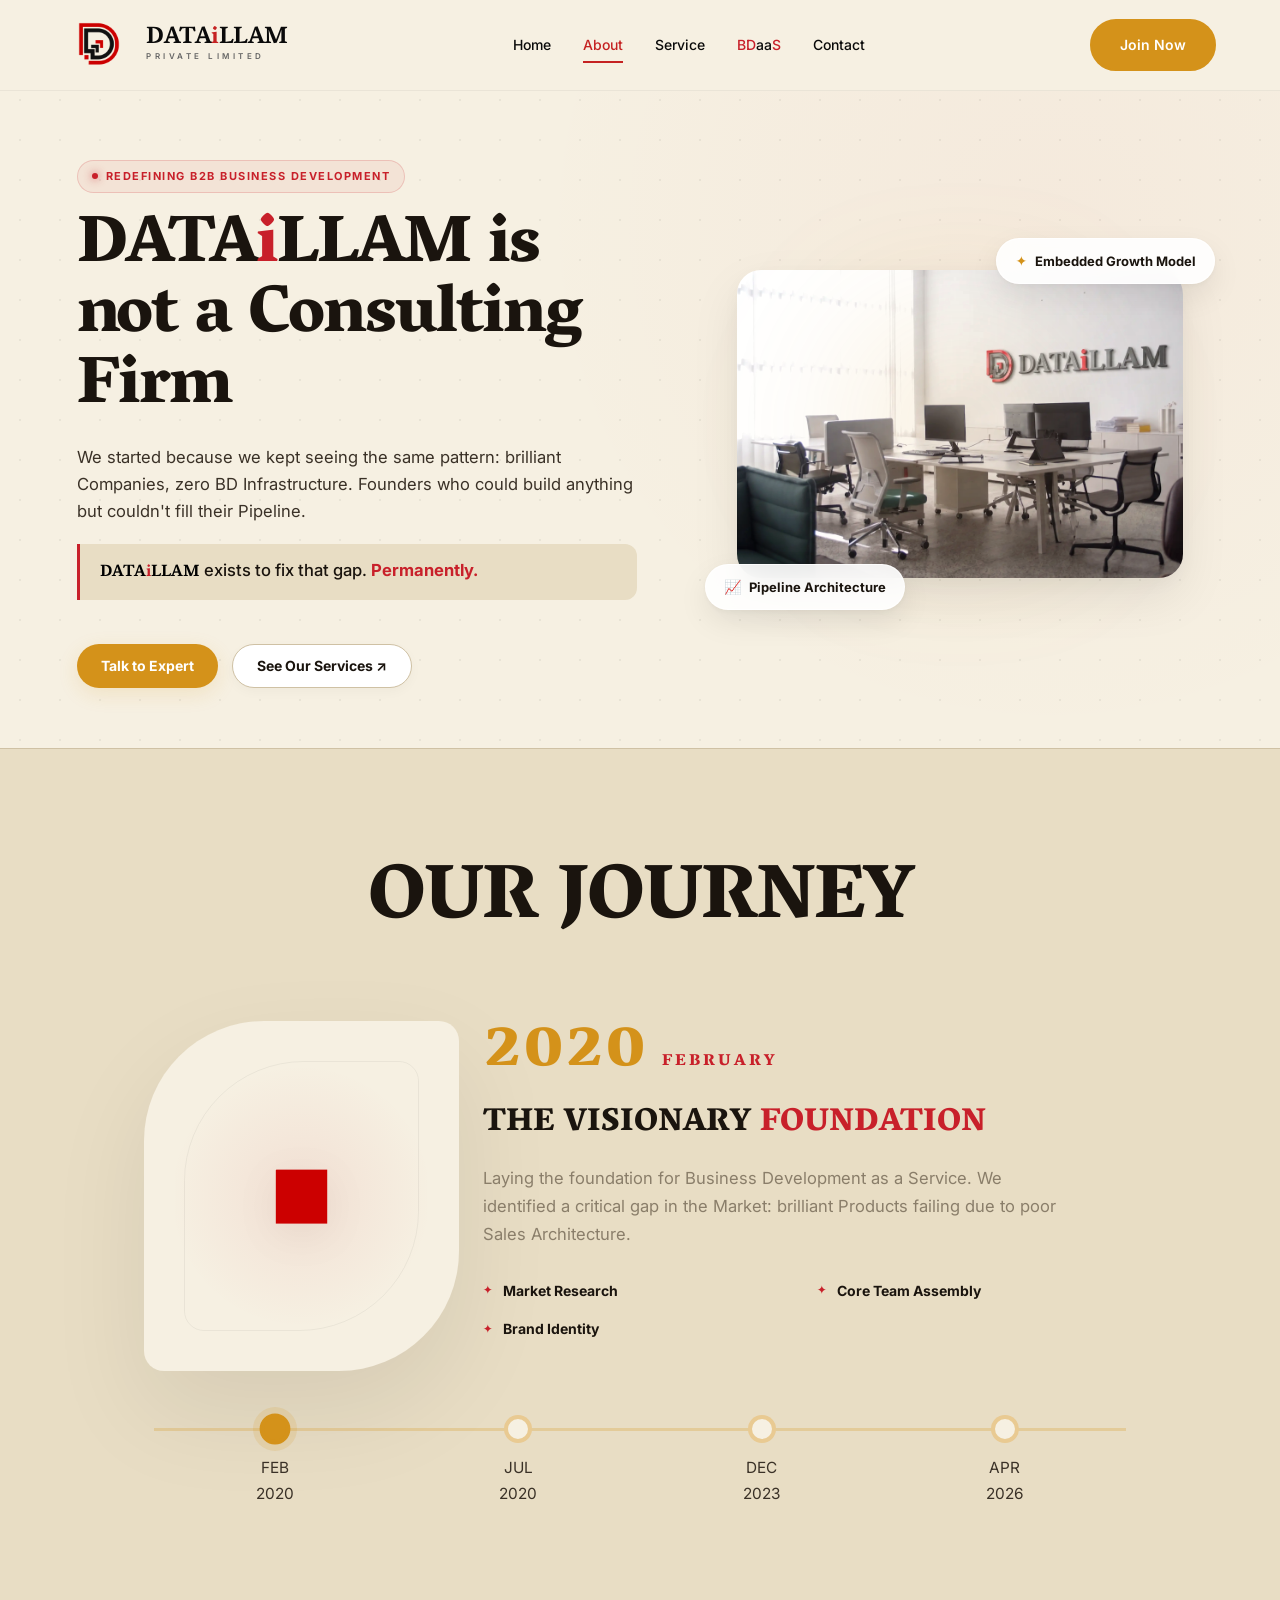
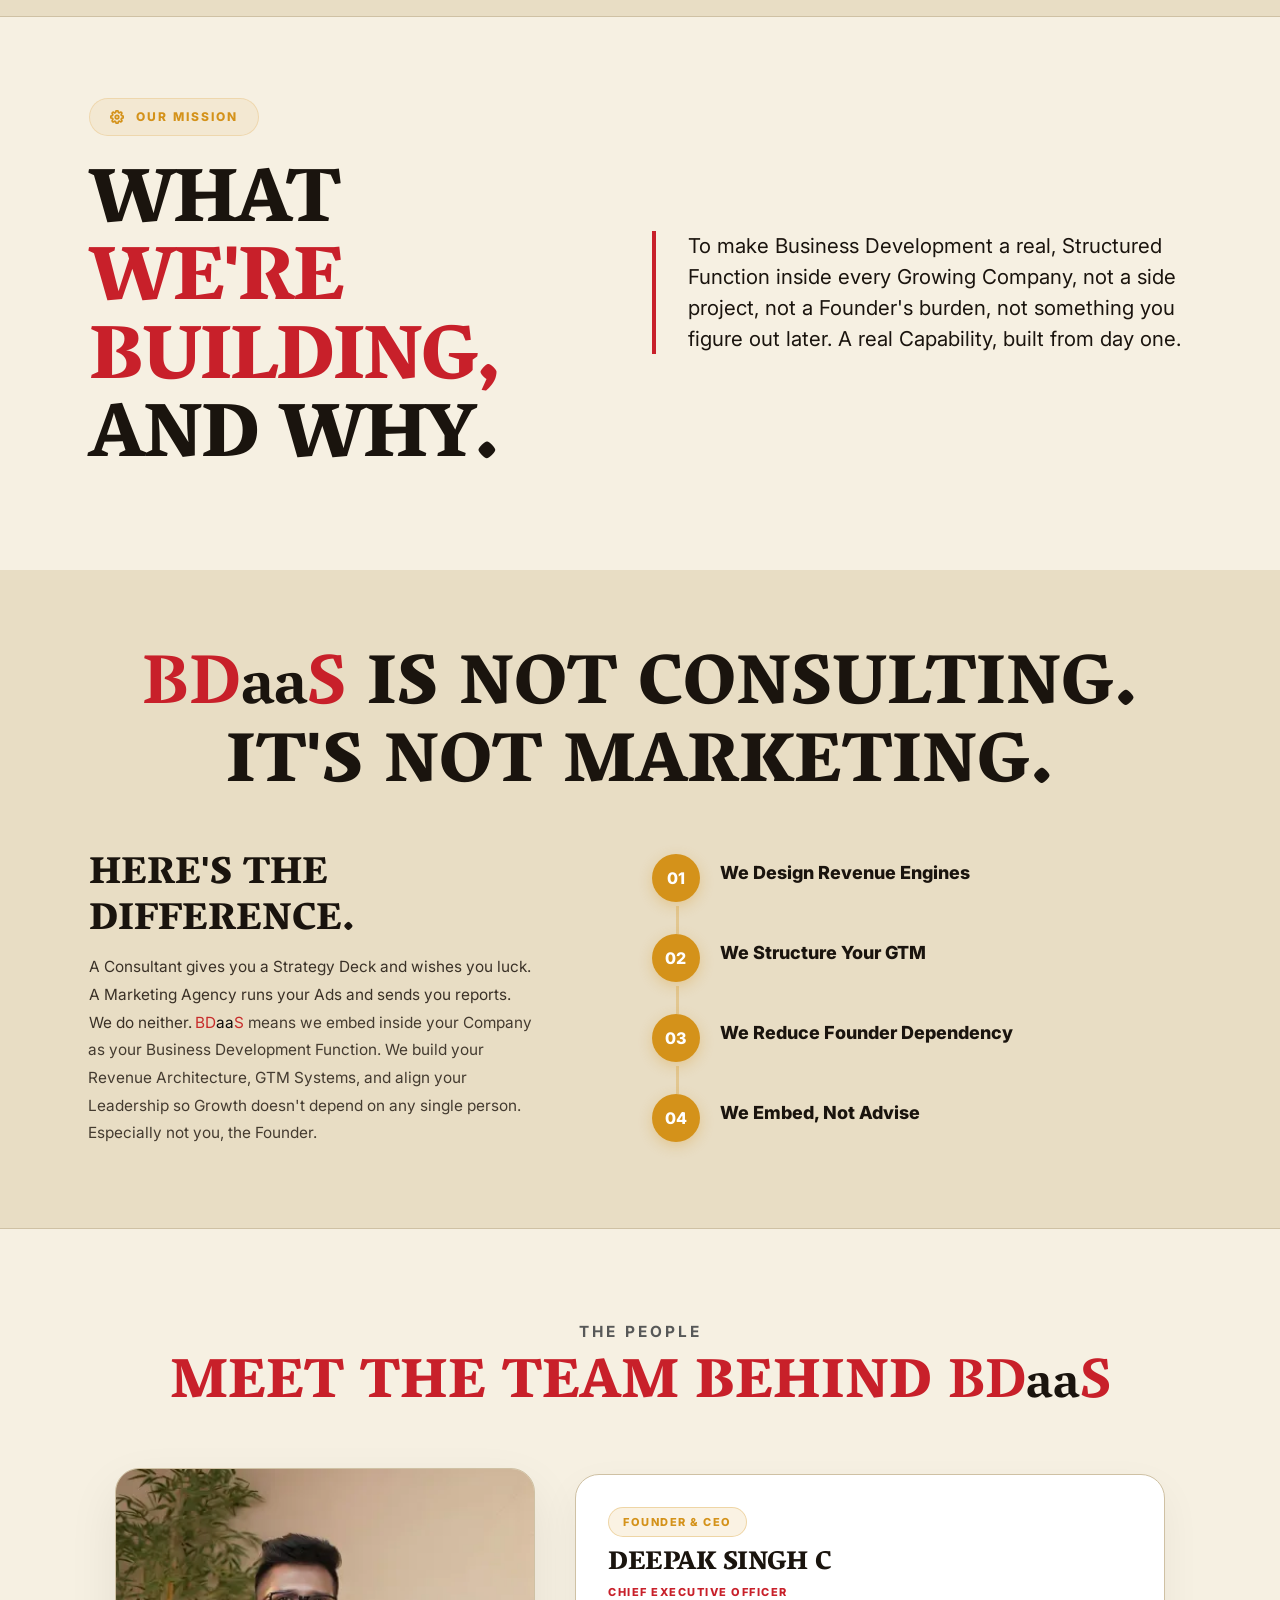
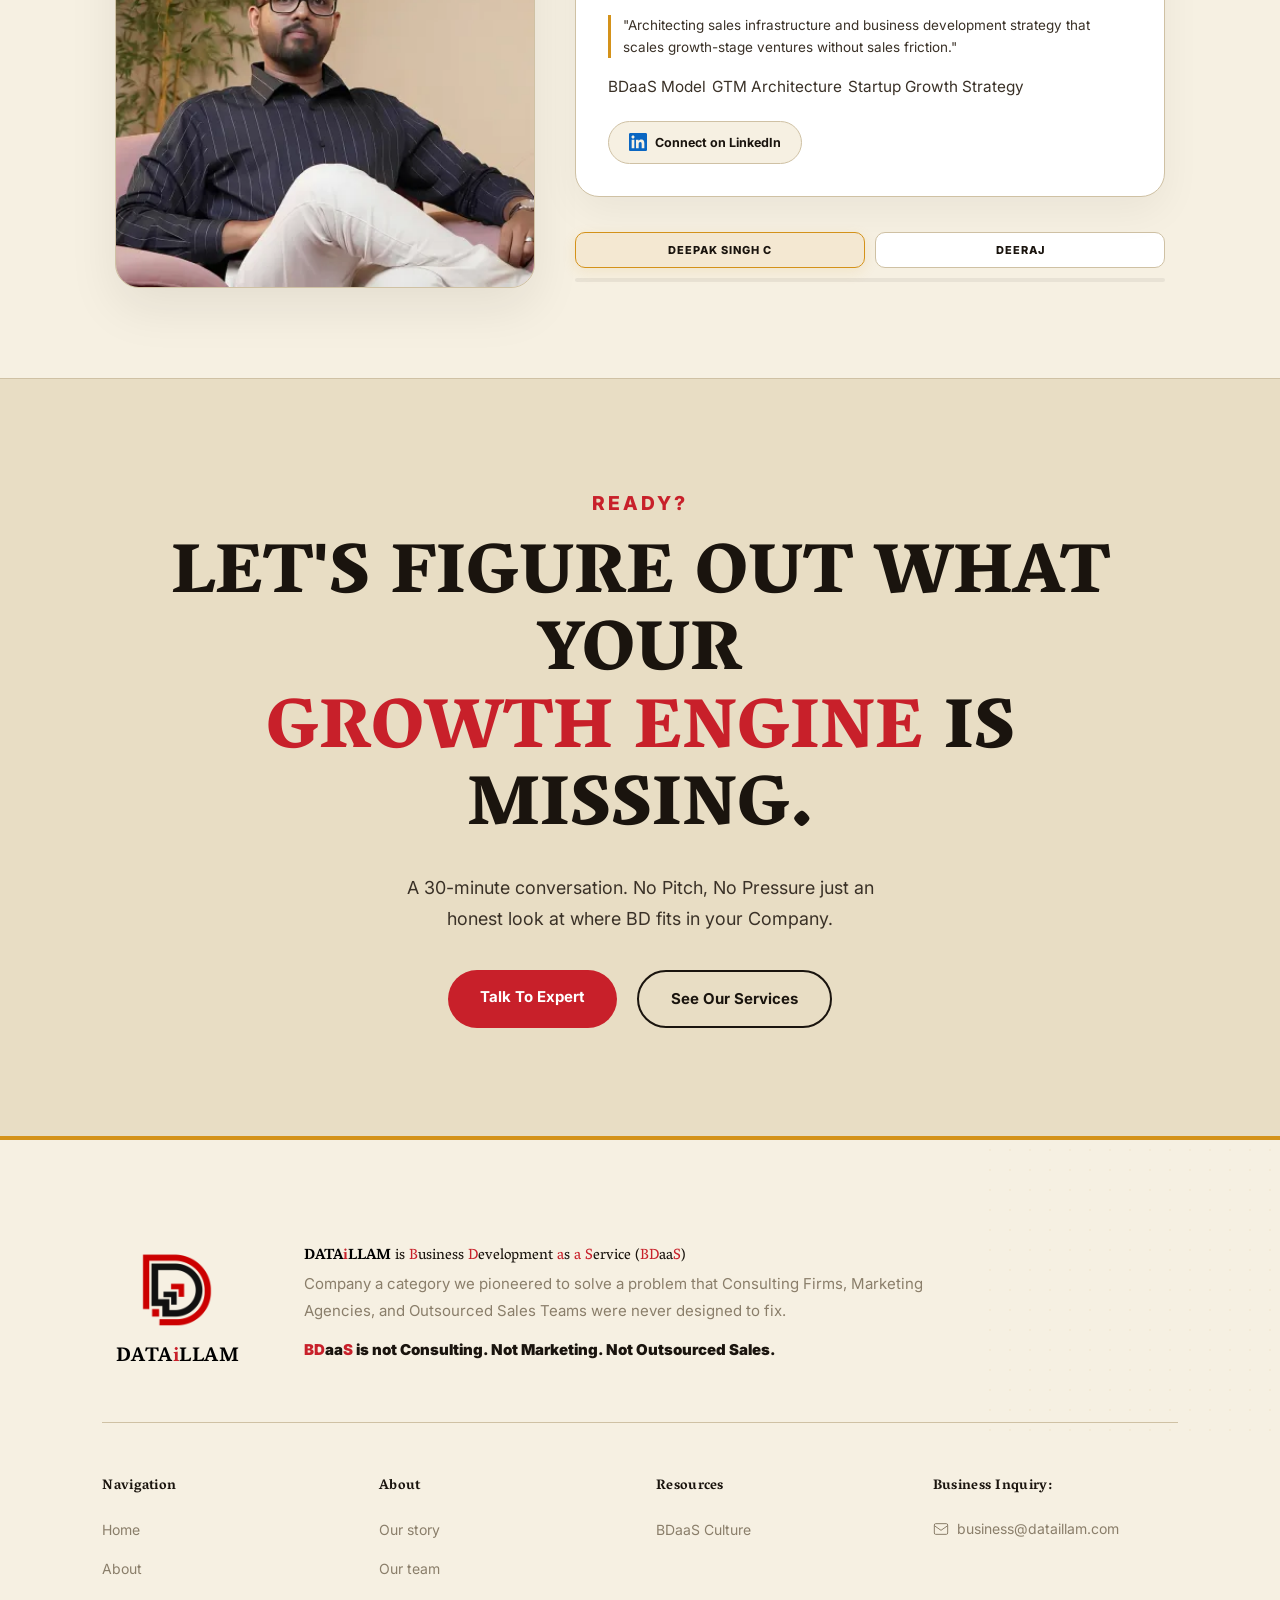
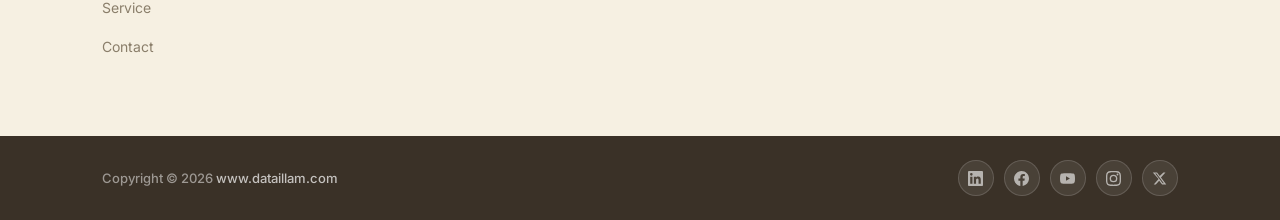
==== commit 975e282f: "Fix mobile button alignment, update pillar label, hide mobile about badges, and remove button arrows" ====
--- a/About/index.html
+++ b/About/index.html
@@ -43,9 +43,9 @@
             href="https://fonts.googleapis.com/css2?family=Vesper+Libre:wght@400;700;900&family=Inter:wght@300;400;500;600;700&display=swap"
             rel="stylesheet">
     </noscript>
-    <link rel="stylesheet" href="../css/about.css">
-    <link rel="stylesheet" href="../css/navbar.css">
-    <link rel="stylesheet" href="../css/footer.css">
+    <link rel="stylesheet" href="../css/about.css?v=2.1">
+    <link rel="stylesheet" href="../css/navbar.css?v=2.1">
+    <link rel="stylesheet" href="../css/footer.css?v=2.1">
     <link rel="icon" href="../img/Without BG Without Name.png" />
 </head>
 
@@ -116,7 +116,7 @@
                     </div>
 
                     <div class="hero-actions-new">
-                        <a href="../Contact/" class="cta-bold-btn">Talk to Expert &rarr;</a>
+                        <a href="../Contact/" class="cta-bold-btn">Talk to Expert</a>
                         <a href="../Service/" class="cta-outline-btn">See Our Services &#x2197;</a>
                     </div>
                 </div>
@@ -426,8 +426,6 @@
                     <div class="split-image-frame">
                         <img src="../img/Deepak photo.webp" alt="Deepak Singh C" class="split-exec-img active" id="teamImg0" width="400" height="480" loading="lazy" decoding="async">
                         <img src="../img/Deeraj photo.webp" alt="Deeraj" class="split-exec-img" id="teamImg1" width="400" height="480" loading="lazy" decoding="async">
-                        
-                        <div class="split-image-num" id="teamNum">01 / 02</div>
                     </div>
                 </div>
 
@@ -489,11 +487,9 @@
                     <div class="team-split-controls">
                         <div class="team-nav-dots">
                             <button class="team-dot active" data-index="0" aria-label="Deepak Singh C">
-                                <span class="dot-num">01</span>
                                 <span class="dot-name">DEEPAK SINGH C</span>
                             </button>
                             <button class="team-dot" data-index="1" aria-label="Deeraj">
-                                <span class="dot-num">02</span>
                                 <span class="dot-name">DEERAJ</span>
                             </button>
                         </div>
@@ -515,8 +511,8 @@
             <p class="cta-desc">A 30-minute conversation. No Pitch, No Pressure just an<br>honest look at where BD
                 fits in your Company.</p>
             <div class="cta-buttons">
-                <a href="../Contact/" class="btn-cta-red">Talk To Expert &rarr;</a>
-                <a href="../Service/" class="btn-cta-outline">See Our Services &rarr;</a>
+                <a href="../Contact/" class="btn-cta-red">Talk To Expert</a>
+                <a href="../Service/" class="btn-cta-outline">See Our Services</a>
             </div>
         </div>
     </section>
@@ -625,8 +621,8 @@
     <script src="https://code.jquery.com/jquery-3.7.1.min.js" defer></script>
     <script src="https://cdn.jsdelivr.net/npm/bootstrap@5.3.3/dist/js/bootstrap.bundle.min.js" defer></script>
     <!-- Custom JS -->
-    <script src="../js/about.js" defer></script>
-    <script src="../js/navbar.js" defer></script>
+    <script src="../js/about.js?v=2.1" defer></script>
+    <script src="../js/navbar.js?v=2.1" defer></script>
 </body>
 
 </html>
--- a/css/about.css
+++ b/css/about.css
@@ -2906,6 +2906,10 @@
         padding: 60px 0;
 }
 
+    .about-hero-v2 .glass-badge {
+        display: none;
+    }
+
 
 
     .about-hero-v2  {
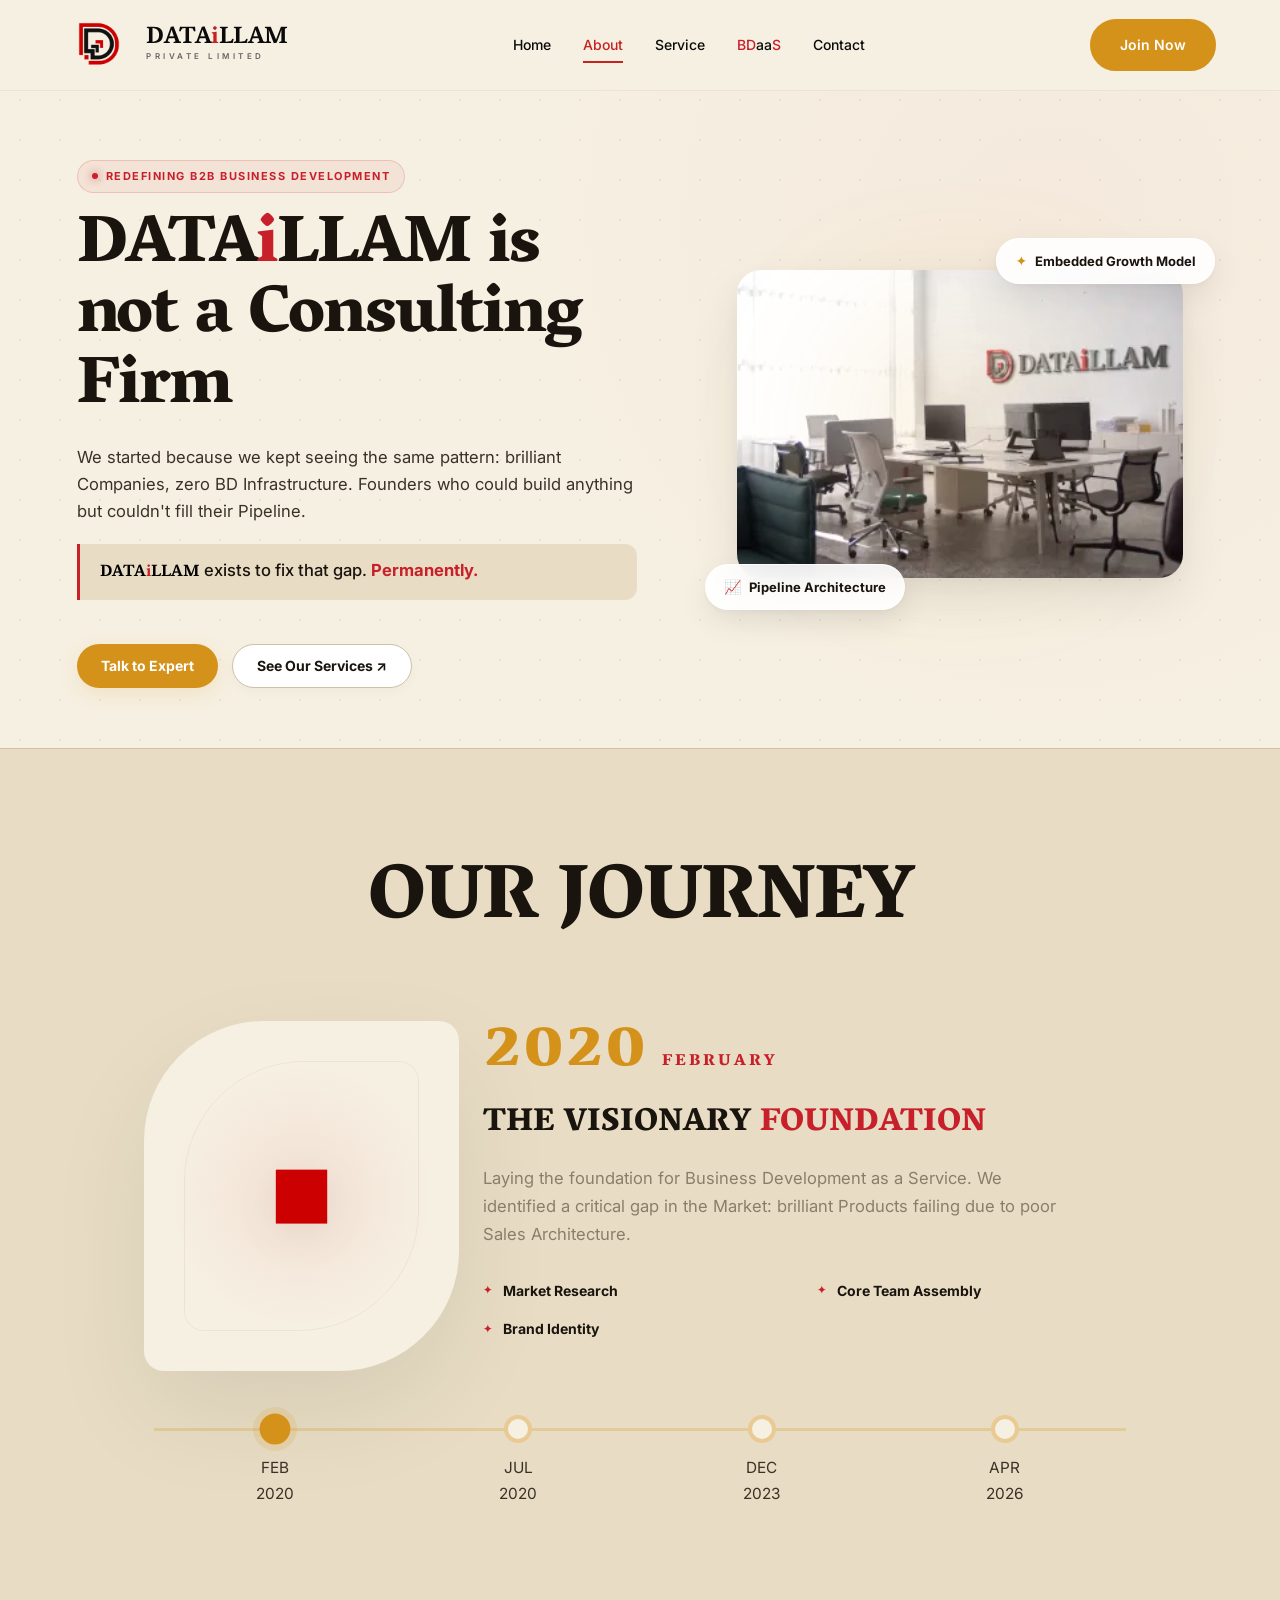
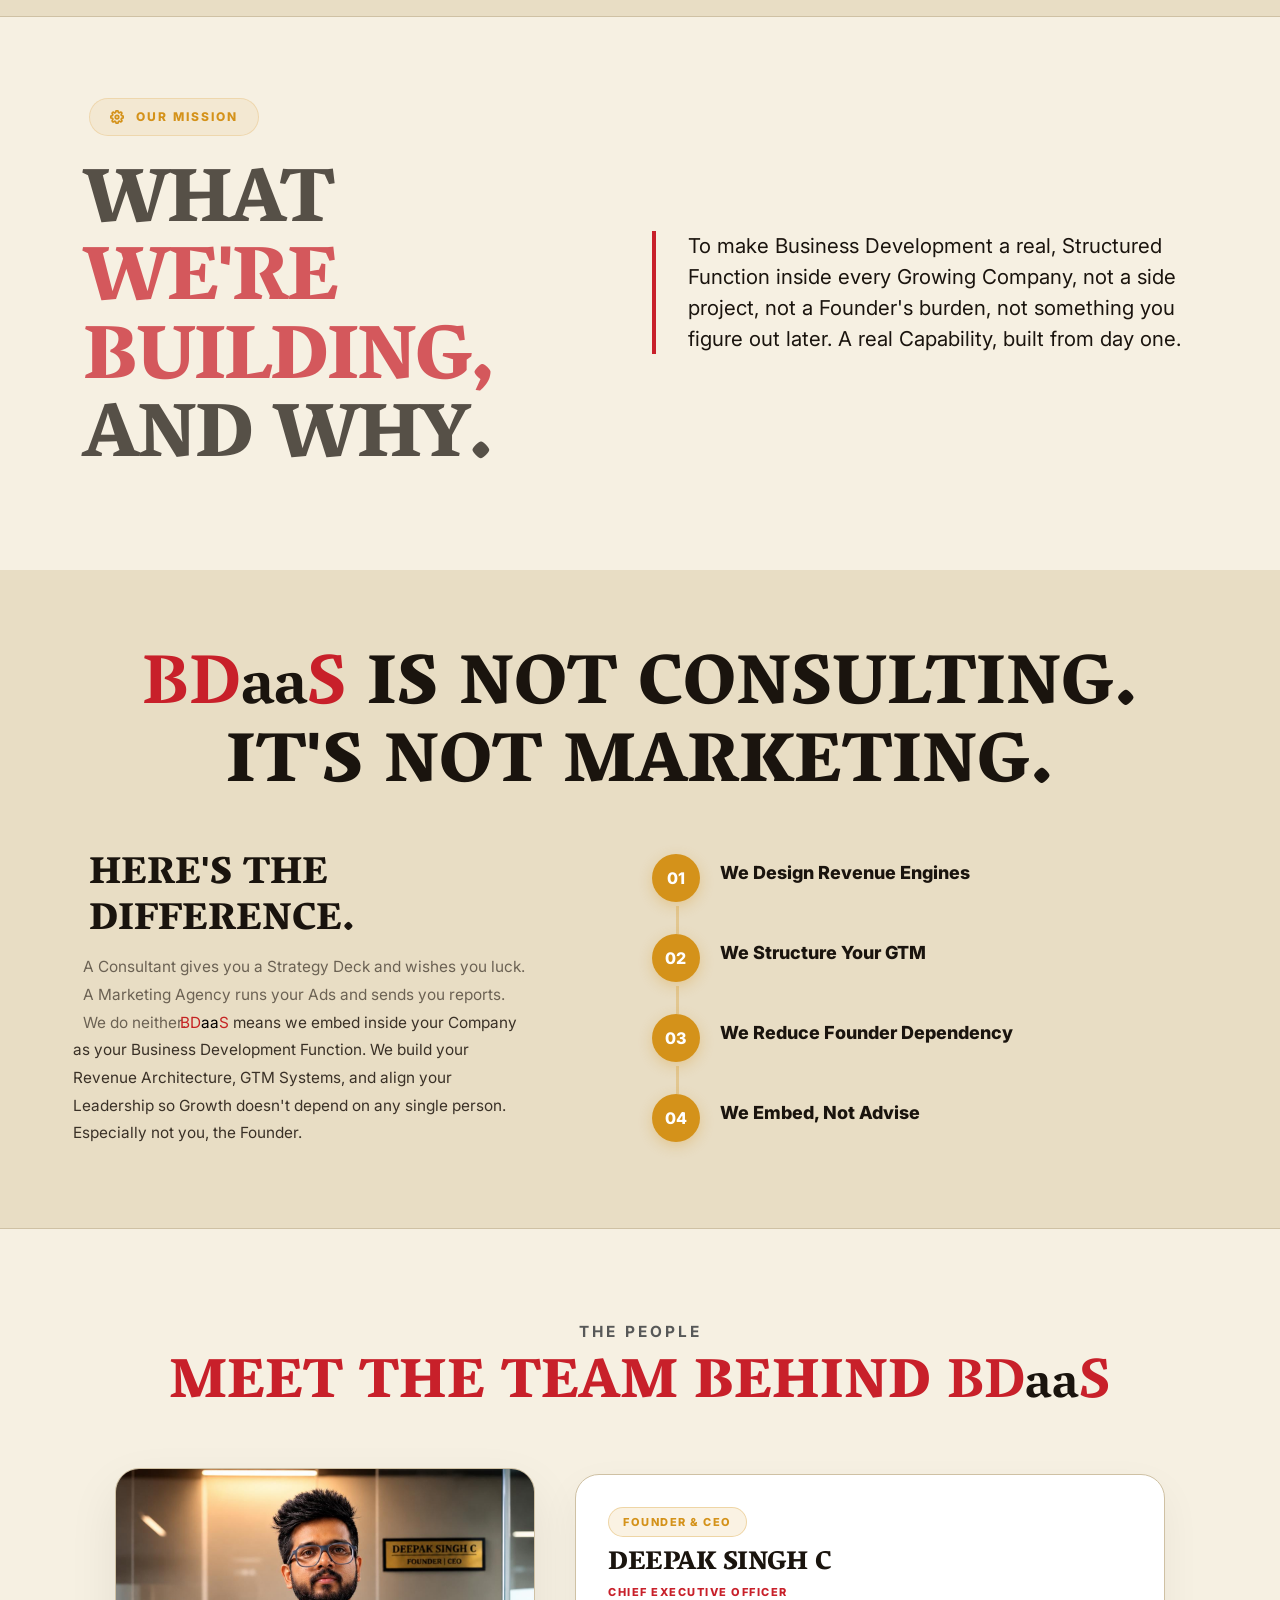
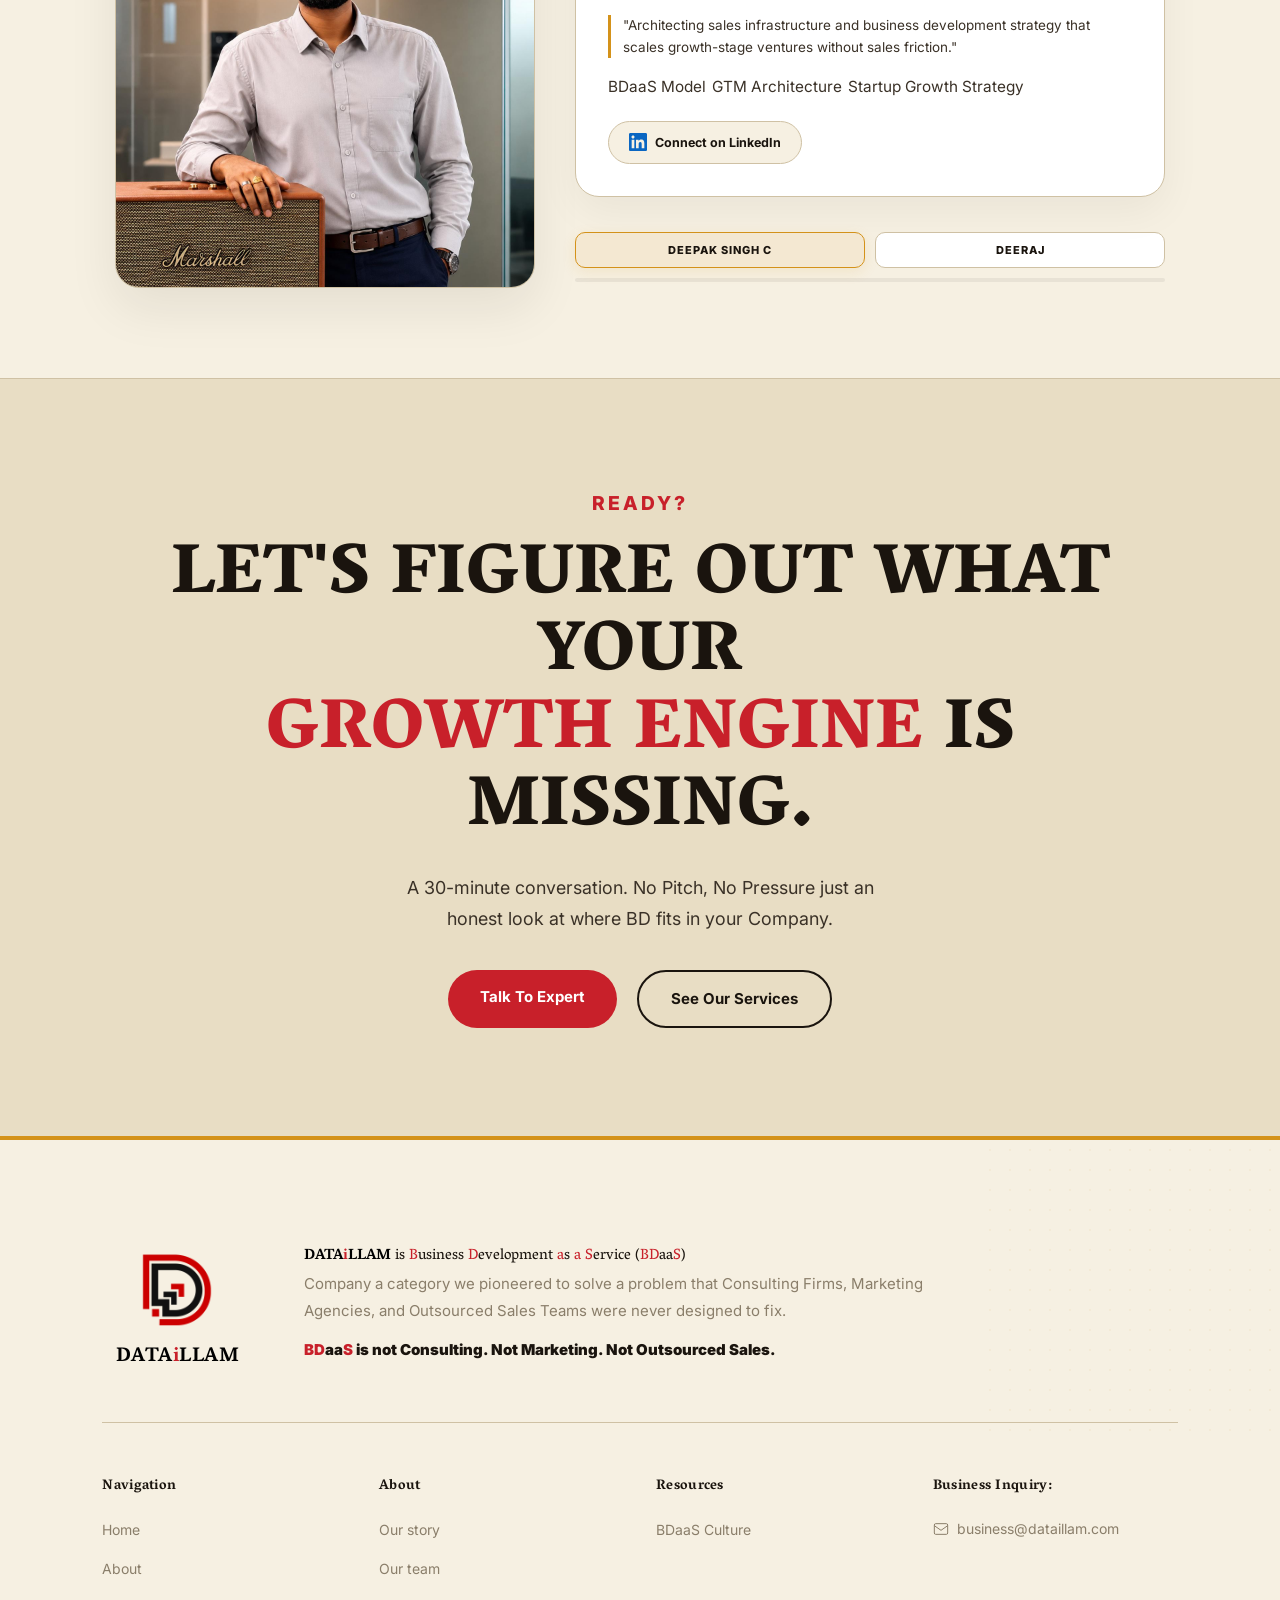
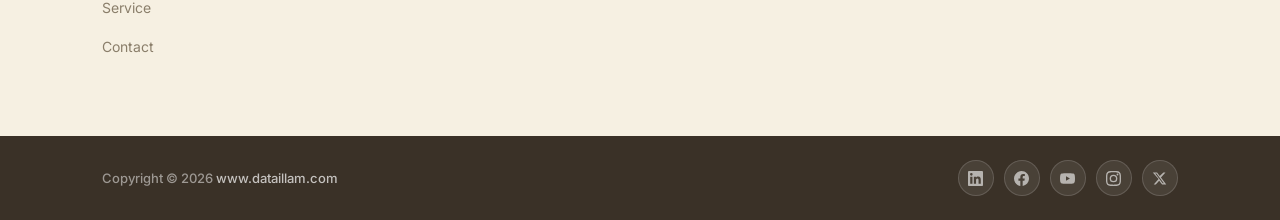
==== commit ea377f87: "Update Deepak team photo, pillar label, and Service pricing cards" ====
--- a/About/index.html
+++ b/About/index.html
@@ -424,7 +424,7 @@
                 <!-- Left Column: Image Card -->
                 <div class="team-split-image-col">
                     <div class="split-image-frame">
-                        <img src="../img/Deepak photo.webp" alt="Deepak Singh C" class="split-exec-img active" id="teamImg0" width="400" height="480" loading="lazy" decoding="async">
+                        <img src="../img/WhatsApp Image 2026-11-27 at 3.25.04 PM.jpeg" alt="Deepak Singh C" class="split-exec-img active" id="teamImg0" width="400" height="480" loading="lazy" decoding="async">
                         <img src="../img/Deeraj photo.webp" alt="Deeraj" class="split-exec-img" id="teamImg1" width="400" height="480" loading="lazy" decoding="async">
                     </div>
                 </div>
